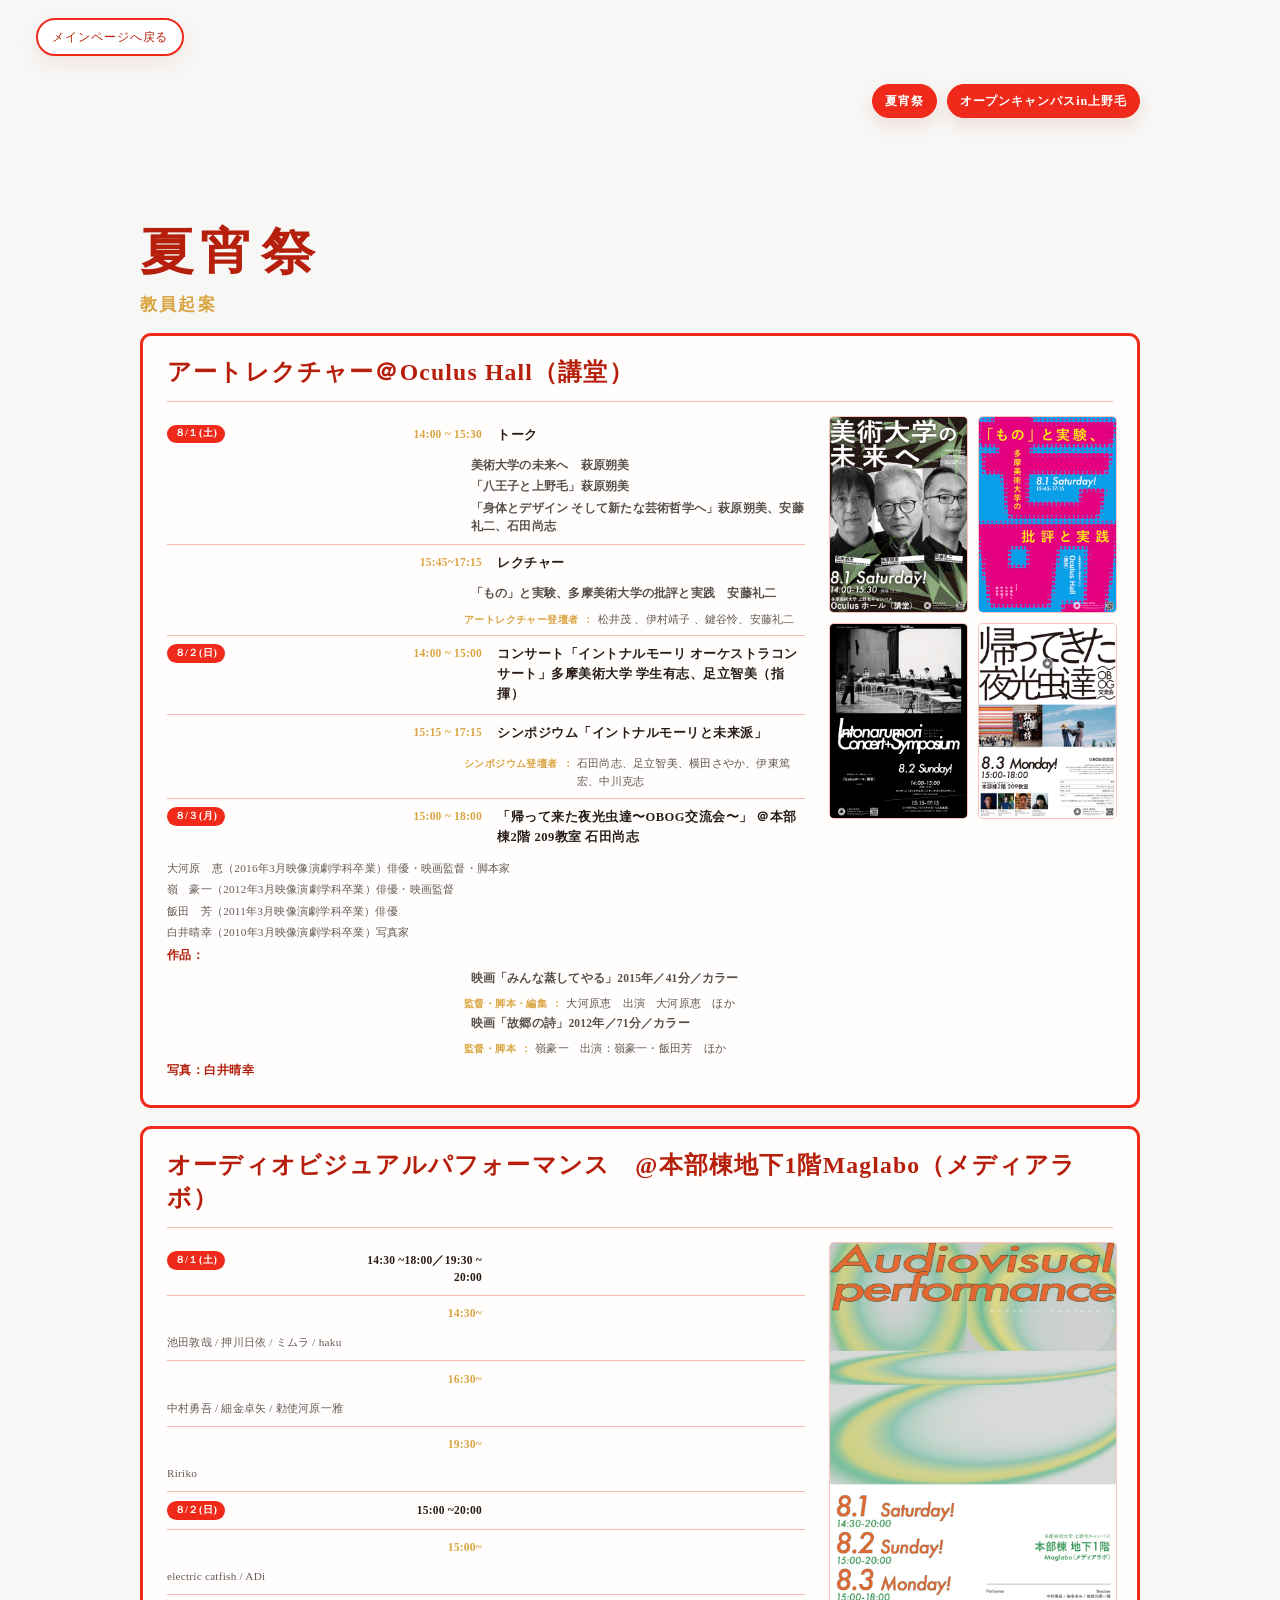
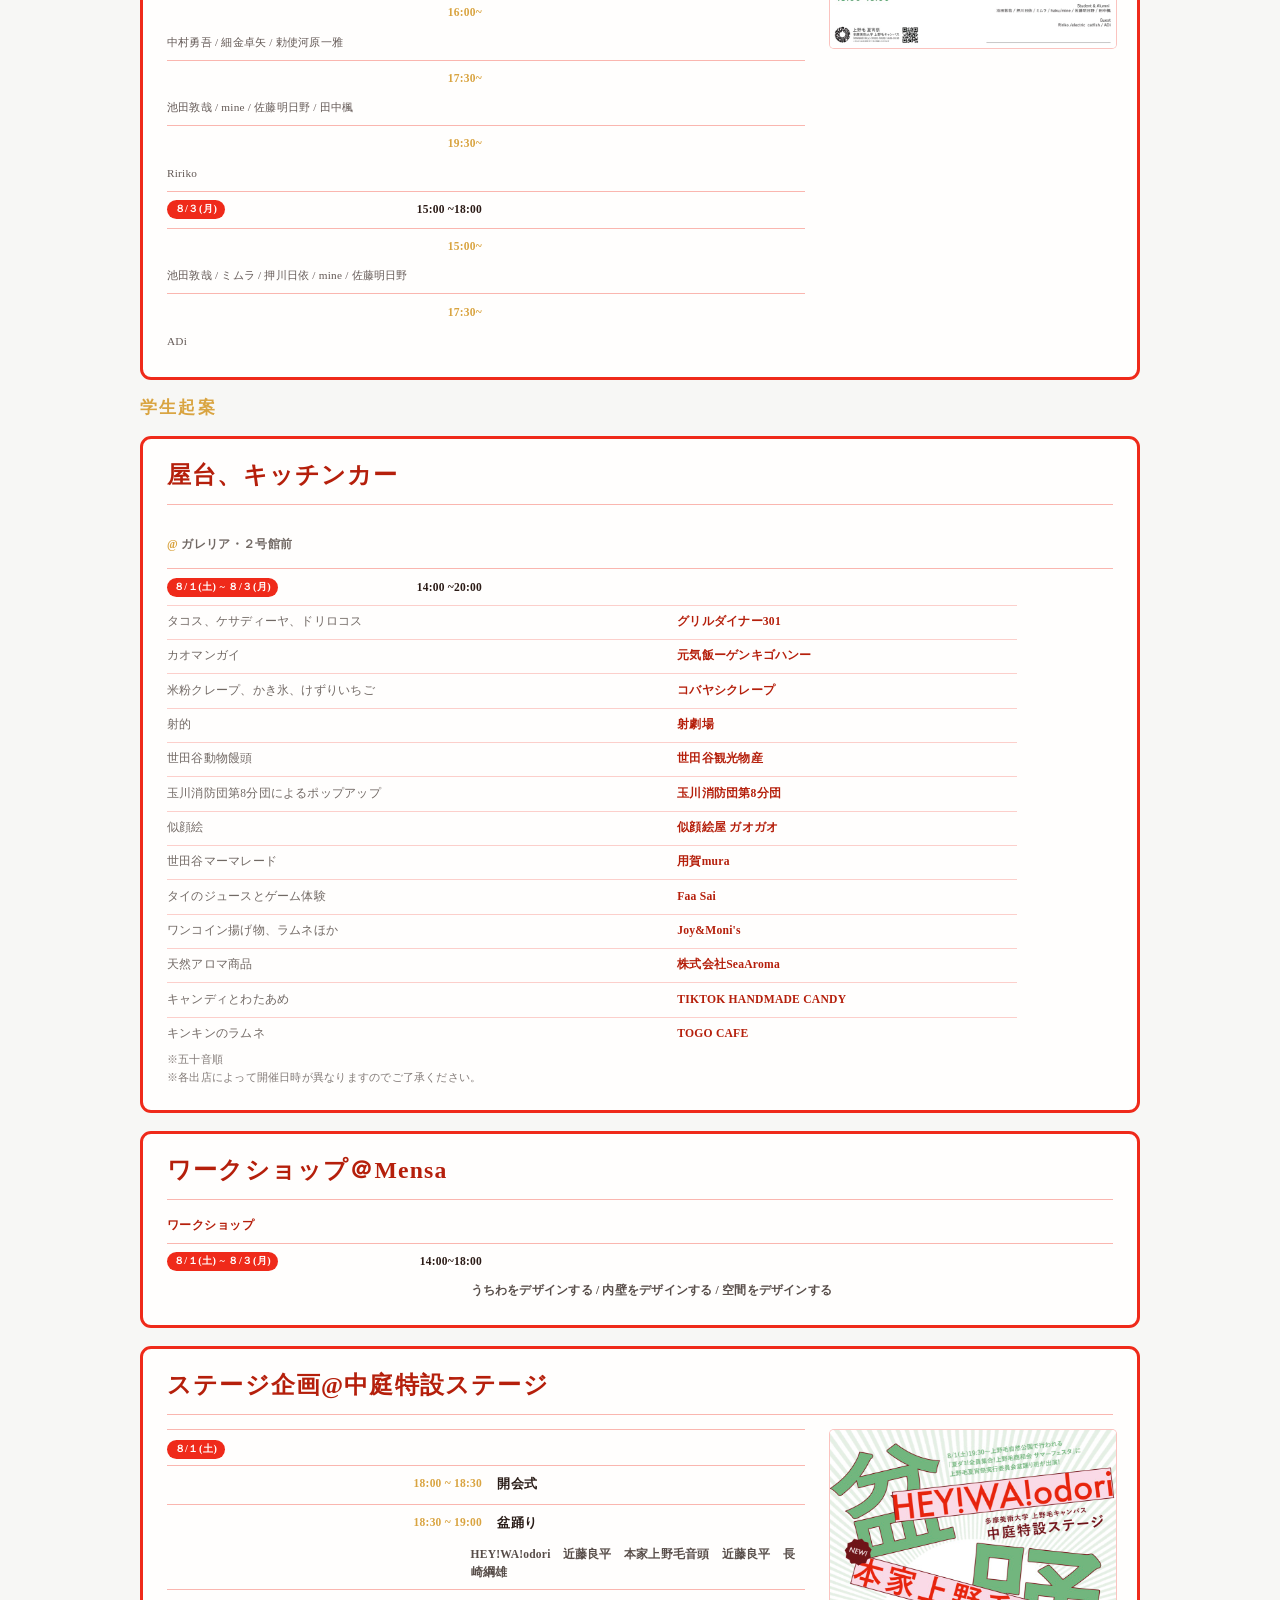
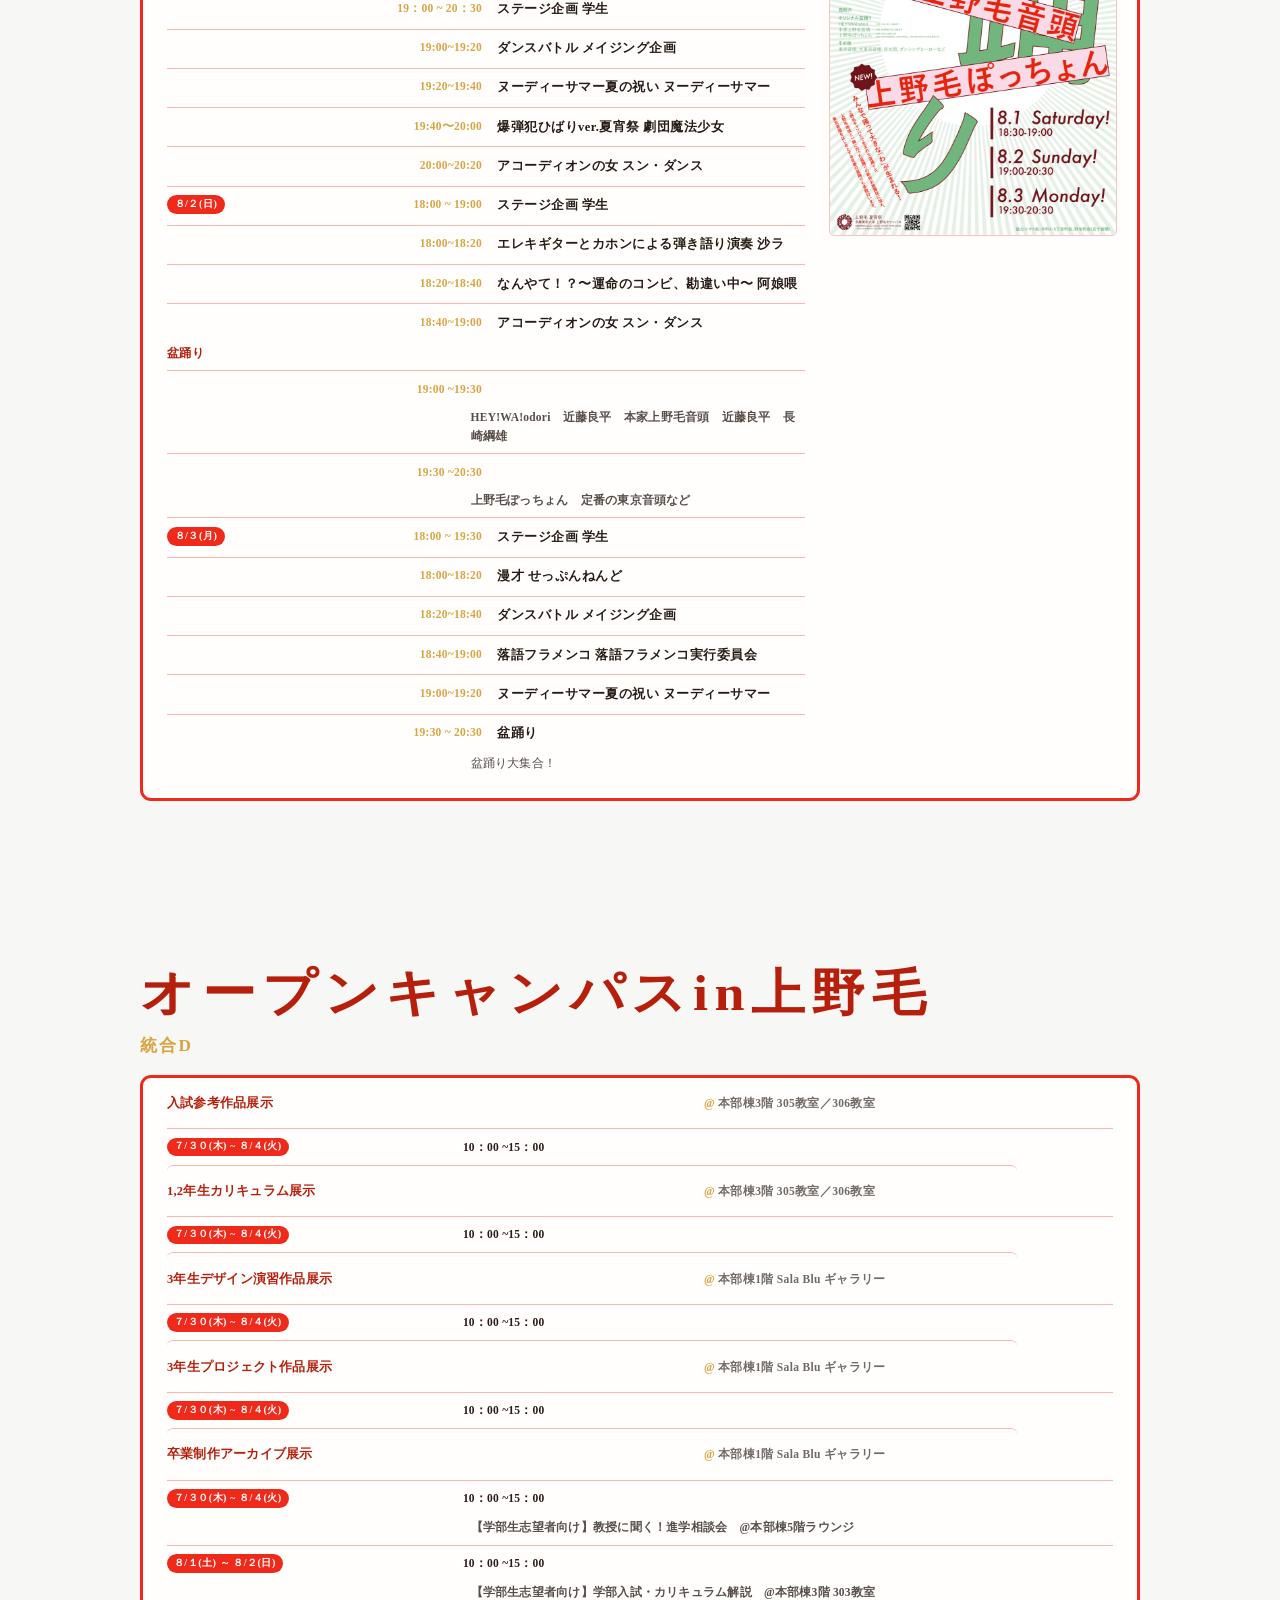
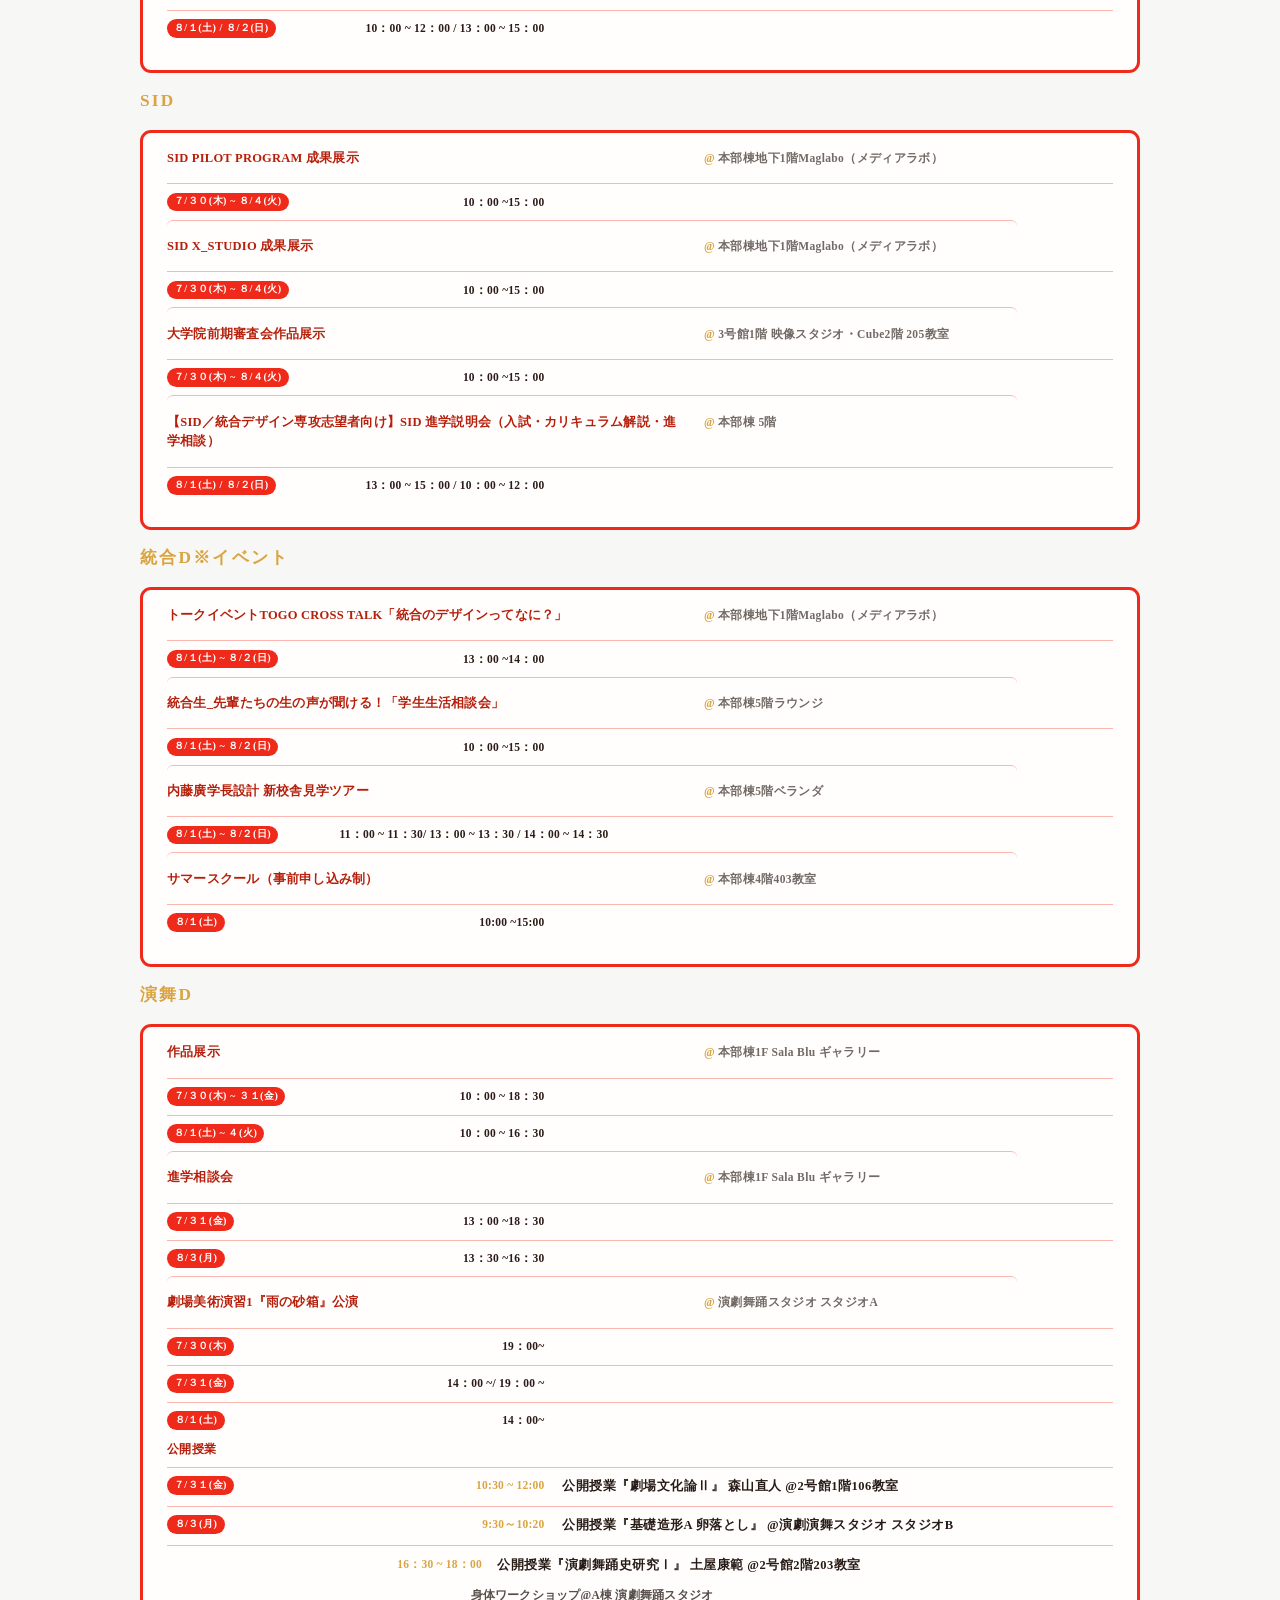
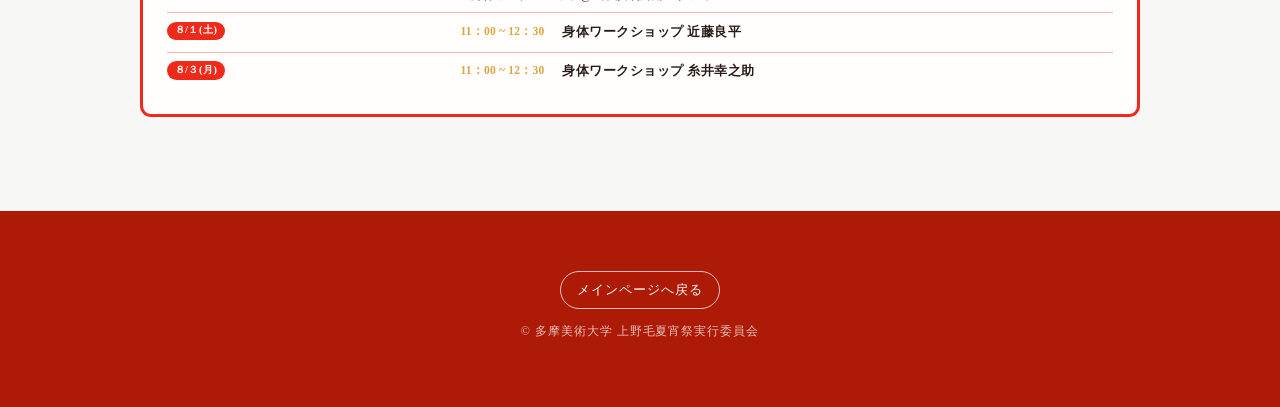
==== program.html @ 1d4d5beb "Add files via upload" ====
<!DOCTYPE html>
<html lang="ja">

<head>
  <meta charset="utf-8">
  <meta name="viewport" content="width=device-width, initial-scale=1.0, viewport-fit=cover">
  <title>プログラム詳細｜上野毛 夏宵祭</title>
  <meta name="description" content="上野毛 夏宵祭と夏のオープンキャンパスin上野毛のプログラム詳細。日程、時間、会場、出演者、出店情報を掲載しています。">
  <meta name="robots" content="index, follow, max-image-preview:large">
  <meta property="og:title" content="プログラム詳細｜上野毛 夏宵祭">
  <meta property="og:description" content="上野毛 夏宵祭と夏のオープンキャンパスin上野毛のプログラム詳細。日程、時間、会場、出演者、出店情報を掲載しています。">
  <meta property="og:type" content="website">
  <meta property="og:url" content="https://integrated.jp/natsuyoimatsuri/program.html">
  <meta property="og:site_name" content="上野毛 夏宵祭">
  <meta property="og:image" content="https://integrated.jp/natsuyoimatsuri/logo.svg">
  <meta property="og:image:type" content="image/svg+xml">
  <link rel="canonical" href="https://integrated.jp/natsuyoimatsuri/program.html">
  <link rel="icon" type="image/svg+xml" href="logo.svg">
  <link href="sanitize.css" rel="stylesheet">
  <link href="style.css" rel="stylesheet">
</head>

<body class="program-page">
  <header class="program-hero">
    <div class="program-hero-inner">
      <a class="program-main-link" href="index.html">メインページへ戻る</a>
      <nav class="program-nav" aria-label="プログラム">
        <a href="#natsuyoi">夏宵祭</a>
        <a href="#open-campus">オープンキャンパスin上野毛</a>
      </nav>
    </div>
  </header>

  <main>
    <section id="natsuyoi" class="program-section">
      <div class="program-inner">
        <h2>夏宵祭</h2>
        <p class="program-subtitle">教員起案</p>

        <article class="program-block has-poster">
          <div class="program-block-head">
            <h3>アートレクチャー＠Oculus Hall（講堂）</h3>
          </div>
          <div class="program-poster-row">
            <figure class="program-poster"><img src="poster5-display.jpg" alt=""></figure>
            <figure class="program-poster"><img src="poster4-display.jpg" alt=""></figure>
            <figure class="program-poster"><img src="poster2-display.jpg" alt=""></figure>
            <figure class="program-poster"><img src="poster1-display.jpg" alt=""></figure>
          </div>
          <div class="program-lines">
            <p class="program-time has-date"><span class="program-date"><span>日付</span>８/１(土)</span><span class="program-hours"><span>時間</span>14:00 ~ 15:30</span><span class="program-event-name"><span>企画</span>トーク</span></p>
            <p class="program-title-line">美術大学の未来へ　萩原朔美</p>
            <p class="program-title-line">「八王子と上野毛」萩原朔美</p>
            <p class="program-title-line">「身体とデザイン そして新たな芸術哲学へ」萩原朔美、安藤礼二、石田尚志</p>
            <p class="program-time is-time-only"><span class="program-hours"><span>時間</span>15:45~17:15</span><span class="program-event-name"><span>企画</span>レクチャー</span></p>
            <p class="program-title-line">「もの」と実験、多摩美術大学の批評と実践　安藤礼二</p>
            <p class="program-person-line"><span class="program-role">アートレクチャー登壇者</span><span class="program-names">松井茂 、伊村靖子 、鍵谷怜、安藤礼二</span></p>
            <p class="program-time has-date"><span class="program-date"><span>日付</span>８/２(日)</span><span class="program-hours"><span>時間</span>14:00 ~ 15:00</span><span class="program-event-name"><span>企画</span>コンサート「イントナルモーリ オーケストラコンサート」多摩美術大学 学生有志、足立智美（指揮）</span></p>
            <p class="program-time is-time-only"><span class="program-hours"><span>時間</span>15:15 ~ 17:15</span><span class="program-event-name"><span>企画</span>シンポジウム「イントナルモーリと未来派」</span></p>
            <p class="program-person-line"><span class="program-role">シンポジウム登壇者</span><span class="program-names">石田尚志、足立智美、横田さやか、伊東篤宏、中川克志</span></p>
            <p class="program-time has-date"><span class="program-date"><span>日付</span>８/３(月)</span><span class="program-hours"><span>時間</span>15:00 ~ 18:00</span><span class="program-event-name"><span>企画</span>「帰って来た夜光虫達〜OBOG交流会〜」 ＠本部棟2階 209教室 石田尚志</span></p>
            <p class="program-person-line is-role-hidden"><span class="program-role">ゲスト</span><span class="program-names">大河原　恵（2016年3月映像演劇学科卒業）俳優・映画監督・脚本家</span></p>
            <p class="program-person-line is-role-hidden"><span class="program-role">人名</span><span class="program-names">嶺　豪一（2012年3月映像演劇学科卒業）俳優・映画監督</span></p>
            <p class="program-person-line is-role-hidden"><span class="program-role">ゲスト</span><span class="program-names">飯田　芳（2011年3月映像演劇学科卒業）俳優</span></p>
            <p class="program-person-line is-role-hidden"><span class="program-role">ゲスト</span><span class="program-names">白井晴幸（2010年3月映像演劇学科卒業）写真家</span></p>
            <p class="program-heading-line">作品：</p>
            <p class="program-title-line">映画「みんな蒸してやる」2015年／41分／カラー</p>
            <p class="program-person-line"><span class="program-role">監督・脚本・編集</span><span class="program-names">大河原恵　出演　大河原恵　ほか</span></p>
            <p class="program-title-line">映画「故郷の詩」2012年／71分／カラー</p>
            <p class="program-person-line"><span class="program-role">監督・脚本</span><span class="program-names">嶺豪一　出演：嶺豪一・飯田芳　ほか</span></p>
            <p class="program-heading-line">写真：白井晴幸</p>
          </div>
        </article>

        <article class="program-block has-poster">
          <div class="program-block-head">
            <h3>オーディオビジュアルパフォーマンス　@本部棟地下1階Maglabo（メディアラボ）</h3>
          </div>
          <div class="program-poster-row single">
            <figure class="program-poster"><img src="poster3-display.jpg" alt=""></figure>
          </div>
          <div class="program-lines">
            <p class="program-time has-date"><span class="program-date"><span>日付</span>８/１(土)</span><span class="program-hours"><span>時間</span>14:30 ~18:00／19:30 ~ 20:00</span></p>
            <p class="program-time is-time-only"><span class="program-hours"><span>時間</span>14:30~</span></p>
            <p class="program-person-line is-role-hidden"><span class="program-role">出演</span><span class="program-names">池田敦哉 / 押川日依 / ミムラ / haku</span></p>
            <p class="program-time is-time-only"><span class="program-hours"><span>時間</span>16:30~</span></p>
            <p class="program-person-line is-role-hidden"><span class="program-role">出演</span><span class="program-names">中村勇吾 / 細金卓矢 / 勅使河原一雅</span></p>
            <p class="program-time is-time-only"><span class="program-hours"><span>時間</span>19:30~</span></p>
            <p class="program-person-line is-role-hidden"><span class="program-role">出演</span><span class="program-names">Ririko</span></p>
            <p class="program-time has-date"><span class="program-date"><span>日付</span>８/２(日)</span><span class="program-hours"><span>時間</span>15:00 ~20:00</span></p>
            <p class="program-time is-time-only"><span class="program-hours"><span>時間</span>15:00~</span></p>
            <p class="program-person-line is-role-hidden"><span class="program-role">出演</span><span class="program-names">electric catfish / ADi</span></p>
            <p class="program-time is-time-only"><span class="program-hours"><span>時間</span>16:00~</span></p>
            <p class="program-person-line is-role-hidden"><span class="program-role">出演</span><span class="program-names">中村勇吾 / 細金卓矢 / 勅使河原一雅</span></p>
            <p class="program-time is-time-only"><span class="program-hours"><span>時間</span>17:30~</span></p>
            <p class="program-person-line is-role-hidden"><span class="program-role">出演</span><span class="program-names">池田敦哉 / mine / 佐藤明日野 / 田中楓</span></p>
            <p class="program-time is-time-only"><span class="program-hours"><span>時間</span>19:30~</span></p>
            <p class="program-person-line is-role-hidden"><span class="program-role">出演</span><span class="program-names">Ririko</span></p>
            <p class="program-time has-date"><span class="program-date"><span>日付</span>８/３(月)</span><span class="program-hours"><span>時間</span>15:00 ~18:00</span></p>
            <p class="program-time is-time-only"><span class="program-hours"><span>時間</span>15:00~</span></p>
            <p class="program-person-line is-role-hidden"><span class="program-role">出演</span><span class="program-names">池田敦哉 / ミムラ / 押川日依 / mine / 佐藤明日野</span></p>
            <p class="program-time is-time-only"><span class="program-hours"><span>時間</span>17:30~</span></p>
            <p class="program-person-line is-role-hidden"><span class="program-role">出演</span><span class="program-names">ADi</span></p>
          </div>
        </article>

        <p class="program-subtitle">学生起案</p>

        <article class="program-block">
          <div class="program-block-head">
            <h3>屋台、キッチンカー</h3>
          </div>
          <div class="program-lines">
            <p class="program-venue-line"><span class="program-place"><span>会場</span>ガレリア・２号館前</span></p>
            <p class="program-time has-date"><span class="program-date"><span>日付</span>８/１(土) ~ ８/３(月)</span><span class="program-hours"><span>時間</span>14:00 ~20:00</span></p>
            <p class="program-pair-line"><span class="program-item"><span>内容</span>タコス、ケサディーヤ、ドリロコス</span><strong class="program-store"><span>店舗</span>グリルダイナー301</strong></p>
            <p class="program-pair-line"><span class="program-item"><span>内容</span>カオマンガイ</span><strong class="program-store"><span>店舗</span>元気飯ーゲンキゴハンー</strong></p>
            <p class="program-pair-line"><span class="program-item"><span>内容</span>米粉クレープ、かき氷、けずりいちご</span><strong class="program-store"><span>店舗</span>コバヤシクレープ</strong></p>
            <p class="program-pair-line"><span class="program-item"><span>内容</span>射的</span><strong class="program-store"><span>店舗</span>射劇場</strong></p>
            <p class="program-pair-line"><span class="program-item"><span>内容</span>世田谷動物饅頭</span><strong class="program-store"><span>店舗</span>世田谷観光物産</strong></p>
            <p class="program-pair-line"><span class="program-item"><span>内容</span>玉川消防団第8分団によるポップアップ</span><strong class="program-store"><span>店舗</span>玉川消防団第8分団</strong></p>
            <p class="program-pair-line"><span class="program-item"><span>内容</span>似顔絵</span><strong class="program-store"><span>店舗</span>似顔絵屋 ガオガオ</strong></p>
            <p class="program-pair-line"><span class="program-item"><span>内容</span>世田谷マーマレード</span><strong class="program-store"><span>店舗</span>用賀mura</strong></p>
            <p class="program-pair-line"><span class="program-item"><span>内容</span>タイのジュースとゲーム体験</span><strong class="program-store"><span>店舗</span>Faa Sai</strong></p>
            <p class="program-pair-line"><span class="program-item"><span>内容</span>ワンコイン揚げ物、ラムネほか</span><strong class="program-store"><span>店舗</span>Joy&amp;Moni&apos;s</strong></p>
            <p class="program-pair-line"><span class="program-item"><span>内容</span>天然アロマ商品</span><strong class="program-store"><span>店舗</span>株式会社SeaAroma</strong></p>
            <p class="program-pair-line"><span class="program-item"><span>内容</span>キャンディとわたあめ</span><strong class="program-store"><span>店舗</span>TIKTOK HANDMADE CANDY</strong></p>
            <p class="program-pair-line"><span class="program-item"><span>内容</span>キンキンのラムネ</span><strong class="program-store"><span>店舗</span>TOGO CAFE</strong></p>
            <p class="program-note-line">※五十音順</p>
            <p class="program-note-line">※各出店によって開催日時が異なりますのでご了承ください。</p>
          </div>
        </article>

        <article class="program-block">
          <div class="program-block-head">
            <h3>ワークショップ＠Mensa</h3>
          </div>
          <div class="program-lines">
            <p class="program-heading-line">ワークショップ</p>
            <p class="program-time has-date"><span class="program-date"><span>日付</span>８/１(土) ~ ８/３(月)</span><span class="program-hours"><span>時間</span>14:00~18:00</span></p>
            <p class="program-title-line">うちわをデザインする / 内壁をデザインする / 空間をデザインする</p>
          </div>
        </article>

        <article class="program-block has-poster">
          <div class="program-block-head">
            <h3>ステージ企画@中庭特設ステージ</h3>
          </div>
          <div class="program-poster-row single">
            <figure class="program-poster"><img src="poster6-display.jpg" alt=""></figure>
          </div>
          <div class="program-lines">
            <p class="program-time has-date"><span class="program-date"><span>日付</span>８/１(土)</span></p>
            <p class="program-time is-time-only"><span class="program-hours"><span>時間</span>18:00 ~ 18:30</span><span class="program-event-name"><span>企画</span>開会式</span></p>
            <p class="program-time is-time-only"><span class="program-hours"><span>時間</span>18:30 ~ 19:00</span><span class="program-event-name"><span>企画</span>盆踊り</span></p>
            <p class="program-title-line">HEY!WA!odori　近藤良平　本家上野毛音頭　近藤良平　長崎綱雄</p>
            <p class="program-time is-time-only"><span class="program-hours"><span>時間</span>19：00 ~ 20：30</span><span class="program-event-name"><span>企画</span>ステージ企画 学生</span></p>
            <p class="program-time is-time-only"><span class="program-hours"><span>時間</span>19:00~19:20</span><span class="program-event-name"><span>企画</span>ダンスバトル メイジング企画</span></p>
            <p class="program-time is-time-only"><span class="program-hours"><span>時間</span>19:20~19:40</span><span class="program-event-name"><span>企画</span>ヌーディーサマー夏の祝い ヌーディーサマー</span></p>
            <p class="program-time is-time-only"><span class="program-hours"><span>時間</span>19:40〜20:00</span><span class="program-event-name"><span>企画</span>爆弾犯ひばりver.夏宵祭 劇団魔法少女</span></p>
            <p class="program-time is-time-only"><span class="program-hours"><span>時間</span>20:00~20:20</span><span class="program-event-name"><span>企画</span>アコーディオンの女 スン・ダンス</span></p>
            <p class="program-time has-date"><span class="program-date"><span>日付</span>８/２(日)</span><span class="program-hours"><span>時間</span>18:00 ~ 19:00</span><span class="program-event-name"><span>企画</span>ステージ企画 学生</span></p>
            <p class="program-time is-time-only"><span class="program-hours"><span>時間</span>18:00~18:20</span><span class="program-event-name"><span>企画</span>エレキギターとカホンによる弾き語り演奏 沙ラ</span></p>
            <p class="program-time is-time-only"><span class="program-hours"><span>時間</span>18:20~18:40</span><span class="program-event-name"><span>企画</span>なんやて！？〜運命のコンビ、勘違い中〜 阿娘喂</span></p>
            <p class="program-time is-time-only"><span class="program-hours"><span>時間</span>18:40~19:00</span><span class="program-event-name"><span>企画</span>アコーディオンの女 スン・ダンス</span></p>
            <p class="program-heading-line">盆踊り</p>
            <p class="program-time is-time-only"><span class="program-hours"><span>時間</span>19:00 ~19:30</span></p>
            <p class="program-title-line">HEY!WA!odori　近藤良平　本家上野毛音頭　近藤良平　長崎綱雄</p>
            <p class="program-time is-time-only"><span class="program-hours"><span>時間</span>19:30 ~20:30</span></p>
            <p class="program-title-line">上野毛ぽっちょん　定番の東京音頭など</p>
            <p class="program-time has-date"><span class="program-date"><span>日付</span>８/３(月)</span><span class="program-hours"><span>時間</span>18:00 ~ 19:30</span><span class="program-event-name"><span>企画</span>ステージ企画 学生</span></p>
            <p class="program-time is-time-only"><span class="program-hours"><span>時間</span>18:00~18:20</span><span class="program-event-name"><span>企画</span>漫才 せっぷんねんど</span></p>
            <p class="program-time is-time-only"><span class="program-hours"><span>時間</span>18:20~18:40</span><span class="program-event-name"><span>企画</span>ダンスバトル メイジング企画</span></p>
            <p class="program-time is-time-only"><span class="program-hours"><span>時間</span>18:40~19:00</span><span class="program-event-name"><span>企画</span>落語フラメンコ 落語フラメンコ実行委員会</span></p>
            <p class="program-time is-time-only"><span class="program-hours"><span>時間</span>19:00~19:20</span><span class="program-event-name"><span>企画</span>ヌーディーサマー夏の祝い ヌーディーサマー</span></p>
            <p class="program-time is-time-only"><span class="program-hours"><span>時間</span>19:30 ~ 20:30</span><span class="program-event-name"><span>企画</span>盆踊り</span></p>
            <p class="program-detail-line">盆踊り大集合！</p>
          </div>
        </article>
      </div>
    </section>

    <section id="open-campus" class="program-section open-campus-section">
      <div class="program-inner">
        <h2>オープンキャンパスin上野毛</h2>

        <p class="program-subtitle">統合D</p>
        <article class="program-block"><div class="program-lines">
          <p class="program-venue-line"><span class="program-entry-title"><span>内容</span>入試参考作品展示</span><span class="program-place"><span>会場</span>本部棟3階 305教室／306教室</span></p>
          <p class="program-time has-date"><span class="program-date"><span>日付</span>７/３０(木) ~ ８/４(火)</span><span class="program-hours"><span>時間</span>10：00 ~15：00</span></p>
          <p class="program-venue-line"><span class="program-entry-title"><span>内容</span>1,2年生カリキュラム展示</span><span class="program-place"><span>会場</span>本部棟3階 305教室／306教室</span></p>
          <p class="program-time has-date"><span class="program-date"><span>日付</span>７/３０(木) ~ ８/４(火)</span><span class="program-hours"><span>時間</span>10：00 ~15：00</span></p>
          <p class="program-venue-line"><span class="program-entry-title"><span>内容</span>3年生デザイン演習作品展示</span><span class="program-place"><span>会場</span>本部棟1階 Sala Blu ギャラリー</span></p>
          <p class="program-time has-date"><span class="program-date"><span>日付</span>７/３０(木) ~ ８/４(火)</span><span class="program-hours"><span>時間</span>10：00 ~15：00</span></p>
          <p class="program-venue-line"><span class="program-entry-title"><span>内容</span>3年生プロジェクト作品展示</span><span class="program-place"><span>会場</span>本部棟1階 Sala Blu ギャラリー</span></p>
          <p class="program-time has-date"><span class="program-date"><span>日付</span>７/３０(木) ~ ８/４(火)</span><span class="program-hours"><span>時間</span>10：00 ~15：00</span></p>
          <p class="program-venue-line"><span class="program-entry-title"><span>内容</span>卒業制作アーカイブ展示</span><span class="program-place"><span>会場</span>本部棟1階 Sala Blu ギャラリー</span></p>
          <p class="program-time has-date"><span class="program-date"><span>日付</span>７/３０(木) ~ ８/４(火)</span><span class="program-hours"><span>時間</span>10：00 ~15：00</span></p>
          <p class="program-title-line">【学部生志望者向け】教授に聞く！進学相談会　@本部棟5階ラウンジ</p>
          <p class="program-time has-date"><span class="program-date"><span>日付</span>８/１(土) ～ ８/２(日)</span><span class="program-hours"><span>時間</span>10：00 ~15：00</span></p>
          <p class="program-title-line">【学部生志望者向け】学部入試・カリキュラム解説　@本部棟3階 303教室</p>
          <p class="program-time has-date"><span class="program-date"><span>日付</span>８/１(土) / ８/２(日)</span><span class="program-hours"><span>時間</span>10：00 ~ 12：00 / 13：00 ~ 15：00</span></p>
        </div></article>

        <p class="program-subtitle">SID</p>
        <article class="program-block"><div class="program-lines">
          <p class="program-venue-line"><span class="program-entry-title"><span>内容</span>SID PILOT PROGRAM 成果展示</span><span class="program-place"><span>会場</span>本部棟地下1階Maglabo（メディアラボ）</span></p>
          <p class="program-time has-date"><span class="program-date"><span>日付</span>７/３０(木) ~ ８/４(火)</span><span class="program-hours"><span>時間</span>10：00 ~15：00</span></p>
          <p class="program-venue-line"><span class="program-entry-title"><span>内容</span>SID X_STUDIO 成果展示</span><span class="program-place"><span>会場</span>本部棟地下1階Maglabo（メディアラボ）</span></p>
          <p class="program-time has-date"><span class="program-date"><span>日付</span>７/３０(木) ~ ８/４(火)</span><span class="program-hours"><span>時間</span>10：00 ~15：00</span></p>
          <p class="program-venue-line"><span class="program-entry-title"><span>内容</span>大学院前期審査会作品展示</span><span class="program-place"><span>会場</span>3号館1階 映像スタジオ・Cube2階 205教室</span></p>
          <p class="program-time has-date"><span class="program-date"><span>日付</span>７/３０(木) ~ ８/４(火)</span><span class="program-hours"><span>時間</span>10：00 ~15：00</span></p>
          <p class="program-venue-line"><span class="program-entry-title"><span>内容</span>【SID／統合デザイン専攻志望者向け】SID 進学説明会（入試・カリキュラム解説・進学相談）</span><span class="program-place"><span>会場</span>本部棟 5階</span></p>
          <p class="program-time has-date"><span class="program-date"><span>日付</span>８/１(土) / ８/２(日)</span><span class="program-hours"><span>時間</span>13：00 ~ 15：00 / 10：00 ~ 12：00</span></p>
        </div></article>

        <p class="program-subtitle">統合D※イベント</p>
        <article class="program-block"><div class="program-lines">
          <p class="program-venue-line"><span class="program-entry-title"><span>内容</span>トークイベントTOGO CROSS TALK「統合のデザインってなに？」</span><span class="program-place"><span>会場</span>本部棟地下1階Maglabo（メディアラボ）</span></p>
          <p class="program-time has-date"><span class="program-date"><span>日付</span>８/１(土) ~ ８/２(日)</span><span class="program-hours"><span>時間</span>13：00 ~14：00</span></p>
          <p class="program-venue-line"><span class="program-entry-title"><span>内容</span>統合生_先輩たちの生の声が聞ける！「学生生活相談会」</span><span class="program-place"><span>会場</span>本部棟5階ラウンジ</span></p>
          <p class="program-time has-date"><span class="program-date"><span>日付</span>８/１(土) ~ ８/２(日)</span><span class="program-hours"><span>時間</span>10：00 ~15：00</span></p>
          <p class="program-venue-line"><span class="program-entry-title"><span>内容</span>内藤廣学長設計 新校舎見学ツアー</span><span class="program-place"><span>会場</span>本部棟5階ベランダ</span></p>
          <p class="program-time has-date"><span class="program-date"><span>日付</span>８/１(土) ~ ８/２(日)</span><span class="program-hours"><span>時間</span>11：00 ~ 11：30/ 13：00 ~ 13：30 / 14：00 ~ 14：30</span></p>
          <p class="program-venue-line"><span class="program-entry-title"><span>内容</span>サマースクール（事前申し込み制）</span><span class="program-place"><span>会場</span>本部棟4階403教室</span></p>
          <p class="program-time has-date"><span class="program-date"><span>日付</span>８/１(土)</span><span class="program-hours"><span>時間</span>10:00 ~15:00</span></p>
        </div></article>

        <p class="program-subtitle">演舞D</p>
        <article class="program-block"><div class="program-lines">
          <p class="program-venue-line"><span class="program-entry-title"><span>内容</span>作品展示</span><span class="program-place"><span>会場</span>本部棟1F Sala Blu ギャラリー</span></p>
          <p class="program-time has-date"><span class="program-date"><span>日付</span>７/３０(木) ~ ３１(金)</span><span class="program-hours"><span>時間</span>10：00 ~ 18：30</span></p>
          <p class="program-time has-date"><span class="program-date"><span>日付</span>８/１(土) ~ ４(火)</span><span class="program-hours"><span>時間</span>10：00 ~ 16：30</span></p>
          <p class="program-venue-line"><span class="program-entry-title"><span>内容</span>進学相談会</span><span class="program-place"><span>会場</span>本部棟1F Sala Blu ギャラリー</span></p>
          <p class="program-time has-date"><span class="program-date"><span>日付</span>７/３１(金)</span><span class="program-hours"><span>時間</span>13：00 ~18：30</span></p>
          <p class="program-time has-date"><span class="program-date"><span>日付</span>８/３(月)</span><span class="program-hours"><span>時間</span>13：30 ~16：30</span></p>
          <p class="program-venue-line"><span class="program-entry-title"><span>内容</span>劇場美術演習1『雨の砂箱』公演</span><span class="program-place"><span>会場</span>演劇舞踊スタジオ スタジオA</span></p>
          <p class="program-time has-date"><span class="program-date"><span>日付</span>７/３０(木)</span><span class="program-hours"><span>時間</span>19：00~</span></p>
          <p class="program-time has-date"><span class="program-date"><span>日付</span>７/３１(金)</span><span class="program-hours"><span>時間</span>14：00 ~/ 19：00 ~</span></p>
          <p class="program-time has-date"><span class="program-date"><span>日付</span>８/１(土)</span><span class="program-hours"><span>時間</span>14：00~</span></p>
          <p class="program-heading-line">公開授業</p>
          <p class="program-time has-date"><span class="program-date"><span>日付</span>７/３１(金)</span><span class="program-hours"><span>時間</span>10:30 ~ 12:00</span><span class="program-event-name"><span>企画</span>公開授業『劇場文化論Ⅱ』 森山直人 @2号館1階106教室</span></p>
          <p class="program-time has-date"><span class="program-date"><span>日付</span>８/３(月)</span><span class="program-hours"><span>時間</span>9:30～10:20</span><span class="program-event-name"><span>企画</span>公開授業『基礎造形A 卵落とし』 @演劇演舞スタジオ スタジオB</span></p>
          <p class="program-time is-time-only"><span class="program-hours"><span>時間</span>16：30 ~ 18：00</span><span class="program-event-name"><span>企画</span>公開授業『演劇舞踊史研究Ⅰ』 土屋康範 @2号館2階203教室</span></p>
          <p class="program-title-line">身体ワークショップ@A棟 演劇舞踊スタジオ</p>
          <p class="program-time has-date"><span class="program-date"><span>日付</span>８/１(土)</span><span class="program-hours"><span>時間</span>11：00 ~ 12：30</span><span class="program-event-name"><span>企画</span>身体ワークショップ 近藤良平</span></p>
          <p class="program-time has-date"><span class="program-date"><span>日付</span>８/３(月)</span><span class="program-hours"><span>時間</span>11：00 ~ 12：30</span><span class="program-event-name"><span>企画</span>身体ワークショップ 糸井幸之助</span></p>
        </div></article>
      </div>
    </section>
  </main>

  <footer class="program-footer">
    <a href="index.html">メインページへ戻る</a>
    <small>&copy; 多摩美術大学 上野毛夏宵祭実行委員会</small>
  </footer>
</body>

</html>
---- sanitize.css ----
*,
::before,
::after {
  box-sizing: border-box;
}

html {
  line-height: 1.5;
  tab-size: 4;
  -webkit-tap-highlight-color: transparent;
  -webkit-text-size-adjust: 100%;
}

body {
  margin: 0;
}

h1,
h2,
p,
dl,
dd {
  margin: 0;
}

nav ol,
nav ul {
  list-style: none;
  margin: 0;
  padding: 0;
}

a {
  background-color: transparent;
}

iframe,
img,
svg {
  vertical-align: middle;
}

iframe {
  border: 0;
}

[hidden] {
  display: none;
}

[aria-disabled="true"],
[disabled] {
  cursor: not-allowed;
}

[aria-hidden="false"][hidden] {
  display: initial;
}

[aria-hidden="false"][hidden]:not(:focus) {
  clip: rect(0, 0, 0, 0);
  position: absolute;
}
---- style.css ----
:root {
  --red: #e72410;
  --red-ink: #ad1a06;
  --red-deep: #d62511;
  --ink: #2b1b16;
  --cream: #fff4e8;
  --cream-faint: rgba(255, 244, 232, 0.22);
  --paper-line: rgba(158, 28, 12, 0.18);
  --gold: #d9a441;

  --font-display: "Yu Mincho", "YuMincho", "Hiragino Mincho ProN", serif;
  --font-body: "Yu Mincho", "YuMincho", "Hiragino Mincho ProN", serif;

  --ease-out: cubic-bezier(0.16, 1, 0.3, 1);
  --ease-soft: cubic-bezier(0.22, 0.61, 0.36, 1);
}

html {
  scroll-behavior: smooth;
  background: var(--red);
  color-scheme: light;
  overscroll-behavior-y: none;
}

body {
  position: relative;
  isolation: isolate;
  background: var(--red);
  min-height: 100vh;
  min-height: 100svh;
  color: var(--red-ink);
  font-family: var(--font-body);
  overflow-x: hidden;
  -webkit-font-smoothing: antialiased;
  text-rendering: optimizeLegibility;
}

a {
  color: inherit;
  text-decoration: none;
}

img {
  display: block;
  max-width: 100%;
}

::selection {
  background: var(--cream);
  color: var(--red-ink);
}

:focus-visible {
  outline: 2px solid var(--gold);
  outline-offset: 6px;
}

.visually-hidden {
  position: absolute;
  width: 1px;
  height: 1px;
  padding: 0;
  margin: -1px;
  overflow: hidden;
  clip: rect(0, 0, 0, 0);
  white-space: nowrap;
  border: 0;
}

section {
  position: relative;
  width: 100%;
  scroll-margin-top: 78px;
}

#Top {
  scroll-margin-top: 0;
}


/* ===================================================================
   フェードイン（スクロール演出）
=================================================================== */

.fade-in {
  opacity: 0;
  transform: translateY(22px) scaleX(var(--fade-scale-x, 1));
  transition: opacity 1.1s var(--ease-out),
    transform 1.1s var(--ease-out);
  will-change: opacity, transform;
}

.fade-in.is-visible {
  opacity: 1;
  transform: translateY(0) scaleX(var(--fade-scale-x, 1));
  will-change: auto;
}

/* 下層セクションの見出しは、フェード移動と横方向の変形を両立させる */
.section-inner>h2.fade-in {
  transform: translateY(22px) scaleX(1.2);
  transform-origin: left center;
}

.section-inner>h2.fade-in.is-visible {
  transform: translateY(0) scaleX(1.2);
}

@media (prefers-reduced-motion: reduce) {
  .fade-in {
    opacity: 1;
    transform: scaleX(var(--fade-scale-x, 1));
    transition: none;
  }

  .section-inner>h2.fade-in {
    transform: scaleX(1.2);
  }

  .site-header {
    opacity: 1;
    transform: none;
    pointer-events: auto;
    transition: none;
    animation: none !important;
  }

  .logo-spin {
    animation: none !important;
  }

  .logo-spin img {
    filter: brightness(0) invert(1) !important;
  }
}


/* ===================================================================
   HEADER
=================================================================== */

.site-header {
  position: fixed;
  top: 0;
  left: 0;
  right: 0;
  z-index: 100;
  display: flex;
  align-items: flex-start;
  justify-content: space-between;
  padding: clamp(20px, 2.2vw, 24px) clamp(22px, 4vw, 58px);
  background: none;
  opacity: 0;
  transform: translateY(-12px);
  pointer-events: none;
  transition: opacity 0.7s var(--ease-out),
    transform 0.7s var(--ease-out);
}

.site-header.is-visible {
  opacity: 1;
  transform: translateY(0);
  pointer-events: auto;
}

.site-header.is-appearing {
  animation: headerAppear 0.9s var(--ease-out) both;
}

@keyframes headerAppear {
  from {
    opacity: 0;
    transform: translateY(-14px);
  }

  to {
    opacity: 1;
    transform: translateY(0);
  }
}

/* 既定（地が赤系のとき）：白文字。.is-on-light が付くと赤文字に反転 */
.brand-mark {
  display: inline-block;
  font-family: var(--font-display);
  font-size: clamp(15px, 1.3vw, 17px);
  font-weight: 600;
  letter-spacing: 0.16em;
  color: #fff;
  white-space: nowrap;
  transform: scaleX(1.2);
  transform-origin: left center;
  transition: color 0.35s var(--ease-soft);
}

.site-header nav ul {
  display: flex;
  flex-direction: column;
  align-items: flex-end;
  gap: clamp(6px, 1vw, 9px);
  list-style: none;
}

.site-header nav li,
.site-header nav a {
  white-space: nowrap;
}

.site-header nav a {
  position: relative;
  display: inline-block;
  font-size: clamp(13px, 1.05vw, 14.5px);
  letter-spacing: 0.12em;
  color: #fff;
  opacity: 1;
  padding-bottom: 3px;
  transform: scaleX(1.2);
  transform-origin: right center;
  transition: color 0.35s var(--ease-soft),
    transform 0.35s var(--ease-soft);
}

.site-header nav a:hover {
  transform: scaleX(1.2);
}

.site-header nav a[href="#Timetable"] {
  margin-right: -0.18em;
}

.site-header nav a::after {
  content: "";
  position: absolute;
  left: 0;
  right: 100%;
  bottom: 0;
  height: 1px;
  background: var(--gold);
  transition: right 0.35s var(--ease-out);
}

.site-header nav a:hover::after {
  right: 0;
}

@media (hover: none) {
  .site-header nav a:hover::after {
    right: 100%;
  }

  .site-header nav a.is-tapped::after {
    right: 0;
  }
}

/* 背後が白系（Access / Credit）のときは赤文字に反転 */
.site-header.is-on-light .brand-mark,
.site-header.is-on-light nav a {
  color: var(--red-ink);
}


/* ===================================================================
   HERO ZONE — Top + Overview を貫く共通の背景模様
=================================================================== */

.hero-zone {
  position: relative;
  isolation: isolate;
  overflow: hidden;
  color: #fff;
  background: linear-gradient(180deg, var(--red) 0%, var(--red-deep) 100%);
}

/* 背景にうっすら浮かぶロゴ模様（白・透明度10%）。
   横は画面中央、縦はTopセクションの中央に正確に重なる位置に固定。
   画面横幅に連動して拡大縮小し、画像1枚分の余韻がOverview上部まで自然に続く。 */
.hero-zone::before {
  content: "";
  position: absolute;
  inset: 0;
  background-image: url("logo.svg");
  background-repeat: no-repeat;
  background-position: center calc(50svh - 60vw);
  background-size: 120vw;
  filter: brightness(0) invert(1);
  opacity: 0.1;
  pointer-events: none;
  z-index: 0;
}

.hero-zone>section {
  position: relative;
  z-index: 1;
}


/* ===================================================================
   TOP — ファーストビュー
=================================================================== */

.Top {
  width: 100%;
  height: 100vh;
  height: 100svh;
  min-height: 560px;
  position: relative;
  display: flex;
  flex-direction: column;
  justify-content: center;
}

.Top .hero {
  position: absolute;
  inset: 0;
  max-width: 1440px;
  margin: 0 auto;
  padding: clamp(38px, 5vw, 64px) clamp(28px, 5.4vw, 88px);
  display: flex;
  flex-direction: column;
  justify-content: space-between;
  pointer-events: none;
}

/* モバイル専用グループ。PCではグリッドに干渉しないよう透過させる */
.hero-top-group {
  display: contents;
}

.Title {
  align-self: flex-start;
  pointer-events: auto;
}

.Title img {
  width: clamp(230px, 22vw, 340px);
  height: auto;
  filter: brightness(0) invert(1);
}

/* ロゴは画面（Top）の縦横中央に正確に固定。Title/Dateのレイヤーとは独立 */
.Logo {
  position: absolute;
  top: 50%;
  left: 50%;
  transform: translate(-50%, -50%);
  display: flex;
  justify-content: center;
  align-items: center;
  pointer-events: none;
}

/* ゆっくり回転＋スクロールで一瞬加速する祭りの鼓動 */
.logo-spin {
  width: clamp(340px, 47vw, 620px);
  transform: rotate(var(--spin-angle, 0deg));
  animation: logoRotate 48s linear infinite;
  transform-origin: 50% 50%;
}

.logo-spin.is-pulsing {
  animation: logoBurst 1.8s var(--ease-soft) 1;
}

.logo-spin img {
  width: 100%;
  height: auto;
  filter: brightness(0) invert(1) url("#wobble");
}

@keyframes logoRotate {
  from {
    transform: rotate(var(--spin-angle, 0deg));
  }

  to {
    transform: rotate(calc(var(--spin-angle, 0deg) + 360deg));
  }
}

/* スクロールで「太鼓を打つ」ように一拍加速してから定速回転に戻す */
@keyframes logoBurst {
  from {
    transform: rotate(var(--spin-angle, 0deg));
  }

  to {
    transform: rotate(calc(var(--spin-angle, 0deg) + 130deg));
  }
}

.Date {
  align-self: flex-end;
  display: flex;
  justify-content: flex-end;
  pointer-events: auto;
}

.Date img {
  width: clamp(240px, 22vw, 316px);
  height: auto;
  filter: none;
}


/* ===================================================================
   OVERVIEW — 説明文
=================================================================== */

.Overview-section {
  width: 100%;
}

.Overview {
  max-width: 780px;
  margin: 0 auto;
  padding: clamp(124px, 15vw, 204px) clamp(28px, 5vw, 84px) clamp(104px, 12vw, 156px);
}

/* 開催概要：チケットの半券のような実在感を罫線と数字組版で */
.overview-meta {
  display: flex;
  flex-direction: column;
  gap: 7px;
  margin-bottom: clamp(48px, 7vw, 76px);
  padding-bottom: clamp(26px, 3.6vw, 38px);
  border-bottom: 1px solid var(--cream-faint);
  font-size: clamp(12.5px, 1vw, 13.5px);
  letter-spacing: 0.04em;
  line-height: 1.95;
  color: #fff;
}

.overview-meta-title {
  display: inline-block;
  font-family: var(--font-display);
  font-size: 15px;
  font-weight: 600;
  letter-spacing: 0.18em;
  color: #fff;
  margin-bottom: 4px;
  transform-origin: left center;
}

/* セクション見出し：太字「本題」+ 細字「接続語」でウェイトの強弱をつくる */
section h2 {
  display: inline-block;
  font-family: var(--font-display);
  font-weight: 600;
  font-size: clamp(20px, 2vw, 24px);
  letter-spacing: 0.06em;
  line-height: 1.48;
  margin-bottom: clamp(34px, 4.6vw, 48px);
}

section h2 .heading-main {
  display: inline-block;
  transform-origin: left center;
}

section h2 .toha {
  display: inline-block;
  font-weight: 400;
  font-size: clamp(15px, 1.2vw, 18px);
  color: #fff;
  letter-spacing: 0.08em;
  margin-left: 0.15em;
}

.Overview p {
  transform-origin: left center;
  font-size: clamp(16px, 1.35vw, 18px);
  line-height: 2;
  letter-spacing: 0.02em;
  margin-bottom: clamp(42px, 5.2vw, 58px);
}

.Overview p.lead {
  display: flex;
  align-items: baseline;
  flex-wrap: wrap;
  gap: 0 0.35em;
  margin-top: 0;
}

/* テーマの一句：本文の中で唯一、太く大きく際立たせる */
.Overview .theme {
  display: inline-block;
  font-family: var(--font-display);
  font-weight: 600;
  font-size: clamp(18px, 1.5vw, 24px);
  letter-spacing: 0.1em;
  line-height: 1;
  color: #fff;
  margin: 0;
  text-shadow: 0 0 18px rgba(217, 164, 65, 0.24);
  transform-origin: left center;
}

.notice {
  width: 100%;
  margin-top: clamp(40px, 5.6vw, 56px);
  display: flex;
  flex-direction: column;
  align-items: center;
  text-align: center;
  gap: 6px;
  padding: clamp(22px, 2.8vw, 30px) clamp(24px, 3.2vw, 36px);
  border: 1px solid var(--cream);
  background: transparent;
}

.notice-label {
  display: inline-block;
  font-family: var(--font-display);
  font-size: clamp(12px, 1vw, 16px);
  letter-spacing: 0.32em;
  color: var(--gold);
  transform-origin: center;
}

.notice-body {
  display: inline-block;
  font-size: clamp(18px, 1.6vw, 20px);
  letter-spacing: 0.06em;
  white-space: nowrap;
  transform-origin: center;
}


/* ===================================================================
   共通セクションラッパー（Access / Credit / Form）
=================================================================== */

.section-inner {
  max-width: 920px;
  margin: 0 auto;
  padding: clamp(88px, 10vw, 128px) clamp(28px, 5vw, 84px) clamp(84px, 10vw, 124px);
}

/* セクション見出しの上に、装飾的な短い飾り罫を添える */
.section-inner h2::before {
  content: "";
  display: block;
  width: 40px;
  height: 2px;
  background: var(--gold);
  margin-bottom: clamp(18px, 2.4vw, 24px);
  transform: scaleY(0.82);
  transform-origin: left center;
}

/* ===================================================================
   TIMETABLE
=================================================================== */

.Timetable {
  background: #ffffff;
  color: var(--red-ink);
  border-top: 1px solid var(--paper-line);
}

.timetable-wrap {
  width: 100%;
  margin-top: clamp(10px, 1.6vw, 18px);
  border: 1px solid var(--paper-line);
  background: #fff;
  overflow-x: auto;
  -webkit-overflow-scrolling: touch;
}

.timetable-wrap img {
  width: 100%;
  min-width: 720px;
  height: auto;
  display: block;
}

.timetable-notes {
  display: grid;
  gap: 0.5em;
  margin-top: clamp(16px, 2vw, 22px);
  font-size: clamp(13px, 1.05vw, 15px);
  line-height: 1.75;
  letter-spacing: 0.03em;
  color: var(--ink);
}

/* ===================================================================
   PROGRAM DETAIL
=================================================================== */

.program-detail-link {
  display: inline-flex;
  align-items: center;
  justify-content: center;
  gap: 0.8em;
  margin-top: clamp(30px, 4vw, 46px);
  padding: clamp(16px, 2vw, 20px) clamp(28px, 4vw, 42px);
  border: 1px solid var(--red-ink);
  color: var(--red-ink);
  font-family: var(--font-display);
  font-size: clamp(14px, 1.2vw, 16px);
  font-weight: 600;
  letter-spacing: 0.08em;
  transform-origin: left center;
  transition: background-color 0.35s var(--ease-soft),
    color 0.35s var(--ease-soft);
}

.program-detail-link:hover {
  background: var(--red-ink);
  color: #fff;
}

.program-page {
  background: #fff;
  color: var(--ink);
}

.program-hero {
  background: var(--red);
  color: #fff;
}

.program-hero-inner,
.program-inner {
  max-width: 980px;
  margin: 0 auto;
  padding-inline: clamp(24px, 5vw, 84px);
}

.program-hero-inner {
  padding-top: clamp(34px, 5vw, 62px);
  padding-bottom: clamp(46px, 7vw, 78px);
}

.program-back {
  display: inline-block;
  margin-bottom: clamp(30px, 4vw, 44px);
  font-size: clamp(12px, 0.95vw, 14px);
  letter-spacing: 0.08em;
  color: #fff;
  opacity: 0.86;
}

.program-kicker {
  font-size: clamp(12px, 0.95vw, 14px);
  line-height: 1.6;
  letter-spacing: 0.12em;
  color: var(--gold);
}

.program-hero h1 {
  margin-top: 8px;
  font-family: var(--font-display);
  font-size: clamp(32px, 4.6vw, 50px);
  line-height: 1.18;
  letter-spacing: 0.05em;
  transform: scaleX(1.06);
  transform-origin: left center;
}

.program-lead {
  max-width: 680px;
  margin-top: clamp(18px, 2.8vw, 28px);
  font-size: clamp(14px, 1.15vw, 16px);
  line-height: 1.9;
  letter-spacing: 0.03em;
}

.program-nav {
  display: flex;
  flex-wrap: wrap;
  gap: 10px;
  margin-top: clamp(26px, 3.6vw, 36px);
}

.program-nav a {
  display: inline-flex;
  align-items: center;
  min-height: 40px;
  padding: 0 16px;
  border: 1px solid rgba(255, 255, 255, 0.72);
  font-size: 12.5px;
  letter-spacing: 0.08em;
  color: #fff;
}

.program-section {
  background: #fff;
}

.open-campus-section {
  background: #fff;
}

.VenueMap {
  background: #fff;
  color: var(--red-ink);
  border-top: 1px solid var(--paper-line);
}

.venue-map {
  margin-top: clamp(10px, 1.6vw, 18px);
  overflow-x: auto;
  border: 1px solid var(--paper-line);
  border-radius: 6px;
  background: #fff;
  -webkit-overflow-scrolling: touch;
}

.venue-map img {
  display: block;
  width: 100%;
  min-width: 760px;
  height: auto;
}

.program-poster-row {
  display: grid;
  grid-template-columns: repeat(2, minmax(0, 1fr));
  gap: clamp(18px, 2.6vw, 30px);
  padding: clamp(26px, 3.4vw, 38px) clamp(24px, 3.4vw, 38px);
  border-top: 1px solid rgba(158, 28, 12, 0.12);
  background: #fff;
}

.program-poster-row.single {
  grid-template-columns: minmax(280px, 430px);
}

.program-poster {
  display: block;
  margin: 0;
}

.program-poster img {
  width: 100%;
  aspect-ratio: 637 / 900;
  object-fit: cover;
  border: 1px solid var(--paper-line);
  border-radius: 6px;
  background: #fff;
  box-shadow: 0 14px 34px rgba(93, 26, 14, 0.08);
}

.program-inner {
  padding-top: clamp(64px, 8vw, 92px);
  padding-bottom: clamp(68px, 9vw, 104px);
}

.program-section h2 {
  margin-top: 8px;
  margin-bottom: clamp(26px, 4vw, 42px);
  font-size: clamp(24px, 3vw, 34px);
  line-height: 1.2;
  color: var(--red-ink);
  transform: scaleX(1.04);
  transform-origin: left center;
}

.program-section-label,
.program-block-head p {
  font-size: clamp(12px, 0.95vw, 14px);
  line-height: 1.6;
  letter-spacing: 0.12em;
  color: var(--gold);
}

.program-block {
  display: block;
  margin-top: clamp(18px, 2.8vw, 28px);
  overflow: hidden;
  border: 1px solid var(--paper-line);
  border-radius: 6px;
  background: #fff;
}

.program-block:last-child {
  border-bottom: 1px solid var(--paper-line);
}

.program-block-head {
  padding: clamp(24px, 3.4vw, 34px) clamp(24px, 3.4vw, 38px);
  border-bottom: 1px solid rgba(158, 28, 12, 0.14);
  background: #fff;
}

.program-block-head h3 {
  margin-top: 4px;
  font-family: var(--font-display);
  font-size: clamp(18px, 1.8vw, 23px);
  line-height: 1.35;
  letter-spacing: 0.04em;
  color: var(--red-ink);
}

.program-place,
.program-note,
.program-text {
  font-size: clamp(13px, 1vw, 15px);
  line-height: 1.8;
  letter-spacing: 0.03em;
}

.program-place {
  margin-top: 8px;
  color: rgba(43, 27, 22, 0.78);
}

.program-day {
  padding: clamp(22px, 3vw, 32px) clamp(24px, 3.4vw, 38px);
  border-top: 1px solid rgba(158, 28, 12, 0.12);
}

.program-day:first-of-type {
  border-top: none;
}

.program-day h4 {
  margin-bottom: 14px;
  font-family: var(--font-display);
  font-size: clamp(16px, 1.8vw, 20px);
  line-height: 1.4;
  letter-spacing: 0.06em;
  color: var(--red-ink);
}

.program-day-grid {
  display: grid;
  grid-template-columns: repeat(3, minmax(0, 1fr));
  gap: clamp(18px, 2.4vw, 28px);
  padding: clamp(22px, 3vw, 32px) clamp(24px, 3.4vw, 38px);
}

.program-day-grid .program-day {
  padding: 0;
  border-top: none;
}

.program-list {
  display: grid;
  gap: 0;
  list-style: none;
}

.program-block>.program-list {
  padding: clamp(22px, 3vw, 32px) clamp(24px, 3.4vw, 38px);
}

.program-list li {
  display: grid;
  grid-template-columns: minmax(150px, 0.34fr) minmax(0, 1fr);
  gap: clamp(14px, 2vw, 22px);
  align-items: start;
  padding-block: 12px;
  border-top: 1px solid rgba(158, 28, 12, 0.1);
  font-size: clamp(14px, 1.15vw, 16px);
  line-height: 1.75;
  letter-spacing: 0.02em;
}

.program-list li:first-child {
  border-top: none;
}

.program-list time {
  color: var(--red-ink);
  font-weight: 600;
  line-height: 1.65;
  white-space: normal;
}

.program-list span {
  min-width: 0;
}

.program-block.compact .program-list li {
  grid-template-columns: minmax(190px, 0.38fr) minmax(0, 1fr);
}

.program-note {
  margin-top: 12px;
  color: rgba(43, 27, 22, 0.72);
}

.program-block>.program-note {
  padding: 0 clamp(24px, 3.4vw, 38px) clamp(24px, 3.4vw, 38px);
}

.program-block>.program-text {
  padding: clamp(26px, 3.4vw, 38px);
}

.shop-list {
  display: grid;
  grid-template-columns: repeat(2, minmax(0, 1fr));
  gap: 0 clamp(22px, 3vw, 36px);
  padding: clamp(22px, 3.2vw, 34px) clamp(24px, 3.4vw, 38px);
}

.shop-list div {
  display: grid;
  gap: 3px;
  padding-block: 12px;
  border-top: 1px solid rgba(158, 28, 12, 0.1);
}

.shop-list div:nth-child(-n+2) {
  border-top: none;
}

.shop-list dt {
  font-size: clamp(14px, 1.1vw, 16px);
  line-height: 1.6;
  letter-spacing: 0.03em;
  color: var(--red-ink);
  font-weight: 600;
}

.shop-list dd {
  font-size: clamp(13px, 1vw, 15px);
  line-height: 1.7;
  letter-spacing: 0.02em;
}

.program-columns {
  display: grid;
  gap: clamp(18px, 2.8vw, 28px);
}

.program-block.compact:last-child {
  border-bottom: 1px solid var(--paper-line);
}



.program-page .program-hero-inner {
  padding-top: clamp(42px, 6vw, 76px);
  padding-bottom: clamp(42px, 6vw, 72px);
}

.program-page .program-hero h1 {
  margin-top: 0;
}

.program-page .program-nav a {
  background: transparent;
}

.program-subtitle {
  margin-top: clamp(30px, 4vw, 46px);
  margin-bottom: clamp(12px, 1.8vw, 18px);
  color: var(--gold);
  font-size: clamp(15px, 1.3vw, 18px);
  line-height: 1.7;
  letter-spacing: 0.05em;
  font-weight: 600;
}

.program-lines {
  display: grid;
  gap: 0.42em;
  padding: clamp(24px, 3.4vw, 38px);
  font-size: clamp(14px, 1.12vw, 16px);
  line-height: 1.9;
  letter-spacing: 0.02em;
}

.program-lines p {
  overflow-wrap: anywhere;
}

.program-page .program-block-head h3 {
  margin-top: 0;
}

.program-page .program-block {
  border-radius: 0;
  box-shadow: none;
}

.program-page .program-block-head {
  border-bottom: 1px solid var(--paper-line);
}

.program-page .open-campus-section {
  border-top: 1px solid var(--paper-line);
}

/* ===================================================================
  ACCESS
=================================================================== */

.Access {
  background: #ffffff;
  color: var(--red-ink);
  border-top: 1px solid var(--paper-line);
}

.map-wrap {
  position: relative;
  width: 100%;
  aspect-ratio: 16 / 10;
  margin-top: clamp(10px, 1.6vw, 18px);
  margin-bottom: clamp(36px, 5vw, 52px);
  border: 1px solid var(--paper-line);
  background: #fff;
  box-shadow: 0 18px 48px rgba(87, 21, 12, 0.12);
  overflow: hidden;
}

.map-wrap iframe {
  width: 100%;
  height: 100%;
  display: block;
}

.access-info .address {
  transform: scaleX(1.02);
  transform-origin: left center;
  font-size: clamp(14.5px, 1.15vw, 16px);
  line-height: 1.95;
  letter-spacing: 0.03em;
  margin-bottom: clamp(30px, 4vw, 42px);
  padding-bottom: clamp(26px, 3.4vw, 36px);
  border-bottom: 1px solid var(--paper-line);
}

.access-list {
  display: flex;
  flex-direction: column;
  gap: clamp(22px, 3vw, 28px);
}

.access-row {
  transform: scaleX(1.02);
  transform-origin: left center;
  font-size: clamp(14px, 1.15vw, 15.5px);
  line-height: 1.95;
  letter-spacing: 0.03em;
  color: var(--ink);
}

.access-row:first-child {
  font-size: clamp(15.5px, 1.32vw, 18px);
  font-weight: 600;
}

/* ===================================================================
   CREDIT
=================================================================== */

.Credit {
  background: #ffffff;
  color: var(--red-ink);
  border-top: 1px solid var(--paper-line);
}

.credit-list {
  margin-top: clamp(10px, 1.6vw, 18px);
  display: flex;
  flex-direction: column;
}

.credit-row {
  display: grid;
  grid-template-columns: clamp(108px, 15vw, 160px) 1fr;
  column-gap: clamp(20px, 2.8vw, 36px);
  padding: clamp(20px, 2.6vw, 26px) 0;
  border-bottom: 1px solid var(--paper-line);
}

.credit-row:first-child {
  border-top: 1px solid var(--paper-line);
}

.credit-row dt {
  display: inline-block;
  font-family: var(--font-display);
  font-size: clamp(13px, 1vw, 14.5px);
  font-weight: 600;
  letter-spacing: 0.1em;
  color: var(--gold);
  padding-top: 0.15em;
  transform-origin: left center;
}

.credit-row dd {
  transform: scaleX(1.02);
  transform-origin: left center;
  font-size: clamp(14px, 1.15vw, 15.5px);
  line-height: 1.9;
  letter-spacing: 0.03em;
  color: var(--ink);
}

.credit-note {
  margin-top: clamp(14px, 1.8vw, 20px);
  font-size: clamp(12px, 0.95vw, 14px);
  line-height: 1.7;
  letter-spacing: 0.04em;
  color: var(--ink);
  text-align: right;
}

.Credit .logos {
  display: flex;
  align-items: center;
  justify-content: space-between;
  margin-top: clamp(44px, 5.4vw, 64px);
  width: 100%;
}

.Credit .logos img {
  flex: 0 0 auto;
  height: auto;
  object-fit: contain;
}

.Credit .logos .logo-tamabi {
  width: 72px;
}

.Credit .logos .logo-koeki {
  width: 220px;
}

.Credit .logos .logo-showakai {
  width: 68px;
}

.Credit .logos .logo-goto {
  width: 160px;
}

.Credit .logos .logo-gu {
  width: 65px;
}


/* ===================================================================
   FORM
=================================================================== */

.Form {
  background: var(--red-deep);
  color: #fff;
  border-top: 1px solid rgba(255, 244, 232, 0.18);
}

.Form .section-inner {
  padding-bottom: clamp(108px, 14vw, 168px);
}

.form-text {
  --fade-scale-x: 1.03;
  transform-origin: left center;
  font-size: clamp(15px, 1.3vw, 16.5px);
  line-height: 2.1;
  letter-spacing: 0.03em;
  color: #fff;
  margin-top: clamp(10px, 1.6vw, 18px);
}

/* お問い合わせフォームへのリンク */
.contact-link {
  width: 100%;
  display: flex;
  align-items: center;
  justify-content: center;
  gap: clamp(12px, 1.6vw, 16px);
  margin-top: clamp(40px, 5.6vw, 56px);
  padding: clamp(22px, 2.8vw, 30px) clamp(24px, 3.2vw, 36px);
  border: 1px solid var(--cream);
  background: transparent;
  font-family: var(--font-display);
  font-size: clamp(14px, 1.25vw, 16px);
  font-weight: 600;
  letter-spacing: 0.1em;
  color: #fff;
  text-align: center;
  transform-origin: center;
  transition: background-color 0.35s var(--ease-soft),
    color 0.35s var(--ease-soft);
}

.contact-link:hover {
  background-color: var(--cream);
  color: var(--red-ink);
}

.open-campus-contact {
  margin-top: clamp(28px, 4vw, 42px);
  font-size: clamp(13px, 1.05vw, 15px);
  line-height: 1.9;
  letter-spacing: 0.03em;
  color: #fff;
}

.open-campus-contact p+p {
  margin-top: 0.9em;
}

.open-campus-contact a {
  text-decoration: underline;
  text-underline-offset: 0.22em;
}

/* X / Instagram アイコンリンク */
.social-links {
  display: flex;
  align-items: center;
  gap: clamp(26px, 3.2vw, 36px);
  margin-top: clamp(44px, 6vw, 60px);
}

.social-links a {
  display: inline-flex;
  align-items: center;
  justify-content: center;
  width: 48px;
  height: 48px;
  opacity: 0.72;
  transition: opacity 0.3s var(--ease-soft);
}

.social-links a:hover {
  opacity: 1;
}

.social-links img {
  width: 27px;
  height: 27px;
  filter: brightness(0) invert(1);
}

.page-note {
  background: var(--red-deep);
  color: #fff;
  padding-bottom: clamp(30px, 4vw, 44px);
}

.page-note p {
  max-width: 920px;
  margin: 0 auto;
  padding-inline: clamp(28px, 5vw, 84px);
  font-size: clamp(13px, 1.05vw, 15px);
  line-height: 1.75;
  letter-spacing: 0.03em;
  text-align: left;
}

footer {
  display: flex;
  justify-content: center;
  padding: 28px 22px 34px;
  background: var(--red-deep);
  color: rgba(255, 244, 232, 0.68);
  font-size: 12px;
  letter-spacing: 0.08em;
  border-top: 1px solid rgba(255, 244, 232, 0.16);
}

footer small {
  font: inherit;
}

@media (hover: hover) {
  .map-wrap {
    transition: transform 0.45s var(--ease-soft), box-shadow 0.45s var(--ease-soft);
  }

  .map-wrap:hover {
    transform: translateY(-2px);
    box-shadow: 0 22px 58px rgba(87, 21, 12, 0.16);
  }
}


/* ===================================================================
   MOBILE
=================================================================== */

@media (max-width: 850px) {

  html,
  body {
    background: var(--red);
  }

  .site-header {
    padding: 16px 20px;
    background: none;
  }

  .site-header nav ul {
    gap: 6px;
  }

  .site-header nav a {
    font-size: 11.5px;
    letter-spacing: 0.1em;
    transform: scaleX(1.14) scaleY(0.96);
  }

  .site-header nav a:hover {
    transform: scaleX(1.14) scaleY(0.96);
  }

  .site-header nav a[href="#Timetable"] {
    margin-right: -0.14em;
  }

  .hero-zone::before {
    background-position: center calc(50svh - 90vw);
    background-size: 180vw;
  }


  .Top {
    height: 100vh;
    height: 100svh;
  }

  .Top .hero {
    position: absolute;
    inset: 0;
    display: flex;
    flex-direction: column;
    justify-content: space-between;
    align-items: center;
    padding: clamp(38px, 10vw, 58px) 24px clamp(46px, 12vw, 70px);
    pointer-events: none;
  }

  .hero-top-group {
    display: flex;
    flex-direction: column;
    align-items: flex-start;
    align-self: flex-start;
    gap: 12px;
  }

  .Title img {
    width: clamp(178px, 49vw, 244px);
  }

  .Date img {
    width: clamp(184px, 49vw, 250px);
  }

  .logo-spin {
    width: clamp(240px, 70vw, 360px);
  }

  .Overview {
    padding: 92px 24px 72px;
  }

  .overview-meta {
    font-size: 12px;
  }

  section h2 {
    font-size: 21px;
  }

  section h2 .toha {
    font-size: 14px;
  }

  .Overview p {
    font-size: 15px;
    line-height: 2.12;
    margin-bottom: 40px;
    --fade-scale-x: 1.01;
  }

  .Overview .theme {
    font-size: 18px;
    line-height: 1.45;
  }

  .notice {
    padding-inline: 14px;
  }

  .notice-body {
    font-size: clamp(14px, 4vw, 18px);
    letter-spacing: 0.02em;
    transform: scaleX(1.02);
  }

  .access-info .address,
  .access-row,
  .credit-row dd {
    transform: scaleX(1.01);
  }

  .form-text {
    --fade-scale-x: 1.01;
  }

  .contact-link {
    transform: none;
  }

  .Credit .logos {
    justify-content: space-between;
  }

  .Credit .logos .logo-tamabi {
    width: clamp(20px, 10vw, 68px);
  }

  .Credit .logos .logo-koeki {
    width: clamp(95px, 25vw, 210px);
  }

  .Credit .logos .logo-showakai {
    width: clamp(18px, 9vw, 64px);
  }

  .Credit .logos .logo-goto {
    width: clamp(72px, 18vw, 150px);
  }

  .Credit .logos .logo-gu {
    width: clamp(18px, 8vw, 60px);
  }

  .timetable-wrap {
    margin-inline: -22px;
    width: calc(100% + 44px);
    border-left: none;
    border-right: none;
  }

  .timetable-wrap img {
    min-width: 760px;
  }

  .timetable-notes {
    margin-top: 26px;
  }

  .program-detail-link {
    width: 100%;
    padding-inline: 18px;
    transform: none;
  }

  .program-hero-inner,
  .program-inner {
    padding-inline: 22px;
  }

  .program-hero-inner {
    padding-top: 28px;
    padding-bottom: 54px;
  }

  .program-back {
    margin-bottom: 34px;
  }

  .program-hero h1 {
    font-size: clamp(32px, 10vw, 42px);
    letter-spacing: 0.04em;
    transform: none;
  }

  .program-lead {
    font-size: 14px;
    line-height: 1.85;
  }

  .program-nav {
    gap: 10px;
  }

  .program-nav a {
    flex: 1 1 140px;
    justify-content: center;
  }

  .program-inner {
    padding-top: 58px;
    padding-bottom: 68px;
  }

  .program-section h2 {
    font-size: 28px;
    transform: scaleX(1.02);
  }

  .venue-map {
    width: calc(100% + 44px);
    margin-inline: -22px;
    border-right: none;
    border-left: none;
    border-radius: 0;
  }

  .venue-map img {
    min-width: 820px;
  }

  .program-poster-row,
  .program-poster-row.single {
    grid-template-columns: 1fr;
    gap: 18px;
    padding-inline: 22px;
  }

  .program-block {
    grid-template-columns: 1fr;
    padding-block: 0;
  }

  .program-block-head {
    padding: 24px 22px 20px;
    border-right: none;
    border-bottom: 1px solid rgba(158, 28, 12, 0.14);
  }

  .program-block>.program-day,
  .program-block>.program-day-grid,
  .program-block>.program-list,
  .program-block>.shop-list,
  .program-block>.program-text,
  .program-block>.program-note {
    grid-column: 1;
  }

  .program-day,
  .program-day-grid,
  .program-block>.program-list,
  .shop-list,
  .program-block>.program-text {
    padding-inline: 22px;
  }

  .program-block>.program-note {
    padding-inline: 22px;
  }

  .program-day-grid,
  .program-columns,
  .shop-list {
    grid-template-columns: 1fr;
  }

  .program-day-grid {
    gap: 0;
  }

  .program-day-grid .program-day {
    padding-block: 22px;
    border-top: 1px solid rgba(158, 28, 12, 0.12);
  }

  .program-day-grid .program-day:first-child {
    border-top: none;
  }

  .program-list li,
  .program-block.compact .program-list li {
    grid-template-columns: 1fr;
    gap: 5px;
    padding-block: 12px;
  }

  .program-list time {
    white-space: normal;
  }

  .shop-list div:nth-child(-n+2) {
    border-top: 1px solid rgba(158, 28, 12, 0.1);
  }

  .shop-list div:first-child {
    border-top: none;
  }

  .social-links a {
    opacity: 1;
  }

  .page-note p {
    padding-inline: 22px;
  }

  .section-inner {
    padding: 60px 22px 68px;
  }

  .credit-row {
    grid-template-columns: 1fr;
    row-gap: 6px;
  }

  .map-wrap {
    aspect-ratio: 1 / 1;
  }

  .Form .section-inner {
    padding-bottom: 84px;
  }
}


/* ===================================================================
   PROGRAM PAGE REFINEMENT
=================================================================== */

.program-page {
  background: #fff;
  color: var(--ink);
}

.program-page .program-hero {
  background: var(--red);
  color: #fff;
  border-bottom: 1px solid rgba(173, 26, 6, 0.22);
}

.program-page .program-hero-inner {
  max-width: 1040px;
  padding-top: clamp(34px, 5vw, 64px);
  padding-bottom: clamp(34px, 5vw, 60px);
}

.program-main-link,
.program-footer a {
  display: inline-flex;
  align-items: center;
  justify-content: center;
  min-height: 38px;
  padding: 0 16px;
  border: 1px solid currentColor;
  font-size: 13px;
  line-height: 1;
  letter-spacing: 0.08em;
}

.program-main-link {
  margin-bottom: clamp(28px, 4vw, 42px);
  color: #fff;
}

.program-page .program-hero h1 {
  margin: 0;
  font-size: clamp(42px, 7vw, 84px);
  line-height: 1.05;
  letter-spacing: 0.08em;
  transform: scaleX(1.08);
  transform-origin: left center;
}

.program-page .program-nav {
  margin-top: clamp(28px, 4vw, 42px);
  gap: 12px;
}

.program-page .program-nav a {
  min-height: 42px;
  padding: 0 18px;
  border-color: rgba(255, 255, 255, 0.72);
  color: #fff;
  background: transparent;
  font-size: 13px;
}

.program-page .program-section,
.program-page .open-campus-section {
  background: #fff;
}

.program-page .open-campus-section {
  border-top: 1px solid var(--paper-line);
}

.program-page .program-inner {
  max-width: 1040px;
  padding-top: clamp(70px, 9vw, 112px);
  padding-bottom: clamp(76px, 10vw, 118px);
}

.program-page .program-section h2 {
  margin: 0 0 clamp(34px, 5vw, 54px);
  color: var(--red-ink);
  font-size: clamp(34px, 5vw, 58px);
  line-height: 1.1;
  letter-spacing: 0.08em;
  transform: scaleX(1.1);
  transform-origin: left center;
}

.program-page .program-section h2::before {
  content: "";
  display: block;
  width: 42px;
  height: 2px;
  margin-bottom: clamp(18px, 2.4vw, 24px);
  background: var(--gold);
}

.program-page .program-subtitle {
  margin: clamp(40px, 5vw, 58px) 0 clamp(14px, 2vw, 20px);
  padding-bottom: 10px;
  border-bottom: 1px solid var(--paper-line);
  color: var(--gold);
  font-size: clamp(16px, 1.4vw, 19px);
  line-height: 1.7;
  letter-spacing: 0.08em;
  font-weight: 600;
}

.program-page .program-block {
  margin-top: clamp(20px, 3vw, 32px);
  overflow: visible;
  border: 1px solid var(--paper-line);
  border-radius: 0;
  background: #fff;
}

.program-page .program-block + .program-block {
  margin-top: clamp(24px, 3.6vw, 42px);
}

.program-page .program-block-head {
  padding: clamp(22px, 3vw, 32px) clamp(24px, 3.6vw, 40px);
  border-bottom: 1px solid var(--paper-line);
  background: #fff;
}

.program-page .program-block-head h3 {
  margin: 0;
  color: var(--red-ink);
  font-size: clamp(19px, 2vw, 27px);
  line-height: 1.45;
  letter-spacing: 0.04em;
  transform: scaleX(1.03);
  transform-origin: left center;
}

.program-page .program-poster-row {
  grid-template-columns: repeat(2, minmax(0, 1fr));
  gap: clamp(18px, 2.6vw, 30px);
  padding: clamp(26px, 3.8vw, 42px) clamp(24px, 3.6vw, 40px);
  border-top: none;
  border-bottom: 1px solid var(--paper-line);
  background: #fff;
}

.program-page .program-poster-row.single {
  grid-template-columns: minmax(280px, 440px);
}

.program-page .program-poster img {
  border-radius: 0;
  box-shadow: none;
}

.program-page .program-lines {
  display: grid;
  gap: 0.52em;
  padding: clamp(26px, 3.8vw, 42px) clamp(24px, 3.6vw, 40px);
  color: var(--ink);
  font-size: clamp(14px, 1.18vw, 16px);
  line-height: 1.92;
  letter-spacing: 0.025em;
}

.program-page .program-lines p {
  overflow-wrap: anywhere;
}

.program-page .program-lines p + p {
  margin-top: 0;
}

.program-footer {
  display: grid;
  justify-items: center;
  gap: 24px;
  padding: clamp(46px, 7vw, 76px) 24px;
  background: var(--red-ink);
  color: #fff;
  text-align: center;
}

.program-footer small {
  font-size: 12px;
  line-height: 1.8;
  letter-spacing: 0.06em;
}

@media (max-width: 850px) {
  .program-page .program-hero-inner,
  .program-page .program-inner {
    padding-inline: 22px;
  }

  .program-page .program-hero h1 {
    font-size: clamp(38px, 14vw, 58px);
    transform: none;
  }

  .program-page .program-nav a {
    flex: 1 1 100%;
  }

  .program-page .program-section h2 {
    font-size: clamp(30px, 10vw, 42px);
    transform: scaleX(1.04);
  }

  .program-page .program-poster-row,
  .program-page .program-poster-row.single {
    grid-template-columns: 1fr;
    padding-inline: 22px;
  }

  .program-page .program-block-head,
  .program-page .program-lines {
    padding-inline: 22px;
  }
}


/* ===================================================================
   PROGRAM PAGE: STICKY BACK / SIDE POSTERS / TIME LABELS
=================================================================== */

.program-page .program-main-link {
  position: fixed;
  top: max(14px, env(safe-area-inset-top));
  left: max(14px, env(safe-area-inset-left));
  z-index: 40;
  min-height: 42px;
  padding: 0 18px;
  border: 1px solid rgba(255, 255, 255, 0.72);
  background: rgba(173, 26, 6, 0.94);
  color: #fff;
  box-shadow: 0 10px 26px rgba(58, 13, 5, 0.18);
  backdrop-filter: blur(8px);
}

.program-page .program-hero-inner {
  padding-top: clamp(86px, 9vw, 118px);
}

.program-page .program-block.has-poster {
  display: grid;
  grid-template-columns: minmax(0, 1fr) minmax(260px, 38%);
  align-items: start;
}

.program-page .program-block.has-poster .program-block-head {
  grid-column: 1 / -1;
}

.program-page .program-block.has-poster .program-lines {
  grid-column: 1;
  grid-row: 2;
}

.program-page .program-block.has-poster .program-poster-row {
  grid-column: 2;
  grid-row: 2;
  align-self: stretch;
  grid-template-columns: repeat(2, minmax(0, 1fr));
  gap: 14px;
  padding: clamp(26px, 3.8vw, 42px) clamp(20px, 2.6vw, 30px);
  border-bottom: none;
  border-left: 1px solid var(--paper-line);
}

.program-page .program-block.has-poster .program-poster-row.single {
  grid-template-columns: 1fr;
}

.program-page .program-time {
  display: inline-flex;
  width: fit-content;
  max-width: 100%;
  margin: 0.48em 0 0.1em;
  padding: 0.28em 0.72em 0.32em;
  border: 1px solid rgba(173, 26, 6, 0.34);
  color: var(--red-ink);
  font-weight: 600;
  line-height: 1.5;
  letter-spacing: 0.04em;
  background: #fff;
}

.program-page .program-lines .program-time:first-child {
  margin-top: 0;
}

.program-page .program-lines p:not(.program-time) + .program-time {
  margin-top: 1.25em;
}

@media (max-width: 980px) {
  .program-page .program-block.has-poster {
    grid-template-columns: 1fr;
  }

  .program-page .program-block.has-poster .program-lines,
  .program-page .program-block.has-poster .program-poster-row {
    grid-column: 1;
  }

  .program-page .program-block.has-poster .program-poster-row {
    grid-row: 2;
    border-left: none;
    border-bottom: 1px solid var(--paper-line);
  }

  .program-page .program-block.has-poster .program-lines {
    grid-row: 3;
  }
}

@media (max-width: 850px) {
  .program-page .program-main-link {
    right: max(14px, env(safe-area-inset-right));
    left: auto;
    min-height: 40px;
    padding: 0 14px;
    font-size: 12px;
  }

  .program-page .program-block.has-poster .program-poster-row,
  .program-page .program-block.has-poster .program-poster-row.single {
    grid-template-columns: 1fr;
  }

  .program-page .program-time {
    width: 100%;
  }
}


/* ===================================================================
   PROGRAM PAGE: DESIGNER FINAL PASS
=================================================================== */

.program-page {
  background: #fff;
}

.program-page .program-hero {
  position: relative;
  overflow: hidden;
  background: var(--red);
  border-bottom: 1px solid rgba(173, 26, 6, 0.28);
}

.program-page .program-hero::after {
  content: "";
  position: absolute;
  right: clamp(-120px, -8vw, -56px);
  bottom: clamp(-170px, -14vw, -88px);
  width: clamp(280px, 42vw, 560px);
  aspect-ratio: 1;
  background: url("logo.svg") center / contain no-repeat;
  opacity: 0.12;
  pointer-events: none;
}

.program-page .program-hero-inner {
  position: relative;
  z-index: 1;
  max-width: 1120px;
  padding-top: clamp(96px, 10vw, 132px);
  padding-bottom: clamp(54px, 7vw, 88px);
}

.program-page .program-main-link {
  top: max(18px, env(safe-area-inset-top));
  left: max(18px, env(safe-area-inset-left));
  min-height: 44px;
  padding: 0 18px;
  border-color: rgba(255, 255, 255, 0.78);
  background: rgba(173, 26, 6, 0.96);
  color: #fff;
  font-size: 12px;
  letter-spacing: 0.1em;
  box-shadow: 0 12px 32px rgba(58, 13, 5, 0.22);
}

.program-page .program-hero h1 {
  max-width: 9em;
  font-size: clamp(50px, 9vw, 104px);
  line-height: 0.96;
  letter-spacing: 0.1em;
  transform: scaleX(1.08);
  transform-origin: left center;
}

.program-page .program-nav {
  max-width: 620px;
  margin-top: clamp(32px, 4.5vw, 52px);
  gap: 12px;
}

.program-page .program-nav a {
  min-height: 44px;
  padding: 0 20px;
  border: 1px solid rgba(255, 255, 255, 0.76);
  color: #fff;
  font-size: 13px;
  letter-spacing: 0.09em;
}

.program-page .program-inner {
  max-width: 1120px;
  padding-top: clamp(74px, 9vw, 118px);
  padding-bottom: clamp(80px, 10vw, 126px);
  counter-reset: program-card;
}

.program-page .program-section h2 {
  margin-bottom: clamp(38px, 5vw, 62px);
  font-size: clamp(38px, 5.4vw, 66px);
  letter-spacing: 0.08em;
  color: var(--red-ink);
}

.program-page .program-section h2::before {
  width: 52px;
  height: 2px;
  margin-bottom: clamp(20px, 2.4vw, 28px);
  background: var(--gold);
}

.program-page .program-subtitle {
  display: flex;
  align-items: center;
  gap: 14px;
  margin: clamp(44px, 5.6vw, 66px) 0 clamp(16px, 2vw, 22px);
  padding-bottom: 12px;
  border-bottom: 1px solid var(--paper-line);
  color: var(--gold);
  font-size: clamp(16px, 1.25vw, 19px);
  letter-spacing: 0.09em;
}

.program-page .program-subtitle::after {
  content: "";
  flex: 1;
  height: 1px;
  background: rgba(217, 164, 65, 0.34);
}

.program-page .program-block {
  counter-increment: program-card;
  position: relative;
  margin-top: clamp(22px, 3vw, 36px);
  border: 1px solid var(--paper-line);
  border-top: 2px solid var(--red-ink);
  background: #fff;
}

.program-page .program-block + .program-block {
  margin-top: clamp(30px, 4vw, 50px);
}

.program-page .program-block-head {
  position: relative;
  display: grid;
  grid-template-columns: auto minmax(0, 1fr);
  gap: clamp(16px, 2vw, 24px);
  align-items: start;
  padding: clamp(24px, 3vw, 34px) clamp(24px, 3.6vw, 42px);
  border-bottom: 1px solid var(--paper-line);
}

.program-page .program-block-head::before {
  content: counter(program-card, decimal-leading-zero);
  display: inline-flex;
  align-items: center;
  justify-content: center;
  min-width: 44px;
  height: 32px;
  border: 1px solid var(--red-ink);
  color: var(--red-ink);
  font-family: var(--font-body);
  font-size: 13px;
  line-height: 1;
  letter-spacing: 0.04em;
}

.program-page .program-block-head h3 {
  padding-top: 1px;
  font-size: clamp(19px, 1.9vw, 26px);
  line-height: 1.45;
  letter-spacing: 0.04em;
  color: var(--red-ink);
  transform: none;
}

.program-page .program-block.has-poster {
  grid-template-columns: minmax(0, 1fr) minmax(300px, 40%);
}

.program-page .program-block.has-poster .program-lines {
  padding: clamp(28px, 3.8vw, 44px) clamp(24px, 3.6vw, 44px);
}

.program-page .program-block.has-poster .program-poster-row {
  align-self: stretch;
  align-content: start;
  gap: 16px;
  padding: clamp(28px, 3.8vw, 44px) clamp(22px, 2.8vw, 34px);
  border-left: 1px solid var(--paper-line);
  background: #fff;
}

.program-page .program-block.has-poster .program-poster-row.single {
  max-width: 460px;
}

.program-page .program-poster img {
  border: 1px solid rgba(158, 28, 12, 0.22);
  background: #fff;
}

.program-page .program-lines {
  gap: 0.44em;
  color: rgba(43, 27, 22, 0.92);
  font-size: clamp(14px, 1.12vw, 16px);
  line-height: 1.9;
}

.program-page .program-lines p:not(.program-time) {
  max-width: 68em;
}

.program-page .program-time {
  width: fit-content;
  margin-top: 0.7em;
  padding: 0.34em 0.78em 0.38em;
  border: 1px solid rgba(173, 26, 6, 0.42);
  color: var(--red-ink);
  background: #fff;
  font-size: 0.94em;
  font-weight: 600;
  line-height: 1.5;
  letter-spacing: 0.04em;
}

.program-page .program-lines .program-time:first-child {
  margin-top: 0;
}

.program-page .program-lines p:not(.program-time) + .program-time {
  margin-top: 1.35em;
}

.program-page .open-campus-section {
  border-top: 1px solid var(--paper-line);
}

.program-page .open-campus-section .program-block {
  border-top-color: var(--gold);
}

.program-footer {
  border-top: 1px solid rgba(255, 255, 255, 0.24);
}

@media (max-width: 980px) {
  .program-page .program-block.has-poster {
    grid-template-columns: 1fr;
  }

  .program-page .program-block.has-poster .program-poster-row {
    border-left: none;
    border-bottom: 1px solid var(--paper-line);
  }
}

@media (max-width: 850px) {
  .program-page .program-main-link {
    top: max(12px, env(safe-area-inset-top));
    right: max(12px, env(safe-area-inset-right));
    left: auto;
    min-height: 38px;
    padding: 0 13px;
    font-size: 11px;
  }

  .program-page .program-hero-inner {
    padding-top: 84px;
    padding-bottom: 48px;
  }

  .program-page .program-hero h1 {
    font-size: clamp(42px, 15vw, 64px);
    transform: none;
  }

  .program-page .program-nav a {
    flex: 1 1 100%;
    justify-content: center;
  }

  .program-page .program-inner {
    padding-top: 64px;
    padding-bottom: 76px;
  }

  .program-page .program-section h2 {
    font-size: clamp(32px, 10vw, 44px);
    transform: scaleX(1.04);
  }

  .program-page .program-block-head {
    grid-template-columns: 1fr;
    gap: 14px;
    padding-inline: 22px;
  }

  .program-page .program-block-head::before {
    min-width: 42px;
  }

  .program-page .program-block.has-poster .program-poster-row,
  .program-page .program-block.has-poster .program-poster-row.single,
  .program-page .program-poster-row,
  .program-page .program-poster-row.single {
    grid-template-columns: 1fr;
    max-width: none;
    padding-inline: 22px;
  }

  .program-page .program-lines,
  .program-page .program-block.has-poster .program-lines {
    padding-inline: 22px;
    font-size: 14px;
    line-height: 1.86;
  }

  .program-page .program-time {
    width: 100%;
  }
}

/* ===================================================================
   PROGRAM PAGE: SEMANTIC MAIN-SYSTEM PASS
   =================================================================== */
.program-page {
  --program-paper: #fff8f0;
  --program-card: #fffdf9;
  --program-soft-red: rgba(231, 36, 16, 0.08);
  --program-soft-gold: rgba(217, 164, 65, 0.16);
  --program-soft-line: rgba(158, 28, 12, 0.14);
  background: var(--program-paper);
  color: var(--ink);
}

.program-page .program-hero {
  min-height: auto;
  background: linear-gradient(180deg, var(--red) 0%, var(--red-deep) 100%);
  color: #fff;
  border-bottom: 1px solid rgba(255, 244, 232, 0.18);
}

.program-page .program-hero::after,
.program-page .program-hero h1 {
  content: none;
  display: none;
}

.program-page .program-hero-inner {
  min-height: auto;
  max-width: 1120px;
  padding-top: clamp(74px, 8vw, 104px);
  padding-bottom: clamp(24px, 4vw, 42px);
}

.program-page .program-main-link {
  color: var(--red-ink);
  background: rgba(255, 253, 249, 0.96);
  border: 1px solid rgba(255, 244, 232, 0.68);
  box-shadow: 0 12px 30px rgba(58, 13, 5, 0.2);
}

.program-page .program-nav {
  display: flex;
  max-width: none;
  margin: 0;
  gap: 12px;
  justify-content: center;
}

.program-page .program-nav a {
  min-height: 36px;
  padding: 0 20px;
  border: 1px solid rgba(255, 244, 232, 0.68);
  border-radius: 999px;
  color: #fff;
  background: transparent;
  font-size: 12px;
  font-weight: 700;
  letter-spacing: 0.1em;
}

.program-page .program-nav a:hover,
.program-page .program-nav a:focus-visible {
  color: var(--red-ink);
  background: #fff;
}

.program-page .program-section,
.program-page .open-campus-section {
  background: var(--program-paper);
}

.program-page .open-campus-section {
  border-top: 1px solid rgba(158, 28, 12, 0.1);
}

.program-page .program-inner {
  max-width: 1120px;
  padding-top: clamp(46px, 6vw, 78px);
  padding-bottom: clamp(62px, 8vw, 98px);
}

.program-page .program-section h2 {
  display: block;
  width: fit-content;
  max-width: 100%;
  margin: 0 0 clamp(28px, 4vw, 44px);
  padding: clamp(18px, 2.8vw, 28px) clamp(22px, 3.2vw, 34px);
  border-left: 6px solid var(--gold);
  background: var(--red-ink);
  color: #fff;
  font-size: clamp(27px, 4vw, 46px);
  line-height: 1.16;
  letter-spacing: 0.09em;
  transform: none;
}

.program-page .program-section h2::before,
.program-page .program-subtitle::after,
.program-page .program-block-head::before {
  content: none;
  display: none;
}

.program-page .program-subtitle {
  display: flex;
  clear: both;
  width: fit-content;
  margin: clamp(34px, 4.8vw, 56px) 0 14px;
  padding: 0.38em 0.78em 0.45em;
  border: 1px solid rgba(217, 164, 65, 0.36);
  border-radius: 999px;
  color: var(--red-ink);
  background: #fff;
  font-size: 13px;
  font-weight: 700;
  line-height: 1.2;
  letter-spacing: 0.12em;
}

.program-page .program-block {
  position: relative;
  overflow: hidden;
  margin-top: clamp(14px, 2.2vw, 24px);
  border: 1px solid var(--program-soft-line);
  border-top: 3px solid var(--red-ink);
  border-radius: 8px;
  background: var(--program-card);
  box-shadow: 0 12px 28px rgba(58, 13, 5, 0.06);
}

.program-page .open-campus-section .program-block {
  border-top-color: var(--gold);
}

.program-page .program-block + .program-block {
  margin-top: clamp(24px, 3.4vw, 42px);
}

.program-page .program-block-head {
  display: block;
  padding: clamp(18px, 2.6vw, 28px) clamp(20px, 3vw, 34px) clamp(14px, 2.2vw, 22px);
  border-bottom: 1px solid var(--program-soft-line);
  background: #fff;
}

.program-page .program-block-head h3 {
  max-width: 42em;
  margin: 0;
  color: var(--red-ink);
  font-size: clamp(18px, 1.75vw, 24px);
  line-height: 1.45;
  letter-spacing: 0.045em;
  transform: none;
}

.program-page .program-block.has-poster {
  display: grid;
  grid-template-columns: minmax(0, 1fr) minmax(260px, 34%);
  align-items: stretch;
}

.program-page .program-block.has-poster .program-block-head {
  grid-column: 1 / -1;
}

.program-page .program-block.has-poster .program-lines {
  grid-column: 1;
  grid-row: 2;
}

.program-page .program-block.has-poster .program-poster-row {
  grid-column: 2;
  grid-row: 2;
  align-self: stretch;
  grid-template-columns: repeat(2, minmax(0, 1fr));
  align-content: start;
  gap: 12px;
  padding: clamp(18px, 2.8vw, 28px);
  border-left: 1px solid var(--program-soft-line);
  border-bottom: 0;
  background: #fff;
}

.program-page .program-block.has-poster .program-poster-row.single {
  grid-template-columns: 1fr;
  max-width: none;
}

.program-page .program-poster img {
  width: 100%;
  border: 1px solid rgba(158, 28, 12, 0.16);
  border-radius: 6px;
  background: #fff;
  box-shadow: 0 8px 20px rgba(58, 13, 5, 0.08);
}

.program-page .program-lines,
.program-page .program-block.has-poster .program-lines {
  display: grid;
  gap: 0;
  padding: clamp(20px, 2.8vw, 32px) clamp(20px, 3vw, 34px) clamp(24px, 3vw, 36px);
  color: var(--ink);
  font-size: clamp(13.5px, 1.02vw, 15.5px);
  line-height: 1.78;
  letter-spacing: 0.018em;
}

.program-page .program-lines p {
  max-width: none;
  overflow-wrap: anywhere;
}

.program-page .program-time {
  display: grid;
  grid-template-columns: minmax(9.5em, max-content) minmax(7.5em, max-content) minmax(0, 1fr);
  gap: 8px 12px;
  align-items: baseline;
  width: 100%;
  margin: 0;
  padding: 0.68em 0;
  border: 0;
  border-bottom: 1px dashed rgba(158, 28, 12, 0.18);
  color: inherit;
  background: transparent;
  font-size: 1em;
  font-weight: 400;
  line-height: 1.62;
}

.program-page .program-date,
.program-page .program-hours,
.program-page .program-event-name,
.program-page .program-entry-title,
.program-page .program-place,
.program-page .program-role,
.program-page .program-item,
.program-page .program-store {
  display: inline-flex;
  align-items: baseline;
  gap: 0.48em;
  min-width: 0;
}

.program-page .program-date > span,
.program-page .program-hours > span,
.program-page .program-event-name > span,
.program-page .program-entry-title > span,
.program-page .program-place > span,
.program-page .program-role,
.program-page .program-item > span,
.program-page .program-store > span {
  flex: 0 0 auto;
  min-width: 2.25em;
  padding: 0.16em 0.42em 0.22em;
  border-radius: 3px;
  color: #fff;
  background: var(--red-ink);
  font-size: 0.72em;
  font-weight: 700;
  line-height: 1.25;
  letter-spacing: 0.08em;
  text-align: center;
}

.program-page .program-date > span {
  background: var(--red-ink);
}

.program-page .program-hours > span {
  background: var(--red);
}

.program-page .program-event-name > span,
.program-page .program-entry-title > span,
.program-page .program-item > span {
  color: var(--red-ink);
  background: var(--program-soft-gold);
}

.program-page .program-place > span,
.program-page .program-store > span {
  background: var(--gold);
}

.program-page .program-date,
.program-page .program-hours {
  color: var(--red-ink);
  font-weight: 700;
  white-space: nowrap;
}

.program-page .program-event-name {
  color: var(--ink);
  font-weight: 700;
}

.program-page .program-title-line {
  padding: 0.56em 0 0.2em;
  color: var(--ink);
  font-weight: 700;
}

.program-page .program-detail-line {
  padding: 0.22em 0;
  color: rgba(43, 27, 22, 0.72);
}

.program-page .program-venue-line {
  display: grid;
  grid-template-columns: minmax(0, 1fr) minmax(11em, 0.95fr);
  gap: 10px 16px;
  width: 100%;
  margin: 0.78em 0 0.4em;
  padding: 0.68em 0.82em;
  border: 1px solid rgba(217, 164, 65, 0.34);
  border-left: 4px solid var(--gold);
  border-radius: 6px;
  color: var(--ink) !important;
  background: rgba(255, 244, 232, 0.66);
  font-weight: 600;
}

.program-page .program-venue-line .program-place:only-child {
  grid-column: 1 / -1;
}

.program-page .program-entry-title {
  color: var(--red-ink);
  font-weight: 700;
}

.program-page .program-place {
  color: rgba(43, 27, 22, 0.72);
  font-weight: 600;
}

.program-page .program-person-line {
  display: flex;
  gap: 0.6em;
  align-items: baseline;
  margin: 0.18em 0;
  padding: 0.32em 0 0.32em 0.82em !important;
  border-left: 2px solid rgba(217, 164, 65, 0.5);
  color: rgba(43, 27, 22, 0.68) !important;
  font-size: 0.93em;
}

.program-page .program-role {
  color: #fff;
  background: var(--gold);
}

.program-page .program-names {
  color: rgba(43, 27, 22, 0.72);
}

.program-page .program-heading-line {
  width: fit-content;
  margin-top: 1em;
  padding: 0.24em 0.68em 0.31em !important;
  border-radius: 4px;
  color: var(--red-ink) !important;
  background: var(--program-soft-gold);
  font-weight: 700;
  letter-spacing: 0.05em;
}

.program-page .program-note-line {
  width: 100%;
  max-width: none;
  margin-top: 0.68em;
  padding: 0.66em 0.82em !important;
  border: 1px solid rgba(217, 164, 65, 0.26);
  border-radius: 5px;
  color: rgba(43, 27, 22, 0.68) !important;
  background: rgba(217, 164, 65, 0.1);
  font-size: 0.9em;
  line-height: 1.65;
}

.program-page .program-pair-line {
  display: grid;
  grid-template-columns: minmax(0, 1fr) minmax(160px, 0.9fr);
  gap: clamp(16px, 3vw, 34px);
  align-items: baseline;
  padding: 0.58em 0 !important;
  border-bottom: 1px solid rgba(158, 28, 12, 0.12);
}

.program-page .program-item {
  color: rgba(43, 27, 22, 0.68);
  font-weight: 500;
}

.program-page .program-store {
  color: var(--red-ink);
  font-weight: 700;
  text-align: left;
}

.program-footer {
  border-top: 0;
  background: var(--red-ink);
  color: #fff;
}

.program-footer a {
  border-radius: 999px;
}

@media (max-width: 980px) {
  .program-page .program-block.has-poster {
    grid-template-columns: 1fr;
  }

  .program-page .program-block.has-poster .program-poster-row,
  .program-page .program-block.has-poster .program-lines {
    grid-column: 1;
  }

  .program-page .program-block.has-poster .program-poster-row {
    grid-row: 2;
    grid-template-columns: repeat(2, minmax(0, 1fr));
    border-left: 0;
    border-bottom: 1px solid var(--program-soft-line);
  }

  .program-page .program-block.has-poster .program-lines {
    grid-row: 3;
  }
}

@media (max-width: 850px) {
  .program-page .program-hero-inner {
    padding-top: 72px;
    padding-bottom: 24px;
  }

  .program-page .program-nav {
    gap: 8px;
  }

  .program-page .program-nav a {
    flex: 1 1 100%;
    min-height: 38px;
    justify-content: center;
  }

  .program-page .program-inner {
    padding-top: 40px;
    padding-bottom: 64px;
    padding-inline: 18px;
  }

  .program-page .program-section h2 {
    padding: 18px 18px 20px;
    font-size: clamp(25px, 8vw, 34px);
  }

  .program-page .program-subtitle {
    margin-top: 34px;
  }

  .program-page .program-block-head,
  .program-page .program-lines,
  .program-page .program-block.has-poster .program-lines,
  .program-page .program-block.has-poster .program-poster-row {
    padding-inline: 18px;
  }

  .program-page .program-block.has-poster .program-poster-row,
  .program-page .program-block.has-poster .program-poster-row.single {
    grid-template-columns: 1fr;
  }

  .program-page .program-time,
  .program-page .program-venue-line,
  .program-page .program-pair-line {
    grid-template-columns: 1fr;
    gap: 0.28em;
  }

  .program-page .program-date,
  .program-page .program-hours,
  .program-page .program-event-name,
  .program-page .program-entry-title,
  .program-page .program-place,
  .program-page .program-item,
  .program-page .program-store {
    align-items: flex-start;
  }
}

/* Fine tune semantic rows after classification. */
.program-page .program-time.is-time-only {
  grid-template-columns: minmax(7.5em, max-content) minmax(0, 1fr);
}

.program-page .program-time.is-time-only .program-hours {
  grid-column: 1;
}

.program-page .program-time.is-time-only .program-event-name {
  grid-column: 2;
}

.program-page .program-time.has-date:not(:has(.program-hours)):not(:has(.program-event-name)) {
  padding-top: 1em;
  border-bottom-style: solid;
}

.program-page .program-time.has-date:not(:has(.program-event-name)) .program-hours {
  color: var(--ink);
}

.program-page .program-detail-line + .program-person-line,
.program-page .program-title-line + .program-person-line {
  margin-top: 0.25em;
}

@media (max-width: 850px) {
  .program-page .program-time.is-time-only {
    grid-template-columns: 1fr;
  }

  .program-page .program-time.is-time-only .program-event-name {
    grid-column: 1;
  }
}

/* Allow long semantic values to wrap cleanly on mobile. */
.program-page .program-hours,
.program-page .program-event-name,
.program-page .program-entry-title,
.program-page .program-place,
.program-page .program-item,
.program-page .program-store,
.program-page .program-names {
  min-width: 0;
  flex-wrap: wrap;
  overflow-wrap: anywhere;
}

.program-page .program-date {
  white-space: nowrap;
}

@media (max-width: 850px) {
  .program-page .program-hours,
  .program-page .program-event-name,
  .program-page .program-entry-title,
  .program-page .program-place,
  .program-page .program-item,
  .program-page .program-store {
    display: flex;
    width: 100%;
  }
}

.program-page .program-hours {
  white-space: normal;
}

/* PROGRAM PAGE: SIMPLIFY CATEGORY LABELS */
.program-page .program-date > span,
.program-page .program-hours > span,
.program-page .program-event-name > span,
.program-page .program-entry-title > span,
.program-page .program-place > span,
.program-page .program-item > span,
.program-page .program-store > span {
  display: none;
}

.program-page .program-time {
  grid-template-columns: minmax(6.6em, max-content) minmax(7.8em, max-content) minmax(0, 1fr);
  gap: 0.42em 1em;
}

.program-page .program-date,
.program-page .program-hours,
.program-page .program-event-name,
.program-page .program-entry-title,
.program-page .program-place,
.program-page .program-item,
.program-page .program-store {
  gap: 0;
}

.program-page .program-date {
  color: var(--red-ink);
  font-size: 0.96em;
  font-weight: 700;
}

.program-page .program-hours {
  color: var(--red);
  font-size: 0.96em;
  font-weight: 700;
}

.program-page .program-event-name {
  color: var(--ink);
  font-size: 1.03em;
  font-weight: 700;
}

.program-page .program-venue-line {
  grid-template-columns: minmax(0, 1.2fr) minmax(9em, 0.8fr);
  padding: 0.62em 0.78em;
}

.program-page .program-place::before {
  content: "@";
  margin-right: 0.28em;
  color: var(--gold);
  font-weight: 700;
}

.program-page .program-entry-title {
  color: var(--red-ink);
  font-weight: 700;
}

.program-page .program-place {
  color: rgba(43, 27, 22, 0.66);
  font-weight: 600;
}

.program-page .program-person-line {
  gap: 0.18em;
  padding-left: 0.72em !important;
}

.program-page .program-role {
  min-width: auto;
  padding: 0;
  border-radius: 0;
  color: var(--gold);
  background: transparent;
  font-size: 0.94em;
  font-weight: 700;
  letter-spacing: 0.03em;
}

.program-page .program-role::after {
  content: "：";
}

.program-page .program-pair-line {
  grid-template-columns: minmax(0, 1fr) minmax(150px, 0.8fr);
}

.program-page .program-item {
  color: rgba(43, 27, 22, 0.68);
}

.program-page .program-store {
  color: var(--red-ink);
  font-size: 1.02em;
  font-weight: 700;
}

@media (max-width: 850px) {
  .program-page .program-time,
  .program-page .program-time.is-time-only,
  .program-page .program-venue-line,
  .program-page .program-pair-line {
    grid-template-columns: 1fr;
  }

  .program-page .program-date,
  .program-page .program-hours,
  .program-page .program-event-name,
  .program-page .program-entry-title,
  .program-page .program-place,
  .program-page .program-item,
  .program-page .program-store {
    width: 100%;
  }
}

/* PROGRAM PAGE: CALMER SIMPLE SURFACE */
.program-page .program-section h2 {
  border-left: 0;
  box-shadow: inset 0 -4px 0 rgba(217, 164, 65, 0.9);
}

.program-page .program-subtitle {
  border: 0;
  background: rgba(255, 255, 255, 0.78);
}

.program-page .program-block {
  border: 0;
  border-top: 0;
  box-shadow: 0 10px 26px rgba(58, 13, 5, 0.055);
}

.program-page .program-block-head {
  border-bottom: 0;
  padding-bottom: clamp(10px, 1.8vw, 18px);
}

.program-page .program-block-head h3 {
  padding-bottom: 0;
}

.program-page .program-block.has-poster .program-poster-row {
  border-left: 0;
  border-bottom: 0;
  background: rgba(255, 255, 255, 0.72);
}

.program-page .program-poster img {
  border: 0;
  box-shadow: none;
}

.program-page .program-lines,
.program-page .program-block.has-poster .program-lines {
  padding-top: clamp(14px, 2.2vw, 24px);
}

.program-page .program-time {
  border-bottom: 0;
  padding: 0.48em 0;
}

.program-page .program-time + .program-time,
.program-page .program-time + .program-person-line,
.program-page .program-time + .program-title-line,
.program-page .program-time + .program-detail-line {
  margin-top: 0.1em;
}

.program-page .program-lines p:not(.program-time) + .program-time {
  margin-top: 0.72em;
}

.program-page .program-venue-line {
  border: 0;
  border-left: 0;
  background: rgba(255, 244, 232, 0.58);
}

.program-page .program-person-line {
  border-left: 0;
  padding-left: 0 !important;
}

.program-page .program-heading-line {
  background: transparent;
  padding-left: 0 !important;
  padding-right: 0 !important;
}

.program-page .program-note-line {
  border: 0;
  background: rgba(217, 164, 65, 0.09);
}

.program-page .program-pair-line {
  border-bottom: 0;
  padding: 0.36em 0 !important;
}

.program-page .program-pair-line + .program-pair-line {
  margin-top: 0.08em;
}

.program-page .open-campus-section {
  border-top: 0;
}

@media (max-width: 980px) {
  .program-page .program-block.has-poster .program-poster-row {
    border-bottom: 0;
  }
}

/* PROGRAM PAGE: PREVENT LONG TEXT MICRO OVERFLOW */
.program-page .program-entry-title,
.program-page .program-place,
.program-page .program-event-name,
.program-page .program-item,
.program-page .program-store,
.program-page .program-names {
  word-break: break-word;
  overflow-wrap: anywhere;
}

/* PROGRAM PAGE: MOBILE LONG TEXT BLOCK FLOW */
@media (max-width: 850px) {
  .program-page .program-entry-title,
  .program-page .program-place,
  .program-page .program-event-name,
  .program-page .program-item,
  .program-page .program-store,
  .program-page .program-hours {
    display: block;
    max-width: 100%;
  }
}

/* PROGRAM PAGE: MOBILE LONG TEXT INNER WIDTH */
@media (max-width: 850px) {
  .program-page .program-entry-title,
  .program-page .program-place,
  .program-page .program-event-name,
  .program-page .program-item,
  .program-page .program-store,
  .program-page .program-hours {
    width: calc(100% - 8px);
  }
}

/* PROGRAM PAGE: COMPACT PEOPLE TEXT */
.program-page .program-person-line.is-role-hidden {
  display: block;
  margin: 0.06em 0;
  padding: 0.12em 0 !important;
  color: rgba(43, 27, 22, 0.66) !important;
}

.program-page .program-person-line.is-role-hidden .program-role {
  display: none;
}

.program-page .program-person-line.is-role-hidden .program-names {
  display: block;
  color: rgba(43, 27, 22, 0.66);
  line-height: 1.7;
}

.program-page .program-person-line.is-role-hidden + .program-person-line.is-role-hidden {
  margin-top: 0;
}

.program-page .program-time + .program-person-line.is-role-hidden {
  margin-top: 0.18em;
}

.program-page .program-person-line:not(.is-role-hidden) {
  margin-top: 0.36em;
}

.program-page .program-person-line:not(.is-role-hidden) .program-role {
  color: var(--gold);
  font-size: 0.9em;
}

.program-page .program-person-line:not(.is-role-hidden) .program-names {
  color: rgba(43, 27, 22, 0.74);
}

/* PROGRAM PAGE: FRAME REFERENCE DESIGN */
.program-page {
  --program-frame-red: #ef2a1a;
  --program-frame-red-dark: #b51f0b;
  --program-frame-gold: #d9a441;
  --program-frame-bg: #f7f7f5;
  --program-frame-paper: #fffefd;
  --program-frame-ink: #281b16;
  --program-frame-muted: rgba(40, 27, 22, 0.58);
  --program-frame-line: rgba(239, 42, 26, 0.34);
  background: var(--program-frame-bg);
  color: var(--program-frame-ink);
}

@supports selector(html:has(body)) {
  html:has(body.program-page) {
    background: var(--program-frame-bg);
  }
}

.program-page .program-hero {
  min-height: auto;
  background: var(--program-frame-bg);
  color: var(--program-frame-red-dark);
  border: 0;
  box-shadow: none;
}

.program-page .program-hero::after,
.program-page .program-hero h1 {
  display: none;
}

.program-page .program-hero-inner {
  max-width: 1080px;
  min-height: 0;
  padding: clamp(52px, 7vw, 84px) clamp(20px, 5vw, 40px) clamp(22px, 4vw, 36px);
}

.program-page .program-main-link {
  position: fixed;
  top: max(18px, env(safe-area-inset-top));
  left: clamp(16px, 4vw, 36px);
  z-index: 120;
  display: inline-flex;
  align-items: center;
  min-height: 38px;
  padding: 0.58em 1.15em 0.64em;
  border: 2px solid var(--program-frame-red);
  border-radius: 999px;
  background: rgba(255, 255, 255, 0.92);
  color: var(--program-frame-red-dark);
  box-shadow: 0 8px 22px rgba(181, 31, 11, 0.08);
  font-size: clamp(12px, 0.9vw, 14px);
  line-height: 1;
  letter-spacing: 0.08em;
}

.program-page .program-nav {
  display: flex;
  flex-wrap: wrap;
  justify-content: flex-end;
  gap: 10px;
  margin-left: auto;
}

.program-page .program-nav a {
  display: inline-flex;
  align-items: center;
  min-height: 34px;
  padding: 0.5em 1em 0.58em;
  border: 1.5px solid var(--program-frame-red);
  border-radius: 999px;
  background: rgba(255, 255, 255, 0.78);
  color: var(--program-frame-red-dark);
  font-size: clamp(12px, 0.9vw, 14px);
  line-height: 1;
  letter-spacing: 0.08em;
  transform: none;
  opacity: 1;
}

.program-page .program-section,
.program-page .open-campus-section {
  background: var(--program-frame-bg);
  border: 0;
}

.program-page .program-inner {
  max-width: 1080px;
  padding: clamp(42px, 6vw, 72px) clamp(20px, 5vw, 40px) clamp(58px, 8vw, 94px);
}

.program-page .program-section h2 {
  width: auto;
  max-width: none;
  margin: 0 0 8px;
  padding: 0;
  border: 0;
  border-radius: 0;
  background: transparent;
  box-shadow: none;
  color: var(--program-frame-red-dark);
  font-size: clamp(31px, 4.4vw, 50px);
  line-height: 1.05;
  letter-spacing: 0.12em;
  transform: scaleX(1.08);
  transform-origin: left center;
}

.program-page .program-section h2::before,
.program-page .program-subtitle::after,
.program-page .program-block-head::before {
  display: none;
  content: none;
}

.program-page .program-subtitle {
  display: block;
  width: fit-content;
  margin: clamp(22px, 4vw, 34px) 0 10px;
  padding: 0;
  border: 0;
  border-radius: 0;
  background: transparent;
  color: var(--program-frame-gold);
  font-size: clamp(16px, 1.35vw, 20px);
  font-weight: 700;
  line-height: 1.2;
  letter-spacing: 0.13em;
  box-shadow: none;
}

.program-page .program-section h2 + .program-subtitle {
  margin-top: 16px;
}

.program-page .program-block {
  display: block;
  margin: 0;
  border: 3px solid var(--program-frame-red);
  border-radius: 11px;
  background: var(--program-frame-paper);
  box-shadow: none;
  overflow: hidden;
}

.program-page .program-block + .program-block,
.program-page .program-block + .program-subtitle,
.program-page .program-subtitle + .program-block {
  margin-top: clamp(12px, 2.3vw, 18px);
}

.program-page .program-block-head {
  display: block;
  padding: clamp(14px, 2vw, 20px) clamp(16px, 2.5vw, 24px) clamp(8px, 1.4vw, 14px);
  border: 0;
  background: transparent;
}

.program-page .program-block-head h3 {
  margin: 0;
  padding: 0 0 0.48em;
  border-bottom: 1.5px solid var(--program-frame-line);
  color: var(--program-frame-ink);
  font-size: clamp(17px, 1.55vw, 22px);
  font-weight: 700;
  line-height: 1.45;
  letter-spacing: 0.035em;
}

.program-page .program-block.has-poster {
  display: grid;
  grid-template-columns: minmax(0, 1fr) minmax(220px, 31%);
  column-gap: 0;
}

.program-page .program-block.has-poster .program-block-head {
  grid-column: 1 / -1;
}

.program-page .program-block.has-poster .program-lines {
  grid-column: 1;
  grid-row: 2;
}

.program-page .program-block.has-poster .program-poster-row {
  grid-column: 2;
  grid-row: 2;
  display: grid;
  grid-template-columns: repeat(2, minmax(0, 1fr));
  align-content: start;
  gap: 10px;
  padding: 0 clamp(14px, 2vw, 20px) clamp(16px, 2.2vw, 22px) 0;
  border: 0;
  background: transparent;
}

.program-page .program-block.has-poster .program-poster-row.single {
  grid-template-columns: 1fr;
}

.program-page .program-poster {
  margin: 0;
}

.program-page .program-poster img {
  width: 100%;
  border: 1.5px solid rgba(239, 42, 26, 0.28);
  border-radius: 5px;
  background: #fff;
  box-shadow: none;
}

.program-page .program-lines,
.program-page .program-block.has-poster .program-lines {
  padding: 0 clamp(16px, 2.5vw, 24px) clamp(17px, 2.6vw, 24px);
  color: var(--program-frame-ink);
  font-size: clamp(12.5px, 0.92vw, 14.2px);
  line-height: 1.72;
}

.program-page .program-lines p {
  max-width: none;
  margin: 0;
}

.program-page .program-lines p + p {
  margin-top: 0;
}

.program-page .program-time {
  display: grid;
  grid-template-columns: minmax(5.4em, max-content) minmax(7.4em, max-content) minmax(0, 1fr);
  gap: 0.3em 0.9em;
  align-items: baseline;
  padding: 0.55em 0;
  border-top: 1px solid var(--program-frame-line);
  border-bottom: 0;
}

.program-page .program-lines .program-time:first-child,
.program-page .program-block-head + .program-lines .program-time:first-child {
  border-top: 0;
}

.program-page .program-time.has-date:not(:has(.program-hours)):not(:has(.program-event-name)) {
  padding-top: 0.72em;
  padding-bottom: 0.16em;
  border-top: 1px solid var(--program-frame-line);
}

.program-page .program-time.is-time-only {
  grid-template-columns: minmax(7.4em, max-content) minmax(0, 1fr);
}

.program-page .program-time.is-time-only .program-hours {
  grid-column: 1;
}

.program-page .program-time.is-time-only .program-event-name {
  grid-column: 2;
}

.program-page .program-date > span,
.program-page .program-hours > span,
.program-page .program-event-name > span,
.program-page .program-entry-title > span,
.program-page .program-place > span,
.program-page .program-item > span,
.program-page .program-store > span {
  display: none;
}

.program-page .program-date {
  display: inline-flex;
  align-items: center;
  width: fit-content;
  min-height: 1.9em;
  padding: 0.2em 0.7em 0.26em;
  border-radius: 999px;
  background: var(--program-frame-red);
  color: #fff;
  font-size: 0.82em;
  font-weight: 700;
  line-height: 1;
  letter-spacing: 0.05em;
  white-space: nowrap;
}

.program-page .program-hours {
  color: var(--program-frame-gold);
  font-size: 0.92em;
  font-weight: 700;
  line-height: 1.55;
  letter-spacing: 0.02em;
  white-space: normal;
}

.program-page .program-event-name,
.program-page .program-entry-title {
  color: var(--program-frame-ink);
  font-size: 1em;
  font-weight: 700;
  line-height: 1.62;
}

.program-page .program-title-line,
.program-page .program-detail-line {
  padding: 0.18em 0 0.18em calc(5.4em + 8.3em + 1.8em) !important;
  color: rgba(40, 27, 22, 0.72) !important;
  font-size: 0.92em;
  line-height: 1.72;
}

.program-page .program-person-line {
  display: flex;
  gap: 0.35em;
  align-items: baseline;
  margin: 0;
  padding: 0.16em 0 0.16em calc(5.4em + 8.3em + 1.8em) !important;
  border: 0;
  color: rgba(40, 27, 22, 0.66) !important;
  font-size: 0.9em;
  line-height: 1.68;
}

.program-page .program-person-line.is-role-hidden {
  display: block;
  padding-top: 0.08em !important;
  padding-bottom: 0.08em !important;
}

.program-page .program-person-line.is-role-hidden .program-role {
  display: none;
}

.program-page .program-role {
  flex: 0 0 auto;
  min-width: auto;
  padding: 0;
  border-radius: 0;
  background: transparent;
  color: var(--program-frame-red-dark);
  font-size: 0.9em;
  font-weight: 700;
  line-height: 1.55;
  letter-spacing: 0.04em;
}

.program-page .program-role::after {
  content: "：";
}

.program-page .program-names {
  color: rgba(40, 27, 22, 0.68);
  font-weight: 500;
}

.program-page .program-heading-line {
  width: auto;
  margin: 0.8em 0 0.28em;
  padding: 0.56em 0.72em 0.62em !important;
  border: 1.5px solid rgba(239, 42, 26, 0.34);
  border-radius: 6px;
  background: transparent;
  color: var(--program-frame-red-dark) !important;
  font-size: 0.92em;
  font-weight: 700;
  line-height: 1.55;
  letter-spacing: 0.04em;
}

.program-page .program-note-line {
  width: 100%;
  margin-top: 0.62em;
  padding: 0.56em 0.7em 0.62em !important;
  border: 1px solid rgba(217, 164, 65, 0.42);
  border-radius: 5px;
  background: rgba(217, 164, 65, 0.08);
  color: rgba(40, 27, 22, 0.62) !important;
  font-size: 0.9em;
  line-height: 1.65;
}

.program-page .program-venue-line {
  display: grid;
  grid-template-columns: minmax(0, 1.25fr) minmax(13em, 0.75fr);
  gap: 0.38em 1.2em;
  align-items: baseline;
  padding: 0.6em 0;
  border-top: 1px solid var(--program-frame-line);
  background: transparent;
}

.program-page .program-lines .program-venue-line:first-child {
  border-top: 0;
}

.program-page .program-venue-line .program-place:only-child {
  grid-column: 1 / -1;
}

.program-page .program-place {
  color: var(--program-frame-muted);
  font-size: 0.92em;
  font-weight: 600;
  line-height: 1.6;
}

.program-page .program-place::before {
  content: "@";
  margin-right: 0.28em;
  color: var(--program-frame-gold);
  font-weight: 700;
}

.program-page .program-pair-line {
  display: grid;
  grid-template-columns: minmax(0, 1fr) minmax(165px, 0.72fr);
  gap: 0.4em clamp(18px, 3vw, 44px);
  align-items: baseline;
  padding: 0.45em 0 !important;
  border-top: 1px solid rgba(239, 42, 26, 0.22);
  border-bottom: 0;
}

.program-page .program-pair-line:first-of-type {
  border-top: 0;
}

.program-page .program-item {
  color: rgba(40, 27, 22, 0.72);
  font-size: 0.92em;
  font-weight: 500;
  line-height: 1.62;
}

.program-page .program-store {
  color: var(--program-frame-ink);
  font-size: 0.93em;
  font-weight: 700;
  line-height: 1.62;
  text-align: left;
}

.program-page .open-campus-section {
  padding-top: 0;
}

.program-page .open-campus-section .program-block {
  border-color: var(--program-frame-red);
}

.program-footer {
  display: grid;
  gap: 12px;
  justify-items: center;
  padding: clamp(32px, 6vw, 60px) 20px calc(clamp(36px, 6vw, 64px) + env(safe-area-inset-bottom));
  border: 0;
  background: var(--red-ink);
  color: #fff;
}

.program-footer a {
  display: inline-flex;
  align-items: center;
  min-height: 38px;
  padding: 0.62em 1.18em 0.68em;
  border: 1.5px solid rgba(255, 255, 255, 0.72);
  border-radius: 999px;
  background: transparent;
  color: #fff;
}

.program-footer small {
  color: rgba(255, 255, 255, 0.72);
  letter-spacing: 0.08em;
}

@media (max-width: 980px) {
  .program-page .program-block.has-poster {
    grid-template-columns: 1fr;
  }

  .program-page .program-block.has-poster .program-block-head {
    grid-column: 1;
    grid-row: 1;
  }

  .program-page .program-block.has-poster .program-lines {
    grid-column: 1;
    grid-row: 2;
  }

  .program-page .program-block.has-poster .program-poster-row,
  .program-page .program-block.has-poster .program-poster-row.single {
    grid-column: 1;
    grid-row: 3;
    grid-template-columns: repeat(2, minmax(0, 1fr));
    padding: 0 clamp(16px, 4vw, 24px) clamp(18px, 5vw, 26px);
  }
}

@media (max-width: 760px) {
  .program-page .program-hero-inner {
    padding: 72px 18px 20px;
  }

  .program-page .program-main-link {
    left: 16px;
    min-height: 34px;
    padding-inline: 0.95em;
    font-size: 11.5px;
  }

  .program-page .program-nav {
    justify-content: flex-start;
    gap: 8px;
  }

  .program-page .program-nav a {
    min-height: 32px;
    padding-inline: 0.86em;
    font-size: 11.5px;
  }

  .program-page .program-inner {
    padding: 34px 18px 64px;
  }

  .program-page .program-section h2 {
    font-size: clamp(28px, 10vw, 39px);
    letter-spacing: 0.1em;
    transform: scaleX(1.04);
  }

  .program-page .program-subtitle {
    margin-top: 28px;
    font-size: 16px;
  }

  .program-page .program-block {
    border-width: 2.5px;
    border-radius: 9px;
  }

  .program-page .program-block-head {
    padding: 14px 14px 8px;
  }

  .program-page .program-block-head h3 {
    font-size: 17px;
    line-height: 1.5;
  }

  .program-page .program-lines,
  .program-page .program-block.has-poster .program-lines {
    padding: 0 14px 17px;
    font-size: 12.7px;
    line-height: 1.7;
  }

  .program-page .program-time,
  .program-page .program-time.is-time-only,
  .program-page .program-venue-line,
  .program-page .program-pair-line {
    grid-template-columns: 1fr;
    gap: 0.18em;
  }

  .program-page .program-time.is-time-only .program-event-name,
  .program-page .program-time.is-time-only .program-hours {
    grid-column: 1;
  }

  .program-page .program-date,
  .program-page .program-hours,
  .program-page .program-event-name,
  .program-page .program-entry-title,
  .program-page .program-place,
  .program-page .program-item,
  .program-page .program-store {
    display: block;
    width: fit-content;
    max-width: 100%;
  }

  .program-page .program-event-name,
  .program-page .program-entry-title,
  .program-page .program-item,
  .program-page .program-store,
  .program-page .program-place,
  .program-page .program-hours {
    width: 100%;
  }

  .program-page .program-title-line,
  .program-page .program-detail-line,
  .program-page .program-person-line,
  .program-page .program-person-line.is-role-hidden {
    padding-left: 0 !important;
  }

  .program-page .program-block.has-poster .program-poster-row,
  .program-page .program-block.has-poster .program-poster-row.single {
    grid-template-columns: 1fr;
    gap: 12px;
    padding: 0 14px 18px;
  }
}

/* PROGRAM PAGE: FRAME REFERENCE WRAP FIX */
.program-page .program-block-head h3,
.program-page .program-event-name,
.program-page .program-entry-title,
.program-page .program-place,
.program-page .program-item,
.program-page .program-store,
.program-page .program-names {
  overflow-wrap: anywhere;
  word-break: normal;
}

/* PROGRAM PAGE: ROW ALIGNMENT POLISH */
.program-page {
  --program-date-col: 6.7em;
  --program-time-col: 8.2em;
  --program-col-gap: 0.86em;
  --program-row-indent: calc(var(--program-date-col) + var(--program-time-col) + (var(--program-col-gap) * 2));
}

.program-page .program-lines,
.program-page .program-block.has-poster .program-lines {
  line-height: 1.66;
}

.program-page .program-time {
  grid-template-columns: var(--program-date-col) var(--program-time-col) minmax(0, 1fr);
  gap: 0.28em var(--program-col-gap);
  align-items: start;
  padding: 0.68em 0 0.66em;
}

.program-page .program-time.is-time-only {
  grid-template-columns: var(--program-time-col) minmax(0, 1fr);
  gap: 0.28em var(--program-col-gap);
}

.program-page .program-time.has-date:not(:has(.program-hours)):not(:has(.program-event-name)) {
  padding-top: 0.78em;
  padding-bottom: 0.4em;
}

.program-page .program-lines p:not(.program-time) + .program-time {
  margin-top: 0.5em;
}

.program-page .program-time + .program-time {
  margin-top: 0.06em;
}

.program-page .program-time + .program-title-line,
.program-page .program-time + .program-person-line,
.program-page .program-time + .program-detail-line {
  margin-top: 0.08em;
}

.program-page .program-title-line,
.program-page .program-detail-line,
.program-page .program-person-line {
  padding-left: var(--program-row-indent) !important;
}

.program-page .program-title-line,
.program-page .program-detail-line {
  padding-top: 0.12em !important;
  padding-bottom: 0.12em !important;
  line-height: 1.62;
}

.program-page .program-person-line {
  padding-top: 0.1em !important;
  padding-bottom: 0.1em !important;
  line-height: 1.6;
}

.program-page .program-date {
  display: inline-grid;
  place-items: center;
  align-self: start;
  box-sizing: border-box;
  min-width: 5.65em;
  min-height: 1.82em;
  padding: 0.14em 0.66em 0.2em;
  line-height: 1.05;
  text-align: center;
}

.program-page .program-hours,
.program-page .program-event-name {
  padding-top: 0.08em;
}

.program-page .program-hours {
  line-height: 1.48;
}

.program-page .program-event-name,
.program-page .program-entry-title {
  line-height: 1.58;
}

.program-page .program-heading-line {
  margin-top: 0.9em;
  margin-bottom: 0.34em;
}

.program-page .program-note-line {
  margin-top: 0.5em;
}

.program-page .program-venue-line {
  padding: 0.66em 0;
}

.program-page .program-pair-line {
  padding-top: 0.5em !important;
  padding-bottom: 0.5em !important;
}

@media (max-width: 760px) {
  .program-page {
    --program-date-col: 6.15em;
    --program-time-col: minmax(0, 1fr);
    --program-col-gap: 0.72em;
    --program-row-indent: 0;
  }

  .program-page .program-time {
    grid-template-columns: var(--program-date-col) minmax(0, 1fr);
    gap: 0.22em var(--program-col-gap);
    padding: 0.72em 0 0.7em;
  }

  .program-page .program-time.has-date .program-date {
    grid-column: 1;
    grid-row: 1;
  }

  .program-page .program-time.has-date .program-hours {
    grid-column: 2;
    grid-row: 1;
  }

  .program-page .program-time.has-date .program-event-name {
    grid-column: 2;
    grid-row: 2;
  }

  .program-page .program-time.is-time-only {
    grid-template-columns: var(--program-date-col) minmax(0, 1fr);
    gap: 0.22em var(--program-col-gap);
  }

  .program-page .program-time.is-time-only .program-hours {
    grid-column: 1;
    grid-row: 1;
  }

  .program-page .program-time.is-time-only .program-event-name {
    grid-column: 2;
    grid-row: 1;
  }

  .program-page .program-time.has-date:not(:has(.program-hours)):not(:has(.program-event-name)) .program-date {
    grid-column: 1 / -1;
  }

  .program-page .program-date {
    min-width: 5.6em;
    min-height: 1.76em;
    padding: 0.12em 0.58em 0.18em;
  }

  .program-page .program-hours,
  .program-page .program-event-name,
  .program-page .program-entry-title,
  .program-page .program-place,
  .program-page .program-item,
  .program-page .program-store {
    width: auto;
  }

  .program-page .program-hours,
  .program-page .program-event-name {
    padding-top: 0.02em;
  }

  .program-page .program-event-name,
  .program-page .program-entry-title {
    line-height: 1.55;
  }

  .program-page .program-title-line,
  .program-page .program-detail-line,
  .program-page .program-person-line,
  .program-page .program-person-line.is-role-hidden {
    padding-left: 0 !important;
  }

  .program-page .program-title-line,
  .program-page .program-detail-line {
    padding-top: 0.18em !important;
    padding-bottom: 0.18em !important;
    line-height: 1.62;
  }

  .program-page .program-person-line {
    padding-top: 0.12em !important;
    padding-bottom: 0.12em !important;
  }
}

/* PROGRAM PAGE: TITLE AND INLINE HEADING POLISH */
.program-page .program-block-head h3 {
  color: var(--program-frame-red-dark);
  font-size: clamp(21px, 1.85vw, 27px);
  line-height: 1.42;
  letter-spacing: 0.05em;
}

.program-page .program-heading-line {
  width: auto;
  margin-top: 0.82em;
  margin-bottom: 0.2em;
  padding: 0.18em 0 0.12em !important;
  border: 0 !important;
  border-radius: 0;
  background: transparent !important;
  color: var(--program-frame-red-dark) !important;
  font-size: 0.96em;
  line-height: 1.55;
  letter-spacing: 0.04em;
}

.program-page .program-heading-line + .program-title-line,
.program-page .program-heading-line + .program-person-line {
  margin-top: 0.08em;
}

@media (max-width: 760px) {
  .program-page .program-block-head h3 {
    font-size: 19px;
    line-height: 1.48;
  }

  .program-page .program-heading-line {
    margin-top: 0.76em;
    padding-top: 0.16em !important;
    padding-bottom: 0.1em !important;
    font-size: 0.95em;
  }
}

/* PROGRAM PAGE: NAV NOTE POSTER TUNING */
.program-page .program-nav a {
  border-color: var(--program-frame-red);
  background: var(--program-frame-red);
  color: #fff;
  box-shadow: 0 7px 18px rgba(181, 31, 11, 0.12);
}

.program-page .program-nav a:hover,
.program-page .program-nav a:focus-visible {
  background: var(--program-frame-red-dark);
  border-color: var(--program-frame-red-dark);
  color: #fff;
}

.program-page .program-note-line {
  margin-top: 0.26em;
  padding: 0.08em 0 0 !important;
  border: 0 !important;
  border-radius: 0;
  background: transparent !important;
  color: rgba(40, 27, 22, 0.58) !important;
  font-size: 0.88em;
  line-height: 1.55;
}

.program-page .program-note-line + .program-note-line {
  margin-top: 0.04em;
}

@media (max-width: 760px) {
  .program-page .program-block.has-poster .program-poster-row,
  .program-page .program-block.has-poster .program-poster-row.single {
    grid-template-columns: repeat(2, minmax(0, 1fr));
    gap: 10px;
    padding: 0 14px 18px;
  }

  .program-page .program-poster img {
    border-radius: 4px;
  }
}

/* PROGRAM PAGE: READABILITY REVIEW PASS */
.program-page .program-title-line,
.program-page .program-detail-line {
  color: rgba(40, 27, 22, 0.78) !important;
}

.program-page .program-person-line.is-role-hidden .program-names,
.program-page .program-names {
  color: rgba(40, 27, 22, 0.72);
}

@media (max-width: 760px) {
  .program-page {
    --program-date-col: 10.1em;
    --program-col-gap: 0.74em;
  }

  .program-page .program-lines,
  .program-page .program-block.has-poster .program-lines {
    font-size: 13.2px;
    line-height: 1.72;
  }

  .program-page .program-time,
  .program-page .program-time.is-time-only {
    grid-template-columns: var(--program-date-col) minmax(0, 1fr);
    padding-top: 0.78em;
    padding-bottom: 0.76em;
  }

  .program-page .program-time.has-date .program-event-name {
    grid-column: 1 / -1;
    grid-row: 2;
    margin-top: 0.2em;
  }

  .program-page .program-date {
    width: fit-content;
    min-width: 5.7em;
    max-width: 100%;
    padding-inline: 0.62em;
    overflow: visible;
    white-space: nowrap;
  }

  .program-page .program-hours {
    font-size: 0.96em;
    line-height: 1.48;
  }

  .program-page .program-event-name,
  .program-page .program-entry-title {
    font-size: 0.98em;
    line-height: 1.62;
  }

  .program-page .program-title-line,
  .program-page .program-detail-line {
    font-size: 0.96em;
    line-height: 1.68;
  }

  .program-page .program-person-line {
    font-size: 0.93em;
    line-height: 1.66;
  }

  .program-page .program-pair-line {
    gap: 0.18em;
    padding-top: 0.58em !important;
    padding-bottom: 0.58em !important;
  }

  .program-page .program-item,
  .program-page .program-store,
  .program-page .program-place {
    font-size: 0.96em;
    line-height: 1.64;
  }

  .program-page .program-note-line {
    font-size: 0.9em;
    line-height: 1.62;
  }
}

/* PROGRAM PAGE: CONTENT HIERARCHY PASS */
.program-page .program-entry-title,
.program-page .program-store {
  color: var(--program-frame-red-dark);
}

.program-page .program-place,
.program-page .program-item {
  color: rgba(40, 27, 22, 0.66);
}

@media (max-width: 760px) {
  .program-page .program-venue-line {
    gap: 0.1em;
    padding-top: 0.76em;
    padding-bottom: 0.7em;
  }

  .program-page .program-entry-title {
    color: var(--program-frame-red-dark);
    font-weight: 700;
  }

  .program-page .program-place {
    color: rgba(40, 27, 22, 0.58);
    font-size: 0.92em;
  }

  .program-page .program-pair-line {
    border-top-color: rgba(239, 42, 26, 0.18);
  }

  .program-page .program-store {
    color: var(--program-frame-red-dark);
    font-weight: 700;
  }
}

/* PROGRAM PAGE: OPEN CAMPUS MOBILE TIME FIX */
@media (max-width: 760px) {
  .program-page #open-campus .program-time.has-date {
    grid-template-columns: 1fr;
    gap: 0.12em;
    padding-top: 0.72em;
    padding-bottom: 0.72em;
  }

  .program-page #open-campus .program-time.has-date .program-date,
  .program-page #open-campus .program-time.has-date .program-hours,
  .program-page #open-campus .program-time.has-date .program-event-name {
    grid-column: 1;
    grid-row: auto;
  }

  .program-page #open-campus .program-time.has-date .program-date {
    width: fit-content;
    max-width: 100%;
  }

  .program-page #open-campus .program-time.has-date .program-hours {
    margin-top: 0.16em;
    color: var(--program-frame-gold);
  }

  .program-page #open-campus .program-time.has-date .program-event-name {
    margin-top: 0.18em;
  }
}

/* PROGRAM PAGE: OPEN CAMPUS DESKTOP TIME FIX */
@media (min-width: 761px) {
  .program-page #open-campus .program-time.has-date {
    grid-template-columns: minmax(11.4em, max-content) minmax(10.8em, max-content) minmax(0, 1fr);
    column-gap: 1.6em;
  }

  .program-page #open-campus .program-time.has-date .program-date {
    max-width: none;
    overflow: visible;
    white-space: nowrap;
  }

  .program-page #open-campus .program-time.has-date .program-hours {
    white-space: nowrap;
  }
}

/* PROGRAM PAGE: TIME RIGHT ALIGN */
.program-page .program-hours {
  justify-self: end;
  text-align: right;
}

.program-page .program-time.has-date:not(:has(.program-event-name)) .program-hours {
  grid-column: 2 / -1;
}

@media (max-width: 760px) {
  .program-page #open-campus .program-time.has-date:not(:has(.program-event-name)) .program-hours {
    grid-column: 1;
    justify-self: end;
  }
}

/* PROGRAM PAGE: UNIFIED INFORMATION GRID */
.program-page {
  --program-date-col: 12.4em;
  --program-time-col: 11.6em;
  --program-col-gap: 1.2em;
  --program-row-indent: calc(var(--program-date-col) + var(--program-time-col) + (var(--program-col-gap) * 2));
}

.program-page .program-time,
.program-page .program-time.is-time-only,
.program-page #open-campus .program-time.has-date {
  display: grid;
  grid-template-columns: var(--program-date-col) var(--program-time-col) minmax(0, 1fr);
  column-gap: var(--program-col-gap);
  row-gap: 0.18em;
  align-items: start;
}

.program-page .program-time.has-date .program-date,
.program-page #open-campus .program-time.has-date .program-date {
  grid-column: 1;
  grid-row: 1;
  justify-self: start;
}

.program-page .program-time.has-date .program-hours,
.program-page .program-time.has-date:not(:has(.program-event-name)) .program-hours,
.program-page #open-campus .program-time.has-date .program-hours,
.program-page #open-campus .program-time.has-date:not(:has(.program-event-name)) .program-hours {
  grid-column: 2;
  grid-row: 1;
  justify-self: end;
  align-self: start;
  text-align: right;
  margin-top: 0;
}

.program-page .program-time.has-date .program-event-name,
.program-page #open-campus .program-time.has-date .program-event-name {
  grid-column: 3;
  grid-row: 1;
  justify-self: stretch;
  text-align: left;
  margin-top: 0;
}

.program-page .program-time.is-time-only .program-hours {
  grid-column: 2;
  grid-row: 1;
  justify-self: end;
  text-align: right;
}

.program-page .program-time.is-time-only .program-event-name {
  grid-column: 3;
  grid-row: 1;
  justify-self: stretch;
  text-align: left;
}

.program-page .program-time.has-date:not(:has(.program-hours)):not(:has(.program-event-name)) .program-date {
  grid-column: 1;
  grid-row: 1;
}

.program-page .program-date {
  max-width: 100%;
  overflow: visible;
  white-space: nowrap;
}

.program-page .program-hours {
  white-space: normal;
}

.program-page .program-event-name,
.program-page .program-entry-title,
.program-page .program-title-line,
.program-page .program-detail-line,
.program-page .program-person-line,
.program-page .program-names {
  text-align: left;
}

.program-page .program-title-line,
.program-page .program-detail-line,
.program-page .program-person-line {
  padding-left: var(--program-row-indent) !important;
}

@media (max-width: 760px) {
  .program-page {
    --program-date-col: minmax(8.4em, max-content);
    --program-time-col: minmax(0, 1fr);
    --program-col-gap: 0.82em;
    --program-row-indent: 0;
  }

  .program-page .program-time,
  .program-page .program-time.is-time-only,
  .program-page #open-campus .program-time.has-date {
    grid-template-columns: var(--program-date-col) var(--program-time-col);
    column-gap: var(--program-col-gap);
    row-gap: 0.22em;
  }

  .program-page .program-time.has-date .program-date,
  .program-page #open-campus .program-time.has-date .program-date {
    grid-column: 1;
    grid-row: 1;
  }

  .program-page .program-time.has-date .program-hours,
  .program-page .program-time.has-date:not(:has(.program-event-name)) .program-hours,
  .program-page #open-campus .program-time.has-date .program-hours,
  .program-page #open-campus .program-time.has-date:not(:has(.program-event-name)) .program-hours {
    grid-column: 2;
    grid-row: 1;
    justify-self: end;
    text-align: right;
  }

  .program-page .program-time.has-date .program-event-name,
  .program-page #open-campus .program-time.has-date .program-event-name {
    grid-column: 1 / -1;
    grid-row: 2;
    margin-top: 0.16em;
  }

  .program-page .program-time.is-time-only .program-hours {
    grid-column: 1;
    grid-row: 1;
    justify-self: start;
    text-align: left;
  }

  .program-page .program-time.is-time-only .program-event-name {
    grid-column: 2;
    grid-row: 1;
  }

  .program-page .program-time.has-date:not(:has(.program-hours)):not(:has(.program-event-name)) .program-date {
    grid-column: 1 / -1;
  }

  .program-page .program-title-line,
  .program-page .program-detail-line,
  .program-page .program-person-line,
  .program-page .program-person-line.is-role-hidden {
    padding-left: 0 !important;
  }
}

/* PROGRAM PAGE: OPEN CAMPUS LONG TIME COLUMN */
@media (min-width: 761px) {
  .program-page #open-campus .program-time.has-date {
    grid-template-columns: minmax(12.4em, max-content) minmax(16.4em, max-content) minmax(0, 1fr);
    column-gap: 1.4em;
  }
}
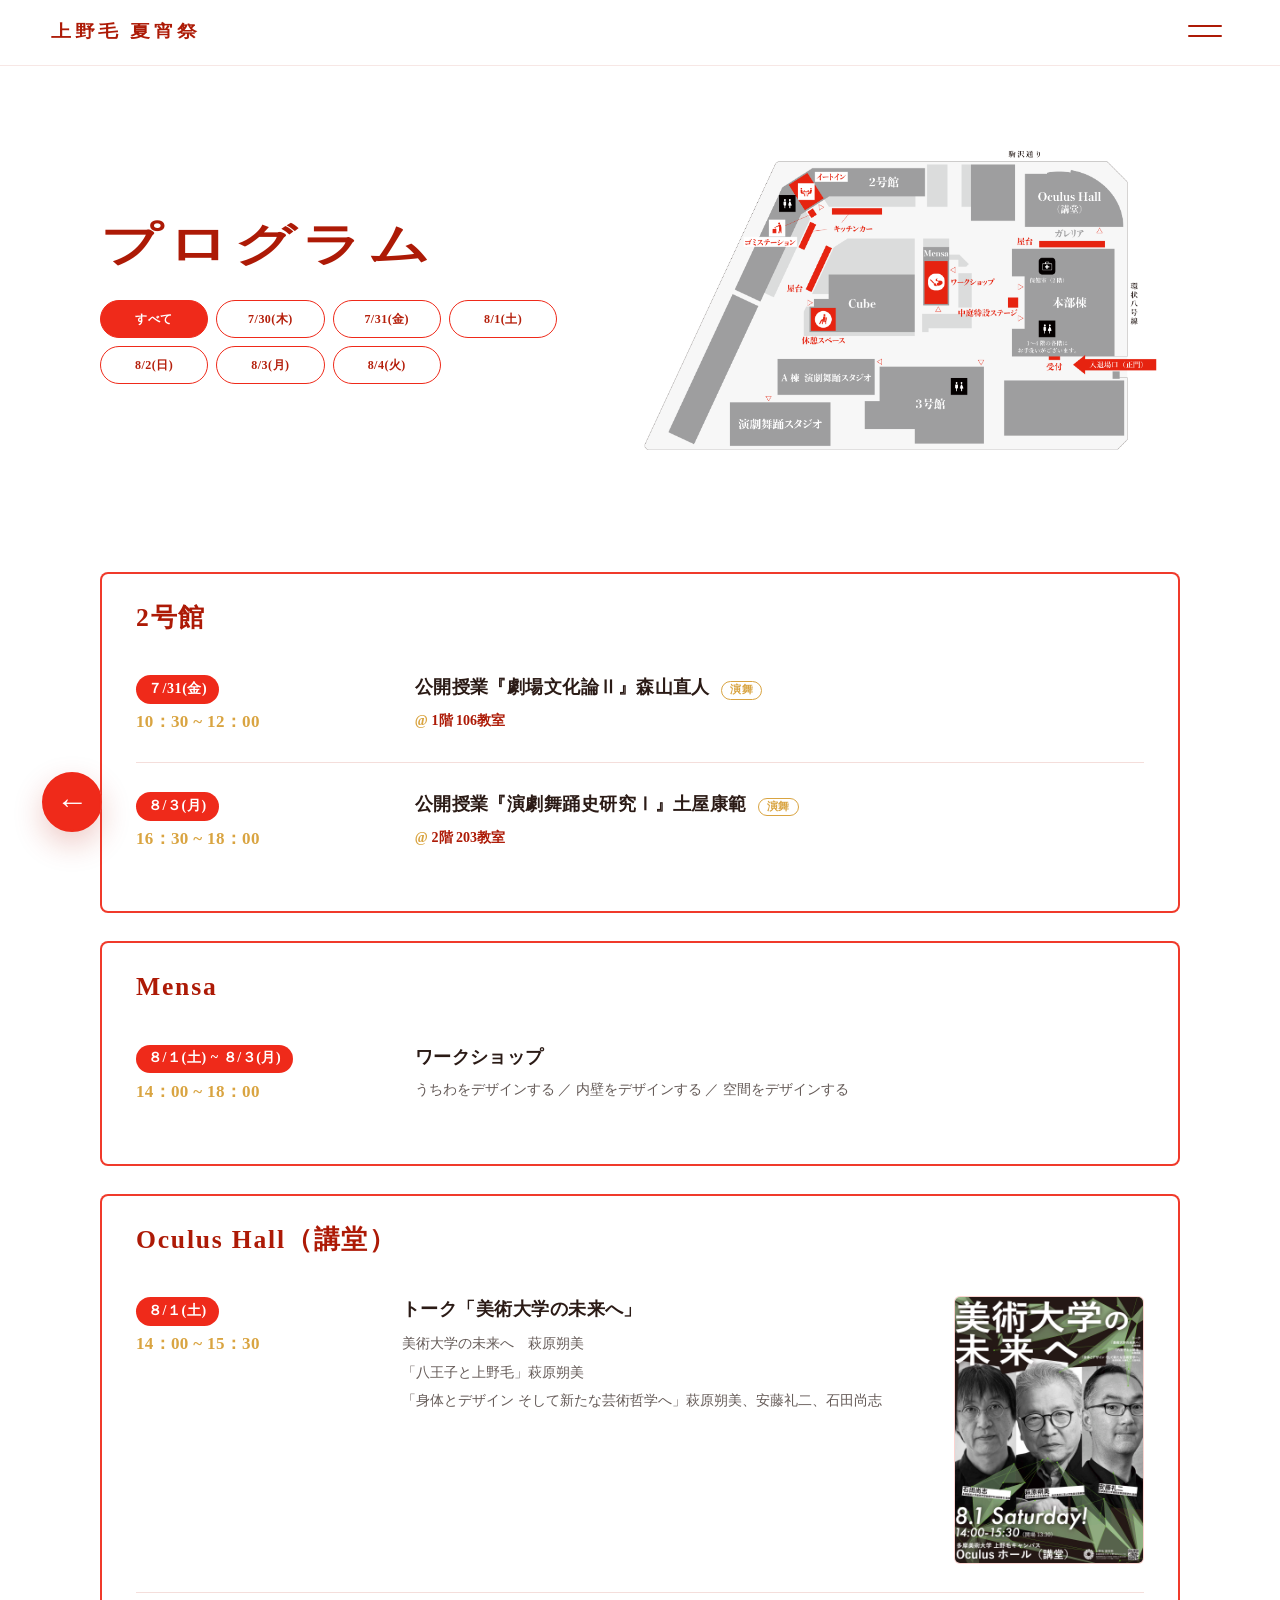
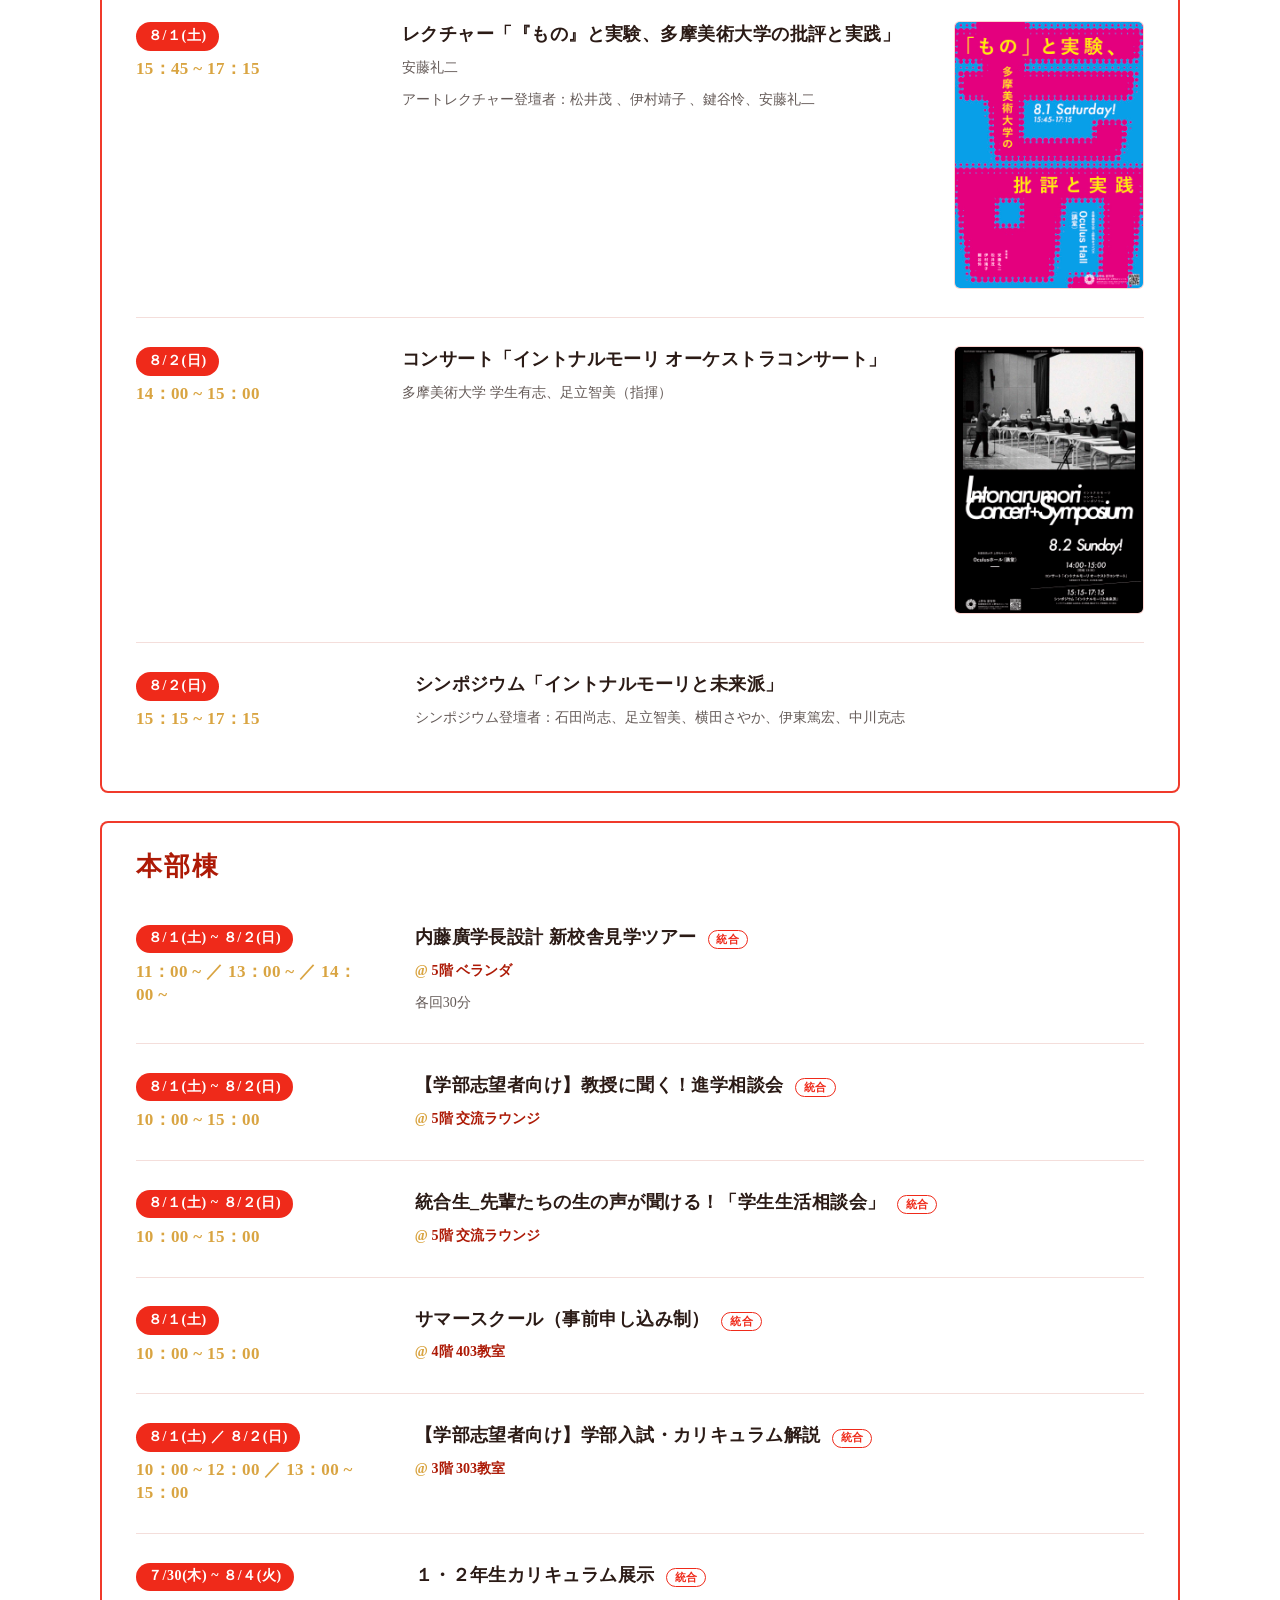
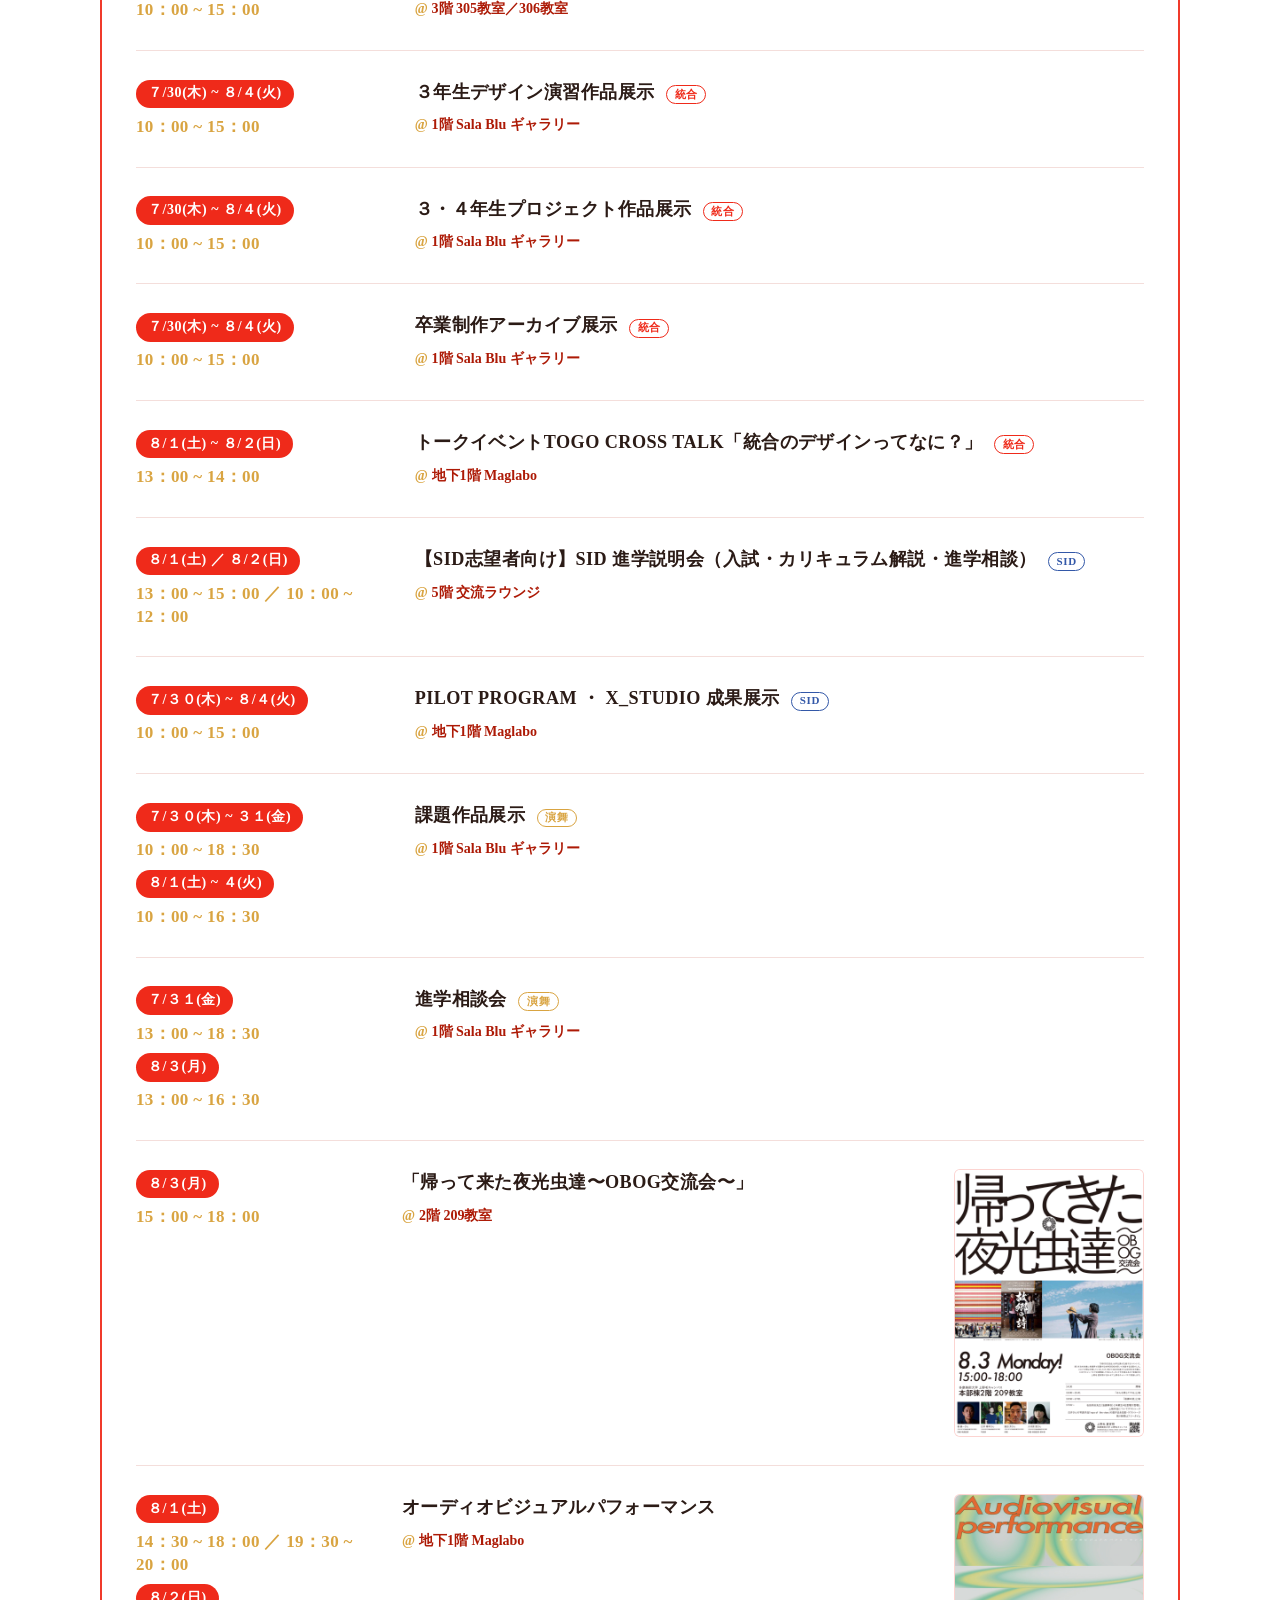
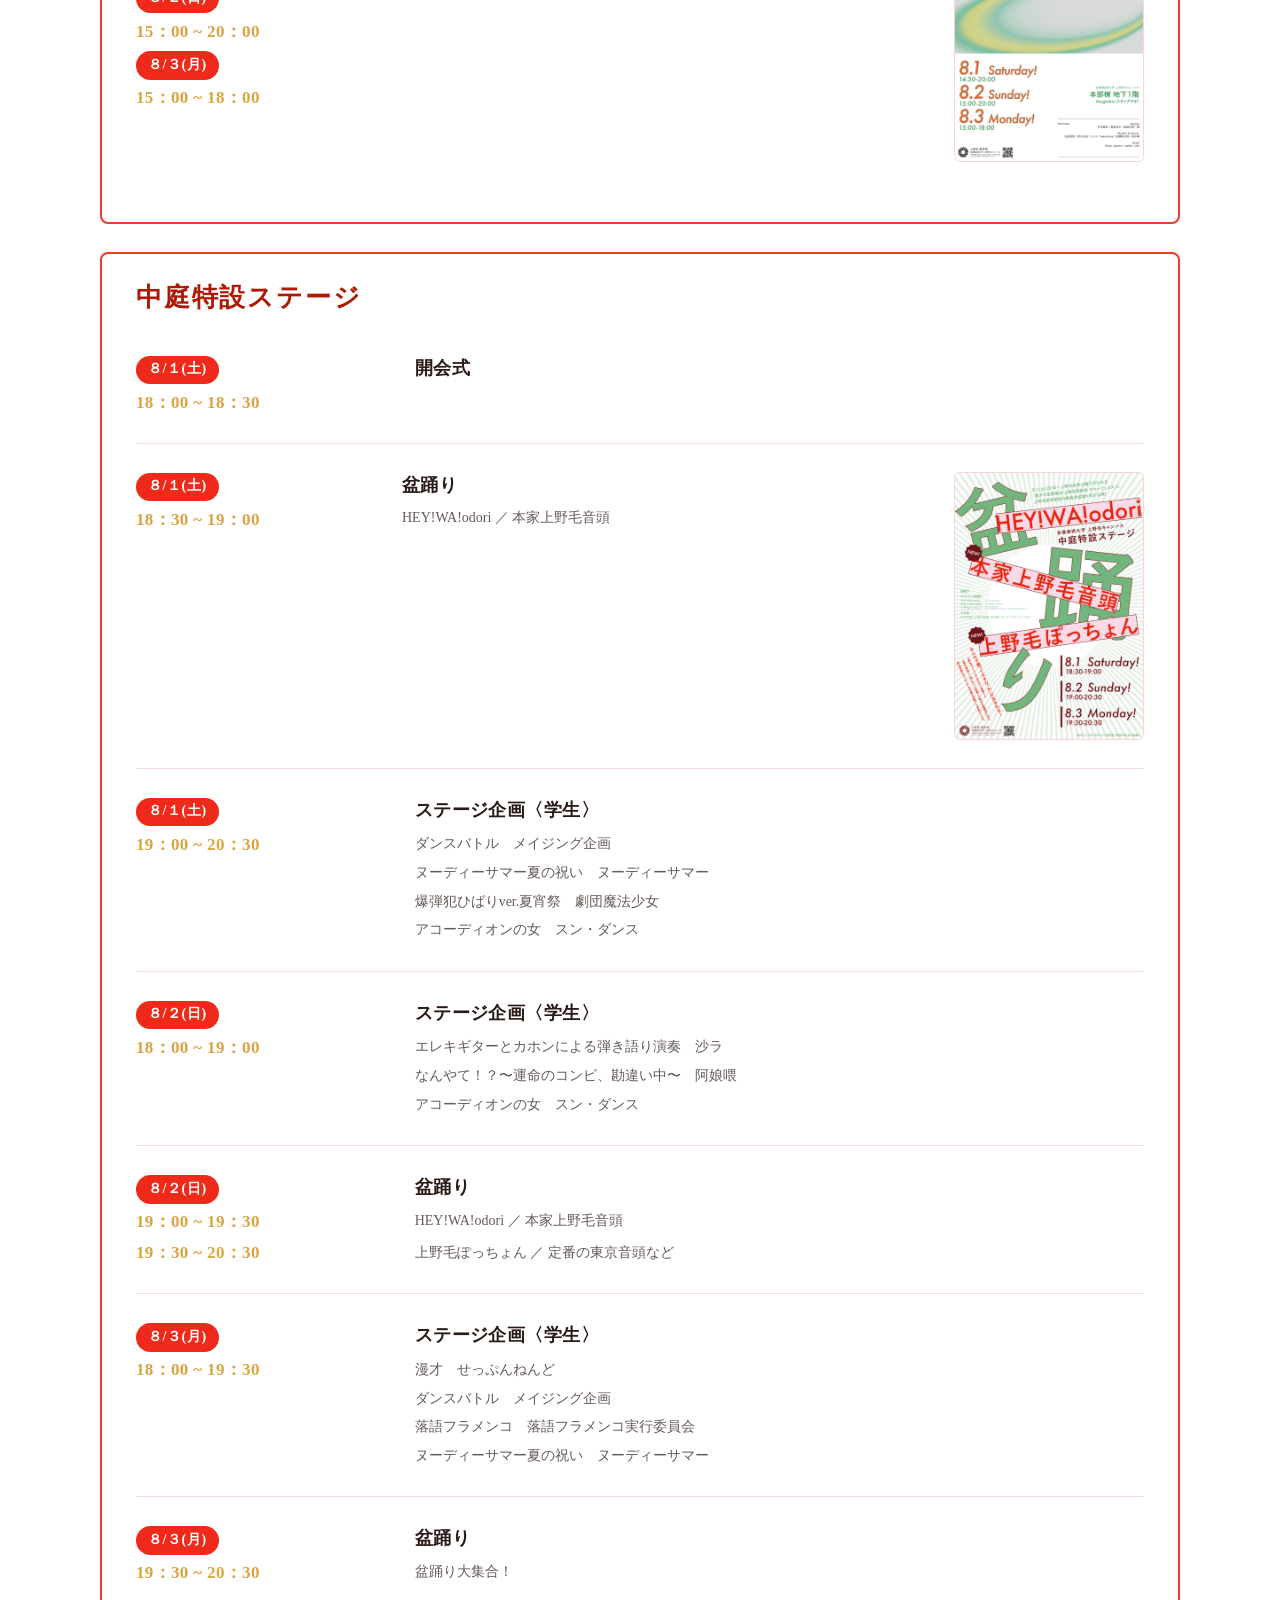
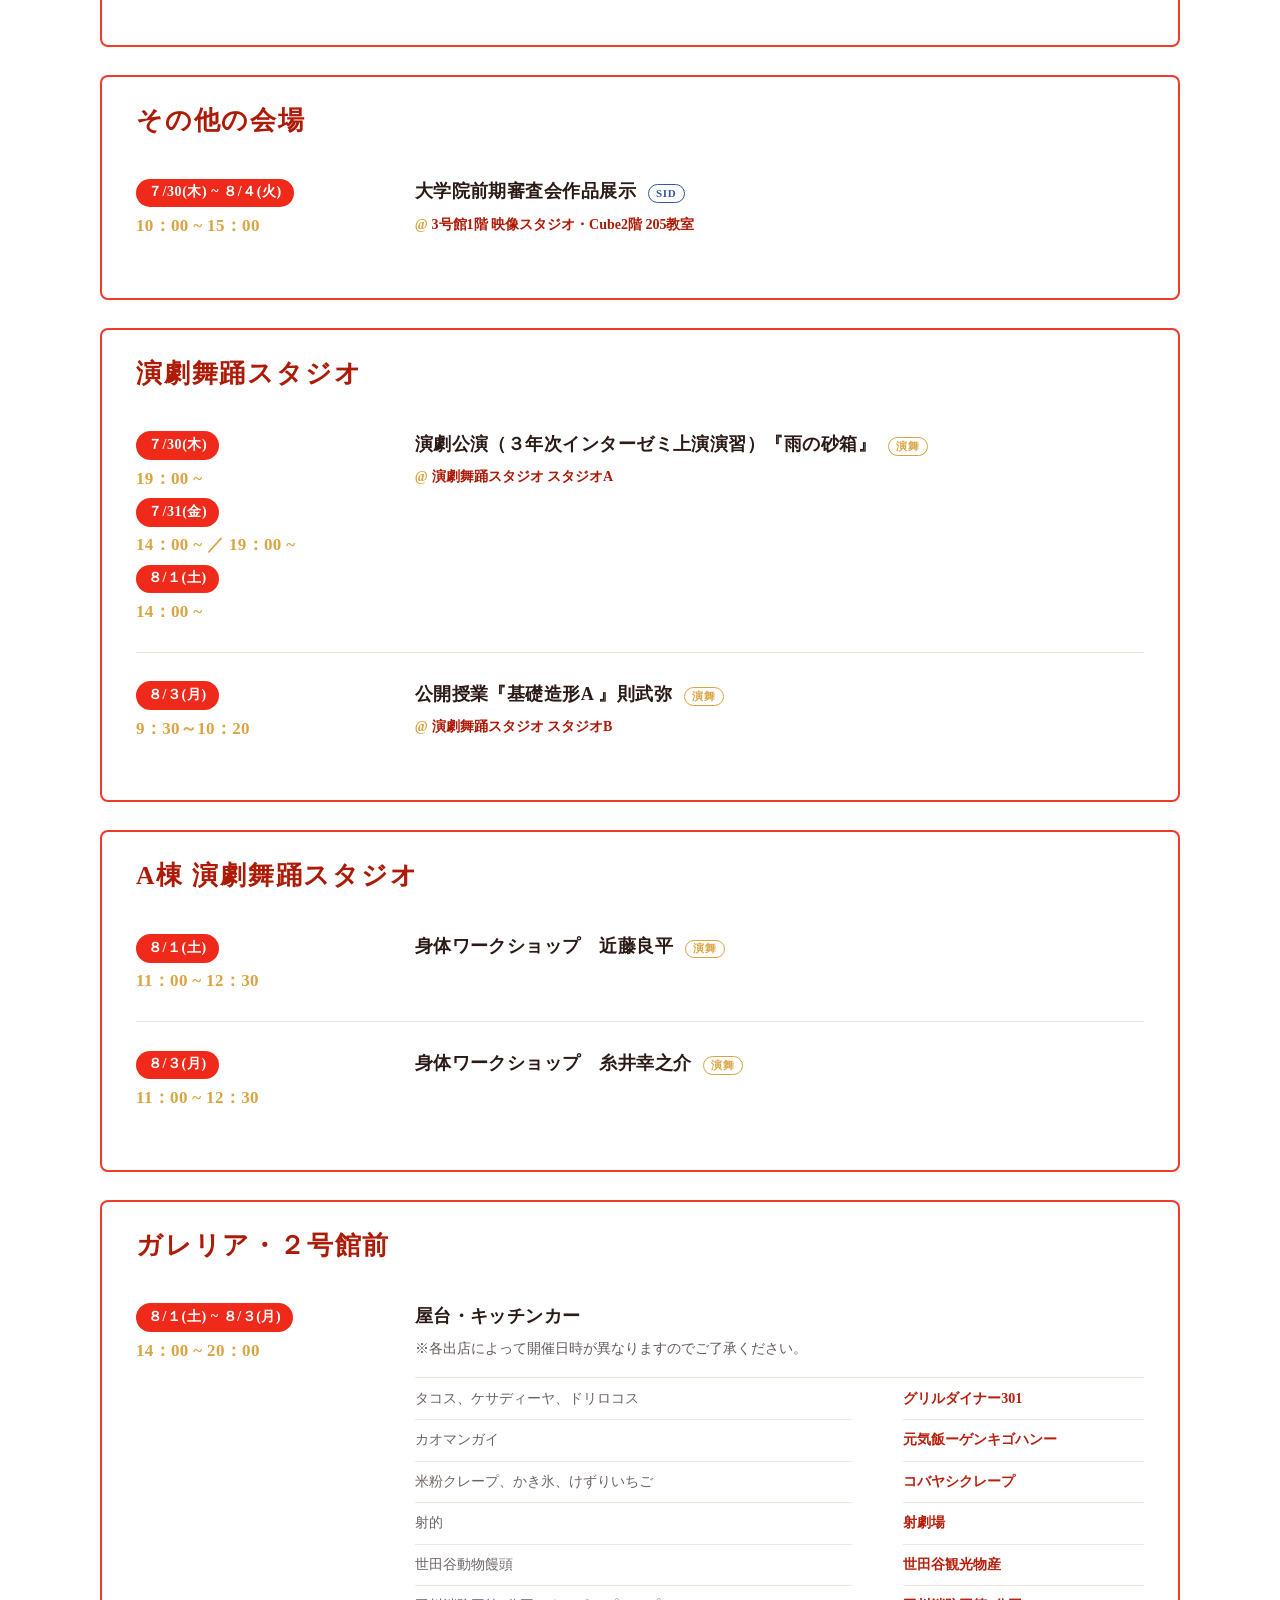
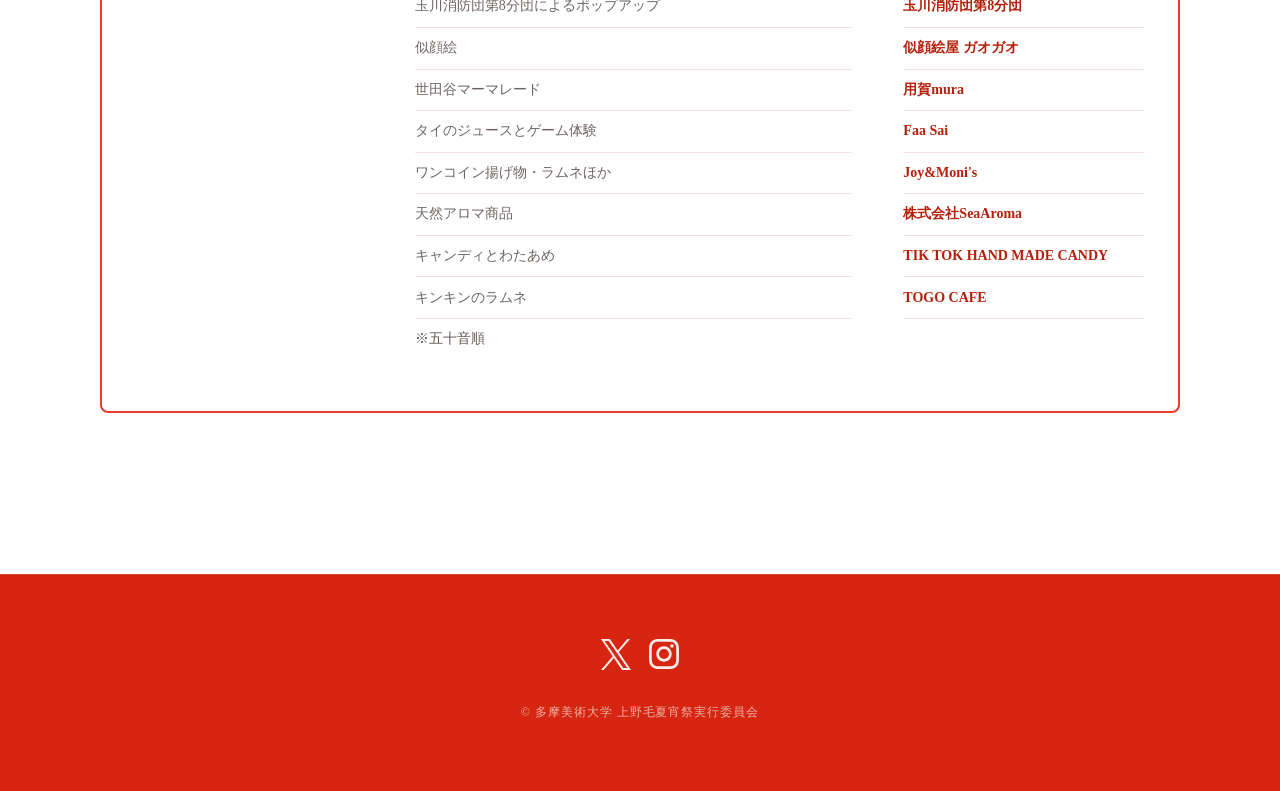
==== commit 8544add0: "Add files via upload" ====
--- a/program.html
+++ b/program.html
@@ -4,11 +4,11 @@
 <head>
   <meta charset="utf-8">
   <meta name="viewport" content="width=device-width, initial-scale=1.0, viewport-fit=cover">
-  <title>プログラム詳細｜上野毛 夏宵祭</title>
-  <meta name="description" content="上野毛 夏宵祭と夏のオープンキャンパスin上野毛のプログラム詳細。日程、時間、会場、出演者、出店情報を掲載しています。">
+  <title>プログラム｜上野毛 夏宵祭</title>
+  <meta name="description" content="上野毛 夏宵祭と夏のオープンキャンパスin上野毛の場所別プログラム詳細。日程、時間、会場、出演者、出店情報を掲載しています。">
   <meta name="robots" content="index, follow, max-image-preview:large">
-  <meta property="og:title" content="プログラム詳細｜上野毛 夏宵祭">
-  <meta property="og:description" content="上野毛 夏宵祭と夏のオープンキャンパスin上野毛のプログラム詳細。日程、時間、会場、出演者、出店情報を掲載しています。">
+  <meta property="og:title" content="場所別プログラム｜上野毛 夏宵祭">
+  <meta property="og:description" content="上野毛 夏宵祭と夏のオープンキャンパスin上野毛の場所別プログラム詳細。日程、時間、会場、出演者、出店情報を掲載しています。">
   <meta property="og:type" content="website">
   <meta property="og:url" content="https://integrated.jp/natsuyoimatsuri/program.html">
   <meta property="og:site_name" content="上野毛 夏宵祭">
@@ -20,240 +20,643 @@
   <link href="style.css" rel="stylesheet">
 </head>
 
-<body class="program-page">
-  <header class="program-hero">
-    <div class="program-hero-inner">
-      <a class="program-main-link" href="index.html">メインページへ戻る</a>
-      <nav class="program-nav" aria-label="プログラム">
-        <a href="#natsuyoi">夏宵祭</a>
-        <a href="#open-campus">オープンキャンパスin上野毛</a>
-      </nav>
-    </div>
+<body class="program-page location-layout inline-map-layout">
+  <header class="site-header program-header is-visible is-on-light" id="siteHeader">
+    <a href="index.html#Top" class="brand-mark">上野毛 夏宵祭</a>
+    <button class="menu-toggle" type="button" aria-expanded="false" aria-controls="siteNav" aria-label="メニューを開く">
+      <span></span>
+      <span></span>
+      <span></span>
+    </button>
+    <nav id="siteNav" class="site-nav-panel" aria-label="サイトメニュー">
+      <ul>
+        <li><a href="index.html#Timetable">タイムテーブル</a></li>
+        <li><a href="index.html#VenueMap">会場マップ</a></li>
+        <li><a href="index.html#Access">アクセス</a></li>
+        <li><a href="index.html#Credit">クレジット</a></li>
+        <li><a href="index.html#Form">お問い合わせ</a></li>
+      </ul>
+    </nav>
   </header>
 
+  <a class="program-main-link" href="index.html" aria-label="メインページへ戻る">←</a>
+
   <main>
-    <section id="natsuyoi" class="program-section">
+    <section class="program-section location-section">
       <div class="program-inner">
-        <h2>夏宵祭</h2>
-        <p class="program-subtitle">教員起案</p>
-
-        <article class="program-block has-poster">
-          <div class="program-block-head">
-            <h3>アートレクチャー＠Oculus Hall（講堂）</h3>
-          </div>
-          <div class="program-poster-row">
-            <figure class="program-poster"><img src="poster5-display.jpg" alt=""></figure>
-            <figure class="program-poster"><img src="poster4-display.jpg" alt=""></figure>
-            <figure class="program-poster"><img src="poster2-display.jpg" alt=""></figure>
-            <figure class="program-poster"><img src="poster1-display.jpg" alt=""></figure>
-          </div>
-          <div class="program-lines">
-            <p class="program-time has-date"><span class="program-date"><span>日付</span>８/１(土)</span><span class="program-hours"><span>時間</span>14:00 ~ 15:30</span><span class="program-event-name"><span>企画</span>トーク</span></p>
-            <p class="program-title-line">美術大学の未来へ　萩原朔美</p>
-            <p class="program-title-line">「八王子と上野毛」萩原朔美</p>
-            <p class="program-title-line">「身体とデザイン そして新たな芸術哲学へ」萩原朔美、安藤礼二、石田尚志</p>
-            <p class="program-time is-time-only"><span class="program-hours"><span>時間</span>15:45~17:15</span><span class="program-event-name"><span>企画</span>レクチャー</span></p>
-            <p class="program-title-line">「もの」と実験、多摩美術大学の批評と実践　安藤礼二</p>
-            <p class="program-person-line"><span class="program-role">アートレクチャー登壇者</span><span class="program-names">松井茂 、伊村靖子 、鍵谷怜、安藤礼二</span></p>
-            <p class="program-time has-date"><span class="program-date"><span>日付</span>８/２(日)</span><span class="program-hours"><span>時間</span>14:00 ~ 15:00</span><span class="program-event-name"><span>企画</span>コンサート「イントナルモーリ オーケストラコンサート」多摩美術大学 学生有志、足立智美（指揮）</span></p>
-            <p class="program-time is-time-only"><span class="program-hours"><span>時間</span>15:15 ~ 17:15</span><span class="program-event-name"><span>企画</span>シンポジウム「イントナルモーリと未来派」</span></p>
-            <p class="program-person-line"><span class="program-role">シンポジウム登壇者</span><span class="program-names">石田尚志、足立智美、横田さやか、伊東篤宏、中川克志</span></p>
-            <p class="program-time has-date"><span class="program-date"><span>日付</span>８/３(月)</span><span class="program-hours"><span>時間</span>15:00 ~ 18:00</span><span class="program-event-name"><span>企画</span>「帰って来た夜光虫達〜OBOG交流会〜」 ＠本部棟2階 209教室 石田尚志</span></p>
-            <p class="program-person-line is-role-hidden"><span class="program-role">ゲスト</span><span class="program-names">大河原　恵（2016年3月映像演劇学科卒業）俳優・映画監督・脚本家</span></p>
-            <p class="program-person-line is-role-hidden"><span class="program-role">人名</span><span class="program-names">嶺　豪一（2012年3月映像演劇学科卒業）俳優・映画監督</span></p>
-            <p class="program-person-line is-role-hidden"><span class="program-role">ゲスト</span><span class="program-names">飯田　芳（2011年3月映像演劇学科卒業）俳優</span></p>
-            <p class="program-person-line is-role-hidden"><span class="program-role">ゲスト</span><span class="program-names">白井晴幸（2010年3月映像演劇学科卒業）写真家</span></p>
-            <p class="program-heading-line">作品：</p>
-            <p class="program-title-line">映画「みんな蒸してやる」2015年／41分／カラー</p>
-            <p class="program-person-line"><span class="program-role">監督・脚本・編集</span><span class="program-names">大河原恵　出演　大河原恵　ほか</span></p>
-            <p class="program-title-line">映画「故郷の詩」2012年／71分／カラー</p>
-            <p class="program-person-line"><span class="program-role">監督・脚本</span><span class="program-names">嶺豪一　出演：嶺豪一・飯田芳　ほか</span></p>
-            <p class="program-heading-line">写真：白井晴幸</p>
-          </div>
-        </article>
-
-        <article class="program-block has-poster">
-          <div class="program-block-head">
-            <h3>オーディオビジュアルパフォーマンス　@本部棟地下1階Maglabo（メディアラボ）</h3>
-          </div>
-          <div class="program-poster-row single">
-            <figure class="program-poster"><img src="poster3-display.jpg" alt=""></figure>
-          </div>
-          <div class="program-lines">
-            <p class="program-time has-date"><span class="program-date"><span>日付</span>８/１(土)</span><span class="program-hours"><span>時間</span>14:30 ~18:00／19:30 ~ 20:00</span></p>
-            <p class="program-time is-time-only"><span class="program-hours"><span>時間</span>14:30~</span></p>
-            <p class="program-person-line is-role-hidden"><span class="program-role">出演</span><span class="program-names">池田敦哉 / 押川日依 / ミムラ / haku</span></p>
-            <p class="program-time is-time-only"><span class="program-hours"><span>時間</span>16:30~</span></p>
-            <p class="program-person-line is-role-hidden"><span class="program-role">出演</span><span class="program-names">中村勇吾 / 細金卓矢 / 勅使河原一雅</span></p>
-            <p class="program-time is-time-only"><span class="program-hours"><span>時間</span>19:30~</span></p>
-            <p class="program-person-line is-role-hidden"><span class="program-role">出演</span><span class="program-names">Ririko</span></p>
-            <p class="program-time has-date"><span class="program-date"><span>日付</span>８/２(日)</span><span class="program-hours"><span>時間</span>15:00 ~20:00</span></p>
-            <p class="program-time is-time-only"><span class="program-hours"><span>時間</span>15:00~</span></p>
-            <p class="program-person-line is-role-hidden"><span class="program-role">出演</span><span class="program-names">electric catfish / ADi</span></p>
-            <p class="program-time is-time-only"><span class="program-hours"><span>時間</span>16:00~</span></p>
-            <p class="program-person-line is-role-hidden"><span class="program-role">出演</span><span class="program-names">中村勇吾 / 細金卓矢 / 勅使河原一雅</span></p>
-            <p class="program-time is-time-only"><span class="program-hours"><span>時間</span>17:30~</span></p>
-            <p class="program-person-line is-role-hidden"><span class="program-role">出演</span><span class="program-names">池田敦哉 / mine / 佐藤明日野 / 田中楓</span></p>
-            <p class="program-time is-time-only"><span class="program-hours"><span>時間</span>19:30~</span></p>
-            <p class="program-person-line is-role-hidden"><span class="program-role">出演</span><span class="program-names">Ririko</span></p>
-            <p class="program-time has-date"><span class="program-date"><span>日付</span>８/３(月)</span><span class="program-hours"><span>時間</span>15:00 ~18:00</span></p>
-            <p class="program-time is-time-only"><span class="program-hours"><span>時間</span>15:00~</span></p>
-            <p class="program-person-line is-role-hidden"><span class="program-role">出演</span><span class="program-names">池田敦哉 / ミムラ / 押川日依 / mine / 佐藤明日野</span></p>
-            <p class="program-time is-time-only"><span class="program-hours"><span>時間</span>17:30~</span></p>
-            <p class="program-person-line is-role-hidden"><span class="program-role">出演</span><span class="program-names">ADi</span></p>
-          </div>
-        </article>
-
-        <p class="program-subtitle">学生起案</p>
-
-        <article class="program-block">
-          <div class="program-block-head">
-            <h3>屋台、キッチンカー</h3>
-          </div>
-          <div class="program-lines">
-            <p class="program-venue-line"><span class="program-place"><span>会場</span>ガレリア・２号館前</span></p>
-            <p class="program-time has-date"><span class="program-date"><span>日付</span>８/１(土) ~ ８/３(月)</span><span class="program-hours"><span>時間</span>14:00 ~20:00</span></p>
-            <p class="program-pair-line"><span class="program-item"><span>内容</span>タコス、ケサディーヤ、ドリロコス</span><strong class="program-store"><span>店舗</span>グリルダイナー301</strong></p>
-            <p class="program-pair-line"><span class="program-item"><span>内容</span>カオマンガイ</span><strong class="program-store"><span>店舗</span>元気飯ーゲンキゴハンー</strong></p>
-            <p class="program-pair-line"><span class="program-item"><span>内容</span>米粉クレープ、かき氷、けずりいちご</span><strong class="program-store"><span>店舗</span>コバヤシクレープ</strong></p>
-            <p class="program-pair-line"><span class="program-item"><span>内容</span>射的</span><strong class="program-store"><span>店舗</span>射劇場</strong></p>
-            <p class="program-pair-line"><span class="program-item"><span>内容</span>世田谷動物饅頭</span><strong class="program-store"><span>店舗</span>世田谷観光物産</strong></p>
-            <p class="program-pair-line"><span class="program-item"><span>内容</span>玉川消防団第8分団によるポップアップ</span><strong class="program-store"><span>店舗</span>玉川消防団第8分団</strong></p>
-            <p class="program-pair-line"><span class="program-item"><span>内容</span>似顔絵</span><strong class="program-store"><span>店舗</span>似顔絵屋 ガオガオ</strong></p>
-            <p class="program-pair-line"><span class="program-item"><span>内容</span>世田谷マーマレード</span><strong class="program-store"><span>店舗</span>用賀mura</strong></p>
-            <p class="program-pair-line"><span class="program-item"><span>内容</span>タイのジュースとゲーム体験</span><strong class="program-store"><span>店舗</span>Faa Sai</strong></p>
-            <p class="program-pair-line"><span class="program-item"><span>内容</span>ワンコイン揚げ物、ラムネほか</span><strong class="program-store"><span>店舗</span>Joy&amp;Moni&apos;s</strong></p>
-            <p class="program-pair-line"><span class="program-item"><span>内容</span>天然アロマ商品</span><strong class="program-store"><span>店舗</span>株式会社SeaAroma</strong></p>
-            <p class="program-pair-line"><span class="program-item"><span>内容</span>キャンディとわたあめ</span><strong class="program-store"><span>店舗</span>TIKTOK HANDMADE CANDY</strong></p>
-            <p class="program-pair-line"><span class="program-item"><span>内容</span>キンキンのラムネ</span><strong class="program-store"><span>店舗</span>TOGO CAFE</strong></p>
-            <p class="program-note-line">※五十音順</p>
-            <p class="program-note-line">※各出店によって開催日時が異なりますのでご了承ください。</p>
-          </div>
-        </article>
-
-        <article class="program-block">
-          <div class="program-block-head">
-            <h3>ワークショップ＠Mensa</h3>
-          </div>
-          <div class="program-lines">
-            <p class="program-heading-line">ワークショップ</p>
-            <p class="program-time has-date"><span class="program-date"><span>日付</span>８/１(土) ~ ８/３(月)</span><span class="program-hours"><span>時間</span>14:00~18:00</span></p>
-            <p class="program-title-line">うちわをデザインする / 内壁をデザインする / 空間をデザインする</p>
-          </div>
-        </article>
-
-        <article class="program-block has-poster">
-          <div class="program-block-head">
-            <h3>ステージ企画@中庭特設ステージ</h3>
-          </div>
-          <div class="program-poster-row single">
-            <figure class="program-poster"><img src="poster6-display.jpg" alt=""></figure>
-          </div>
-          <div class="program-lines">
-            <p class="program-time has-date"><span class="program-date"><span>日付</span>８/１(土)</span></p>
-            <p class="program-time is-time-only"><span class="program-hours"><span>時間</span>18:00 ~ 18:30</span><span class="program-event-name"><span>企画</span>開会式</span></p>
-            <p class="program-time is-time-only"><span class="program-hours"><span>時間</span>18:30 ~ 19:00</span><span class="program-event-name"><span>企画</span>盆踊り</span></p>
-            <p class="program-title-line">HEY!WA!odori　近藤良平　本家上野毛音頭　近藤良平　長崎綱雄</p>
-            <p class="program-time is-time-only"><span class="program-hours"><span>時間</span>19：00 ~ 20：30</span><span class="program-event-name"><span>企画</span>ステージ企画 学生</span></p>
-            <p class="program-time is-time-only"><span class="program-hours"><span>時間</span>19:00~19:20</span><span class="program-event-name"><span>企画</span>ダンスバトル メイジング企画</span></p>
-            <p class="program-time is-time-only"><span class="program-hours"><span>時間</span>19:20~19:40</span><span class="program-event-name"><span>企画</span>ヌーディーサマー夏の祝い ヌーディーサマー</span></p>
-            <p class="program-time is-time-only"><span class="program-hours"><span>時間</span>19:40〜20:00</span><span class="program-event-name"><span>企画</span>爆弾犯ひばりver.夏宵祭 劇団魔法少女</span></p>
-            <p class="program-time is-time-only"><span class="program-hours"><span>時間</span>20:00~20:20</span><span class="program-event-name"><span>企画</span>アコーディオンの女 スン・ダンス</span></p>
-            <p class="program-time has-date"><span class="program-date"><span>日付</span>８/２(日)</span><span class="program-hours"><span>時間</span>18:00 ~ 19:00</span><span class="program-event-name"><span>企画</span>ステージ企画 学生</span></p>
-            <p class="program-time is-time-only"><span class="program-hours"><span>時間</span>18:00~18:20</span><span class="program-event-name"><span>企画</span>エレキギターとカホンによる弾き語り演奏 沙ラ</span></p>
-            <p class="program-time is-time-only"><span class="program-hours"><span>時間</span>18:20~18:40</span><span class="program-event-name"><span>企画</span>なんやて！？〜運命のコンビ、勘違い中〜 阿娘喂</span></p>
-            <p class="program-time is-time-only"><span class="program-hours"><span>時間</span>18:40~19:00</span><span class="program-event-name"><span>企画</span>アコーディオンの女 スン・ダンス</span></p>
-            <p class="program-heading-line">盆踊り</p>
-            <p class="program-time is-time-only"><span class="program-hours"><span>時間</span>19:00 ~19:30</span></p>
-            <p class="program-title-line">HEY!WA!odori　近藤良平　本家上野毛音頭　近藤良平　長崎綱雄</p>
-            <p class="program-time is-time-only"><span class="program-hours"><span>時間</span>19:30 ~20:30</span></p>
-            <p class="program-title-line">上野毛ぽっちょん　定番の東京音頭など</p>
-            <p class="program-time has-date"><span class="program-date"><span>日付</span>８/３(月)</span><span class="program-hours"><span>時間</span>18:00 ~ 19:30</span><span class="program-event-name"><span>企画</span>ステージ企画 学生</span></p>
-            <p class="program-time is-time-only"><span class="program-hours"><span>時間</span>18:00~18:20</span><span class="program-event-name"><span>企画</span>漫才 せっぷんねんど</span></p>
-            <p class="program-time is-time-only"><span class="program-hours"><span>時間</span>18:20~18:40</span><span class="program-event-name"><span>企画</span>ダンスバトル メイジング企画</span></p>
-            <p class="program-time is-time-only"><span class="program-hours"><span>時間</span>18:40~19:00</span><span class="program-event-name"><span>企画</span>落語フラメンコ 落語フラメンコ実行委員会</span></p>
-            <p class="program-time is-time-only"><span class="program-hours"><span>時間</span>19:00~19:20</span><span class="program-event-name"><span>企画</span>ヌーディーサマー夏の祝い ヌーディーサマー</span></p>
-            <p class="program-time is-time-only"><span class="program-hours"><span>時間</span>19:30 ~ 20:30</span><span class="program-event-name"><span>企画</span>盆踊り</span></p>
-            <p class="program-detail-line">盆踊り大集合！</p>
-          </div>
-        </article>
-      </div>
-    </section>
-
-    <section id="open-campus" class="program-section open-campus-section">
-      <div class="program-inner">
-        <h2>オープンキャンパスin上野毛</h2>
-
-        <p class="program-subtitle">統合D</p>
-        <article class="program-block"><div class="program-lines">
-          <p class="program-venue-line"><span class="program-entry-title"><span>内容</span>入試参考作品展示</span><span class="program-place"><span>会場</span>本部棟3階 305教室／306教室</span></p>
-          <p class="program-time has-date"><span class="program-date"><span>日付</span>７/３０(木) ~ ８/４(火)</span><span class="program-hours"><span>時間</span>10：00 ~15：00</span></p>
-          <p class="program-venue-line"><span class="program-entry-title"><span>内容</span>1,2年生カリキュラム展示</span><span class="program-place"><span>会場</span>本部棟3階 305教室／306教室</span></p>
-          <p class="program-time has-date"><span class="program-date"><span>日付</span>７/３０(木) ~ ８/４(火)</span><span class="program-hours"><span>時間</span>10：00 ~15：00</span></p>
-          <p class="program-venue-line"><span class="program-entry-title"><span>内容</span>3年生デザイン演習作品展示</span><span class="program-place"><span>会場</span>本部棟1階 Sala Blu ギャラリー</span></p>
-          <p class="program-time has-date"><span class="program-date"><span>日付</span>７/３０(木) ~ ８/４(火)</span><span class="program-hours"><span>時間</span>10：00 ~15：00</span></p>
-          <p class="program-venue-line"><span class="program-entry-title"><span>内容</span>3年生プロジェクト作品展示</span><span class="program-place"><span>会場</span>本部棟1階 Sala Blu ギャラリー</span></p>
-          <p class="program-time has-date"><span class="program-date"><span>日付</span>７/３０(木) ~ ８/４(火)</span><span class="program-hours"><span>時間</span>10：00 ~15：00</span></p>
-          <p class="program-venue-line"><span class="program-entry-title"><span>内容</span>卒業制作アーカイブ展示</span><span class="program-place"><span>会場</span>本部棟1階 Sala Blu ギャラリー</span></p>
-          <p class="program-time has-date"><span class="program-date"><span>日付</span>７/３０(木) ~ ８/４(火)</span><span class="program-hours"><span>時間</span>10：00 ~15：00</span></p>
-          <p class="program-title-line">【学部生志望者向け】教授に聞く！進学相談会　@本部棟5階ラウンジ</p>
-          <p class="program-time has-date"><span class="program-date"><span>日付</span>８/１(土) ～ ８/２(日)</span><span class="program-hours"><span>時間</span>10：00 ~15：00</span></p>
-          <p class="program-title-line">【学部生志望者向け】学部入試・カリキュラム解説　@本部棟3階 303教室</p>
-          <p class="program-time has-date"><span class="program-date"><span>日付</span>８/１(土) / ８/２(日)</span><span class="program-hours"><span>時間</span>10：00 ~ 12：00 / 13：00 ~ 15：00</span></p>
-        </div></article>
-
-        <p class="program-subtitle">SID</p>
-        <article class="program-block"><div class="program-lines">
-          <p class="program-venue-line"><span class="program-entry-title"><span>内容</span>SID PILOT PROGRAM 成果展示</span><span class="program-place"><span>会場</span>本部棟地下1階Maglabo（メディアラボ）</span></p>
-          <p class="program-time has-date"><span class="program-date"><span>日付</span>７/３０(木) ~ ８/４(火)</span><span class="program-hours"><span>時間</span>10：00 ~15：00</span></p>
-          <p class="program-venue-line"><span class="program-entry-title"><span>内容</span>SID X_STUDIO 成果展示</span><span class="program-place"><span>会場</span>本部棟地下1階Maglabo（メディアラボ）</span></p>
-          <p class="program-time has-date"><span class="program-date"><span>日付</span>７/３０(木) ~ ８/４(火)</span><span class="program-hours"><span>時間</span>10：00 ~15：00</span></p>
-          <p class="program-venue-line"><span class="program-entry-title"><span>内容</span>大学院前期審査会作品展示</span><span class="program-place"><span>会場</span>3号館1階 映像スタジオ・Cube2階 205教室</span></p>
-          <p class="program-time has-date"><span class="program-date"><span>日付</span>７/３０(木) ~ ８/４(火)</span><span class="program-hours"><span>時間</span>10：00 ~15：00</span></p>
-          <p class="program-venue-line"><span class="program-entry-title"><span>内容</span>【SID／統合デザイン専攻志望者向け】SID 進学説明会（入試・カリキュラム解説・進学相談）</span><span class="program-place"><span>会場</span>本部棟 5階</span></p>
-          <p class="program-time has-date"><span class="program-date"><span>日付</span>８/１(土) / ８/２(日)</span><span class="program-hours"><span>時間</span>13：00 ~ 15：00 / 10：00 ~ 12：00</span></p>
-        </div></article>
-
-        <p class="program-subtitle">統合D※イベント</p>
-        <article class="program-block"><div class="program-lines">
-          <p class="program-venue-line"><span class="program-entry-title"><span>内容</span>トークイベントTOGO CROSS TALK「統合のデザインってなに？」</span><span class="program-place"><span>会場</span>本部棟地下1階Maglabo（メディアラボ）</span></p>
-          <p class="program-time has-date"><span class="program-date"><span>日付</span>８/１(土) ~ ８/２(日)</span><span class="program-hours"><span>時間</span>13：00 ~14：00</span></p>
-          <p class="program-venue-line"><span class="program-entry-title"><span>内容</span>統合生_先輩たちの生の声が聞ける！「学生生活相談会」</span><span class="program-place"><span>会場</span>本部棟5階ラウンジ</span></p>
-          <p class="program-time has-date"><span class="program-date"><span>日付</span>８/１(土) ~ ８/２(日)</span><span class="program-hours"><span>時間</span>10：00 ~15：00</span></p>
-          <p class="program-venue-line"><span class="program-entry-title"><span>内容</span>内藤廣学長設計 新校舎見学ツアー</span><span class="program-place"><span>会場</span>本部棟5階ベランダ</span></p>
-          <p class="program-time has-date"><span class="program-date"><span>日付</span>８/１(土) ~ ８/２(日)</span><span class="program-hours"><span>時間</span>11：00 ~ 11：30/ 13：00 ~ 13：30 / 14：00 ~ 14：30</span></p>
-          <p class="program-venue-line"><span class="program-entry-title"><span>内容</span>サマースクール（事前申し込み制）</span><span class="program-place"><span>会場</span>本部棟4階403教室</span></p>
-          <p class="program-time has-date"><span class="program-date"><span>日付</span>８/１(土)</span><span class="program-hours"><span>時間</span>10:00 ~15:00</span></p>
-        </div></article>
-
-        <p class="program-subtitle">演舞D</p>
-        <article class="program-block"><div class="program-lines">
-          <p class="program-venue-line"><span class="program-entry-title"><span>内容</span>作品展示</span><span class="program-place"><span>会場</span>本部棟1F Sala Blu ギャラリー</span></p>
-          <p class="program-time has-date"><span class="program-date"><span>日付</span>７/３０(木) ~ ３１(金)</span><span class="program-hours"><span>時間</span>10：00 ~ 18：30</span></p>
-          <p class="program-time has-date"><span class="program-date"><span>日付</span>８/１(土) ~ ４(火)</span><span class="program-hours"><span>時間</span>10：00 ~ 16：30</span></p>
-          <p class="program-venue-line"><span class="program-entry-title"><span>内容</span>進学相談会</span><span class="program-place"><span>会場</span>本部棟1F Sala Blu ギャラリー</span></p>
-          <p class="program-time has-date"><span class="program-date"><span>日付</span>７/３１(金)</span><span class="program-hours"><span>時間</span>13：00 ~18：30</span></p>
-          <p class="program-time has-date"><span class="program-date"><span>日付</span>８/３(月)</span><span class="program-hours"><span>時間</span>13：30 ~16：30</span></p>
-          <p class="program-venue-line"><span class="program-entry-title"><span>内容</span>劇場美術演習1『雨の砂箱』公演</span><span class="program-place"><span>会場</span>演劇舞踊スタジオ スタジオA</span></p>
-          <p class="program-time has-date"><span class="program-date"><span>日付</span>７/３０(木)</span><span class="program-hours"><span>時間</span>19：00~</span></p>
-          <p class="program-time has-date"><span class="program-date"><span>日付</span>７/３１(金)</span><span class="program-hours"><span>時間</span>14：00 ~/ 19：00 ~</span></p>
-          <p class="program-time has-date"><span class="program-date"><span>日付</span>８/１(土)</span><span class="program-hours"><span>時間</span>14：00~</span></p>
-          <p class="program-heading-line">公開授業</p>
-          <p class="program-time has-date"><span class="program-date"><span>日付</span>７/３１(金)</span><span class="program-hours"><span>時間</span>10:30 ~ 12:00</span><span class="program-event-name"><span>企画</span>公開授業『劇場文化論Ⅱ』 森山直人 @2号館1階106教室</span></p>
-          <p class="program-time has-date"><span class="program-date"><span>日付</span>８/３(月)</span><span class="program-hours"><span>時間</span>9:30～10:20</span><span class="program-event-name"><span>企画</span>公開授業『基礎造形A 卵落とし』 @演劇演舞スタジオ スタジオB</span></p>
-          <p class="program-time is-time-only"><span class="program-hours"><span>時間</span>16：30 ~ 18：00</span><span class="program-event-name"><span>企画</span>公開授業『演劇舞踊史研究Ⅰ』 土屋康範 @2号館2階203教室</span></p>
-          <p class="program-title-line">身体ワークショップ@A棟 演劇舞踊スタジオ</p>
-          <p class="program-time has-date"><span class="program-date"><span>日付</span>８/１(土)</span><span class="program-hours"><span>時間</span>11：00 ~ 12：30</span><span class="program-event-name"><span>企画</span>身体ワークショップ 近藤良平</span></p>
-          <p class="program-time has-date"><span class="program-date"><span>日付</span>８/３(月)</span><span class="program-hours"><span>時間</span>11：00 ~ 12：30</span><span class="program-event-name"><span>企画</span>身体ワークショップ 糸井幸之助</span></p>
-        </div></article>
+        <div class="program-page-hero">
+          <div class="program-page-title">
+            <h1>プログラム</h1>
+          </div>
+
+          <div class="program-date-filter" aria-label="日付で絞り込み">
+            <button type="button" class="is-active" data-program-date="all" aria-pressed="true">すべて</button>
+            <button type="button" data-program-date="7/30" aria-pressed="false">7/30(木)</button>
+            <button type="button" data-program-date="7/31" aria-pressed="false">7/31(金)</button>
+            <button type="button" data-program-date="8/1" aria-pressed="false">8/1(土)</button>
+            <button type="button" data-program-date="8/2" aria-pressed="false">8/2(日)</button>
+            <button type="button" data-program-date="8/3" aria-pressed="false">8/3(月)</button>
+            <button type="button" data-program-date="8/4" aria-pressed="false">8/4(火)</button>
+          </div>
+
+          <figure class="program-inline-map" aria-label="会場マップ">
+            <img src="map.png" alt="上野毛 夏宵祭 会場マップ">
+          </figure>
+        </div>
+
+        <article id="building-2" class="program-block location-block">
+          <div class="program-block-head">
+            <h3>2号館</h3>
+          </div>
+          <div class="location-list">
+            <div class="location-event">
+              <div class="location-schedule">
+                <span class="location-date">７/31(金)</span>
+                <span class="location-hours">10：30 ~ 12：00</span>
+              </div>
+              <div class="location-main">
+                <div class="location-title-row">
+                  <h4>公開授業『劇場文化論Ⅱ』森山直人</h4>
+                  <span class="location-tag tag-performance">演舞</span>
+                </div>
+                <p class="location-room">1階 106教室</p>
+              </div>
+            </div>
+
+            <div class="location-event">
+              <div class="location-schedule">
+                <span class="location-date">８/３(月)</span>
+                <span class="location-hours">16：30 ~ 18：00</span>
+              </div>
+              <div class="location-main">
+                <div class="location-title-row">
+                  <h4>公開授業『演劇舞踊史研究Ⅰ』土屋康範</h4>
+                  <span class="location-tag tag-performance">演舞</span>
+                </div>
+                <p class="location-room">2階 203教室</p>
+              </div>
+            </div>
+          </div>
+        </article>
+
+        <article id="mensa" class="program-block location-block">
+          <div class="program-block-head">
+            <h3>Mensa</h3>
+          </div>
+          <div class="location-list">
+            <div class="location-event">
+              <div class="location-schedule">
+                <span class="location-date">８/１(土) ~ ８/３(月)</span>
+                <span class="location-hours">14：00 ~ 18：00</span>
+              </div>
+              <div class="location-main">
+                <h4>ワークショップ</h4>
+                <p class="location-detail">うちわをデザインする ／ 内壁をデザインする ／ 空間をデザインする</p>
+              </div>
+            </div>
+          </div>
+        </article>
+
+        <article id="oculus" class="program-block location-block">
+          <div class="program-block-head">
+            <h3>Oculus Hall（講堂）</h3>
+          </div>
+          <div class="location-list">
+            <div class="location-event has-media">
+              <div class="location-schedule">
+                <span class="location-date">８/１(土)</span>
+                <span class="location-hours">14：00 ~ 15：30</span>
+              </div>
+              <div class="location-main">
+                <h4>トーク「美術大学の未来へ」</h4>
+                <ul class="location-detail-list">
+                  <li>美術大学の未来へ　萩原朔美</li>
+                  <li>「八王子と上野毛」萩原朔美</li>
+                  <li>「身体とデザイン そして新たな芸術哲学へ」萩原朔美、安藤礼二、石田尚志</li>
+                </ul>
+              </div>
+              <figure class="location-media"><img src="poster5-display.jpg" alt=""></figure>
+            </div>
+
+            <div class="location-event has-media">
+              <div class="location-schedule">
+                <span class="location-date">８/１(土)</span>
+                <span class="location-hours">15：45 ~ 17：15</span>
+              </div>
+              <div class="location-main">
+                <h4>レクチャー「『もの』と実験、多摩美術大学の批評と実践」</h4>
+                <p class="location-detail">安藤礼二</p>
+                <p class="location-detail">アートレクチャー登壇者：松井茂 、伊村靖子 、鍵谷怜、安藤礼二</p>
+              </div>
+              <figure class="location-media"><img src="poster4-display.jpg" alt=""></figure>
+            </div>
+
+            <div class="location-event has-media">
+              <div class="location-schedule">
+                <span class="location-date">８/２(日)</span>
+                <span class="location-hours">14：00 ~ 15：00</span>
+              </div>
+              <div class="location-main">
+                <h4>コンサート「イントナルモーリ オーケストラコンサート」</h4>
+                <p class="location-detail">多摩美術大学 学生有志、足立智美（指揮）</p>
+              </div>
+              <figure class="location-media"><img src="poster2-display.jpg" alt=""></figure>
+            </div>
+
+            <div class="location-event">
+              <div class="location-schedule">
+                <span class="location-date">８/２(日)</span>
+                <span class="location-hours">15：15 ~ 17：15</span>
+              </div>
+              <div class="location-main">
+                <h4>シンポジウム「イントナルモーリと未来派」</h4>
+                <p class="location-detail">シンポジウム登壇者：石田尚志、足立智美、横田さやか、伊東篤宏、中川克志</p>
+              </div>
+            </div>
+          </div>
+        </article>
+
+        <article id="main-building" class="program-block location-block">
+          <div class="program-block-head">
+            <h3>本部棟</h3>
+          </div>
+          <div class="location-list">
+            <div class="location-event">
+              <div class="location-schedule">
+                <span class="location-date">８/１(土) ~ ８/２(日)</span>
+                <span class="location-hours">11：00 ~ ／ 13：00 ~ ／ 14：00 ~</span>
+              </div>
+              <div class="location-main">
+                <div class="location-title-row">
+                  <h4>内藤廣学長設計 新校舎見学ツアー</h4>
+                  <span class="location-tag tag-integrated">統合</span>
+                </div>
+                <p class="location-room">5階 ベランダ</p>
+                <p class="location-detail">各回30分</p>
+              </div>
+            </div>
+
+            <div class="location-event">
+              <div class="location-schedule">
+                <span class="location-date">８/１(土) ~ ８/２(日)</span>
+                <span class="location-hours">10：00 ~ 15：00</span>
+              </div>
+              <div class="location-main">
+                <div class="location-title-row">
+                  <h4>【学部志望者向け】教授に聞く！進学相談会</h4>
+                  <span class="location-tag tag-integrated">統合</span>
+                </div>
+                <p class="location-room">5階 交流ラウンジ</p>
+              </div>
+            </div>
+
+            <div class="location-event">
+              <div class="location-schedule">
+                <span class="location-date">８/１(土) ~ ８/２(日)</span>
+                <span class="location-hours">10：00 ~ 15：00</span>
+              </div>
+              <div class="location-main">
+                <div class="location-title-row">
+                  <h4>統合生_先輩たちの生の声が聞ける！「学生生活相談会」</h4>
+                  <span class="location-tag tag-integrated">統合</span>
+                </div>
+                <p class="location-room">5階 交流ラウンジ</p>
+              </div>
+            </div>
+
+            <div class="location-event">
+              <div class="location-schedule">
+                <span class="location-date">８/１(土)</span>
+                <span class="location-hours">10：00 ~ 15：00</span>
+              </div>
+              <div class="location-main">
+                <div class="location-title-row">
+                  <h4>サマースクール（事前申し込み制）</h4>
+                  <span class="location-tag tag-integrated">統合</span>
+                </div>
+                <p class="location-room">4階 403教室</p>
+              </div>
+            </div>
+
+            <div class="location-event">
+              <div class="location-schedule">
+                <span class="location-date">８/１(土) ／ ８/２(日)</span>
+                <span class="location-hours">10：00 ~ 12：00 ／ 13：00 ~ 15：00</span>
+              </div>
+              <div class="location-main">
+                <div class="location-title-row">
+                  <h4>【学部志望者向け】学部入試・カリキュラム解説</h4>
+                  <span class="location-tag tag-integrated">統合</span>
+                </div>
+                <p class="location-room">3階 303教室</p>
+              </div>
+            </div>
+
+            <div class="location-event">
+              <div class="location-schedule">
+                <span class="location-date">７/30(木) ~ ８/４(火)</span>
+                <span class="location-hours">10：00 ~ 15：00</span>
+              </div>
+              <div class="location-main">
+                <div class="location-title-row">
+                  <h4>１・２年生カリキュラム展示</h4>
+                  <span class="location-tag tag-integrated">統合</span>
+                </div>
+                <p class="location-room">3階 305教室／306教室</p>
+              </div>
+            </div>
+
+            <div class="location-event">
+              <div class="location-schedule">
+                <span class="location-date">７/30(木) ~ ８/４(火)</span>
+                <span class="location-hours">10：00 ~ 15：00</span>
+              </div>
+              <div class="location-main">
+                <div class="location-title-row">
+                  <h4>３年生デザイン演習作品展示</h4>
+                  <span class="location-tag tag-integrated">統合</span>
+                </div>
+                <p class="location-room">1階 Sala Blu ギャラリー</p>
+              </div>
+            </div>
+
+            <div class="location-event">
+              <div class="location-schedule">
+                <span class="location-date">７/30(木) ~ ８/４(火)</span>
+                <span class="location-hours">10：00 ~ 15：00</span>
+              </div>
+              <div class="location-main">
+                <div class="location-title-row">
+                  <h4>３・４年生プロジェクト作品展示</h4>
+                  <span class="location-tag tag-integrated">統合</span>
+                </div>
+                <p class="location-room">1階 Sala Blu ギャラリー</p>
+              </div>
+            </div>
+
+            <div class="location-event">
+              <div class="location-schedule">
+                <span class="location-date">７/30(木) ~ ８/４(火)</span>
+                <span class="location-hours">10：00 ~ 15：00</span>
+              </div>
+              <div class="location-main">
+                <div class="location-title-row">
+                  <h4>卒業制作アーカイブ展示</h4>
+                  <span class="location-tag tag-integrated">統合</span>
+                </div>
+                <p class="location-room">1階 Sala Blu ギャラリー</p>
+              </div>
+            </div>
+
+            <div class="location-event">
+              <div class="location-schedule">
+                <span class="location-date">８/１(土) ~ ８/２(日)</span>
+                <span class="location-hours">13：00 ~ 14：00</span>
+              </div>
+              <div class="location-main">
+                <div class="location-title-row">
+                  <h4>トークイベントTOGO CROSS TALK「統合のデザインってなに？」</h4>
+                  <span class="location-tag tag-integrated">統合</span>
+                </div>
+                <p class="location-room">地下1階 Maglabo</p>
+              </div>
+            </div>
+
+            <div class="location-event">
+              <div class="location-schedule">
+                <span class="location-date">８/１(土) ／ ８/２(日)</span>
+                <span class="location-hours">13：00 ~ 15：00 ／ 10：00 ~ 12：00</span>
+              </div>
+              <div class="location-main">
+                <div class="location-title-row">
+                  <h4>【SID志望者向け】SID 進学説明会（入試・カリキュラム解説・進学相談）</h4>
+                  <span class="location-tag tag-sid">SID</span>
+                </div>
+                <p class="location-room">5階 交流ラウンジ</p>
+              </div>
+            </div>
+
+            <div class="location-event">
+              <div class="location-schedule">
+                <span class="location-date">７/３０(木) ~ ８/４(火)</span>
+                <span class="location-hours">10：00 ~ 15：00</span>
+              </div>
+              <div class="location-main">
+                <div class="location-title-row">
+                  <h4>PILOT PROGRAM ・ X_STUDIO 成果展示</h4>
+                  <span class="location-tag tag-sid">SID</span>
+                </div>
+                <p class="location-room">地下1階 Maglabo</p>
+              </div>
+            </div>
+
+            <div class="location-event">
+              <div class="location-schedule">
+                <span class="location-date">７/３０(木) ~ ３１(金)</span>
+                <span class="location-hours">10：00 ~ 18：30</span>
+                <span class="location-date">８/１(土) ~ ４(火)</span>
+                <span class="location-hours">10：00 ~ 16：30</span>
+              </div>
+              <div class="location-main">
+                <div class="location-title-row">
+                  <h4>課題作品展示</h4>
+                  <span class="location-tag tag-performance">演舞</span>
+                </div>
+                <p class="location-room">1階 Sala Blu ギャラリー</p>
+              </div>
+            </div>
+
+            <div class="location-event">
+              <div class="location-schedule">
+                <span class="location-date">７/３１(金)</span>
+                <span class="location-hours">13：00 ~ 18：30</span>
+                <span class="location-date">８/３(月)</span>
+                <span class="location-hours">13：00 ~ 16：30</span>
+              </div>
+              <div class="location-main">
+                <div class="location-title-row">
+                  <h4>進学相談会</h4>
+                  <span class="location-tag tag-performance">演舞</span>
+                </div>
+                <p class="location-room">1階 Sala Blu ギャラリー</p>
+              </div>
+            </div>
+
+            <div class="location-event has-media">
+              <div class="location-schedule">
+                <span class="location-date">８/３(月)</span>
+                <span class="location-hours">15：00 ~ 18：00</span>
+              </div>
+              <div class="location-main">
+                <h4>「帰って来た夜光虫達〜OBOG交流会〜」</h4>
+                <p class="location-room">2階 209教室</p>
+              </div>
+              <figure class="location-media"><img src="poster1-display.jpg" alt=""></figure>
+            </div>
+
+            <div class="location-event has-media">
+              <div class="location-schedule">
+                <span class="location-date">８/１(土)</span>
+                <span class="location-hours">14：30 ~ 18：00 ／ 19：30 ~ 20：00</span>
+                <span class="location-date">８/２(日)</span>
+                <span class="location-hours">15：00 ~ 20：00</span>
+                <span class="location-date">８/３(月)</span>
+                <span class="location-hours">15：00 ~ 18：00</span>
+              </div>
+              <div class="location-main">
+                <h4>オーディオビジュアルパフォーマンス</h4>
+                <p class="location-room">地下1階 Maglabo</p>
+              </div>
+              <figure class="location-media"><img src="poster3-display.jpg" alt=""></figure>
+            </div>
+          </div>
+        </article>
+
+        <article id="stage" class="program-block location-block">
+          <div class="program-block-head">
+            <h3>中庭特設ステージ</h3>
+          </div>
+          <div class="location-list">
+            <div class="location-event">
+              <div class="location-schedule">
+                <span class="location-date">８/１(土)</span>
+                <span class="location-hours">18：00 ~ 18：30</span>
+              </div>
+              <div class="location-main">
+                <h4>開会式</h4>
+              </div>
+            </div>
+
+            <div class="location-event has-media">
+              <div class="location-schedule">
+                <span class="location-date">８/１(土)</span>
+                <span class="location-hours">18：30 ~ 19：00</span>
+              </div>
+              <div class="location-main">
+                <h4>盆踊り</h4>
+                <p class="location-detail">HEY!WA!odori ／ 本家上野毛音頭</p>
+              </div>
+              <figure class="location-media"><img src="poster6-display.jpg" alt=""></figure>
+            </div>
+
+            <div class="location-event">
+              <div class="location-schedule">
+                <span class="location-date">８/１(土)</span>
+                <span class="location-hours">19：00 ~ 20：30</span>
+              </div>
+              <div class="location-main">
+                <h4>ステージ企画〈学生〉</h4>
+                <ul class="location-detail-list">
+                  <li>ダンスバトル　メイジング企画</li>
+                  <li>ヌーディーサマー夏の祝い　ヌーディーサマー</li>
+                  <li>爆弾犯ひばりver.夏宵祭　劇団魔法少女</li>
+                  <li>アコーディオンの女　スン・ダンス</li>
+                </ul>
+              </div>
+            </div>
+
+            <div class="location-event">
+              <div class="location-schedule">
+                <span class="location-date">８/２(日)</span>
+                <span class="location-hours">18：00 ~ 19：00</span>
+              </div>
+              <div class="location-main">
+                <h4>ステージ企画〈学生〉</h4>
+                <ul class="location-detail-list">
+                  <li>エレキギターとカホンによる弾き語り演奏　沙ラ</li>
+                  <li>なんやて！？〜運命のコンビ、勘違い中〜　阿娘喂</li>
+                  <li>アコーディオンの女　スン・ダンス</li>
+                </ul>
+              </div>
+            </div>
+
+            <div class="location-event">
+              <div class="location-schedule">
+                <span class="location-date">８/２(日)</span>
+                <span class="location-hours">19：00 ~ 19：30</span>
+                <span class="location-hours is-subtime">19：30 ~ 20：30</span>
+              </div>
+              <div class="location-main">
+                <h4>盆踊り</h4>
+                <p class="location-detail">HEY!WA!odori ／ 本家上野毛音頭</p>
+                <p class="location-detail">上野毛ぽっちょん ／ 定番の東京音頭など</p>
+              </div>
+            </div>
+
+            <div class="location-event">
+              <div class="location-schedule">
+                <span class="location-date">８/３(月)</span>
+                <span class="location-hours">18：00 ~ 19：30</span>
+              </div>
+              <div class="location-main">
+                <h4>ステージ企画〈学生〉</h4>
+                <ul class="location-detail-list">
+                  <li>漫才　せっぷんねんど</li>
+                  <li>ダンスバトル　メイジング企画</li>
+                  <li>落語フラメンコ　落語フラメンコ実行委員会</li>
+                  <li>ヌーディーサマー夏の祝い　ヌーディーサマー</li>
+                </ul>
+              </div>
+            </div>
+
+            <div class="location-event">
+              <div class="location-schedule">
+                <span class="location-date">８/３(月)</span>
+                <span class="location-hours">19：30 ~ 20：30</span>
+              </div>
+              <div class="location-main">
+                <h4>盆踊り</h4>
+                <p class="location-detail">盆踊り大集合！</p>
+              </div>
+            </div>
+          </div>
+        </article>
+
+        <article id="other" class="program-block location-block">
+          <div class="program-block-head">
+            <h3>その他の会場</h3>
+          </div>
+          <div class="location-list">
+            <div class="location-event">
+              <div class="location-schedule">
+                <span class="location-date">７/30(木) ~ ８/４(火)</span>
+                <span class="location-hours">10：00 ~ 15：00</span>
+              </div>
+              <div class="location-main">
+                <div class="location-title-row">
+                  <h4>大学院前期審査会作品展示</h4>
+                  <span class="location-tag tag-sid">SID</span>
+                </div>
+                <p class="location-room">3号館1階 映像スタジオ・Cube2階 205教室</p>
+              </div>
+            </div>
+          </div>
+        </article>
+
+        <article id="studio" class="program-block location-block">
+          <div class="program-block-head">
+            <h3>演劇舞踊スタジオ</h3>
+          </div>
+          <div class="location-list">
+            <div class="location-event">
+              <div class="location-schedule">
+                <span class="location-date">７/30(木)</span>
+                <span class="location-hours">19：00 ~</span>
+                <span class="location-date">７/31(金)</span>
+                <span class="location-hours">14：00 ~ ／ 19：00 ~</span>
+                <span class="location-date">８/１(土)</span>
+                <span class="location-hours">14：00 ~</span>
+              </div>
+              <div class="location-main">
+                <div class="location-title-row">
+                  <h4>演劇公演（３年次インターゼミ上演演習）『雨の砂箱』</h4>
+                  <span class="location-tag tag-performance">演舞</span>
+                </div>
+                <p class="location-room">演劇舞踊スタジオ スタジオA</p>
+              </div>
+            </div>
+
+            <div class="location-event">
+              <div class="location-schedule">
+                <span class="location-date">８/３(月)</span>
+                <span class="location-hours">9：30～10：20</span>
+              </div>
+              <div class="location-main">
+                <div class="location-title-row">
+                  <h4>公開授業『基礎造形A 』則武弥</h4>
+                  <span class="location-tag tag-performance">演舞</span>
+                </div>
+                <p class="location-room">演劇舞踊スタジオ スタジオB</p>
+              </div>
+            </div>
+          </div>
+        </article>
+
+        <article id="a-studio" class="program-block location-block">
+          <div class="program-block-head">
+            <h3>A棟 演劇舞踊スタジオ</h3>
+          </div>
+          <div class="location-list">
+            <div class="location-event">
+              <div class="location-schedule">
+                <span class="location-date">８/１(土)</span>
+                <span class="location-hours">11：00 ~ 12：30</span>
+              </div>
+              <div class="location-main">
+                <div class="location-title-row">
+                  <h4>身体ワークショップ　近藤良平</h4>
+                  <span class="location-tag tag-performance">演舞</span>
+                </div>
+              </div>
+            </div>
+
+            <div class="location-event">
+              <div class="location-schedule">
+                <span class="location-date">８/３(月)</span>
+                <span class="location-hours">11：00 ~ 12：30</span>
+              </div>
+              <div class="location-main">
+                <div class="location-title-row">
+                  <h4>身体ワークショップ　糸井幸之介</h4>
+                  <span class="location-tag tag-performance">演舞</span>
+                </div>
+              </div>
+            </div>
+          </div>
+        </article>
+
+        <article id="galleria" class="program-block location-block">
+          <div class="program-block-head">
+            <h3>ガレリア・２号館前</h3>
+          </div>
+          <div class="location-list">
+            <div class="location-event">
+              <div class="location-schedule">
+                <span class="location-date">８/１(土) ~ ８/３(月)</span>
+                <span class="location-hours">14：00 ~ 20：00</span>
+              </div>
+              <div class="location-main">
+                <h4>屋台・キッチンカー</h4>
+                <p class="location-note">※各出店によって開催日時が異なりますのでご了承ください。</p>
+                <div class="location-shop-grid">
+                  <span class="shop-item">タコス、ケサディーヤ、ドリロコス</span><strong class="shop-name">グリルダイナー301</strong>
+                  <span class="shop-item">カオマンガイ</span><strong class="shop-name">元気飯ーゲンキゴハンー</strong>
+                  <span class="shop-item">米粉クレープ、かき氷、けずりいちご</span><strong class="shop-name">コバヤシクレープ</strong>
+                  <span class="shop-item">射的</span><strong class="shop-name">射劇場</strong>
+                  <span class="shop-item">世田谷動物饅頭</span><strong class="shop-name">世田谷観光物産</strong>
+                  <span class="shop-item">玉川消防団第8分団によるポップアップ</span><strong class="shop-name">玉川消防団第8分団</strong>
+                  <span class="shop-item">似顔絵</span><strong class="shop-name">似顔絵屋 ガオガオ</strong>
+                  <span class="shop-item">世田谷マーマレード</span><strong class="shop-name">用賀mura</strong>
+                  <span class="shop-item">タイのジュースとゲーム体験</span><strong class="shop-name">Faa Sai</strong>
+                  <span class="shop-item">ワンコイン揚げ物・ラムネほか</span><strong class="shop-name">Joy&amp;Moni&apos;s</strong>
+                  <span class="shop-item">天然アロマ商品</span><strong class="shop-name">株式会社SeaAroma</strong>
+                  <span class="shop-item">キャンディとわたあめ</span><strong class="shop-name">TIK TOK HAND MADE CANDY</strong>
+                  <span class="shop-item">キンキンのラムネ</span><strong class="shop-name">TOGO CAFE</strong>
+                </div>
+                <p class="location-note">※五十音順</p>
+              </div>
+            </div>
+          </div>
+        </article>
       </div>
     </section>
   </main>
 
-  <footer class="program-footer">
-    <a href="index.html">メインページへ戻る</a>
-    <small>&copy; 多摩美術大学 上野毛夏宵祭実行委員会</small>
+  <footer>
+    <div class="footer-inner">
+      <div class="footer-social-links">
+        <a href="https://x.com/natsuyoimatsuri?s=20" target="_blank" rel="noopener" aria-label="X（旧Twitter）">
+          <img src="x.svg" alt="">
+        </a>
+        <a href="https://www.instagram.com/natsuyoimatsuri?utm_source=ig_web_button_share_sheet&amp;igsh=ZDNlZDc0MzIxNw==" target="_blank" rel="noopener" aria-label="Instagram">
+          <img src="Instagram.svg" alt="">
+        </a>
+      </div>
+      <small>&copy; 多摩美術大学 上野毛夏宵祭実行委員会</small>
+    </div>
   </footer>
+
+  <script src="program.js"></script>
 </body>
 
 </html>
--- a/style.css
+++ b/style.css
@@ -1,4 +1,4 @@
-:root {
+:root{
   --red: #e72410;
   --red-ink: #ad1a06;
   --red-deep: #d62511;
@@ -15,14 +15,14 @@
   --ease-soft: cubic-bezier(0.22, 0.61, 0.36, 1);
 }
 
-html {
+html{
   scroll-behavior: smooth;
   background: var(--red);
   color-scheme: light;
   overscroll-behavior-y: none;
 }
 
-body {
+body{
   position: relative;
   isolation: isolate;
   background: var(--red);
@@ -35,27 +35,27 @@
   text-rendering: optimizeLegibility;
 }
 
-a {
+a{
   color: inherit;
   text-decoration: none;
 }
 
-img {
+img{
   display: block;
   max-width: 100%;
 }
 
-::selection {
+::selection{
   background: var(--cream);
   color: var(--red-ink);
 }
 
-:focus-visible {
+:focus-visible{
   outline: 2px solid var(--gold);
   outline-offset: 6px;
 }
 
-.visually-hidden {
+.visually-hidden{
   position: absolute;
   width: 1px;
   height: 1px;
@@ -67,13 +67,13 @@
   border: 0;
 }
 
-section {
+section{
   position: relative;
   width: 100%;
   scroll-margin-top: 78px;
 }
 
-#Top {
+#Top{
   scroll-margin-top: 0;
 }
 
@@ -82,7 +82,7 @@
    フェードイン（スクロール演出）
 =================================================================== */
 
-.fade-in {
+.fade-in{
   opacity: 0;
   transform: translateY(22px) scaleX(var(--fade-scale-x, 1));
   transition: opacity 1.1s var(--ease-out),
@@ -90,34 +90,34 @@
   will-change: opacity, transform;
 }
 
-.fade-in.is-visible {
+.fade-in.is-visible{
   opacity: 1;
   transform: translateY(0) scaleX(var(--fade-scale-x, 1));
   will-change: auto;
 }
 
 /* 下層セクションの見出しは、フェード移動と横方向の変形を両立させる */
-.section-inner>h2.fade-in {
+.section-inner>h2.fade-in{
   transform: translateY(22px) scaleX(1.2);
   transform-origin: left center;
 }
 
-.section-inner>h2.fade-in.is-visible {
+.section-inner>h2.fade-in.is-visible{
   transform: translateY(0) scaleX(1.2);
 }
 
 @media (prefers-reduced-motion: reduce) {
-  .fade-in {
+  .fade-in{
     opacity: 1;
     transform: scaleX(var(--fade-scale-x, 1));
     transition: none;
   }
 
-  .section-inner>h2.fade-in {
+  .section-inner>h2.fade-in{
     transform: scaleX(1.2);
   }
 
-  .site-header {
+  .site-header{
     opacity: 1;
     transform: none;
     pointer-events: auto;
@@ -125,11 +125,11 @@
     animation: none !important;
   }
 
-  .logo-spin {
+  .logo-spin{
     animation: none !important;
   }
 
-  .logo-spin img {
+  .logo-spin img{
     filter: brightness(0) invert(1) !important;
   }
 }
@@ -139,7 +139,7 @@
    HEADER
 =================================================================== */
 
-.site-header {
+.site-header{
   position: fixed;
   top: 0;
   left: 0;
@@ -157,30 +157,30 @@
     transform 0.7s var(--ease-out);
 }
 
-.site-header.is-visible {
+.site-header.is-visible{
   opacity: 1;
   transform: translateY(0);
   pointer-events: auto;
 }
 
-.site-header.is-appearing {
+.site-header.is-appearing{
   animation: headerAppear 0.9s var(--ease-out) both;
 }
 
 @keyframes headerAppear {
-  from {
+  from{
     opacity: 0;
     transform: translateY(-14px);
   }
 
-  to {
+  to{
     opacity: 1;
     transform: translateY(0);
   }
 }
 
 /* 既定（地が赤系のとき）：白文字。.is-on-light が付くと赤文字に反転 */
-.brand-mark {
+.brand-mark{
   display: inline-block;
   font-family: var(--font-display);
   font-size: clamp(15px, 1.3vw, 17px);
@@ -193,7 +193,7 @@
   transition: color 0.35s var(--ease-soft);
 }
 
-.site-header nav ul {
+.site-header nav ul{
   display: flex;
   flex-direction: column;
   align-items: flex-end;
@@ -202,11 +202,11 @@
 }
 
 .site-header nav li,
-.site-header nav a {
+.site-header nav a{
   white-space: nowrap;
 }
 
-.site-header nav a {
+.site-header nav a{
   position: relative;
   display: inline-block;
   font-size: clamp(13px, 1.05vw, 14.5px);
@@ -220,15 +220,15 @@
     transform 0.35s var(--ease-soft);
 }
 
-.site-header nav a:hover {
+.site-header nav a:hover{
   transform: scaleX(1.2);
 }
 
-.site-header nav a[href="#Timetable"] {
+.site-header nav a[href="#Timetable"]{
   margin-right: -0.18em;
 }
 
-.site-header nav a::after {
+.site-header nav a::after{
   content: "";
   position: absolute;
   left: 0;
@@ -239,23 +239,23 @@
   transition: right 0.35s var(--ease-out);
 }
 
-.site-header nav a:hover::after {
+.site-header nav a:hover::after{
   right: 0;
 }
 
 @media (hover: none) {
-  .site-header nav a:hover::after {
+  .site-header nav a:hover::after{
     right: 100%;
   }
 
-  .site-header nav a.is-tapped::after {
+  .site-header nav a.is-tapped::after{
     right: 0;
   }
 }
 
 /* 背後が白系（Access / Credit）のときは赤文字に反転 */
 .site-header.is-on-light .brand-mark,
-.site-header.is-on-light nav a {
+.site-header.is-on-light nav a{
   color: var(--red-ink);
 }
 
@@ -264,7 +264,7 @@
    HERO ZONE — Top + Overview を貫く共通の背景模様
 =================================================================== */
 
-.hero-zone {
+.hero-zone{
   position: relative;
   isolation: isolate;
   overflow: hidden;
@@ -275,7 +275,7 @@
 /* 背景にうっすら浮かぶロゴ模様（白・透明度10%）。
    横は画面中央、縦はTopセクションの中央に正確に重なる位置に固定。
    画面横幅に連動して拡大縮小し、画像1枚分の余韻がOverview上部まで自然に続く。 */
-.hero-zone::before {
+.hero-zone::before{
   content: "";
   position: absolute;
   inset: 0;
@@ -289,7 +289,7 @@
   z-index: 0;
 }
 
-.hero-zone>section {
+.hero-zone>section{
   position: relative;
   z-index: 1;
 }
@@ -299,7 +299,7 @@
    TOP — ファーストビュー
 =================================================================== */
 
-.Top {
+.Top{
   width: 100%;
   height: 100vh;
   height: 100svh;
@@ -310,7 +310,7 @@
   justify-content: center;
 }
 
-.Top .hero {
+.Top .hero{
   position: absolute;
   inset: 0;
   max-width: 1440px;
@@ -323,23 +323,23 @@
 }
 
 /* モバイル専用グループ。PCではグリッドに干渉しないよう透過させる */
-.hero-top-group {
+.hero-top-group{
   display: contents;
 }
 
-.Title {
+.Title{
   align-self: flex-start;
   pointer-events: auto;
 }
 
-.Title img {
+.Title img{
   width: clamp(230px, 22vw, 340px);
   height: auto;
   filter: brightness(0) invert(1);
 }
 
 /* ロゴは画面（Top）の縦横中央に正確に固定。Title/Dateのレイヤーとは独立 */
-.Logo {
+.Logo{
   position: absolute;
   top: 50%;
   left: 50%;
@@ -351,52 +351,52 @@
 }
 
 /* ゆっくり回転＋スクロールで一瞬加速する祭りの鼓動 */
-.logo-spin {
+.logo-spin{
   width: clamp(340px, 47vw, 620px);
   transform: rotate(var(--spin-angle, 0deg));
   animation: logoRotate 48s linear infinite;
   transform-origin: 50% 50%;
 }
 
-.logo-spin.is-pulsing {
+.logo-spin.is-pulsing{
   animation: logoBurst 1.8s var(--ease-soft) 1;
 }
 
-.logo-spin img {
+.logo-spin img{
   width: 100%;
   height: auto;
   filter: brightness(0) invert(1) url("#wobble");
 }
 
 @keyframes logoRotate {
+  from{
+    transform: rotate(var(--spin-angle, 0deg));
+  }
+
+  to{
+    transform: rotate(calc(var(--spin-angle, 0deg) + 360deg));
+  }
+}
+
+/* スクロールで「太鼓を打つ」ように一拍加速してから定速回転に戻す */
+@keyframes logoBurst{
   from {
     transform: rotate(var(--spin-angle, 0deg));
   }
 
   to {
-    transform: rotate(calc(var(--spin-angle, 0deg) + 360deg));
-  }
-}
-
-/* スクロールで「太鼓を打つ」ように一拍加速してから定速回転に戻す */
-@keyframes logoBurst {
-  from {
-    transform: rotate(var(--spin-angle, 0deg));
-  }
-
-  to {
     transform: rotate(calc(var(--spin-angle, 0deg) + 130deg));
   }
 }
 
-.Date {
+.Date{
   align-self: flex-end;
   display: flex;
   justify-content: flex-end;
   pointer-events: auto;
 }
 
-.Date img {
+.Date img{
   width: clamp(240px, 22vw, 316px);
   height: auto;
   filter: none;
@@ -407,18 +407,18 @@
    OVERVIEW — 説明文
 =================================================================== */
 
-.Overview-section {
+.Overview-section{
   width: 100%;
 }
 
-.Overview {
+.Overview{
   max-width: 780px;
   margin: 0 auto;
   padding: clamp(124px, 15vw, 204px) clamp(28px, 5vw, 84px) clamp(104px, 12vw, 156px);
 }
 
 /* 開催概要：チケットの半券のような実在感を罫線と数字組版で */
-.overview-meta {
+.overview-meta{
   display: flex;
   flex-direction: column;
   gap: 7px;
@@ -431,7 +431,7 @@
   color: #fff;
 }
 
-.overview-meta-title {
+.overview-meta-title{
   display: inline-block;
   font-family: var(--font-display);
   font-size: 15px;
@@ -443,7 +443,7 @@
 }
 
 /* セクション見出し：太字「本題」+ 細字「接続語」でウェイトの強弱をつくる */
-section h2 {
+section h2{
   display: inline-block;
   font-family: var(--font-display);
   font-weight: 600;
@@ -453,12 +453,12 @@
   margin-bottom: clamp(34px, 4.6vw, 48px);
 }
 
-section h2 .heading-main {
+section h2 .heading-main{
   display: inline-block;
   transform-origin: left center;
 }
 
-section h2 .toha {
+section h2 .toha{
   display: inline-block;
   font-weight: 400;
   font-size: clamp(15px, 1.2vw, 18px);
@@ -467,7 +467,7 @@
   margin-left: 0.15em;
 }
 
-.Overview p {
+.Overview p{
   transform-origin: left center;
   font-size: clamp(16px, 1.35vw, 18px);
   line-height: 2;
@@ -475,7 +475,7 @@
   margin-bottom: clamp(42px, 5.2vw, 58px);
 }
 
-.Overview p.lead {
+.Overview p.lead{
   display: flex;
   align-items: baseline;
   flex-wrap: wrap;
@@ -484,7 +484,7 @@
 }
 
 /* テーマの一句：本文の中で唯一、太く大きく際立たせる */
-.Overview .theme {
+.Overview .theme{
   display: inline-block;
   font-family: var(--font-display);
   font-weight: 600;
@@ -497,7 +497,7 @@
   transform-origin: left center;
 }
 
-.notice {
+.notice{
   width: 100%;
   margin-top: clamp(40px, 5.6vw, 56px);
   display: flex;
@@ -510,7 +510,7 @@
   background: transparent;
 }
 
-.notice-label {
+.notice-label{
   display: inline-block;
   font-family: var(--font-display);
   font-size: clamp(12px, 1vw, 16px);
@@ -519,7 +519,7 @@
   transform-origin: center;
 }
 
-.notice-body {
+.notice-body{
   display: inline-block;
   font-size: clamp(18px, 1.6vw, 20px);
   letter-spacing: 0.06em;
@@ -532,14 +532,14 @@
    共通セクションラッパー（Access / Credit / Form）
 =================================================================== */
 
-.section-inner {
+.section-inner{
   max-width: 920px;
   margin: 0 auto;
   padding: clamp(88px, 10vw, 128px) clamp(28px, 5vw, 84px) clamp(84px, 10vw, 124px);
 }
 
 /* セクション見出しの上に、装飾的な短い飾り罫を添える */
-.section-inner h2::before {
+.section-inner h2::before{
   content: "";
   display: block;
   width: 40px;
@@ -554,13 +554,13 @@
    TIMETABLE
 =================================================================== */
 
-.Timetable {
+.Timetable{
   background: #ffffff;
   color: var(--red-ink);
   border-top: 1px solid var(--paper-line);
 }
 
-.timetable-wrap {
+.timetable-wrap{
   width: 100%;
   margin-top: clamp(10px, 1.6vw, 18px);
   border: 1px solid var(--paper-line);
@@ -569,14 +569,14 @@
   -webkit-overflow-scrolling: touch;
 }
 
-.timetable-wrap img {
+.timetable-wrap img{
   width: 100%;
   min-width: 720px;
   height: auto;
   display: block;
 }
 
-.timetable-notes {
+.timetable-notes{
   display: grid;
   gap: 0.5em;
   margin-top: clamp(16px, 2vw, 22px);
@@ -590,167 +590,81 @@
    PROGRAM DETAIL
 =================================================================== */
 
-.program-detail-link {
-  display: inline-flex;
+.program-detail-link{
+  display: flex;
   align-items: center;
   justify-content: center;
+  box-sizing: border-box;
+  width: 100%;
   gap: 0.8em;
   margin-top: clamp(30px, 4vw, 46px);
   padding: clamp(16px, 2vw, 20px) clamp(28px, 4vw, 42px);
-  border: 1px solid var(--red-ink);
-  color: var(--red-ink);
+  border: 1px solid var(--red);
+  background: #fff;
+  color: var(--red);
   font-family: var(--font-display);
+  text-decoration: none;
   font-size: clamp(14px, 1.2vw, 16px);
   font-weight: 600;
   letter-spacing: 0.08em;
   transform-origin: left center;
   transition: background-color 0.35s var(--ease-soft),
+    border-color 0.35s var(--ease-soft),
     color 0.35s var(--ease-soft);
 }
 
-.program-detail-link:hover {
-  background: var(--red-ink);
+.program-detail-link:hover{
+  border-color: var(--red);
+  background: var(--red);
   color: #fff;
 }
 
-.program-page {
+.program-page{
   background: #fff;
   color: var(--ink);
 }
 
-.program-hero {
-  background: var(--red);
-  color: #fff;
-}
-
-.program-hero-inner,
-.program-inner {
+.program-inner{
   max-width: 980px;
   margin: 0 auto;
   padding-inline: clamp(24px, 5vw, 84px);
 }
 
-.program-hero-inner {
-  padding-top: clamp(34px, 5vw, 62px);
-  padding-bottom: clamp(46px, 7vw, 78px);
-}
-
-.program-back {
-  display: inline-block;
-  margin-bottom: clamp(30px, 4vw, 44px);
-  font-size: clamp(12px, 0.95vw, 14px);
-  letter-spacing: 0.08em;
-  color: #fff;
-  opacity: 0.86;
-}
-
-.program-kicker {
-  font-size: clamp(12px, 0.95vw, 14px);
-  line-height: 1.6;
-  letter-spacing: 0.12em;
-  color: var(--gold);
-}
-
-.program-hero h1 {
-  margin-top: 8px;
-  font-family: var(--font-display);
-  font-size: clamp(32px, 4.6vw, 50px);
-  line-height: 1.18;
-  letter-spacing: 0.05em;
-  transform: scaleX(1.06);
-  transform-origin: left center;
-}
-
-.program-lead {
-  max-width: 680px;
-  margin-top: clamp(18px, 2.8vw, 28px);
-  font-size: clamp(14px, 1.15vw, 16px);
-  line-height: 1.9;
-  letter-spacing: 0.03em;
-}
-
-.program-nav {
-  display: flex;
-  flex-wrap: wrap;
-  gap: 10px;
-  margin-top: clamp(26px, 3.6vw, 36px);
-}
-
-.program-nav a {
-  display: inline-flex;
-  align-items: center;
-  min-height: 40px;
-  padding: 0 16px;
-  border: 1px solid rgba(255, 255, 255, 0.72);
-  font-size: 12.5px;
-  letter-spacing: 0.08em;
-  color: #fff;
-}
-
-.program-section {
+.program-section{
   background: #fff;
 }
 
-.open-campus-section {
-  background: #fff;
-}
-
-.VenueMap {
+.VenueMap{
   background: #fff;
   color: var(--red-ink);
   border-top: 1px solid var(--paper-line);
 }
 
-.venue-map {
-  margin-top: clamp(10px, 1.6vw, 18px);
-  overflow-x: auto;
+.venue-map{
+  box-sizing: border-box;
+  width: 100%;
+  margin: clamp(10px, 1.6vw, 18px) 0 0;
   border: 1px solid var(--paper-line);
-  border-radius: 6px;
   background: #fff;
-  -webkit-overflow-scrolling: touch;
-}
-
-.venue-map img {
+  overflow: hidden;
+}
+
+.venue-map img{
   display: block;
   width: 100%;
-  min-width: 760px;
+  max-width: none;
+  min-width: 0;
   height: auto;
-}
-
-.program-poster-row {
-  display: grid;
-  grid-template-columns: repeat(2, minmax(0, 1fr));
-  gap: clamp(18px, 2.6vw, 30px);
-  padding: clamp(26px, 3.4vw, 38px) clamp(24px, 3.4vw, 38px);
-  border-top: 1px solid rgba(158, 28, 12, 0.12);
-  background: #fff;
-}
-
-.program-poster-row.single {
-  grid-template-columns: minmax(280px, 430px);
-}
-
-.program-poster {
-  display: block;
-  margin: 0;
-}
-
-.program-poster img {
-  width: 100%;
-  aspect-ratio: 637 / 900;
-  object-fit: cover;
-  border: 1px solid var(--paper-line);
-  border-radius: 6px;
-  background: #fff;
-  box-shadow: 0 14px 34px rgba(93, 26, 14, 0.08);
-}
-
-.program-inner {
+  object-fit: contain;
+  object-position: center center;
+}
+
+.program-inner{
   padding-top: clamp(64px, 8vw, 92px);
   padding-bottom: clamp(68px, 9vw, 104px);
 }
 
-.program-section h2 {
+.program-section h2{
   margin-top: 8px;
   margin-bottom: clamp(26px, 4vw, 42px);
   font-size: clamp(24px, 3vw, 34px);
@@ -761,14 +675,14 @@
 }
 
 .program-section-label,
-.program-block-head p {
+.program-block-head p{
   font-size: clamp(12px, 0.95vw, 14px);
   line-height: 1.6;
   letter-spacing: 0.12em;
   color: var(--gold);
 }
 
-.program-block {
+.program-block{
   display: block;
   margin-top: clamp(18px, 2.8vw, 28px);
   overflow: hidden;
@@ -777,17 +691,17 @@
   background: #fff;
 }
 
-.program-block:last-child {
+.program-block:last-child{
   border-bottom: 1px solid var(--paper-line);
 }
 
-.program-block-head {
+.program-block-head{
   padding: clamp(24px, 3.4vw, 34px) clamp(24px, 3.4vw, 38px);
   border-bottom: 1px solid rgba(158, 28, 12, 0.14);
   background: #fff;
 }
 
-.program-block-head h3 {
+.program-block-head h3{
   margin-top: 4px;
   font-family: var(--font-display);
   font-size: clamp(18px, 1.8vw, 23px);
@@ -798,27 +712,27 @@
 
 .program-place,
 .program-note,
-.program-text {
+.program-text{
   font-size: clamp(13px, 1vw, 15px);
   line-height: 1.8;
   letter-spacing: 0.03em;
 }
 
-.program-place {
+.program-place{
   margin-top: 8px;
   color: rgba(43, 27, 22, 0.78);
 }
 
-.program-day {
+.program-day{
   padding: clamp(22px, 3vw, 32px) clamp(24px, 3.4vw, 38px);
   border-top: 1px solid rgba(158, 28, 12, 0.12);
 }
 
-.program-day:first-of-type {
+.program-day:first-of-type{
   border-top: none;
 }
 
-.program-day h4 {
+.program-day h4{
   margin-bottom: 14px;
   font-family: var(--font-display);
   font-size: clamp(16px, 1.8vw, 20px);
@@ -827,29 +741,29 @@
   color: var(--red-ink);
 }
 
-.program-day-grid {
+.program-day-grid{
   display: grid;
   grid-template-columns: repeat(3, minmax(0, 1fr));
   gap: clamp(18px, 2.4vw, 28px);
   padding: clamp(22px, 3vw, 32px) clamp(24px, 3.4vw, 38px);
 }
 
-.program-day-grid .program-day {
+.program-day-grid .program-day{
   padding: 0;
   border-top: none;
 }
 
-.program-list {
+.program-list{
   display: grid;
   gap: 0;
   list-style: none;
 }
 
-.program-block>.program-list {
+.program-block>.program-list{
   padding: clamp(22px, 3vw, 32px) clamp(24px, 3.4vw, 38px);
 }
 
-.program-list li {
+.program-list li{
   display: grid;
   grid-template-columns: minmax(150px, 0.34fr) minmax(0, 1fr);
   gap: clamp(14px, 2vw, 22px);
@@ -861,163 +775,76 @@
   letter-spacing: 0.02em;
 }
 
-.program-list li:first-child {
+.program-list li:first-child{
   border-top: none;
 }
 
-.program-list time {
+.program-list time{
   color: var(--red-ink);
   font-weight: 600;
   line-height: 1.65;
   white-space: normal;
 }
 
-.program-list span {
+.program-list span{
   min-width: 0;
 }
 
-.program-block.compact .program-list li {
-  grid-template-columns: minmax(190px, 0.38fr) minmax(0, 1fr);
-}
-
-.program-note {
+.program-note{
   margin-top: 12px;
   color: rgba(43, 27, 22, 0.72);
 }
 
-.program-block>.program-note {
+.program-block>.program-note{
   padding: 0 clamp(24px, 3.4vw, 38px) clamp(24px, 3.4vw, 38px);
 }
 
-.program-block>.program-text {
+.program-block>.program-text{
   padding: clamp(26px, 3.4vw, 38px);
 }
 
-.shop-list {
-  display: grid;
-  grid-template-columns: repeat(2, minmax(0, 1fr));
-  gap: 0 clamp(22px, 3vw, 36px);
-  padding: clamp(22px, 3.2vw, 34px) clamp(24px, 3.4vw, 38px);
-}
-
-.shop-list div {
-  display: grid;
-  gap: 3px;
-  padding-block: 12px;
-  border-top: 1px solid rgba(158, 28, 12, 0.1);
-}
-
-.shop-list div:nth-child(-n+2) {
-  border-top: none;
-}
-
-.shop-list dt {
-  font-size: clamp(14px, 1.1vw, 16px);
-  line-height: 1.6;
-  letter-spacing: 0.03em;
-  color: var(--red-ink);
-  font-weight: 600;
-}
-
-.shop-list dd {
-  font-size: clamp(13px, 1vw, 15px);
-  line-height: 1.7;
-  letter-spacing: 0.02em;
-}
-
-.program-columns {
-  display: grid;
-  gap: clamp(18px, 2.8vw, 28px);
-}
-
-.program-block.compact:last-child {
-  border-bottom: 1px solid var(--paper-line);
-}
-
-
-
-.program-page .program-hero-inner {
-  padding-top: clamp(42px, 6vw, 76px);
-  padding-bottom: clamp(42px, 6vw, 72px);
-}
-
-.program-page .program-hero h1 {
+.program-page .program-block-head h3{
   margin-top: 0;
 }
 
-.program-page .program-nav a {
-  background: transparent;
-}
-
-.program-subtitle {
-  margin-top: clamp(30px, 4vw, 46px);
-  margin-bottom: clamp(12px, 1.8vw, 18px);
-  color: var(--gold);
-  font-size: clamp(15px, 1.3vw, 18px);
-  line-height: 1.7;
-  letter-spacing: 0.05em;
-  font-weight: 600;
-}
-
-.program-lines {
-  display: grid;
-  gap: 0.42em;
-  padding: clamp(24px, 3.4vw, 38px);
-  font-size: clamp(14px, 1.12vw, 16px);
-  line-height: 1.9;
-  letter-spacing: 0.02em;
-}
-
-.program-lines p {
-  overflow-wrap: anywhere;
-}
-
-.program-page .program-block-head h3 {
-  margin-top: 0;
-}
-
-.program-page .program-block {
+.program-page .program-block{
   border-radius: 0;
   box-shadow: none;
 }
 
-.program-page .program-block-head {
+.program-page .program-block-head{
   border-bottom: 1px solid var(--paper-line);
-}
-
-.program-page .open-campus-section {
-  border-top: 1px solid var(--paper-line);
 }
 
 /* ===================================================================
   ACCESS
 =================================================================== */
 
-.Access {
+.Access{
   background: #ffffff;
   color: var(--red-ink);
   border-top: 1px solid var(--paper-line);
 }
 
-.map-wrap {
+.map-wrap{
   position: relative;
+  box-sizing: border-box;
   width: 100%;
   aspect-ratio: 16 / 10;
   margin-top: clamp(10px, 1.6vw, 18px);
   margin-bottom: clamp(36px, 5vw, 52px);
   border: 1px solid var(--paper-line);
   background: #fff;
-  box-shadow: 0 18px 48px rgba(87, 21, 12, 0.12);
   overflow: hidden;
 }
 
-.map-wrap iframe {
+.map-wrap iframe{
   width: 100%;
   height: 100%;
   display: block;
 }
 
-.access-info .address {
+.access-info .address{
   transform: scaleX(1.02);
   transform-origin: left center;
   font-size: clamp(14.5px, 1.15vw, 16px);
@@ -1028,13 +855,13 @@
   border-bottom: 1px solid var(--paper-line);
 }
 
-.access-list {
+.access-list{
   display: flex;
   flex-direction: column;
   gap: clamp(22px, 3vw, 28px);
 }
 
-.access-row {
+.access-row{
   transform: scaleX(1.02);
   transform-origin: left center;
   font-size: clamp(14px, 1.15vw, 15.5px);
@@ -1043,7 +870,7 @@
   color: var(--ink);
 }
 
-.access-row:first-child {
+.access-row:first-child{
   font-size: clamp(15.5px, 1.32vw, 18px);
   font-weight: 600;
 }
@@ -1052,19 +879,19 @@
    CREDIT
 =================================================================== */
 
-.Credit {
+.Credit{
   background: #ffffff;
   color: var(--red-ink);
   border-top: 1px solid var(--paper-line);
 }
 
-.credit-list {
+.credit-list{
   margin-top: clamp(10px, 1.6vw, 18px);
   display: flex;
   flex-direction: column;
 }
 
-.credit-row {
+.credit-row{
   display: grid;
   grid-template-columns: clamp(108px, 15vw, 160px) 1fr;
   column-gap: clamp(20px, 2.8vw, 36px);
@@ -1072,11 +899,11 @@
   border-bottom: 1px solid var(--paper-line);
 }
 
-.credit-row:first-child {
+.credit-row:first-child{
   border-top: 1px solid var(--paper-line);
 }
 
-.credit-row dt {
+.credit-row dt{
   display: inline-block;
   font-family: var(--font-display);
   font-size: clamp(13px, 1vw, 14.5px);
@@ -1087,7 +914,7 @@
   transform-origin: left center;
 }
 
-.credit-row dd {
+.credit-row dd{
   transform: scaleX(1.02);
   transform-origin: left center;
   font-size: clamp(14px, 1.15vw, 15.5px);
@@ -1096,7 +923,7 @@
   color: var(--ink);
 }
 
-.credit-note {
+.credit-note{
   margin-top: clamp(14px, 1.8vw, 20px);
   font-size: clamp(12px, 0.95vw, 14px);
   line-height: 1.7;
@@ -1105,7 +932,7 @@
   text-align: right;
 }
 
-.Credit .logos {
+.Credit .logos{
   display: flex;
   align-items: center;
   justify-content: space-between;
@@ -1113,29 +940,29 @@
   width: 100%;
 }
 
-.Credit .logos img {
+.Credit .logos img{
   flex: 0 0 auto;
   height: auto;
   object-fit: contain;
 }
 
-.Credit .logos .logo-tamabi {
+.Credit .logos .logo-tamabi{
   width: 72px;
 }
 
-.Credit .logos .logo-koeki {
+.Credit .logos .logo-koeki{
   width: 220px;
 }
 
-.Credit .logos .logo-showakai {
+.Credit .logos .logo-showakai{
   width: 68px;
 }
 
-.Credit .logos .logo-goto {
+.Credit .logos .logo-goto{
   width: 160px;
 }
 
-.Credit .logos .logo-gu {
+.Credit .logos .logo-gu{
   width: 65px;
 }
 
@@ -1144,17 +971,17 @@
    FORM
 =================================================================== */
 
-.Form {
+.Form{
   background: var(--red-deep);
   color: #fff;
   border-top: 1px solid rgba(255, 244, 232, 0.18);
 }
 
-.Form .section-inner {
+.Form .section-inner{
   padding-bottom: clamp(108px, 14vw, 168px);
 }
 
-.form-text {
+.form-text{
   --fade-scale-x: 1.03;
   transform-origin: left center;
   font-size: clamp(15px, 1.3vw, 16.5px);
@@ -1165,7 +992,7 @@
 }
 
 /* お問い合わせフォームへのリンク */
-.contact-link {
+.contact-link{
   width: 100%;
   display: flex;
   align-items: center;
@@ -1186,12 +1013,12 @@
     color 0.35s var(--ease-soft);
 }
 
-.contact-link:hover {
+.contact-link:hover{
   background-color: var(--cream);
   color: var(--red-ink);
 }
 
-.open-campus-contact {
+.open-campus-contact{
   margin-top: clamp(28px, 4vw, 42px);
   font-size: clamp(13px, 1.05vw, 15px);
   line-height: 1.9;
@@ -1199,24 +1026,24 @@
   color: #fff;
 }
 
-.open-campus-contact p+p {
+.open-campus-contact p+p{
   margin-top: 0.9em;
 }
 
-.open-campus-contact a {
+.open-campus-contact a{
   text-decoration: underline;
   text-underline-offset: 0.22em;
 }
 
 /* X / Instagram アイコンリンク */
-.social-links {
+.social-links{
   display: flex;
   align-items: center;
   gap: clamp(26px, 3.2vw, 36px);
   margin-top: clamp(44px, 6vw, 60px);
 }
 
-.social-links a {
+.social-links a{
   display: inline-flex;
   align-items: center;
   justify-content: center;
@@ -1226,23 +1053,23 @@
   transition: opacity 0.3s var(--ease-soft);
 }
 
-.social-links a:hover {
+.social-links a:hover{
   opacity: 1;
 }
 
-.social-links img {
+.social-links img{
   width: 27px;
   height: 27px;
   filter: brightness(0) invert(1);
 }
 
-.page-note {
+.page-note{
   background: var(--red-deep);
   color: #fff;
   padding-bottom: clamp(30px, 4vw, 44px);
 }
 
-.page-note p {
+.page-note p{
   max-width: 920px;
   margin: 0 auto;
   padding-inline: clamp(28px, 5vw, 84px);
@@ -1252,7 +1079,7 @@
   text-align: left;
 }
 
-footer {
+footer{
   display: flex;
   justify-content: center;
   padding: 28px 22px 34px;
@@ -1263,18 +1090,18 @@
   border-top: 1px solid rgba(255, 244, 232, 0.16);
 }
 
-footer small {
+footer small{
   font: inherit;
 }
 
 @media (hover: hover) {
-  .map-wrap {
-    transition: transform 0.45s var(--ease-soft), box-shadow 0.45s var(--ease-soft);
-  }
-
-  .map-wrap:hover {
-    transform: translateY(-2px);
-    box-shadow: 0 22px 58px rgba(87, 21, 12, 0.16);
+  .map-wrap{
+    transition: none;
+  }
+
+  .map-wrap:hover{
+    transform: none;
+    box-shadow: none;
   }
 }
 
@@ -1283,7 +1110,7 @@
    MOBILE
 =================================================================== */
 
-@media (max-width: 850px) {
+@media (max-width: 850px){
 
   html,
   body {
@@ -1452,40 +1279,6 @@
     transform: none;
   }
 
-  .program-hero-inner,
-  .program-inner {
-    padding-inline: 22px;
-  }
-
-  .program-hero-inner {
-    padding-top: 28px;
-    padding-bottom: 54px;
-  }
-
-  .program-back {
-    margin-bottom: 34px;
-  }
-
-  .program-hero h1 {
-    font-size: clamp(32px, 10vw, 42px);
-    letter-spacing: 0.04em;
-    transform: none;
-  }
-
-  .program-lead {
-    font-size: 14px;
-    line-height: 1.85;
-  }
-
-  .program-nav {
-    gap: 10px;
-  }
-
-  .program-nav a {
-    flex: 1 1 140px;
-    justify-content: center;
-  }
-
   .program-inner {
     padding-top: 58px;
     padding-bottom: 68px;
@@ -1494,25 +1287,6 @@
   .program-section h2 {
     font-size: 28px;
     transform: scaleX(1.02);
-  }
-
-  .venue-map {
-    width: calc(100% + 44px);
-    margin-inline: -22px;
-    border-right: none;
-    border-left: none;
-    border-radius: 0;
-  }
-
-  .venue-map img {
-    min-width: 820px;
-  }
-
-  .program-poster-row,
-  .program-poster-row.single {
-    grid-template-columns: 1fr;
-    gap: 18px;
-    padding-inline: 22px;
   }
 
   .program-block {
@@ -1526,65 +1300,6 @@
     border-bottom: 1px solid rgba(158, 28, 12, 0.14);
   }
 
-  .program-block>.program-day,
-  .program-block>.program-day-grid,
-  .program-block>.program-list,
-  .program-block>.shop-list,
-  .program-block>.program-text,
-  .program-block>.program-note {
-    grid-column: 1;
-  }
-
-  .program-day,
-  .program-day-grid,
-  .program-block>.program-list,
-  .shop-list,
-  .program-block>.program-text {
-    padding-inline: 22px;
-  }
-
-  .program-block>.program-note {
-    padding-inline: 22px;
-  }
-
-  .program-day-grid,
-  .program-columns,
-  .shop-list {
-    grid-template-columns: 1fr;
-  }
-
-  .program-day-grid {
-    gap: 0;
-  }
-
-  .program-day-grid .program-day {
-    padding-block: 22px;
-    border-top: 1px solid rgba(158, 28, 12, 0.12);
-  }
-
-  .program-day-grid .program-day:first-child {
-    border-top: none;
-  }
-
-  .program-list li,
-  .program-block.compact .program-list li {
-    grid-template-columns: 1fr;
-    gap: 5px;
-    padding-block: 12px;
-  }
-
-  .program-list time {
-    white-space: normal;
-  }
-
-  .shop-list div:nth-child(-n+2) {
-    border-top: 1px solid rgba(158, 28, 12, 0.1);
-  }
-
-  .shop-list div:first-child {
-    border-top: none;
-  }
-
   .social-links a {
     opacity: 1;
   }
@@ -1616,80 +1331,29 @@
    PROGRAM PAGE REFINEMENT
 =================================================================== */
 
-.program-page {
+.program-page{
   background: #fff;
   color: var(--ink);
 }
 
-.program-page .program-hero {
-  background: var(--red);
-  color: #fff;
-  border-bottom: 1px solid rgba(173, 26, 6, 0.22);
-}
-
-.program-page .program-hero-inner {
-  max-width: 1040px;
-  padding-top: clamp(34px, 5vw, 64px);
-  padding-bottom: clamp(34px, 5vw, 60px);
-}
-
 .program-main-link,
-.program-footer a {
-  display: inline-flex;
-  align-items: center;
-  justify-content: center;
-  min-height: 38px;
-  padding: 0 16px;
-  border: 1px solid currentColor;
-  font-size: 13px;
-  line-height: 1;
-  letter-spacing: 0.08em;
-}
-
-.program-main-link {
+
+.program-main-link{
   margin-bottom: clamp(28px, 4vw, 42px);
   color: #fff;
 }
 
-.program-page .program-hero h1 {
-  margin: 0;
-  font-size: clamp(42px, 7vw, 84px);
-  line-height: 1.05;
-  letter-spacing: 0.08em;
-  transform: scaleX(1.08);
-  transform-origin: left center;
-}
-
-.program-page .program-nav {
-  margin-top: clamp(28px, 4vw, 42px);
-  gap: 12px;
-}
-
-.program-page .program-nav a {
-  min-height: 42px;
-  padding: 0 18px;
-  border-color: rgba(255, 255, 255, 0.72);
-  color: #fff;
-  background: transparent;
-  font-size: 13px;
-}
-
-.program-page .program-section,
-.program-page .open-campus-section {
+.program-page .program-section{
   background: #fff;
 }
 
-.program-page .open-campus-section {
-  border-top: 1px solid var(--paper-line);
-}
-
-.program-page .program-inner {
+.program-page .program-inner{
   max-width: 1040px;
   padding-top: clamp(70px, 9vw, 112px);
   padding-bottom: clamp(76px, 10vw, 118px);
 }
 
-.program-page .program-section h2 {
+.program-page .program-section h2{
   margin: 0 0 clamp(34px, 5vw, 54px);
   color: var(--red-ink);
   font-size: clamp(34px, 5vw, 58px);
@@ -1699,7 +1363,7 @@
   transform-origin: left center;
 }
 
-.program-page .program-section h2::before {
+.program-page .program-section h2::before{
   content: "";
   display: block;
   width: 42px;
@@ -1708,18 +1372,7 @@
   background: var(--gold);
 }
 
-.program-page .program-subtitle {
-  margin: clamp(40px, 5vw, 58px) 0 clamp(14px, 2vw, 20px);
-  padding-bottom: 10px;
-  border-bottom: 1px solid var(--paper-line);
-  color: var(--gold);
-  font-size: clamp(16px, 1.4vw, 19px);
-  line-height: 1.7;
-  letter-spacing: 0.08em;
-  font-weight: 600;
-}
-
-.program-page .program-block {
+.program-page .program-block{
   margin-top: clamp(20px, 3vw, 32px);
   overflow: visible;
   border: 1px solid var(--paper-line);
@@ -1727,17 +1380,17 @@
   background: #fff;
 }
 
-.program-page .program-block + .program-block {
+.program-page .program-block + .program-block{
   margin-top: clamp(24px, 3.6vw, 42px);
 }
 
-.program-page .program-block-head {
+.program-page .program-block-head{
   padding: clamp(22px, 3vw, 32px) clamp(24px, 3.6vw, 40px);
   border-bottom: 1px solid var(--paper-line);
   background: #fff;
 }
 
-.program-page .program-block-head h3 {
+.program-page .program-block-head h3{
   margin: 0;
   color: var(--red-ink);
   font-size: clamp(19px, 2vw, 27px);
@@ -1747,86 +1400,19 @@
   transform-origin: left center;
 }
 
-.program-page .program-poster-row {
-  grid-template-columns: repeat(2, minmax(0, 1fr));
-  gap: clamp(18px, 2.6vw, 30px);
-  padding: clamp(26px, 3.8vw, 42px) clamp(24px, 3.6vw, 40px);
-  border-top: none;
-  border-bottom: 1px solid var(--paper-line);
-  background: #fff;
-}
-
-.program-page .program-poster-row.single {
-  grid-template-columns: minmax(280px, 440px);
-}
-
-.program-page .program-poster img {
-  border-radius: 0;
-  box-shadow: none;
-}
-
-.program-page .program-lines {
-  display: grid;
-  gap: 0.52em;
-  padding: clamp(26px, 3.8vw, 42px) clamp(24px, 3.6vw, 40px);
-  color: var(--ink);
-  font-size: clamp(14px, 1.18vw, 16px);
-  line-height: 1.92;
-  letter-spacing: 0.025em;
-}
-
-.program-page .program-lines p {
-  overflow-wrap: anywhere;
-}
-
-.program-page .program-lines p + p {
-  margin-top: 0;
-}
-
-.program-footer {
-  display: grid;
-  justify-items: center;
-  gap: 24px;
-  padding: clamp(46px, 7vw, 76px) 24px;
-  background: var(--red-ink);
-  color: #fff;
-  text-align: center;
-}
-
-.program-footer small {
-  font-size: 12px;
-  line-height: 1.8;
-  letter-spacing: 0.06em;
-}
+
 
 @media (max-width: 850px) {
-  .program-page .program-hero-inner,
-  .program-page .program-inner {
+  .program-page .program-inner{
     padding-inline: 22px;
   }
 
-  .program-page .program-hero h1 {
-    font-size: clamp(38px, 14vw, 58px);
-    transform: none;
-  }
-
-  .program-page .program-nav a {
-    flex: 1 1 100%;
-  }
-
-  .program-page .program-section h2 {
+  .program-page .program-section h2{
     font-size: clamp(30px, 10vw, 42px);
     transform: scaleX(1.04);
   }
 
-  .program-page .program-poster-row,
-  .program-page .program-poster-row.single {
-    grid-template-columns: 1fr;
-    padding-inline: 22px;
-  }
-
-  .program-page .program-block-head,
-  .program-page .program-lines {
+  .program-page .program-block-head{
     padding-inline: 22px;
   }
 }
@@ -1836,7 +1422,7 @@
    PROGRAM PAGE: STICKY BACK / SIDE POSTERS / TIME LABELS
 =================================================================== */
 
-.program-page .program-main-link {
+.program-page .program-main-link{
   position: fixed;
   top: max(14px, env(safe-area-inset-top));
   left: max(14px, env(safe-area-inset-left));
@@ -1850,100 +1436,14 @@
   backdrop-filter: blur(8px);
 }
 
-.program-page .program-hero-inner {
-  padding-top: clamp(86px, 9vw, 118px);
-}
-
-.program-page .program-block.has-poster {
-  display: grid;
-  grid-template-columns: minmax(0, 1fr) minmax(260px, 38%);
-  align-items: start;
-}
-
-.program-page .program-block.has-poster .program-block-head {
-  grid-column: 1 / -1;
-}
-
-.program-page .program-block.has-poster .program-lines {
-  grid-column: 1;
-  grid-row: 2;
-}
-
-.program-page .program-block.has-poster .program-poster-row {
-  grid-column: 2;
-  grid-row: 2;
-  align-self: stretch;
-  grid-template-columns: repeat(2, minmax(0, 1fr));
-  gap: 14px;
-  padding: clamp(26px, 3.8vw, 42px) clamp(20px, 2.6vw, 30px);
-  border-bottom: none;
-  border-left: 1px solid var(--paper-line);
-}
-
-.program-page .program-block.has-poster .program-poster-row.single {
-  grid-template-columns: 1fr;
-}
-
-.program-page .program-time {
-  display: inline-flex;
-  width: fit-content;
-  max-width: 100%;
-  margin: 0.48em 0 0.1em;
-  padding: 0.28em 0.72em 0.32em;
-  border: 1px solid rgba(173, 26, 6, 0.34);
-  color: var(--red-ink);
-  font-weight: 600;
-  line-height: 1.5;
-  letter-spacing: 0.04em;
-  background: #fff;
-}
-
-.program-page .program-lines .program-time:first-child {
-  margin-top: 0;
-}
-
-.program-page .program-lines p:not(.program-time) + .program-time {
-  margin-top: 1.25em;
-}
-
-@media (max-width: 980px) {
-  .program-page .program-block.has-poster {
-    grid-template-columns: 1fr;
-  }
-
-  .program-page .program-block.has-poster .program-lines,
-  .program-page .program-block.has-poster .program-poster-row {
-    grid-column: 1;
-  }
-
-  .program-page .program-block.has-poster .program-poster-row {
-    grid-row: 2;
-    border-left: none;
-    border-bottom: 1px solid var(--paper-line);
-  }
-
-  .program-page .program-block.has-poster .program-lines {
-    grid-row: 3;
-  }
-}
-
 @media (max-width: 850px) {
-  .program-page .program-main-link {
+  .program-page .program-main-link{
     right: max(14px, env(safe-area-inset-right));
     left: auto;
     min-height: 40px;
     padding: 0 14px;
     font-size: 12px;
   }
-
-  .program-page .program-block.has-poster .program-poster-row,
-  .program-page .program-block.has-poster .program-poster-row.single {
-    grid-template-columns: 1fr;
-  }
-
-  .program-page .program-time {
-    width: 100%;
-  }
 }
 
 
@@ -1951,38 +1451,11 @@
    PROGRAM PAGE: DESIGNER FINAL PASS
 =================================================================== */
 
-.program-page {
+.program-page{
   background: #fff;
 }
 
-.program-page .program-hero {
-  position: relative;
-  overflow: hidden;
-  background: var(--red);
-  border-bottom: 1px solid rgba(173, 26, 6, 0.28);
-}
-
-.program-page .program-hero::after {
-  content: "";
-  position: absolute;
-  right: clamp(-120px, -8vw, -56px);
-  bottom: clamp(-170px, -14vw, -88px);
-  width: clamp(280px, 42vw, 560px);
-  aspect-ratio: 1;
-  background: url("logo.svg") center / contain no-repeat;
-  opacity: 0.12;
-  pointer-events: none;
-}
-
-.program-page .program-hero-inner {
-  position: relative;
-  z-index: 1;
-  max-width: 1120px;
-  padding-top: clamp(96px, 10vw, 132px);
-  padding-bottom: clamp(54px, 7vw, 88px);
-}
-
-.program-page .program-main-link {
+.program-page .program-main-link{
   top: max(18px, env(safe-area-inset-top));
   left: max(18px, env(safe-area-inset-left));
   min-height: 44px;
@@ -1995,71 +1468,28 @@
   box-shadow: 0 12px 32px rgba(58, 13, 5, 0.22);
 }
 
-.program-page .program-hero h1 {
-  max-width: 9em;
-  font-size: clamp(50px, 9vw, 104px);
-  line-height: 0.96;
-  letter-spacing: 0.1em;
-  transform: scaleX(1.08);
-  transform-origin: left center;
-}
-
-.program-page .program-nav {
-  max-width: 620px;
-  margin-top: clamp(32px, 4.5vw, 52px);
-  gap: 12px;
-}
-
-.program-page .program-nav a {
-  min-height: 44px;
-  padding: 0 20px;
-  border: 1px solid rgba(255, 255, 255, 0.76);
-  color: #fff;
-  font-size: 13px;
-  letter-spacing: 0.09em;
-}
-
-.program-page .program-inner {
+.program-page .program-inner{
   max-width: 1120px;
   padding-top: clamp(74px, 9vw, 118px);
   padding-bottom: clamp(80px, 10vw, 126px);
   counter-reset: program-card;
 }
 
-.program-page .program-section h2 {
+.program-page .program-section h2{
   margin-bottom: clamp(38px, 5vw, 62px);
   font-size: clamp(38px, 5.4vw, 66px);
   letter-spacing: 0.08em;
   color: var(--red-ink);
 }
 
-.program-page .program-section h2::before {
+.program-page .program-section h2::before{
   width: 52px;
   height: 2px;
   margin-bottom: clamp(20px, 2.4vw, 28px);
   background: var(--gold);
 }
 
-.program-page .program-subtitle {
-  display: flex;
-  align-items: center;
-  gap: 14px;
-  margin: clamp(44px, 5.6vw, 66px) 0 clamp(16px, 2vw, 22px);
-  padding-bottom: 12px;
-  border-bottom: 1px solid var(--paper-line);
-  color: var(--gold);
-  font-size: clamp(16px, 1.25vw, 19px);
-  letter-spacing: 0.09em;
-}
-
-.program-page .program-subtitle::after {
-  content: "";
-  flex: 1;
-  height: 1px;
-  background: rgba(217, 164, 65, 0.34);
-}
-
-.program-page .program-block {
+.program-page .program-block{
   counter-increment: program-card;
   position: relative;
   margin-top: clamp(22px, 3vw, 36px);
@@ -2068,11 +1498,11 @@
   background: #fff;
 }
 
-.program-page .program-block + .program-block {
+.program-page .program-block + .program-block{
   margin-top: clamp(30px, 4vw, 50px);
 }
 
-.program-page .program-block-head {
+.program-page .program-block-head{
   position: relative;
   display: grid;
   grid-template-columns: auto minmax(0, 1fr);
@@ -2082,7 +1512,7 @@
   border-bottom: 1px solid var(--paper-line);
 }
 
-.program-page .program-block-head::before {
+.program-page .program-block-head::before{
   content: counter(program-card, decimal-leading-zero);
   display: inline-flex;
   align-items: center;
@@ -2097,7 +1527,7 @@
   letter-spacing: 0.04em;
 }
 
-.program-page .program-block-head h3 {
+.program-page .program-block-head h3{
   padding-top: 1px;
   font-size: clamp(19px, 1.9vw, 26px);
   line-height: 1.45;
@@ -2106,89 +1536,9 @@
   transform: none;
 }
 
-.program-page .program-block.has-poster {
-  grid-template-columns: minmax(0, 1fr) minmax(300px, 40%);
-}
-
-.program-page .program-block.has-poster .program-lines {
-  padding: clamp(28px, 3.8vw, 44px) clamp(24px, 3.6vw, 44px);
-}
-
-.program-page .program-block.has-poster .program-poster-row {
-  align-self: stretch;
-  align-content: start;
-  gap: 16px;
-  padding: clamp(28px, 3.8vw, 44px) clamp(22px, 2.8vw, 34px);
-  border-left: 1px solid var(--paper-line);
-  background: #fff;
-}
-
-.program-page .program-block.has-poster .program-poster-row.single {
-  max-width: 460px;
-}
-
-.program-page .program-poster img {
-  border: 1px solid rgba(158, 28, 12, 0.22);
-  background: #fff;
-}
-
-.program-page .program-lines {
-  gap: 0.44em;
-  color: rgba(43, 27, 22, 0.92);
-  font-size: clamp(14px, 1.12vw, 16px);
-  line-height: 1.9;
-}
-
-.program-page .program-lines p:not(.program-time) {
-  max-width: 68em;
-}
-
-.program-page .program-time {
-  width: fit-content;
-  margin-top: 0.7em;
-  padding: 0.34em 0.78em 0.38em;
-  border: 1px solid rgba(173, 26, 6, 0.42);
-  color: var(--red-ink);
-  background: #fff;
-  font-size: 0.94em;
-  font-weight: 600;
-  line-height: 1.5;
-  letter-spacing: 0.04em;
-}
-
-.program-page .program-lines .program-time:first-child {
-  margin-top: 0;
-}
-
-.program-page .program-lines p:not(.program-time) + .program-time {
-  margin-top: 1.35em;
-}
-
-.program-page .open-campus-section {
-  border-top: 1px solid var(--paper-line);
-}
-
-.program-page .open-campus-section .program-block {
-  border-top-color: var(--gold);
-}
-
-.program-footer {
-  border-top: 1px solid rgba(255, 255, 255, 0.24);
-}
-
-@media (max-width: 980px) {
-  .program-page .program-block.has-poster {
-    grid-template-columns: 1fr;
-  }
-
-  .program-page .program-block.has-poster .program-poster-row {
-    border-left: none;
-    border-bottom: 1px solid var(--paper-line);
-  }
-}
 
 @media (max-width: 850px) {
-  .program-page .program-main-link {
+  .program-page .program-main-link{
     top: max(12px, env(safe-area-inset-top));
     right: max(12px, env(safe-area-inset-right));
     left: auto;
@@ -2197,66 +1547,31 @@
     font-size: 11px;
   }
 
-  .program-page .program-hero-inner {
-    padding-top: 84px;
-    padding-bottom: 48px;
-  }
-
-  .program-page .program-hero h1 {
-    font-size: clamp(42px, 15vw, 64px);
-    transform: none;
-  }
-
-  .program-page .program-nav a {
-    flex: 1 1 100%;
-    justify-content: center;
-  }
-
-  .program-page .program-inner {
+  .program-page .program-inner{
     padding-top: 64px;
     padding-bottom: 76px;
   }
 
-  .program-page .program-section h2 {
+  .program-page .program-section h2{
     font-size: clamp(32px, 10vw, 44px);
     transform: scaleX(1.04);
   }
 
-  .program-page .program-block-head {
+  .program-page .program-block-head{
     grid-template-columns: 1fr;
     gap: 14px;
     padding-inline: 22px;
   }
 
-  .program-page .program-block-head::before {
+  .program-page .program-block-head::before{
     min-width: 42px;
-  }
-
-  .program-page .program-block.has-poster .program-poster-row,
-  .program-page .program-block.has-poster .program-poster-row.single,
-  .program-page .program-poster-row,
-  .program-page .program-poster-row.single {
-    grid-template-columns: 1fr;
-    max-width: none;
-    padding-inline: 22px;
-  }
-
-  .program-page .program-lines,
-  .program-page .program-block.has-poster .program-lines {
-    padding-inline: 22px;
-    font-size: 14px;
-    line-height: 1.86;
-  }
-
-  .program-page .program-time {
-    width: 100%;
   }
 }
 
 /* ===================================================================
    PROGRAM PAGE: SEMANTIC MAIN-SYSTEM PASS
    =================================================================== */
-.program-page {
+.program-page{
   --program-paper: #fff8f0;
   --program-card: #fffdf9;
   --program-soft-red: rgba(231, 36, 16, 0.08);
@@ -2266,75 +1581,24 @@
   color: var(--ink);
 }
 
-.program-page .program-hero {
-  min-height: auto;
-  background: linear-gradient(180deg, var(--red) 0%, var(--red-deep) 100%);
-  color: #fff;
-  border-bottom: 1px solid rgba(255, 244, 232, 0.18);
-}
-
-.program-page .program-hero::after,
-.program-page .program-hero h1 {
-  content: none;
-  display: none;
-}
-
-.program-page .program-hero-inner {
-  min-height: auto;
-  max-width: 1120px;
-  padding-top: clamp(74px, 8vw, 104px);
-  padding-bottom: clamp(24px, 4vw, 42px);
-}
-
-.program-page .program-main-link {
+.program-page .program-main-link{
   color: var(--red-ink);
   background: rgba(255, 253, 249, 0.96);
   border: 1px solid rgba(255, 244, 232, 0.68);
   box-shadow: 0 12px 30px rgba(58, 13, 5, 0.2);
 }
 
-.program-page .program-nav {
-  display: flex;
-  max-width: none;
-  margin: 0;
-  gap: 12px;
-  justify-content: center;
-}
-
-.program-page .program-nav a {
-  min-height: 36px;
-  padding: 0 20px;
-  border: 1px solid rgba(255, 244, 232, 0.68);
-  border-radius: 999px;
-  color: #fff;
-  background: transparent;
-  font-size: 12px;
-  font-weight: 700;
-  letter-spacing: 0.1em;
-}
-
-.program-page .program-nav a:hover,
-.program-page .program-nav a:focus-visible {
-  color: var(--red-ink);
-  background: #fff;
-}
-
-.program-page .program-section,
-.program-page .open-campus-section {
+.program-page .program-section{
   background: var(--program-paper);
 }
 
-.program-page .open-campus-section {
-  border-top: 1px solid rgba(158, 28, 12, 0.1);
-}
-
-.program-page .program-inner {
+.program-page .program-inner{
   max-width: 1120px;
   padding-top: clamp(46px, 6vw, 78px);
   padding-bottom: clamp(62px, 8vw, 98px);
 }
 
-.program-page .program-section h2 {
+.program-page .program-section h2{
   display: block;
   width: fit-content;
   max-width: 100%;
@@ -2350,29 +1614,12 @@
 }
 
 .program-page .program-section h2::before,
-.program-page .program-subtitle::after,
-.program-page .program-block-head::before {
+.program-page .program-block-head::before{
   content: none;
   display: none;
 }
 
-.program-page .program-subtitle {
-  display: flex;
-  clear: both;
-  width: fit-content;
-  margin: clamp(34px, 4.8vw, 56px) 0 14px;
-  padding: 0.38em 0.78em 0.45em;
-  border: 1px solid rgba(217, 164, 65, 0.36);
-  border-radius: 999px;
-  color: var(--red-ink);
-  background: #fff;
-  font-size: 13px;
-  font-weight: 700;
-  line-height: 1.2;
-  letter-spacing: 0.12em;
-}
-
-.program-page .program-block {
+.program-page .program-block{
   position: relative;
   overflow: hidden;
   margin-top: clamp(14px, 2.2vw, 24px);
@@ -2383,22 +1630,18 @@
   box-shadow: 0 12px 28px rgba(58, 13, 5, 0.06);
 }
 
-.program-page .open-campus-section .program-block {
-  border-top-color: var(--gold);
-}
-
-.program-page .program-block + .program-block {
+.program-page .program-block + .program-block{
   margin-top: clamp(24px, 3.4vw, 42px);
 }
 
-.program-page .program-block-head {
+.program-page .program-block-head{
   display: block;
   padding: clamp(18px, 2.6vw, 28px) clamp(20px, 3vw, 34px) clamp(14px, 2.2vw, 22px);
   border-bottom: 1px solid var(--program-soft-line);
   background: #fff;
 }
 
-.program-page .program-block-head h3 {
+.program-page .program-block-head h3{
   max-width: 42em;
   margin: 0;
   color: var(--red-ink);
@@ -2408,80 +1651,6 @@
   transform: none;
 }
 
-.program-page .program-block.has-poster {
-  display: grid;
-  grid-template-columns: minmax(0, 1fr) minmax(260px, 34%);
-  align-items: stretch;
-}
-
-.program-page .program-block.has-poster .program-block-head {
-  grid-column: 1 / -1;
-}
-
-.program-page .program-block.has-poster .program-lines {
-  grid-column: 1;
-  grid-row: 2;
-}
-
-.program-page .program-block.has-poster .program-poster-row {
-  grid-column: 2;
-  grid-row: 2;
-  align-self: stretch;
-  grid-template-columns: repeat(2, minmax(0, 1fr));
-  align-content: start;
-  gap: 12px;
-  padding: clamp(18px, 2.8vw, 28px);
-  border-left: 1px solid var(--program-soft-line);
-  border-bottom: 0;
-  background: #fff;
-}
-
-.program-page .program-block.has-poster .program-poster-row.single {
-  grid-template-columns: 1fr;
-  max-width: none;
-}
-
-.program-page .program-poster img {
-  width: 100%;
-  border: 1px solid rgba(158, 28, 12, 0.16);
-  border-radius: 6px;
-  background: #fff;
-  box-shadow: 0 8px 20px rgba(58, 13, 5, 0.08);
-}
-
-.program-page .program-lines,
-.program-page .program-block.has-poster .program-lines {
-  display: grid;
-  gap: 0;
-  padding: clamp(20px, 2.8vw, 32px) clamp(20px, 3vw, 34px) clamp(24px, 3vw, 36px);
-  color: var(--ink);
-  font-size: clamp(13.5px, 1.02vw, 15.5px);
-  line-height: 1.78;
-  letter-spacing: 0.018em;
-}
-
-.program-page .program-lines p {
-  max-width: none;
-  overflow-wrap: anywhere;
-}
-
-.program-page .program-time {
-  display: grid;
-  grid-template-columns: minmax(9.5em, max-content) minmax(7.5em, max-content) minmax(0, 1fr);
-  gap: 8px 12px;
-  align-items: baseline;
-  width: 100%;
-  margin: 0;
-  padding: 0.68em 0;
-  border: 0;
-  border-bottom: 1px dashed rgba(158, 28, 12, 0.18);
-  color: inherit;
-  background: transparent;
-  font-size: 1em;
-  font-weight: 400;
-  line-height: 1.62;
-}
-
 .program-page .program-date,
 .program-page .program-hours,
 .program-page .program-event-name,
@@ -2489,7 +1658,7 @@
 .program-page .program-place,
 .program-page .program-role,
 .program-page .program-item,
-.program-page .program-store {
+.program-page .program-store{
   display: inline-flex;
   align-items: baseline;
   gap: 0.48em;
@@ -2503,7 +1672,7 @@
 .program-page .program-place > span,
 .program-page .program-role,
 .program-page .program-item > span,
-.program-page .program-store > span {
+.program-page .program-store > span{
   flex: 0 0 auto;
   min-width: 2.25em;
   padding: 0.16em 0.42em 0.22em;
@@ -2517,79 +1686,60 @@
   text-align: center;
 }
 
-.program-page .program-date > span {
+.program-page .program-date > span{
   background: var(--red-ink);
 }
 
-.program-page .program-hours > span {
+.program-page .program-hours > span{
   background: var(--red);
 }
 
 .program-page .program-event-name > span,
 .program-page .program-entry-title > span,
-.program-page .program-item > span {
+.program-page .program-item > span{
   color: var(--red-ink);
   background: var(--program-soft-gold);
 }
 
 .program-page .program-place > span,
-.program-page .program-store > span {
+.program-page .program-store > span{
   background: var(--gold);
 }
 
 .program-page .program-date,
-.program-page .program-hours {
+.program-page .program-hours{
   color: var(--red-ink);
   font-weight: 700;
   white-space: nowrap;
 }
 
-.program-page .program-event-name {
+.program-page .program-event-name{
   color: var(--ink);
   font-weight: 700;
 }
 
-.program-page .program-title-line {
+.program-page .program-title-line{
   padding: 0.56em 0 0.2em;
   color: var(--ink);
   font-weight: 700;
 }
 
-.program-page .program-detail-line {
+.program-page .program-detail-line{
   padding: 0.22em 0;
   color: rgba(43, 27, 22, 0.72);
 }
 
-.program-page .program-venue-line {
-  display: grid;
-  grid-template-columns: minmax(0, 1fr) minmax(11em, 0.95fr);
-  gap: 10px 16px;
-  width: 100%;
-  margin: 0.78em 0 0.4em;
-  padding: 0.68em 0.82em;
-  border: 1px solid rgba(217, 164, 65, 0.34);
-  border-left: 4px solid var(--gold);
-  border-radius: 6px;
-  color: var(--ink) !important;
-  background: rgba(255, 244, 232, 0.66);
-  font-weight: 600;
-}
-
-.program-page .program-venue-line .program-place:only-child {
-  grid-column: 1 / -1;
-}
-
-.program-page .program-entry-title {
+.program-page .program-entry-title{
   color: var(--red-ink);
   font-weight: 700;
 }
 
-.program-page .program-place {
+.program-page .program-place{
   color: rgba(43, 27, 22, 0.72);
   font-weight: 600;
 }
 
-.program-page .program-person-line {
+.program-page .program-person-line{
   display: flex;
   gap: 0.6em;
   align-items: baseline;
@@ -2600,16 +1750,16 @@
   font-size: 0.93em;
 }
 
-.program-page .program-role {
+.program-page .program-role{
   color: #fff;
   background: var(--gold);
 }
 
-.program-page .program-names {
+.program-page .program-names{
   color: rgba(43, 27, 22, 0.72);
 }
 
-.program-page .program-heading-line {
+.program-page .program-heading-line{
   width: fit-content;
   margin-top: 1em;
   padding: 0.24em 0.68em 0.31em !important;
@@ -2620,7 +1770,7 @@
   letter-spacing: 0.05em;
 }
 
-.program-page .program-note-line {
+.program-page .program-note-line{
   width: 100%;
   max-width: none;
   margin-top: 0.68em;
@@ -2633,7 +1783,7 @@
   line-height: 1.65;
 }
 
-.program-page .program-pair-line {
+.program-page .program-pair-line{
   display: grid;
   grid-template-columns: minmax(0, 1fr) minmax(160px, 0.9fr);
   gap: clamp(16px, 3vw, 34px);
@@ -2642,145 +1792,55 @@
   border-bottom: 1px solid rgba(158, 28, 12, 0.12);
 }
 
-.program-page .program-item {
+.program-page .program-item{
   color: rgba(43, 27, 22, 0.68);
   font-weight: 500;
 }
 
-.program-page .program-store {
+.program-page .program-store{
   color: var(--red-ink);
   font-weight: 700;
   text-align: left;
 }
 
-.program-footer {
-  border-top: 0;
-  background: var(--red-ink);
-  color: #fff;
-}
-
-.program-footer a {
-  border-radius: 999px;
-}
-
-@media (max-width: 980px) {
-  .program-page .program-block.has-poster {
-    grid-template-columns: 1fr;
-  }
-
-  .program-page .program-block.has-poster .program-poster-row,
-  .program-page .program-block.has-poster .program-lines {
-    grid-column: 1;
-  }
-
-  .program-page .program-block.has-poster .program-poster-row {
-    grid-row: 2;
-    grid-template-columns: repeat(2, minmax(0, 1fr));
-    border-left: 0;
-    border-bottom: 1px solid var(--program-soft-line);
-  }
-
-  .program-page .program-block.has-poster .program-lines {
-    grid-row: 3;
-  }
-}
+
 
 @media (max-width: 850px) {
-  .program-page .program-hero-inner {
-    padding-top: 72px;
-    padding-bottom: 24px;
-  }
-
-  .program-page .program-nav {
-    gap: 8px;
-  }
-
-  .program-page .program-nav a {
-    flex: 1 1 100%;
-    min-height: 38px;
-    justify-content: center;
-  }
-
-  .program-page .program-inner {
+
+  .program-page .program-inner{
     padding-top: 40px;
     padding-bottom: 64px;
     padding-inline: 18px;
   }
 
-  .program-page .program-section h2 {
+  .program-page .program-section h2{
     padding: 18px 18px 20px;
     font-size: clamp(25px, 8vw, 34px);
   }
 
-  .program-page .program-subtitle {
-    margin-top: 34px;
-  }
-
-  .program-page .program-block-head,
-  .program-page .program-lines,
-  .program-page .program-block.has-poster .program-lines,
-  .program-page .program-block.has-poster .program-poster-row {
+  .program-page .program-block-head{
     padding-inline: 18px;
   }
 
-  .program-page .program-block.has-poster .program-poster-row,
-  .program-page .program-block.has-poster .program-poster-row.single {
-    grid-template-columns: 1fr;
-  }
-
-  .program-page .program-time,
-  .program-page .program-venue-line,
-  .program-page .program-pair-line {
+  .program-page .program-pair-line{
     grid-template-columns: 1fr;
     gap: 0.28em;
   }
 
   .program-page .program-date,
-  .program-page .program-hours,
-  .program-page .program-event-name,
-  .program-page .program-entry-title,
-  .program-page .program-place,
-  .program-page .program-item,
-  .program-page .program-store {
+.program-page .program-hours,
+.program-page .program-event-name,
+.program-page .program-entry-title,
+.program-page .program-place,
+.program-page .program-item,
+.program-page .program-store{
     align-items: flex-start;
   }
 }
 
-/* Fine tune semantic rows after classification. */
-.program-page .program-time.is-time-only {
-  grid-template-columns: minmax(7.5em, max-content) minmax(0, 1fr);
-}
-
-.program-page .program-time.is-time-only .program-hours {
-  grid-column: 1;
-}
-
-.program-page .program-time.is-time-only .program-event-name {
-  grid-column: 2;
-}
-
-.program-page .program-time.has-date:not(:has(.program-hours)):not(:has(.program-event-name)) {
-  padding-top: 1em;
-  border-bottom-style: solid;
-}
-
-.program-page .program-time.has-date:not(:has(.program-event-name)) .program-hours {
-  color: var(--ink);
-}
-
 .program-page .program-detail-line + .program-person-line,
-.program-page .program-title-line + .program-person-line {
+.program-page .program-title-line + .program-person-line{
   margin-top: 0.25em;
-}
-
-@media (max-width: 850px) {
-  .program-page .program-time.is-time-only {
-    grid-template-columns: 1fr;
-  }
-
-  .program-page .program-time.is-time-only .program-event-name {
-    grid-column: 1;
-  }
 }
 
 /* Allow long semantic values to wrap cleanly on mobile. */
@@ -2790,29 +1850,29 @@
 .program-page .program-place,
 .program-page .program-item,
 .program-page .program-store,
-.program-page .program-names {
+.program-page .program-names{
   min-width: 0;
   flex-wrap: wrap;
   overflow-wrap: anywhere;
 }
 
-.program-page .program-date {
+.program-page .program-date{
   white-space: nowrap;
 }
 
 @media (max-width: 850px) {
   .program-page .program-hours,
-  .program-page .program-event-name,
-  .program-page .program-entry-title,
-  .program-page .program-place,
-  .program-page .program-item,
-  .program-page .program-store {
+.program-page .program-event-name,
+.program-page .program-entry-title,
+.program-page .program-place,
+.program-page .program-item,
+.program-page .program-store{
     display: flex;
     width: 100%;
   }
 }
 
-.program-page .program-hours {
+.program-page .program-hours{
   white-space: normal;
 }
 
@@ -2823,13 +1883,8 @@
 .program-page .program-entry-title > span,
 .program-page .program-place > span,
 .program-page .program-item > span,
-.program-page .program-store > span {
+.program-page .program-store > span{
   display: none;
-}
-
-.program-page .program-time {
-  grid-template-columns: minmax(6.6em, max-content) minmax(7.8em, max-content) minmax(0, 1fr);
-  gap: 0.42em 1em;
 }
 
 .program-page .program-date,
@@ -2838,56 +1893,51 @@
 .program-page .program-entry-title,
 .program-page .program-place,
 .program-page .program-item,
-.program-page .program-store {
+.program-page .program-store{
   gap: 0;
 }
 
-.program-page .program-date {
+.program-page .program-date{
   color: var(--red-ink);
   font-size: 0.96em;
   font-weight: 700;
 }
 
-.program-page .program-hours {
+.program-page .program-hours{
   color: var(--red);
   font-size: 0.96em;
   font-weight: 700;
 }
 
-.program-page .program-event-name {
+.program-page .program-event-name{
   color: var(--ink);
   font-size: 1.03em;
   font-weight: 700;
 }
 
-.program-page .program-venue-line {
-  grid-template-columns: minmax(0, 1.2fr) minmax(9em, 0.8fr);
-  padding: 0.62em 0.78em;
-}
-
-.program-page .program-place::before {
+.program-page .program-place::before{
   content: "@";
   margin-right: 0.28em;
   color: var(--gold);
   font-weight: 700;
 }
 
-.program-page .program-entry-title {
+.program-page .program-entry-title{
   color: var(--red-ink);
   font-weight: 700;
 }
 
-.program-page .program-place {
+.program-page .program-place{
   color: rgba(43, 27, 22, 0.66);
   font-weight: 600;
 }
 
-.program-page .program-person-line {
+.program-page .program-person-line{
   gap: 0.18em;
   padding-left: 0.72em !important;
 }
 
-.program-page .program-role {
+.program-page .program-role{
   min-width: auto;
   padding: 0;
   border-radius: 0;
@@ -2898,140 +1948,84 @@
   letter-spacing: 0.03em;
 }
 
-.program-page .program-role::after {
+.program-page .program-role::after{
   content: "：";
 }
 
-.program-page .program-pair-line {
+.program-page .program-pair-line{
   grid-template-columns: minmax(0, 1fr) minmax(150px, 0.8fr);
 }
 
-.program-page .program-item {
+.program-page .program-item{
   color: rgba(43, 27, 22, 0.68);
 }
 
-.program-page .program-store {
+.program-page .program-store{
   color: var(--red-ink);
   font-size: 1.02em;
   font-weight: 700;
 }
 
 @media (max-width: 850px) {
-  .program-page .program-time,
-  .program-page .program-time.is-time-only,
-  .program-page .program-venue-line,
-  .program-page .program-pair-line {
+  .program-page .program-pair-line{
     grid-template-columns: 1fr;
   }
 
   .program-page .program-date,
-  .program-page .program-hours,
-  .program-page .program-event-name,
-  .program-page .program-entry-title,
-  .program-page .program-place,
-  .program-page .program-item,
-  .program-page .program-store {
+.program-page .program-hours,
+.program-page .program-event-name,
+.program-page .program-entry-title,
+.program-page .program-place,
+.program-page .program-item,
+.program-page .program-store{
     width: 100%;
   }
 }
 
 /* PROGRAM PAGE: CALMER SIMPLE SURFACE */
-.program-page .program-section h2 {
+.program-page .program-section h2{
   border-left: 0;
   box-shadow: inset 0 -4px 0 rgba(217, 164, 65, 0.9);
 }
 
-.program-page .program-subtitle {
-  border: 0;
-  background: rgba(255, 255, 255, 0.78);
-}
-
-.program-page .program-block {
+.program-page .program-block{
   border: 0;
   border-top: 0;
   box-shadow: 0 10px 26px rgba(58, 13, 5, 0.055);
 }
 
-.program-page .program-block-head {
+.program-page .program-block-head{
   border-bottom: 0;
   padding-bottom: clamp(10px, 1.8vw, 18px);
 }
 
-.program-page .program-block-head h3 {
+.program-page .program-block-head h3{
   padding-bottom: 0;
 }
 
-.program-page .program-block.has-poster .program-poster-row {
-  border-left: 0;
-  border-bottom: 0;
-  background: rgba(255, 255, 255, 0.72);
-}
-
-.program-page .program-poster img {
-  border: 0;
-  box-shadow: none;
-}
-
-.program-page .program-lines,
-.program-page .program-block.has-poster .program-lines {
-  padding-top: clamp(14px, 2.2vw, 24px);
-}
-
-.program-page .program-time {
-  border-bottom: 0;
-  padding: 0.48em 0;
-}
-
-.program-page .program-time + .program-time,
-.program-page .program-time + .program-person-line,
-.program-page .program-time + .program-title-line,
-.program-page .program-time + .program-detail-line {
-  margin-top: 0.1em;
-}
-
-.program-page .program-lines p:not(.program-time) + .program-time {
-  margin-top: 0.72em;
-}
-
-.program-page .program-venue-line {
-  border: 0;
-  border-left: 0;
-  background: rgba(255, 244, 232, 0.58);
-}
-
-.program-page .program-person-line {
+.program-page .program-person-line{
   border-left: 0;
   padding-left: 0 !important;
 }
 
-.program-page .program-heading-line {
+.program-page .program-heading-line{
   background: transparent;
   padding-left: 0 !important;
   padding-right: 0 !important;
 }
 
-.program-page .program-note-line {
+.program-page .program-note-line{
   border: 0;
   background: rgba(217, 164, 65, 0.09);
 }
 
-.program-page .program-pair-line {
+.program-page .program-pair-line{
   border-bottom: 0;
   padding: 0.36em 0 !important;
 }
 
-.program-page .program-pair-line + .program-pair-line {
+.program-page .program-pair-line + .program-pair-line{
   margin-top: 0.08em;
-}
-
-.program-page .open-campus-section {
-  border-top: 0;
-}
-
-@media (max-width: 980px) {
-  .program-page .program-block.has-poster .program-poster-row {
-    border-bottom: 0;
-  }
 }
 
 /* PROGRAM PAGE: PREVENT LONG TEXT MICRO OVERFLOW */
@@ -3040,13 +2034,13 @@
 .program-page .program-event-name,
 .program-page .program-item,
 .program-page .program-store,
-.program-page .program-names {
+.program-page .program-names{
   word-break: break-word;
   overflow-wrap: anywhere;
 }
 
 /* PROGRAM PAGE: MOBILE LONG TEXT BLOCK FLOW */
-@media (max-width: 850px) {
+@media (max-width: 850px){
   .program-page .program-entry-title,
   .program-page .program-place,
   .program-page .program-event-name,
@@ -3059,7 +2053,7 @@
 }
 
 /* PROGRAM PAGE: MOBILE LONG TEXT INNER WIDTH */
-@media (max-width: 850px) {
+@media (max-width: 850px){
   .program-page .program-entry-title,
   .program-page .program-place,
   .program-page .program-event-name,
@@ -3071,46 +2065,42 @@
 }
 
 /* PROGRAM PAGE: COMPACT PEOPLE TEXT */
-.program-page .program-person-line.is-role-hidden {
+.program-page .program-person-line.is-role-hidden{
   display: block;
   margin: 0.06em 0;
   padding: 0.12em 0 !important;
   color: rgba(43, 27, 22, 0.66) !important;
 }
 
-.program-page .program-person-line.is-role-hidden .program-role {
+.program-page .program-person-line.is-role-hidden .program-role{
   display: none;
 }
 
-.program-page .program-person-line.is-role-hidden .program-names {
+.program-page .program-person-line.is-role-hidden .program-names{
   display: block;
   color: rgba(43, 27, 22, 0.66);
   line-height: 1.7;
 }
 
-.program-page .program-person-line.is-role-hidden + .program-person-line.is-role-hidden {
+.program-page .program-person-line.is-role-hidden + .program-person-line.is-role-hidden{
   margin-top: 0;
 }
 
-.program-page .program-time + .program-person-line.is-role-hidden {
-  margin-top: 0.18em;
-}
-
-.program-page .program-person-line:not(.is-role-hidden) {
+.program-page .program-person-line:not(.is-role-hidden){
   margin-top: 0.36em;
 }
 
-.program-page .program-person-line:not(.is-role-hidden) .program-role {
+.program-page .program-person-line:not(.is-role-hidden) .program-role{
   color: var(--gold);
   font-size: 0.9em;
 }
 
-.program-page .program-person-line:not(.is-role-hidden) .program-names {
+.program-page .program-person-line:not(.is-role-hidden) .program-names{
   color: rgba(43, 27, 22, 0.74);
 }
 
 /* PROGRAM PAGE: FRAME REFERENCE DESIGN */
-.program-page {
+.program-page{
   --program-frame-red: #ef2a1a;
   --program-frame-red-dark: #b51f0b;
   --program-frame-gold: #d9a441;
@@ -3124,31 +2114,12 @@
 }
 
 @supports selector(html:has(body)) {
-  html:has(body.program-page) {
+  html:has(body.program-page){
     background: var(--program-frame-bg);
   }
 }
 
-.program-page .program-hero {
-  min-height: auto;
-  background: var(--program-frame-bg);
-  color: var(--program-frame-red-dark);
-  border: 0;
-  box-shadow: none;
-}
-
-.program-page .program-hero::after,
-.program-page .program-hero h1 {
-  display: none;
-}
-
-.program-page .program-hero-inner {
-  max-width: 1080px;
-  min-height: 0;
-  padding: clamp(52px, 7vw, 84px) clamp(20px, 5vw, 40px) clamp(22px, 4vw, 36px);
-}
-
-.program-page .program-main-link {
+.program-page .program-main-link{
   position: fixed;
   top: max(18px, env(safe-area-inset-top));
   left: clamp(16px, 4vw, 36px);
@@ -3167,42 +2138,17 @@
   letter-spacing: 0.08em;
 }
 
-.program-page .program-nav {
-  display: flex;
-  flex-wrap: wrap;
-  justify-content: flex-end;
-  gap: 10px;
-  margin-left: auto;
-}
-
-.program-page .program-nav a {
-  display: inline-flex;
-  align-items: center;
-  min-height: 34px;
-  padding: 0.5em 1em 0.58em;
-  border: 1.5px solid var(--program-frame-red);
-  border-radius: 999px;
-  background: rgba(255, 255, 255, 0.78);
-  color: var(--program-frame-red-dark);
-  font-size: clamp(12px, 0.9vw, 14px);
-  line-height: 1;
-  letter-spacing: 0.08em;
-  transform: none;
-  opacity: 1;
-}
-
-.program-page .program-section,
-.program-page .open-campus-section {
+.program-page .program-section{
   background: var(--program-frame-bg);
   border: 0;
 }
 
-.program-page .program-inner {
+.program-page .program-inner{
   max-width: 1080px;
   padding: clamp(42px, 6vw, 72px) clamp(20px, 5vw, 40px) clamp(58px, 8vw, 94px);
 }
 
-.program-page .program-section h2 {
+.program-page .program-section h2{
   width: auto;
   max-width: none;
   margin: 0 0 8px;
@@ -3220,33 +2166,12 @@
 }
 
 .program-page .program-section h2::before,
-.program-page .program-subtitle::after,
-.program-page .program-block-head::before {
+.program-page .program-block-head::before{
   display: none;
   content: none;
 }
 
-.program-page .program-subtitle {
-  display: block;
-  width: fit-content;
-  margin: clamp(22px, 4vw, 34px) 0 10px;
-  padding: 0;
-  border: 0;
-  border-radius: 0;
-  background: transparent;
-  color: var(--program-frame-gold);
-  font-size: clamp(16px, 1.35vw, 20px);
-  font-weight: 700;
-  line-height: 1.2;
-  letter-spacing: 0.13em;
-  box-shadow: none;
-}
-
-.program-page .program-section h2 + .program-subtitle {
-  margin-top: 16px;
-}
-
-.program-page .program-block {
+.program-page .program-block{
   display: block;
   margin: 0;
   border: 3px solid var(--program-frame-red);
@@ -3256,20 +2181,18 @@
   overflow: hidden;
 }
 
-.program-page .program-block + .program-block,
-.program-page .program-block + .program-subtitle,
-.program-page .program-subtitle + .program-block {
+.program-page .program-block + .program-block{
   margin-top: clamp(12px, 2.3vw, 18px);
 }
 
-.program-page .program-block-head {
+.program-page .program-block-head{
   display: block;
   padding: clamp(14px, 2vw, 20px) clamp(16px, 2.5vw, 24px) clamp(8px, 1.4vw, 14px);
   border: 0;
   background: transparent;
 }
 
-.program-page .program-block-head h3 {
+.program-page .program-block-head h3{
   margin: 0;
   padding: 0 0 0.48em;
   border-bottom: 1.5px solid var(--program-frame-line);
@@ -3280,110 +2203,17 @@
   letter-spacing: 0.035em;
 }
 
-.program-page .program-block.has-poster {
-  display: grid;
-  grid-template-columns: minmax(0, 1fr) minmax(220px, 31%);
-  column-gap: 0;
-}
-
-.program-page .program-block.has-poster .program-block-head {
-  grid-column: 1 / -1;
-}
-
-.program-page .program-block.has-poster .program-lines {
-  grid-column: 1;
-  grid-row: 2;
-}
-
-.program-page .program-block.has-poster .program-poster-row {
-  grid-column: 2;
-  grid-row: 2;
-  display: grid;
-  grid-template-columns: repeat(2, minmax(0, 1fr));
-  align-content: start;
-  gap: 10px;
-  padding: 0 clamp(14px, 2vw, 20px) clamp(16px, 2.2vw, 22px) 0;
-  border: 0;
-  background: transparent;
-}
-
-.program-page .program-block.has-poster .program-poster-row.single {
-  grid-template-columns: 1fr;
-}
-
-.program-page .program-poster {
-  margin: 0;
-}
-
-.program-page .program-poster img {
-  width: 100%;
-  border: 1.5px solid rgba(239, 42, 26, 0.28);
-  border-radius: 5px;
-  background: #fff;
-  box-shadow: none;
-}
-
-.program-page .program-lines,
-.program-page .program-block.has-poster .program-lines {
-  padding: 0 clamp(16px, 2.5vw, 24px) clamp(17px, 2.6vw, 24px);
-  color: var(--program-frame-ink);
-  font-size: clamp(12.5px, 0.92vw, 14.2px);
-  line-height: 1.72;
-}
-
-.program-page .program-lines p {
-  max-width: none;
-  margin: 0;
-}
-
-.program-page .program-lines p + p {
-  margin-top: 0;
-}
-
-.program-page .program-time {
-  display: grid;
-  grid-template-columns: minmax(5.4em, max-content) minmax(7.4em, max-content) minmax(0, 1fr);
-  gap: 0.3em 0.9em;
-  align-items: baseline;
-  padding: 0.55em 0;
-  border-top: 1px solid var(--program-frame-line);
-  border-bottom: 0;
-}
-
-.program-page .program-lines .program-time:first-child,
-.program-page .program-block-head + .program-lines .program-time:first-child {
-  border-top: 0;
-}
-
-.program-page .program-time.has-date:not(:has(.program-hours)):not(:has(.program-event-name)) {
-  padding-top: 0.72em;
-  padding-bottom: 0.16em;
-  border-top: 1px solid var(--program-frame-line);
-}
-
-.program-page .program-time.is-time-only {
-  grid-template-columns: minmax(7.4em, max-content) minmax(0, 1fr);
-}
-
-.program-page .program-time.is-time-only .program-hours {
-  grid-column: 1;
-}
-
-.program-page .program-time.is-time-only .program-event-name {
-  grid-column: 2;
-}
-
 .program-page .program-date > span,
 .program-page .program-hours > span,
 .program-page .program-event-name > span,
 .program-page .program-entry-title > span,
 .program-page .program-place > span,
 .program-page .program-item > span,
-.program-page .program-store > span {
+.program-page .program-store > span{
   display: none;
 }
 
-.program-page .program-date {
+.program-page .program-date{
   display: inline-flex;
   align-items: center;
   width: fit-content;
@@ -3399,7 +2229,7 @@
   white-space: nowrap;
 }
 
-.program-page .program-hours {
+.program-page .program-hours{
   color: var(--program-frame-gold);
   font-size: 0.92em;
   font-weight: 700;
@@ -3409,7 +2239,7 @@
 }
 
 .program-page .program-event-name,
-.program-page .program-entry-title {
+.program-page .program-entry-title{
   color: var(--program-frame-ink);
   font-size: 1em;
   font-weight: 700;
@@ -3417,14 +2247,14 @@
 }
 
 .program-page .program-title-line,
-.program-page .program-detail-line {
+.program-page .program-detail-line{
   padding: 0.18em 0 0.18em calc(5.4em + 8.3em + 1.8em) !important;
   color: rgba(40, 27, 22, 0.72) !important;
   font-size: 0.92em;
   line-height: 1.72;
 }
 
-.program-page .program-person-line {
+.program-page .program-person-line{
   display: flex;
   gap: 0.35em;
   align-items: baseline;
@@ -3436,17 +2266,17 @@
   line-height: 1.68;
 }
 
-.program-page .program-person-line.is-role-hidden {
+.program-page .program-person-line.is-role-hidden{
   display: block;
   padding-top: 0.08em !important;
   padding-bottom: 0.08em !important;
 }
 
-.program-page .program-person-line.is-role-hidden .program-role {
+.program-page .program-person-line.is-role-hidden .program-role{
   display: none;
 }
 
-.program-page .program-role {
+.program-page .program-role{
   flex: 0 0 auto;
   min-width: auto;
   padding: 0;
@@ -3459,16 +2289,16 @@
   letter-spacing: 0.04em;
 }
 
-.program-page .program-role::after {
+.program-page .program-role::after{
   content: "：";
 }
 
-.program-page .program-names {
+.program-page .program-names{
   color: rgba(40, 27, 22, 0.68);
   font-weight: 500;
 }
 
-.program-page .program-heading-line {
+.program-page .program-heading-line{
   width: auto;
   margin: 0.8em 0 0.28em;
   padding: 0.56em 0.72em 0.62em !important;
@@ -3482,7 +2312,7 @@
   letter-spacing: 0.04em;
 }
 
-.program-page .program-note-line {
+.program-page .program-note-line{
   width: 100%;
   margin-top: 0.62em;
   padding: 0.56em 0.7em 0.62em !important;
@@ -3494,39 +2324,21 @@
   line-height: 1.65;
 }
 
-.program-page .program-venue-line {
-  display: grid;
-  grid-template-columns: minmax(0, 1.25fr) minmax(13em, 0.75fr);
-  gap: 0.38em 1.2em;
-  align-items: baseline;
-  padding: 0.6em 0;
-  border-top: 1px solid var(--program-frame-line);
-  background: transparent;
-}
-
-.program-page .program-lines .program-venue-line:first-child {
-  border-top: 0;
-}
-
-.program-page .program-venue-line .program-place:only-child {
-  grid-column: 1 / -1;
-}
-
-.program-page .program-place {
+.program-page .program-place{
   color: var(--program-frame-muted);
   font-size: 0.92em;
   font-weight: 600;
   line-height: 1.6;
 }
 
-.program-page .program-place::before {
+.program-page .program-place::before{
   content: "@";
   margin-right: 0.28em;
   color: var(--program-frame-gold);
   font-weight: 700;
 }
 
-.program-page .program-pair-line {
+.program-page .program-pair-line{
   display: grid;
   grid-template-columns: minmax(0, 1fr) minmax(165px, 0.72fr);
   gap: 0.4em clamp(18px, 3vw, 44px);
@@ -3536,18 +2348,18 @@
   border-bottom: 0;
 }
 
-.program-page .program-pair-line:first-of-type {
+.program-page .program-pair-line:first-of-type{
   border-top: 0;
 }
 
-.program-page .program-item {
+.program-page .program-item{
   color: rgba(40, 27, 22, 0.72);
   font-size: 0.92em;
   font-weight: 500;
   line-height: 1.62;
 }
 
-.program-page .program-store {
+.program-page .program-store{
   color: var(--program-frame-ink);
   font-size: 0.93em;
   font-weight: 700;
@@ -3555,169 +2367,73 @@
   text-align: left;
 }
 
-.program-page .open-campus-section {
-  padding-top: 0;
-}
-
-.program-page .open-campus-section .program-block {
-  border-color: var(--program-frame-red);
-}
-
-.program-footer {
-  display: grid;
-  gap: 12px;
-  justify-items: center;
-  padding: clamp(32px, 6vw, 60px) 20px calc(clamp(36px, 6vw, 64px) + env(safe-area-inset-bottom));
-  border: 0;
-  background: var(--red-ink);
-  color: #fff;
-}
-
-.program-footer a {
-  display: inline-flex;
-  align-items: center;
-  min-height: 38px;
-  padding: 0.62em 1.18em 0.68em;
-  border: 1.5px solid rgba(255, 255, 255, 0.72);
-  border-radius: 999px;
-  background: transparent;
-  color: #fff;
-}
-
-.program-footer small {
-  color: rgba(255, 255, 255, 0.72);
-  letter-spacing: 0.08em;
-}
-
-@media (max-width: 980px) {
-  .program-page .program-block.has-poster {
-    grid-template-columns: 1fr;
-  }
-
-  .program-page .program-block.has-poster .program-block-head {
-    grid-column: 1;
-    grid-row: 1;
-  }
-
-  .program-page .program-block.has-poster .program-lines {
-    grid-column: 1;
-    grid-row: 2;
-  }
-
-  .program-page .program-block.has-poster .program-poster-row,
-  .program-page .program-block.has-poster .program-poster-row.single {
-    grid-column: 1;
-    grid-row: 3;
-    grid-template-columns: repeat(2, minmax(0, 1fr));
-    padding: 0 clamp(16px, 4vw, 24px) clamp(18px, 5vw, 26px);
-  }
-}
+
+
 
 @media (max-width: 760px) {
-  .program-page .program-hero-inner {
-    padding: 72px 18px 20px;
-  }
-
-  .program-page .program-main-link {
+
+  .program-page .program-main-link{
     left: 16px;
     min-height: 34px;
     padding-inline: 0.95em;
     font-size: 11.5px;
   }
 
-  .program-page .program-nav {
-    justify-content: flex-start;
-    gap: 8px;
-  }
-
-  .program-page .program-nav a {
-    min-height: 32px;
-    padding-inline: 0.86em;
-    font-size: 11.5px;
-  }
-
-  .program-page .program-inner {
+  .program-page .program-inner{
     padding: 34px 18px 64px;
   }
 
-  .program-page .program-section h2 {
+  .program-page .program-section h2{
     font-size: clamp(28px, 10vw, 39px);
     letter-spacing: 0.1em;
     transform: scaleX(1.04);
   }
 
-  .program-page .program-subtitle {
-    margin-top: 28px;
-    font-size: 16px;
-  }
-
-  .program-page .program-block {
+  .program-page .program-block{
     border-width: 2.5px;
     border-radius: 9px;
   }
 
-  .program-page .program-block-head {
+  .program-page .program-block-head{
     padding: 14px 14px 8px;
   }
 
-  .program-page .program-block-head h3 {
+  .program-page .program-block-head h3{
     font-size: 17px;
     line-height: 1.5;
   }
 
-  .program-page .program-lines,
-  .program-page .program-block.has-poster .program-lines {
-    padding: 0 14px 17px;
-    font-size: 12.7px;
-    line-height: 1.7;
-  }
-
-  .program-page .program-time,
-  .program-page .program-time.is-time-only,
-  .program-page .program-venue-line,
-  .program-page .program-pair-line {
+  .program-page .program-pair-line{
     grid-template-columns: 1fr;
     gap: 0.18em;
   }
 
-  .program-page .program-time.is-time-only .program-event-name,
-  .program-page .program-time.is-time-only .program-hours {
-    grid-column: 1;
-  }
-
   .program-page .program-date,
-  .program-page .program-hours,
-  .program-page .program-event-name,
-  .program-page .program-entry-title,
-  .program-page .program-place,
-  .program-page .program-item,
-  .program-page .program-store {
+.program-page .program-hours,
+.program-page .program-event-name,
+.program-page .program-entry-title,
+.program-page .program-place,
+.program-page .program-item,
+.program-page .program-store{
     display: block;
     width: fit-content;
     max-width: 100%;
   }
 
   .program-page .program-event-name,
-  .program-page .program-entry-title,
-  .program-page .program-item,
-  .program-page .program-store,
-  .program-page .program-place,
-  .program-page .program-hours {
+.program-page .program-entry-title,
+.program-page .program-item,
+.program-page .program-store,
+.program-page .program-place,
+.program-page .program-hours{
     width: 100%;
   }
 
   .program-page .program-title-line,
-  .program-page .program-detail-line,
-  .program-page .program-person-line,
-  .program-page .program-person-line.is-role-hidden {
+.program-page .program-detail-line,
+.program-page .program-person-line,
+.program-page .program-person-line.is-role-hidden{
     padding-left: 0 !important;
-  }
-
-  .program-page .program-block.has-poster .program-poster-row,
-  .program-page .program-block.has-poster .program-poster-row.single {
-    grid-template-columns: 1fr;
-    gap: 12px;
-    padding: 0 14px 18px;
   }
 }
 
@@ -3728,75 +2444,39 @@
 .program-page .program-place,
 .program-page .program-item,
 .program-page .program-store,
-.program-page .program-names {
+.program-page .program-names{
   overflow-wrap: anywhere;
   word-break: normal;
 }
 
 /* PROGRAM PAGE: ROW ALIGNMENT POLISH */
-.program-page {
+.program-page{
   --program-date-col: 6.7em;
   --program-time-col: 8.2em;
   --program-col-gap: 0.86em;
   --program-row-indent: calc(var(--program-date-col) + var(--program-time-col) + (var(--program-col-gap) * 2));
 }
 
-.program-page .program-lines,
-.program-page .program-block.has-poster .program-lines {
-  line-height: 1.66;
-}
-
-.program-page .program-time {
-  grid-template-columns: var(--program-date-col) var(--program-time-col) minmax(0, 1fr);
-  gap: 0.28em var(--program-col-gap);
-  align-items: start;
-  padding: 0.68em 0 0.66em;
-}
-
-.program-page .program-time.is-time-only {
-  grid-template-columns: var(--program-time-col) minmax(0, 1fr);
-  gap: 0.28em var(--program-col-gap);
-}
-
-.program-page .program-time.has-date:not(:has(.program-hours)):not(:has(.program-event-name)) {
-  padding-top: 0.78em;
-  padding-bottom: 0.4em;
-}
-
-.program-page .program-lines p:not(.program-time) + .program-time {
-  margin-top: 0.5em;
-}
-
-.program-page .program-time + .program-time {
-  margin-top: 0.06em;
-}
-
-.program-page .program-time + .program-title-line,
-.program-page .program-time + .program-person-line,
-.program-page .program-time + .program-detail-line {
-  margin-top: 0.08em;
-}
-
 .program-page .program-title-line,
 .program-page .program-detail-line,
-.program-page .program-person-line {
+.program-page .program-person-line{
   padding-left: var(--program-row-indent) !important;
 }
 
 .program-page .program-title-line,
-.program-page .program-detail-line {
+.program-page .program-detail-line{
   padding-top: 0.12em !important;
   padding-bottom: 0.12em !important;
   line-height: 1.62;
 }
 
-.program-page .program-person-line {
+.program-page .program-person-line{
   padding-top: 0.1em !important;
   padding-bottom: 0.1em !important;
   line-height: 1.6;
 }
 
-.program-page .program-date {
+.program-page .program-date{
   display: inline-grid;
   place-items: center;
   align-self: start;
@@ -3809,139 +2489,95 @@
 }
 
 .program-page .program-hours,
-.program-page .program-event-name {
+.program-page .program-event-name{
   padding-top: 0.08em;
 }
 
-.program-page .program-hours {
+.program-page .program-hours{
   line-height: 1.48;
 }
 
 .program-page .program-event-name,
-.program-page .program-entry-title {
+.program-page .program-entry-title{
   line-height: 1.58;
 }
 
-.program-page .program-heading-line {
+.program-page .program-heading-line{
   margin-top: 0.9em;
   margin-bottom: 0.34em;
 }
 
-.program-page .program-note-line {
+.program-page .program-note-line{
   margin-top: 0.5em;
 }
 
-.program-page .program-venue-line {
-  padding: 0.66em 0;
-}
-
-.program-page .program-pair-line {
+.program-page .program-pair-line{
   padding-top: 0.5em !important;
   padding-bottom: 0.5em !important;
 }
 
 @media (max-width: 760px) {
-  .program-page {
+  .program-page{
     --program-date-col: 6.15em;
     --program-time-col: minmax(0, 1fr);
     --program-col-gap: 0.72em;
     --program-row-indent: 0;
   }
 
-  .program-page .program-time {
-    grid-template-columns: var(--program-date-col) minmax(0, 1fr);
-    gap: 0.22em var(--program-col-gap);
-    padding: 0.72em 0 0.7em;
-  }
-
-  .program-page .program-time.has-date .program-date {
-    grid-column: 1;
-    grid-row: 1;
-  }
-
-  .program-page .program-time.has-date .program-hours {
-    grid-column: 2;
-    grid-row: 1;
-  }
-
-  .program-page .program-time.has-date .program-event-name {
-    grid-column: 2;
-    grid-row: 2;
-  }
-
-  .program-page .program-time.is-time-only {
-    grid-template-columns: var(--program-date-col) minmax(0, 1fr);
-    gap: 0.22em var(--program-col-gap);
-  }
-
-  .program-page .program-time.is-time-only .program-hours {
-    grid-column: 1;
-    grid-row: 1;
-  }
-
-  .program-page .program-time.is-time-only .program-event-name {
-    grid-column: 2;
-    grid-row: 1;
-  }
-
-  .program-page .program-time.has-date:not(:has(.program-hours)):not(:has(.program-event-name)) .program-date {
-    grid-column: 1 / -1;
-  }
-
-  .program-page .program-date {
+  .program-page .program-date{
     min-width: 5.6em;
     min-height: 1.76em;
     padding: 0.12em 0.58em 0.18em;
   }
 
   .program-page .program-hours,
+.program-page .program-event-name,
+.program-page .program-entry-title,
+.program-page .program-place,
+.program-page .program-item,
+.program-page .program-store{
+    width: auto;
+  }
+
+  .program-page .program-hours,
+.program-page .program-event-name{
+    padding-top: 0.02em;
+  }
+
   .program-page .program-event-name,
-  .program-page .program-entry-title,
-  .program-page .program-place,
-  .program-page .program-item,
-  .program-page .program-store {
-    width: auto;
-  }
-
-  .program-page .program-hours,
-  .program-page .program-event-name {
-    padding-top: 0.02em;
-  }
-
-  .program-page .program-event-name,
-  .program-page .program-entry-title {
+.program-page .program-entry-title{
     line-height: 1.55;
   }
 
   .program-page .program-title-line,
-  .program-page .program-detail-line,
-  .program-page .program-person-line,
-  .program-page .program-person-line.is-role-hidden {
+.program-page .program-detail-line,
+.program-page .program-person-line,
+.program-page .program-person-line.is-role-hidden{
     padding-left: 0 !important;
   }
 
   .program-page .program-title-line,
-  .program-page .program-detail-line {
+.program-page .program-detail-line{
     padding-top: 0.18em !important;
     padding-bottom: 0.18em !important;
     line-height: 1.62;
   }
 
-  .program-page .program-person-line {
+  .program-page .program-person-line{
     padding-top: 0.12em !important;
     padding-bottom: 0.12em !important;
   }
 }
 
 /* PROGRAM PAGE: TITLE AND INLINE HEADING POLISH */
-.program-page .program-block-head h3 {
+.program-page .program-block-head h3{
   color: var(--program-frame-red-dark);
   font-size: clamp(21px, 1.85vw, 27px);
   line-height: 1.42;
   letter-spacing: 0.05em;
 }
 
-.program-page .program-heading-line {
+.program-page .program-heading-line{
   width: auto;
   margin-top: 0.82em;
   margin-bottom: 0.2em;
@@ -3956,17 +2592,17 @@
 }
 
 .program-page .program-heading-line + .program-title-line,
-.program-page .program-heading-line + .program-person-line {
+.program-page .program-heading-line + .program-person-line{
   margin-top: 0.08em;
 }
 
 @media (max-width: 760px) {
-  .program-page .program-block-head h3 {
+  .program-page .program-block-head h3{
     font-size: 19px;
     line-height: 1.48;
   }
 
-  .program-page .program-heading-line {
+  .program-page .program-heading-line{
     margin-top: 0.76em;
     padding-top: 0.16em !important;
     padding-bottom: 0.1em !important;
@@ -3974,22 +2610,7 @@
   }
 }
 
-/* PROGRAM PAGE: NAV NOTE POSTER TUNING */
-.program-page .program-nav a {
-  border-color: var(--program-frame-red);
-  background: var(--program-frame-red);
-  color: #fff;
-  box-shadow: 0 7px 18px rgba(181, 31, 11, 0.12);
-}
-
-.program-page .program-nav a:hover,
-.program-page .program-nav a:focus-visible {
-  background: var(--program-frame-red-dark);
-  border-color: var(--program-frame-red-dark);
-  color: #fff;
-}
-
-.program-page .program-note-line {
+.program-page .program-note-line{
   margin-top: 0.26em;
   padding: 0.08em 0 0 !important;
   border: 0 !important;
@@ -4000,60 +2621,28 @@
   line-height: 1.55;
 }
 
-.program-page .program-note-line + .program-note-line {
+.program-page .program-note-line + .program-note-line{
   margin-top: 0.04em;
-}
-
-@media (max-width: 760px) {
-  .program-page .program-block.has-poster .program-poster-row,
-  .program-page .program-block.has-poster .program-poster-row.single {
-    grid-template-columns: repeat(2, minmax(0, 1fr));
-    gap: 10px;
-    padding: 0 14px 18px;
-  }
-
-  .program-page .program-poster img {
-    border-radius: 4px;
-  }
 }
 
 /* PROGRAM PAGE: READABILITY REVIEW PASS */
 .program-page .program-title-line,
-.program-page .program-detail-line {
+.program-page .program-detail-line{
   color: rgba(40, 27, 22, 0.78) !important;
 }
 
 .program-page .program-person-line.is-role-hidden .program-names,
-.program-page .program-names {
+.program-page .program-names{
   color: rgba(40, 27, 22, 0.72);
 }
 
 @media (max-width: 760px) {
-  .program-page {
+  .program-page{
     --program-date-col: 10.1em;
     --program-col-gap: 0.74em;
   }
 
-  .program-page .program-lines,
-  .program-page .program-block.has-poster .program-lines {
-    font-size: 13.2px;
-    line-height: 1.72;
-  }
-
-  .program-page .program-time,
-  .program-page .program-time.is-time-only {
-    grid-template-columns: var(--program-date-col) minmax(0, 1fr);
-    padding-top: 0.78em;
-    padding-bottom: 0.76em;
-  }
-
-  .program-page .program-time.has-date .program-event-name {
-    grid-column: 1 / -1;
-    grid-row: 2;
-    margin-top: 0.2em;
-  }
-
-  .program-page .program-date {
+  .program-page .program-date{
     width: fit-content;
     min-width: 5.7em;
     max-width: 100%;
@@ -4062,42 +2651,42 @@
     white-space: nowrap;
   }
 
-  .program-page .program-hours {
+  .program-page .program-hours{
     font-size: 0.96em;
     line-height: 1.48;
   }
 
   .program-page .program-event-name,
-  .program-page .program-entry-title {
+.program-page .program-entry-title{
     font-size: 0.98em;
     line-height: 1.62;
   }
 
   .program-page .program-title-line,
-  .program-page .program-detail-line {
+.program-page .program-detail-line{
     font-size: 0.96em;
     line-height: 1.68;
   }
 
-  .program-page .program-person-line {
+  .program-page .program-person-line{
     font-size: 0.93em;
     line-height: 1.66;
   }
 
-  .program-page .program-pair-line {
+  .program-page .program-pair-line{
     gap: 0.18em;
     padding-top: 0.58em !important;
     padding-bottom: 0.58em !important;
   }
 
   .program-page .program-item,
-  .program-page .program-store,
-  .program-page .program-place {
+.program-page .program-store,
+.program-page .program-place{
     font-size: 0.96em;
     line-height: 1.64;
   }
 
-  .program-page .program-note-line {
+  .program-page .program-note-line{
     font-size: 0.9em;
     line-height: 1.62;
   }
@@ -4105,44 +2694,39 @@
 
 /* PROGRAM PAGE: CONTENT HIERARCHY PASS */
 .program-page .program-entry-title,
-.program-page .program-store {
+.program-page .program-store{
   color: var(--program-frame-red-dark);
 }
 
 .program-page .program-place,
-.program-page .program-item {
+.program-page .program-item{
   color: rgba(40, 27, 22, 0.66);
 }
 
 @media (max-width: 760px) {
-  .program-page .program-venue-line {
-    gap: 0.1em;
-    padding-top: 0.76em;
-    padding-bottom: 0.7em;
-  }
-
-  .program-page .program-entry-title {
+
+  .program-page .program-entry-title{
     color: var(--program-frame-red-dark);
     font-weight: 700;
   }
 
-  .program-page .program-place {
+  .program-page .program-place{
     color: rgba(40, 27, 22, 0.58);
     font-size: 0.92em;
   }
 
-  .program-page .program-pair-line {
+  .program-page .program-pair-line{
     border-top-color: rgba(239, 42, 26, 0.18);
   }
 
-  .program-page .program-store {
+  .program-page .program-store{
     color: var(--program-frame-red-dark);
     font-weight: 700;
   }
 }
 
 /* PROGRAM PAGE: OPEN CAMPUS MOBILE TIME FIX */
-@media (max-width: 760px) {
+@media (max-width: 760px){
   .program-page #open-campus .program-time.has-date {
     grid-template-columns: 1fr;
     gap: 0.12em;
@@ -4173,7 +2757,7 @@
 }
 
 /* PROGRAM PAGE: OPEN CAMPUS DESKTOP TIME FIX */
-@media (min-width: 761px) {
+@media (min-width: 761px){
   .program-page #open-campus .program-time.has-date {
     grid-template-columns: minmax(11.4em, max-content) minmax(10.8em, max-content) minmax(0, 1fr);
     column-gap: 1.6em;
@@ -4191,94 +2775,26 @@
 }
 
 /* PROGRAM PAGE: TIME RIGHT ALIGN */
-.program-page .program-hours {
+.program-page .program-hours{
   justify-self: end;
   text-align: right;
 }
 
-.program-page .program-time.has-date:not(:has(.program-event-name)) .program-hours {
-  grid-column: 2 / -1;
-}
-
-@media (max-width: 760px) {
-  .program-page #open-campus .program-time.has-date:not(:has(.program-event-name)) .program-hours {
-    grid-column: 1;
-    justify-self: end;
-  }
-}
-
 /* PROGRAM PAGE: UNIFIED INFORMATION GRID */
-.program-page {
+.program-page{
   --program-date-col: 12.4em;
   --program-time-col: 11.6em;
   --program-col-gap: 1.2em;
   --program-row-indent: calc(var(--program-date-col) + var(--program-time-col) + (var(--program-col-gap) * 2));
 }
 
-.program-page .program-time,
-.program-page .program-time.is-time-only,
-.program-page #open-campus .program-time.has-date {
-  display: grid;
-  grid-template-columns: var(--program-date-col) var(--program-time-col) minmax(0, 1fr);
-  column-gap: var(--program-col-gap);
-  row-gap: 0.18em;
-  align-items: start;
-}
-
-.program-page .program-time.has-date .program-date,
-.program-page #open-campus .program-time.has-date .program-date {
-  grid-column: 1;
-  grid-row: 1;
-  justify-self: start;
-}
-
-.program-page .program-time.has-date .program-hours,
-.program-page .program-time.has-date:not(:has(.program-event-name)) .program-hours,
-.program-page #open-campus .program-time.has-date .program-hours,
-.program-page #open-campus .program-time.has-date:not(:has(.program-event-name)) .program-hours {
-  grid-column: 2;
-  grid-row: 1;
-  justify-self: end;
-  align-self: start;
-  text-align: right;
-  margin-top: 0;
-}
-
-.program-page .program-time.has-date .program-event-name,
-.program-page #open-campus .program-time.has-date .program-event-name {
-  grid-column: 3;
-  grid-row: 1;
-  justify-self: stretch;
-  text-align: left;
-  margin-top: 0;
-}
-
-.program-page .program-time.is-time-only .program-hours {
-  grid-column: 2;
-  grid-row: 1;
-  justify-self: end;
-  text-align: right;
-}
-
-.program-page .program-time.is-time-only .program-event-name {
-  grid-column: 3;
-  grid-row: 1;
-  justify-self: stretch;
-  text-align: left;
-}
-
-.program-page .program-time.has-date:not(:has(.program-hours)):not(:has(.program-event-name)) .program-date {
-  grid-column: 1;
-  grid-row: 1;
-}
-
-.program-page .program-date {
+.program-page .program-date{
   max-width: 100%;
   overflow: visible;
   white-space: nowrap;
 }
 
-.program-page .program-hours {
+.program-page .program-hours{
   white-space: normal;
 }
 
@@ -4287,84 +2803,2337 @@
 .program-page .program-title-line,
 .program-page .program-detail-line,
 .program-page .program-person-line,
-.program-page .program-names {
+.program-page .program-names{
   text-align: left;
 }
 
 .program-page .program-title-line,
 .program-page .program-detail-line,
-.program-page .program-person-line {
+.program-page .program-person-line{
   padding-left: var(--program-row-indent) !important;
 }
 
 @media (max-width: 760px) {
-  .program-page {
+  .program-page{
     --program-date-col: minmax(8.4em, max-content);
     --program-time-col: minmax(0, 1fr);
     --program-col-gap: 0.82em;
     --program-row-indent: 0;
   }
 
-  .program-page .program-time,
-  .program-page .program-time.is-time-only,
-  .program-page #open-campus .program-time.has-date {
-    grid-template-columns: var(--program-date-col) var(--program-time-col);
-    column-gap: var(--program-col-gap);
-    row-gap: 0.22em;
-  }
-
-  .program-page .program-time.has-date .program-date,
-  .program-page #open-campus .program-time.has-date .program-date {
-    grid-column: 1;
-    grid-row: 1;
-  }
-
-  .program-page .program-time.has-date .program-hours,
-  .program-page .program-time.has-date:not(:has(.program-event-name)) .program-hours,
-  .program-page #open-campus .program-time.has-date .program-hours,
-  .program-page #open-campus .program-time.has-date:not(:has(.program-event-name)) .program-hours {
-    grid-column: 2;
-    grid-row: 1;
-    justify-self: end;
-    text-align: right;
-  }
-
-  .program-page .program-time.has-date .program-event-name,
-  .program-page #open-campus .program-time.has-date .program-event-name {
-    grid-column: 1 / -1;
-    grid-row: 2;
-    margin-top: 0.16em;
-  }
-
-  .program-page .program-time.is-time-only .program-hours {
-    grid-column: 1;
-    grid-row: 1;
-    justify-self: start;
-    text-align: left;
-  }
-
-  .program-page .program-time.is-time-only .program-event-name {
-    grid-column: 2;
-    grid-row: 1;
-  }
-
-  .program-page .program-time.has-date:not(:has(.program-hours)):not(:has(.program-event-name)) .program-date {
-    grid-column: 1 / -1;
-  }
-
   .program-page .program-title-line,
-  .program-page .program-detail-line,
-  .program-page .program-person-line,
-  .program-page .program-person-line.is-role-hidden {
+.program-page .program-detail-line,
+.program-page .program-person-line,
+.program-page .program-person-line.is-role-hidden{
     padding-left: 0 !important;
   }
 }
 
 /* PROGRAM PAGE: OPEN CAMPUS LONG TIME COLUMN */
-@media (min-width: 761px) {
+@media (min-width: 761px){
   .program-page #open-campus .program-time.has-date {
     grid-template-columns: minmax(12.4em, max-content) minmax(16.4em, max-content) minmax(0, 1fr);
     column-gap: 1.4em;
   }
 }
 
+.location-layout .program-inner{
+  max-width: 1120px;
+}
+
+.location-layout .program-section h2{
+  margin-bottom: clamp(18px, 4vw, 34px);
+}
+
+.location-layout .location-block{
+  overflow: hidden;
+}
+
+.location-layout .location-block + .location-block{
+  margin-top: clamp(18px, 3.2vw, 28px);
+}
+
+.location-layout .program-block-head{
+  padding: clamp(18px, 2.4vw, 26px) clamp(18px, 3vw, 30px) 0;
+}
+
+.location-layout .program-block-head h3{
+  padding: 0 0 0.58em;
+  border-bottom: 2px solid rgba(239, 42, 26, 0.28);
+  color: var(--program-frame-red-dark);
+  font-size: clamp(24px, 2.2vw, 32px);
+  line-height: 1.25;
+  letter-spacing: 0.07em;
+}
+
+.location-layout .location-list{
+  display: grid;
+  padding: 0 clamp(18px, 3vw, 30px) clamp(18px, 3vw, 30px);
+}
+
+.location-layout .location-event{
+  display: grid;
+  grid-template-columns: minmax(13.6em, 0.28fr) minmax(0, 1fr);
+  column-gap: clamp(22px, 4vw, 46px);
+  align-items: start;
+  padding: clamp(16px, 2.1vw, 23px) 0;
+  border-top: 1px solid rgba(239, 42, 26, 0.24);
+}
+
+.location-layout .location-event:first-child{
+  border-top: 0;
+}
+
+.location-layout .location-event.has-media{
+  grid-template-columns: minmax(13.6em, 0.27fr) minmax(0, 1fr) minmax(128px, 190px);
+}
+
+.location-layout .location-schedule{
+  display: grid;
+  grid-template-columns: minmax(7.4em, max-content) minmax(0, 1fr);
+  gap: 0.46em 0.72em;
+  align-items: baseline;
+}
+
+.location-layout .location-date{
+  display: inline-grid;
+  place-items: center;
+  width: fit-content;
+  max-width: 100%;
+  min-height: 1.9em;
+  padding: 0.22em 0.72em 0.28em;
+  border-radius: 999px;
+  background: var(--program-frame-red);
+  color: #fff;
+  font-size: clamp(11px, 0.82vw, 12.5px);
+  font-weight: 700;
+  line-height: 1;
+  letter-spacing: 0.04em;
+  white-space: nowrap;
+}
+
+.location-layout .location-hours{
+  justify-self: end;
+  color: var(--program-frame-gold);
+  font-size: clamp(12px, 0.9vw, 14px);
+  font-weight: 700;
+  line-height: 1.45;
+  text-align: right;
+}
+
+.location-layout .location-hours.is-subtime{
+  grid-column: 2;
+}
+
+.location-layout .location-main{
+  min-width: 0;
+}
+
+.location-layout .location-title-row{
+  display: flex;
+  flex-wrap: wrap;
+  gap: 0.46em 0.62em;
+  align-items: baseline;
+}
+
+.location-layout .location-main h4{
+  margin: 0;
+  color: var(--program-frame-red-dark);
+  font-size: clamp(16px, 1.25vw, 19px);
+  font-weight: 700;
+  line-height: 1.55;
+  letter-spacing: 0.025em;
+}
+
+.location-layout .location-tag{
+  display: inline-flex;
+  align-items: center;
+  min-height: 1.55em;
+  padding: 0.1em 0.5em 0.16em;
+  border: 1px solid rgba(239, 42, 26, 0.38);
+  border-radius: 999px;
+  color: var(--program-frame-red-dark);
+  font-size: 0.72em;
+  font-weight: 700;
+  line-height: 1;
+  letter-spacing: 0.05em;
+}
+
+.location-layout .location-room,
+.location-layout .location-detail,
+.location-layout .location-note{
+  margin: 0.38em 0 0;
+  color: rgba(40, 27, 22, 0.68);
+  font-size: clamp(12.5px, 0.94vw, 14.4px);
+  font-weight: 500;
+  line-height: 1.7;
+}
+
+.location-layout .location-room{
+  color: rgba(40, 27, 22, 0.58);
+  font-weight: 700;
+}
+
+.location-layout .location-room::before{
+  content: "@";
+  margin-right: 0.28em;
+  color: var(--program-frame-gold);
+}
+
+.location-layout .location-detail-list{
+  display: grid;
+  gap: 0.22em;
+  margin: 0.42em 0 0;
+  padding: 0;
+  list-style: none;
+  color: rgba(40, 27, 22, 0.68);
+  font-size: clamp(12.5px, 0.94vw, 14.4px);
+  line-height: 1.68;
+}
+
+.location-layout .location-detail-list li{
+  margin: 0;
+}
+
+.location-layout .location-media{
+  margin: 0;
+}
+
+.location-layout .location-media img{
+  display: block;
+  width: 100%;
+  border: 1.5px solid rgba(239, 42, 26, 0.28);
+  border-radius: 5px;
+  background: #fff;
+}
+
+.location-layout .location-shop-grid{
+  display: grid;
+  grid-template-columns: minmax(0, 1fr) minmax(12em, 0.68fr);
+  column-gap: clamp(20px, 4vw, 54px);
+  row-gap: 0;
+  margin-top: 0.82em;
+  border-top: 1px solid rgba(239, 42, 26, 0.2);
+}
+
+.location-layout .shop-item,
+.location-layout .shop-name{
+  padding: 0.44em 0;
+  border-bottom: 1px solid rgba(239, 42, 26, 0.18);
+  font-size: clamp(12.5px, 0.94vw, 14.4px);
+  line-height: 1.58;
+}
+
+.location-layout .shop-item{
+  color: rgba(40, 27, 22, 0.68);
+  font-weight: 500;
+}
+
+.location-layout .shop-name{
+  color: var(--program-frame-red-dark);
+  font-weight: 700;
+}
+
+@media (max-width: 980px) {
+
+  .location-layout .location-event,
+.location-layout .location-event.has-media{
+    grid-template-columns: minmax(12.6em, 0.36fr) minmax(0, 1fr);
+  }
+
+  .location-layout .location-media{
+    grid-column: 2;
+    max-width: 230px;
+    margin-top: 0.82em;
+  }
+}
+
+@media (max-width: 760px) {
+
+  .location-layout .program-section h2{
+    margin-bottom: 22px;
+  }
+
+  .location-layout .program-block-head{
+    padding: 16px 15px 0;
+  }
+
+  .location-layout .program-block-head h3{
+    font-size: 22px;
+    line-height: 1.36;
+  }
+
+  .location-layout .location-list{
+    padding: 0 15px 16px;
+  }
+
+  .location-layout .location-event,
+.location-layout .location-event.has-media{
+    grid-template-columns: 1fr;
+    gap: 0.78em;
+    padding: 15px 0 16px;
+  }
+
+  .location-layout .location-schedule{
+    grid-template-columns: minmax(8.8em, max-content) minmax(0, 1fr);
+    gap: 0.42em 0.72em;
+  }
+
+  .location-layout .location-date{
+    font-size: 11.5px;
+  }
+
+  .location-layout .location-hours{
+    font-size: 12.6px;
+    line-height: 1.5;
+  }
+
+  .location-layout .location-main h4{
+    font-size: 16px;
+    line-height: 1.58;
+  }
+
+  .location-layout .location-room,
+.location-layout .location-detail,
+.location-layout .location-note,
+.location-layout .location-detail-list,
+.location-layout .shop-item,
+.location-layout .shop-name{
+    font-size: 12.9px;
+  }
+
+  .location-layout .location-media{
+    grid-column: 1;
+    max-width: 190px;
+    margin-top: 0;
+  }
+
+  .location-layout .location-shop-grid{
+    grid-template-columns: 1fr;
+    row-gap: 0;
+  }
+
+  .location-layout .shop-item{
+    padding-bottom: 0.08em;
+    border-bottom: 0;
+  }
+
+  .location-layout .shop-name{
+    padding-top: 0;
+  }
+}
+
+
+
+/* PROGRAM PAGE: STICKY TOOLS */
+.program-sticky-tools{
+  margin-bottom: clamp(28px, 5vw, 48px);
+}
+
+/* PROGRAM PAGE: DATE FILTER */
+.program-date-filter{
+  display: flex;
+  flex-wrap: wrap;
+  gap: 10px;
+  margin: 0 0 clamp(14px, 2.2vw, 22px);
+}
+
+.program-date-filter button{
+  min-height: 38px;
+  padding: 0.48em 1.1em 0.56em;
+  border: 2px solid var(--program-frame-red);
+  border-radius: 999px;
+  background: #fff;
+  color: var(--program-frame-red-dark);
+  font-family: inherit;
+  font-size: clamp(12px, 0.95vw, 14px);
+  font-weight: 700;
+  line-height: 1;
+  letter-spacing: 0.05em;
+  cursor: pointer;
+  transition: background-color 0.2s var(--ease-soft), color 0.2s var(--ease-soft), border-color 0.2s var(--ease-soft);
+}
+
+.program-date-filter button:hover,
+.program-date-filter button:focus-visible,
+.program-date-filter button.is-active{
+  border-color: var(--program-frame-red);
+  background: var(--program-frame-red);
+  color: #fff;
+}
+
+.location-block[hidden],
+.location-event[hidden]{
+  display: none !important;
+}
+
+@media (max-width: 760px){
+  .program-sticky-tools{
+    position: sticky;
+    top: 0;
+    z-index: 80;
+    display: grid;
+    grid-template-columns: minmax(0, 1fr) 124px;
+    gap: 10px;
+    align-items: start;
+    width: calc(100% + 34px);
+    margin: 0 -17px 26px;
+    padding: max(10px, env(safe-area-inset-top)) 17px 12px;
+    border-bottom: 1px solid rgba(239, 42, 26, 0.18);
+    background: rgba(255, 255, 255, 0.96);
+    backdrop-filter: blur(10px);
+  }
+
+  .program-date-filter{
+    display: grid;
+    grid-template-columns: repeat(2, minmax(0, 1fr));
+    gap: 7px;
+    margin: 0;
+  }
+
+  .program-date-filter button{
+    min-height: 32px;
+    padding: 0.42em 0.44em 0.5em;
+    font-size: 11.6px;
+    letter-spacing: 0.02em;
+  }
+
+  .program-date-filter button[data-program-date="all"]{
+    grid-column: 1 / -1;
+    min-height: 38px;
+    font-size: 13.5px;
+    letter-spacing: 0.08em;
+  }
+}
+
+/* PROGRAM PAGE: INLINE MAP VIEW */
+.inline-map-layout .program-main-link{
+  position: fixed;
+  top: auto;
+  right: auto;
+  bottom: calc(env(safe-area-inset-bottom) + 22px);
+  left: clamp(18px, 3vw, 32px);
+  z-index: 160;
+  display: inline-grid;
+  place-items: center;
+  width: 54px;
+  height: 54px;
+  min-height: 0;
+  padding: 0 0 0.08em;
+  border: 2px solid var(--program-frame-red);
+  border-radius: 50%;
+  background: var(--program-frame-red);
+  color: #fff;
+  box-shadow: 0 12px 28px rgba(181, 31, 11, 0.22);
+  font-size: 29px;
+  font-weight: 700;
+  line-height: 1;
+  letter-spacing: 0;
+  text-decoration: none;
+}
+
+.inline-map-layout .program-main-link:hover,
+.inline-map-layout .program-main-link:focus-visible{
+  background: var(--program-frame-red-dark);
+  border-color: var(--program-frame-red-dark);
+  color: #fff;
+}
+
+.inline-map-layout .program-inline-map{
+  width: min(100%, 760px);
+  margin: 0;
+  padding: 0;
+  border: 0;
+  border-radius: 0;
+  background: transparent;
+  box-shadow: none;
+}
+
+.inline-map-layout .program-inline-map img{
+  display: block;
+  width: 100%;
+  height: auto;
+  border-radius: 0;
+}
+
+@media (max-width: 760px) {
+  .inline-map-layout .program-main-link{
+    bottom: calc(env(safe-area-inset-bottom) + 16px);
+    left: 16px;
+    width: 48px;
+    height: 48px;
+    font-size: 26px;
+  }
+
+  .inline-map-layout .program-inline-map{
+    width: min(100%, 250px);
+    margin-inline: auto;
+  }
+}
+
+
+/* PROGRAM PAGE: READABILITY AND SPACING REFINEMENT */
+.inline-map-layout .program-main-link{
+  width: 58px;
+  height: 58px;
+  border-color: var(--program-frame-red);
+  background: var(--program-frame-red);
+  color: #fff;
+  font-size: 31px;
+  box-shadow: 0 14px 34px rgba(181, 31, 11, 0.25);
+}
+
+.location-layout .program-inner{
+  max-width: 1160px;
+  padding-top: clamp(42px, 6vw, 76px);
+}
+
+.location-layout .program-section h2{
+  margin-bottom: clamp(22px, 4.6vw, 42px);
+}
+
+.location-layout .location-block + .location-block{
+  margin-top: clamp(24px, 4vw, 38px);
+}
+
+.location-layout .program-block-head{
+  padding: clamp(22px, 3vw, 34px) clamp(22px, 3.4vw, 38px) 0;
+}
+
+.location-layout .program-block-head h3{
+  padding-bottom: 0.62em;
+  font-size: clamp(27px, 2.55vw, 36px);
+  line-height: 1.22;
+  letter-spacing: 0.075em;
+}
+
+.location-layout .location-list{
+  padding: 0 clamp(22px, 3.4vw, 38px) clamp(24px, 3.8vw, 38px);
+}
+
+.location-layout .location-event{
+  grid-template-columns: minmax(14.8em, 0.3fr) minmax(0, 1fr);
+  column-gap: clamp(28px, 4.6vw, 58px);
+  padding: clamp(22px, 3vw, 32px) 0;
+}
+
+.location-layout .location-event.has-media{
+  grid-template-columns: minmax(14.8em, 0.28fr) minmax(0, 1fr) minmax(150px, 210px);
+  column-gap: clamp(24px, 3.6vw, 42px);
+}
+
+.location-layout .location-schedule{
+  display: flex;
+  flex-direction: column;
+  gap: 0.56em;
+  align-items: flex-start;
+  padding-top: 0.05em;
+}
+
+.location-layout .location-date{
+  min-height: 2.08em;
+  padding: 0.32em 0.88em 0.38em;
+  font-size: clamp(14px, 1.08vw, 16.4px);
+  line-height: 1;
+  letter-spacing: 0.045em;
+}
+
+.location-layout .location-hours{
+  justify-self: auto;
+  color: var(--program-frame-gold);
+  font-size: clamp(16px, 1.25vw, 18.8px);
+  font-weight: 800;
+  line-height: 1.38;
+  text-align: left;
+  letter-spacing: 0.02em;
+}
+
+.location-layout .location-hours.is-subtime{
+  grid-column: auto;
+}
+
+.location-layout .location-main h4{
+  font-size: clamp(18.5px, 1.48vw, 22.5px);
+  line-height: 1.5;
+  letter-spacing: 0.028em;
+}
+
+.location-layout .location-tag{
+  min-height: 1.72em;
+  padding: 0.14em 0.62em 0.18em;
+  font-size: 0.76em;
+}
+
+.location-layout .location-room,
+.location-layout .location-detail,
+.location-layout .location-note,
+.location-layout .location-detail-list,
+.location-layout .shop-item,
+.location-layout .shop-name{
+  font-size: clamp(14.4px, 1.08vw, 16.2px);
+}
+
+.location-layout .location-room,
+.location-layout .location-detail,
+.location-layout .location-note{
+  margin-top: 0.54em;
+  line-height: 1.76;
+}
+
+.location-layout .location-detail-list{
+  gap: 0.34em;
+  margin-top: 0.62em;
+  line-height: 1.74;
+}
+
+.location-layout .location-media img{
+  border-radius: 6px;
+}
+
+.location-layout .location-shop-grid{
+  margin-top: 1.05em;
+  column-gap: clamp(26px, 4.8vw, 64px);
+}
+
+.location-layout .shop-item,
+.location-layout .shop-name{
+  padding: 0.58em 0;
+  line-height: 1.62;
+}
+
+@media (max-width: 980px) {
+  .location-layout .location-event,
+.location-layout .location-event.has-media{
+    grid-template-columns: minmax(13.8em, 0.35fr) minmax(0, 1fr);
+    column-gap: clamp(22px, 4vw, 36px);
+  }
+}
+
+@media (max-width: 760px) {
+  .inline-map-layout .program-main-link{
+    width: 52px;
+    height: 52px;
+    font-size: 28px;
+  }
+
+  .location-layout .program-inner{
+    padding-top: 38px;
+  }
+
+  .location-layout .program-section h2{
+    margin-bottom: 26px;
+  }
+
+  .inline-map-layout .program-inline-map{
+    width: min(100%, 250px);
+    margin-inline: auto;
+  }
+
+  .location-layout .location-block + .location-block{
+    margin-top: 26px;
+  }
+
+  .location-layout .program-block-head{
+    padding: 18px 17px 0;
+  }
+
+  .location-layout .program-block-head h3{
+    font-size: 24px;
+    line-height: 1.34;
+  }
+
+  .location-layout .location-list{
+    padding: 0 17px 19px;
+  }
+
+  .location-layout .location-event,
+.location-layout .location-event.has-media{
+    gap: 1em;
+    padding: 19px 0 20px;
+  }
+
+  .location-layout .location-schedule{
+    gap: 0.46em;
+  }
+
+  .location-layout .location-date{
+    font-size: 14px;
+    min-height: 2.04em;
+  }
+
+  .location-layout .location-hours{
+    font-size: 16px;
+    line-height: 1.45;
+  }
+
+  .location-layout .location-main h4{
+    font-size: 18.6px;
+    line-height: 1.55;
+  }
+
+  .location-layout .location-room,
+.location-layout .location-detail,
+.location-layout .location-note,
+.location-layout .location-detail-list,
+.location-layout .shop-item,
+.location-layout .shop-name{
+    font-size: 14.6px;
+    line-height: 1.72;
+  }
+
+  .location-layout .location-media{
+    max-width: 210px;
+  }
+}
+
+
+/* TIMETABLE INTERACTIVE MODAL */
+.timetable-stage{
+  position: relative;
+  width: 100%;
+  min-width: 720px;
+}
+
+.timetable-stage img{
+  width: 100%;
+  min-width: 0;
+}
+
+.timetable-hotspots{
+  position: absolute;
+  inset: 0;
+  z-index: 2;
+}
+
+.timetable-hotspot{
+  position: absolute;
+  left: var(--x);
+  top: var(--y);
+  box-sizing: border-box;
+  width: var(--w);
+  height: var(--h);
+  padding: 0;
+  border: 0;
+  border-radius: 4px;
+  background: transparent;
+  box-shadow: none;
+  cursor: pointer;
+  overflow: hidden;
+  transition: background-color 0.18s var(--ease-soft);
+}
+
+.timetable-hotspot span{
+  position: absolute;
+  inset: 0;
+  display: block;
+  background: var(--red);
+  opacity: 0;
+  pointer-events: none;
+  transition: opacity 0.18s var(--ease-soft);
+}
+
+.timetable-hotspot span img{
+  position: absolute;
+  left: var(--hover-image-left);
+  top: var(--hover-image-top);
+  width: var(--hover-image-width);
+  height: var(--hover-image-height);
+  max-width: none;
+  pointer-events: none;
+}
+
+.timetable-hotspot:hover,
+.timetable-hotspot:focus-visible{
+  background: var(--red);
+  box-shadow: none;
+  outline: none;
+}
+
+.timetable-hotspot:hover span,
+.timetable-hotspot:focus-visible span{
+  opacity: 1;
+}
+
+.timetable-modal[hidden]{
+  display: none;
+}
+
+.timetable-modal{
+  position: fixed;
+  inset: 0;
+  z-index: 300;
+  display: grid;
+  place-items: center;
+  padding: clamp(18px, 4vw, 40px);
+}
+
+.timetable-modal-backdrop{
+  position: absolute;
+  inset: 0;
+  background: rgba(34, 9, 5, 0.46);
+  backdrop-filter: blur(2px);
+}
+
+.timetable-modal-panel{
+  position: relative;
+  z-index: 1;
+  display: grid;
+  grid-template-columns: minmax(0, 1fr) minmax(140px, 200px);
+  grid-template-areas:
+    "kicker poster"
+    "title poster"
+    "meta poster"
+    "body poster";
+  column-gap: clamp(18px, 3vw, 30px);
+  row-gap: clamp(12px, 1.8vw, 18px);
+  width: min(760px, 100%);
+  max-height: calc(100dvh - clamp(28px, 6vw, 64px));
+  overflow: auto;
+  padding: clamp(20px, 2.8vw, 30px);
+  overscroll-behavior: contain;
+  border: 3px solid var(--red);
+  border-radius: 12px;
+  background: #fff;
+  color: var(--ink);
+  box-shadow: 0 22px 54px rgba(34, 9, 5, 0.22);
+}
+
+.timetable-modal-panel:has(.timetable-modal-poster[hidden]){
+  grid-template-columns: minmax(0, 1fr);
+  grid-template-areas:
+    "kicker"
+    "title"
+    "meta"
+    "body";
+}
+
+.timetable-modal-panel:focus{
+  outline: none;
+}
+
+.timetable-modal-close{
+  position: absolute;
+  top: 14px;
+  right: 14px;
+  display: grid;
+  place-items: center;
+  width: 38px;
+  height: 38px;
+  border: 2px solid var(--red);
+  border-radius: 50%;
+  background: var(--red);
+  color: #fff;
+  font-size: 23px;
+  line-height: 1;
+  cursor: pointer;
+}
+
+.timetable-modal-kicker{
+  grid-area: kicker;
+  margin: 0;
+  padding-right: 42px;
+  color: var(--gold);
+  font-family: var(--font-display);
+  font-size: clamp(12px, 0.95vw, 14px);
+  font-weight: 700;
+  letter-spacing: 0.12em;
+}
+
+.timetable-modal h3{
+  grid-area: title;
+  margin: 0;
+  padding-right: 42px;
+  color: var(--red-ink);
+  font-family: var(--font-display);
+  font-size: clamp(20px, 2.35vw, 28px);
+  line-height: 1.35;
+  letter-spacing: 0.04em;
+}
+
+.timetable-modal-meta{
+  grid-area: meta;
+  display: grid;
+  grid-template-columns: max-content minmax(0, 1fr);
+  gap: 0.3em 0.8em;
+  margin: 0;
+  padding: clamp(12px, 1.8vw, 16px) 0;
+  border-top: 1px solid rgba(239, 42, 26, 0.22);
+  border-bottom: 1px solid rgba(239, 42, 26, 0.22);
+}
+
+.timetable-modal-meta dt{
+  color: var(--gold);
+  font-size: clamp(12px, 0.95vw, 14px);
+  font-weight: 700;
+  letter-spacing: 0.08em;
+}
+
+.timetable-modal-meta dd{
+  margin: 0;
+  color: var(--ink);
+  font-size: clamp(14px, 1.05vw, 16px);
+  line-height: 1.55;
+}
+
+.timetable-modal-body{
+  grid-area: body;
+  display: grid;
+  gap: clamp(8px, 1.2vw, 12px);
+  margin: 0;
+}
+
+.timetable-modal-poster{
+  grid-area: poster;
+  align-self: start;
+  margin: 0;
+  padding-top: 40px;
+}
+
+.timetable-modal-poster[hidden]{
+  display: none;
+}
+
+.timetable-modal-poster img{
+  width: 100%;
+  max-height: min(38vh, 320px);
+  margin: 0 auto;
+  border-radius: 6px;
+  object-fit: contain;
+}
+
+.timetable-modal-group h4{
+  margin: 0 0 0.32em;
+  color: var(--red-ink);
+  font-size: clamp(14px, 1.15vw, 17px);
+  line-height: 1.4;
+  letter-spacing: 0.05em;
+}
+
+.timetable-modal-group ul{
+  display: grid;
+  gap: 0.22em;
+  margin: 0;
+  padding: 0;
+  list-style: none;
+}
+
+.timetable-modal-group li,
+.timetable-modal-text{
+  margin: 0;
+  color: var(--ink);
+  font-size: clamp(12.5px, 0.94vw, 14px);
+  line-height: 1.48;
+  letter-spacing: 0.02em;
+}
+
+body.is-timetable-modal-open{
+  overflow: hidden;
+}
+
+@media (max-width: 760px) {
+  .timetable-stage{
+    min-width: 760px;
+  }
+
+  .timetable-hotspot:hover{
+    background: transparent;
+    box-shadow: none;
+  }
+
+  .timetable-hotspot:hover span{
+    opacity: 0;
+  }
+
+  .timetable-hotspot:focus-visible{
+    background: var(--red);
+    box-shadow: none;
+  }
+
+  .timetable-hotspot:focus-visible span{
+    opacity: 1;
+  }
+
+  .timetable-modal{
+    align-items: center;
+    padding: 14px;
+  }
+
+  .timetable-modal-panel,
+.timetable-modal-panel:has(.timetable-modal-poster[hidden]){
+    grid-template-columns: 1fr minmax(92px, 32%);
+    grid-template-areas:
+      "kicker poster"
+      "title poster"
+      "meta poster"
+      "body body";
+    column-gap: 14px;
+    row-gap: 10px;
+    width: 100%;
+    max-height: calc(100dvh - 28px);
+    padding: 20px 16px 18px;
+    border-radius: 12px;
+  }
+
+  .timetable-modal-panel:has(.timetable-modal-poster[hidden]){
+    grid-template-columns: 1fr;
+    grid-template-areas:
+      "kicker"
+      "title"
+      "meta"
+      "body";
+  }
+
+  .timetable-modal-close{
+    width: 36px;
+    height: 36px;
+  }
+
+  .timetable-modal h3,
+.timetable-modal-kicker{
+    padding-right: 38px;
+  }
+
+  .timetable-modal-meta{
+    grid-template-columns: 1fr;
+    gap: 0.08em;
+  }
+
+  .timetable-modal-poster{
+    padding-top: 34px;
+  }
+
+  .timetable-modal-poster img{
+    max-height: 24vh;
+  }
+
+}
+
+
+
+/* PROGRAM DETAIL FINAL LAYOUT */
+.program-page.location-layout{
+  background: #fff;
+}
+
+.location-layout .program-inner{
+  max-width: 1120px;
+  padding-top: clamp(46px, 7vw, 86px);
+  padding-bottom: clamp(80px, 9vw, 120px);
+}
+
+.location-layout .program-section h2{
+  margin-bottom: clamp(20px, 4vw, 34px);
+}
+
+.program-sticky-tools{
+  display: contents;
+}
+
+.program-date-filter{
+  display: flex;
+  flex-wrap: wrap;
+  gap: 9px;
+  margin: 0 0 clamp(20px, 3.5vw, 34px);
+}
+
+.program-date-filter button{
+  min-height: 40px;
+  padding: 0.52em 1.16em 0.58em;
+  border: 1.5px solid var(--program-frame-red);
+  border-radius: 999px;
+  background: #fff;
+  color: var(--program-frame-red-dark);
+  font-size: clamp(12.5px, 0.98vw, 14.5px);
+  font-weight: 700;
+  letter-spacing: 0.04em;
+}
+
+.program-date-filter button:hover,
+.program-date-filter button:focus-visible,
+.program-date-filter button.is-active{
+  background: var(--program-frame-red);
+  color: #fff;
+}
+
+.inline-map-layout .program-inline-map{
+  width: 100%;
+  margin: 0 0 clamp(34px, 5.4vw, 58px);
+  padding: 0;
+  border: 0;
+  border-radius: 0;
+  background: transparent;
+  box-shadow: none;
+}
+
+.inline-map-layout .program-inline-map img{
+  display: block;
+  width: 100%;
+  height: auto;
+  border: 0;
+  border-radius: 0;
+  box-shadow: none;
+}
+
+.location-layout .location-block{
+  overflow: hidden;
+  border: 2px solid rgba(239, 42, 26, 0.9);
+  border-radius: 10px;
+  background: #fff;
+}
+
+.location-layout .location-block + .location-block{
+  margin-top: clamp(22px, 3.4vw, 34px);
+}
+
+.location-layout .program-block-head{
+  padding: clamp(20px, 2.6vw, 30px) clamp(20px, 3vw, 34px) 0;
+}
+
+.location-layout .program-block-head h3{
+  padding: 0;
+  border: 0;
+  color: var(--program-frame-red-dark);
+  font-size: clamp(26px, 2.35vw, 34px);
+  line-height: 1.28;
+  letter-spacing: 0.07em;
+}
+
+.location-layout .location-list{
+  padding: clamp(4px, 0.6vw, 8px) clamp(20px, 3vw, 34px) clamp(22px, 3.2vw, 34px);
+}
+
+.location-layout .location-event{
+  grid-template-columns: minmax(13.8em, 0.29fr) minmax(0, 1fr);
+  column-gap: clamp(26px, 4.2vw, 54px);
+  padding: clamp(20px, 2.7vw, 30px) 0;
+  border-top: 1px solid rgba(239, 42, 26, 0.2);
+}
+
+.location-layout .location-event.has-media{
+  grid-template-columns: minmax(13.8em, 0.28fr) minmax(0, 1fr) minmax(150px, 210px);
+  column-gap: clamp(22px, 3.4vw, 40px);
+}
+
+.location-layout .location-schedule{
+  display: grid;
+  grid-template-columns: minmax(0, 1fr);
+  gap: 0.5em;
+  align-items: start;
+}
+
+.location-layout .location-date{
+  justify-self: start;
+  min-height: 2.04em;
+  padding: 0.32em 0.86em 0.38em;
+  background: var(--program-frame-red);
+  color: #fff;
+  font-size: clamp(14px, 1.05vw, 16px);
+  font-weight: 800;
+}
+
+.location-layout .location-hours{
+  justify-self: start;
+  color: var(--program-frame-gold);
+  font-size: clamp(16px, 1.2vw, 18px);
+  font-weight: 800;
+  line-height: 1.42;
+  text-align: left;
+}
+
+.location-layout .location-main h4{
+  color: var(--program-frame-red-dark);
+  font-size: clamp(18px, 1.38vw, 21px);
+  line-height: 1.5;
+  letter-spacing: 0.025em;
+}
+
+.location-layout .location-room,
+.location-layout .location-detail,
+.location-layout .location-note,
+.location-layout .location-detail-list,
+.location-layout .shop-item,
+.location-layout .shop-name{
+  font-size: clamp(14px, 1.04vw, 15.8px);
+  line-height: 1.74;
+}
+
+.location-layout .location-detail-list{
+  gap: 0.3em;
+}
+
+.location-layout .location-media img{
+  border: 1px solid rgba(239, 42, 26, 0.2);
+  border-radius: 6px;
+}
+
+.location-layout .location-shop-grid{
+  grid-template-columns: minmax(0, 1fr) minmax(13em, 0.66fr);
+  margin-top: 1em;
+  column-gap: clamp(24px, 4vw, 54px);
+}
+
+.inline-map-layout .program-main-link{
+  width: 56px;
+  height: 56px;
+  box-shadow: 0 12px 30px rgba(181, 31, 11, 0.23);
+}
+
+@media (max-width: 980px){
+  .location-layout .location-event,
+  .location-layout .location-event.has-media{
+    grid-template-columns: minmax(13.2em, 0.36fr) minmax(0, 1fr);
+  }
+
+  .location-layout .location-media{
+    grid-column: 2;
+    max-width: 220px;
+    margin-top: 0.9em;
+  }
+}
+
+@media (max-width: 760px){
+  .location-layout .program-inner{
+    padding-top: 34px;
+    padding-bottom: 92px;
+  }
+
+  .location-layout .program-section h2{
+    margin-bottom: 20px;
+  }
+
+  .program-date-filter{
+    position: sticky;
+    top: 0;
+    z-index: 80;
+    display: grid;
+    grid-template-columns: repeat(3, minmax(0, 1fr));
+    gap: 7px;
+    width: calc(100% + 34px);
+    margin: 0 -17px 22px;
+    padding: max(10px, env(safe-area-inset-top)) 17px 12px;
+    border-bottom: 1px solid rgba(239, 42, 26, 0.16);
+    background: rgba(255, 255, 255, 0.96);
+    backdrop-filter: blur(10px);
+  }
+
+  .program-date-filter button{
+    min-height: 34px;
+    padding: 0.42em 0.35em 0.48em;
+    font-size: 11.8px;
+    letter-spacing: 0.01em;
+  }
+
+  .program-date-filter button[data-program-date="all"]{
+    grid-column: 1 / -1;
+    min-height: 40px;
+    font-size: 14px;
+    letter-spacing: 0.08em;
+  }
+
+  .inline-map-layout .program-inline-map{
+    width: 100%;
+    margin: 0 0 30px;
+  }
+
+  .location-layout .location-block{
+    border-width: 1.5px;
+    border-radius: 8px;
+  }
+
+  .location-layout .location-block + .location-block{
+    margin-top: 22px;
+  }
+
+  .location-layout .program-block-head{
+    padding: 18px 17px 0;
+  }
+
+  .location-layout .program-block-head h3{
+    font-size: 24px;
+    line-height: 1.34;
+  }
+
+  .location-layout .location-list{
+    padding: 2px 17px 18px;
+  }
+
+  .location-layout .location-event,
+  .location-layout .location-event.has-media{
+    grid-template-columns: 1fr;
+    gap: 0.95em;
+    padding: 18px 0 19px;
+  }
+
+  .location-layout .location-schedule{
+    gap: 0.45em;
+  }
+
+  .location-layout .location-date{
+    font-size: 14px;
+  }
+
+  .location-layout .location-hours{
+    font-size: 16px;
+    line-height: 1.45;
+  }
+
+  .location-layout .location-main h4{
+    font-size: 18px;
+    line-height: 1.55;
+  }
+
+  .location-layout .location-room,
+  .location-layout .location-detail,
+  .location-layout .location-note,
+  .location-layout .location-detail-list,
+  .location-layout .shop-item,
+  .location-layout .shop-name{
+    font-size: 14.4px;
+  }
+
+  .location-layout .location-media{
+    grid-column: 1;
+    max-width: min(58vw, 220px);
+    margin-top: 0;
+  }
+
+  .location-layout .location-shop-grid{
+    grid-template-columns: 1fr;
+    gap: 0.1em;
+  }
+
+  .location-layout .shop-item{
+    padding-bottom: 0;
+    border-bottom: 0;
+  }
+
+  .location-layout .shop-name{
+    padding-top: 0;
+  }
+
+  .inline-map-layout .program-main-link{
+    left: 16px;
+    bottom: calc(env(safe-area-inset-bottom) + 16px);
+    width: 50px;
+    height: 50px;
+    font-size: 27px;
+  }
+}
+
+
+/* PROGRAM DETAIL TOUCH POLISH */
+@media (max-width: 760px){
+  .inline-map-layout .program-inline-map{
+    margin-bottom: 34px;
+  }
+
+  .inline-map-layout .program-main-link{
+    left: 10px;
+    bottom: calc(env(safe-area-inset-bottom) + 10px);
+    width: 44px;
+    height: 44px;
+    font-size: 24px;
+    box-shadow: 0 10px 24px rgba(181, 31, 11, 0.22);
+  }
+}
+
+
+/* PROGRAM DETAIL REQUEST REFINEMENT */
+html:has(body.program-page),
+body.program-page,
+.program-page.location-layout,
+.program-page .program-section{
+  background: #fff !important;
+}
+
+.location-layout .program-section h2{
+  display: inline-block;
+  transform: scaleY(0.72);
+  transform-origin: left center;
+  color: var(--red-ink);
+  font-family: var(--font-display);
+  font-size: clamp(44px, 5.8vw, 82px);
+  line-height: 0.9;
+  letter-spacing: 0.08em;
+}
+
+.location-layout .location-tag{
+  min-height: 1.75em;
+  padding: 0.18em 0.64em 0.22em;
+  border: 0;
+  border-radius: 999px;
+  color: #fff;
+  font-size: 0.74em;
+  font-weight: 800;
+  line-height: 1;
+  letter-spacing: 0.06em;
+}
+
+.location-layout .location-tag.tag-integrated{
+  background: var(--program-frame-red);
+}
+
+.location-layout .location-tag.tag-sid{
+  background: #3358a8;
+}
+
+.location-layout .location-tag.tag-performance{
+  background: var(--program-frame-gold);
+}
+
+@media (max-width: 760px){
+  .location-layout .program-section h2{
+    font-size: clamp(42px, 14vw, 58px);
+    line-height: 0.92;
+  }
+
+  .location-layout .location-tag{
+    font-size: 0.72em;
+  }
+}
+
+
+/* PROGRAM DETAIL REDESIGN */
+.program-page{
+  --program-sidebar: clamp(150px, 19vw, 230px);
+  background: #fff !important;
+}
+
+.program-page .program-header{
+  opacity: 1;
+  transform: none;
+  pointer-events: auto;
+  animation: none;
+  background: rgba(255, 255, 255, 0.92);
+  border-bottom: 1px solid rgba(173, 26, 6, 0.1);
+  backdrop-filter: blur(12px);
+}
+
+.program-page .program-header .brand-mark,
+.program-page .program-header nav a{
+  color: var(--red-ink);
+}
+
+.program-page main{
+  padding-top: clamp(92px, 9vw, 126px);
+}
+
+.program-page .program-section{
+  background: #fff !important;
+}
+
+.location-layout .program-inner{
+  max-width: 1160px;
+  padding-top: 0;
+}
+
+.program-page-hero{
+  display: grid;
+  grid-template-columns: minmax(0, 0.9fr) minmax(360px, 1.1fr);
+  grid-template-areas:
+    "title map"
+    "filter map";
+  column-gap: clamp(34px, 5vw, 70px);
+  row-gap: clamp(18px, 3vw, 28px);
+  align-items: end;
+  margin-bottom: clamp(38px, 6vw, 74px);
+}
+
+.program-page-title{
+  grid-area: title;
+  align-self: end;
+}
+
+.program-page-kicker{
+  margin: 0 0 0.7em;
+  color: var(--gold);
+  font-size: clamp(13px, 1vw, 15px);
+  font-weight: 700;
+  line-height: 1;
+  letter-spacing: 0.16em;
+}
+
+.program-page-title h1{
+  display: inline-block;
+  margin: 0;
+  color: var(--red-ink);
+  font-family: var(--font-display);
+  font-size: clamp(52px, 6.2vw, 90px);
+  font-weight: 700;
+  line-height: 0.92;
+  letter-spacing: 0.08em;
+  transform: scaleY(0.74);
+  transform-origin: left center;
+}
+
+.program-page .program-date-filter{
+  grid-area: filter;
+  align-self: start;
+  display: grid;
+  grid-template-columns: repeat(3, minmax(0, 1fr));
+  gap: 8px;
+  margin: 0;
+}
+
+.program-page .program-date-filter button{
+  min-height: 38px;
+  padding: 0.5em 0.75em 0.58em;
+  border: 1.5px solid var(--program-frame-red);
+  border-radius: 999px;
+  background: #fff;
+  color: var(--program-frame-red-dark);
+  font-size: clamp(12px, 0.92vw, 14px);
+  font-weight: 700;
+  letter-spacing: 0.04em;
+}
+
+.program-page .program-date-filter button[data-program-date="all"]{
+  grid-column: 1 / -1;
+}
+
+.program-page .program-date-filter button:hover,
+.program-page .program-date-filter button:focus-visible,
+.program-page .program-date-filter button.is-active{
+  background: var(--program-frame-red);
+  color: #fff;
+}
+
+.inline-map-layout .program-inline-map{
+  grid-area: map;
+  width: 100%;
+  margin: 0;
+}
+
+.location-layout .location-block{
+  border: 1px solid rgba(173, 26, 6, 0.2);
+  border-radius: 8px;
+  background: #fff;
+}
+
+.location-layout .location-block + .location-block{
+  margin-top: clamp(18px, 2.4vw, 28px);
+}
+
+.location-layout .program-block-head{
+  padding: clamp(18px, 2.5vw, 28px) clamp(22px, 3vw, 34px) 0;
+}
+
+.location-layout .program-block-head h3{
+  color: var(--red-ink);
+  font-size: clamp(23px, 2vw, 30px);
+  line-height: 1.25;
+}
+
+.location-layout .location-list{
+  padding: clamp(8px, 1vw, 14px) clamp(22px, 3vw, 34px) clamp(22px, 3vw, 32px);
+}
+
+.location-layout .location-event{
+  grid-template-columns: var(--program-sidebar) minmax(0, 1fr);
+  column-gap: clamp(24px, 3.8vw, 54px);
+  padding: clamp(18px, 2.4vw, 28px) 0;
+  border-top: 1px solid rgba(173, 26, 6, 0.14);
+}
+
+.location-layout .location-event.has-media{
+  grid-template-columns: var(--program-sidebar) minmax(0, 1fr) minmax(142px, 190px);
+  column-gap: clamp(20px, 3vw, 36px);
+}
+
+.location-layout .location-schedule{
+  gap: 0.48em;
+}
+
+.location-layout .location-date{
+  min-height: 0;
+  padding: 0;
+  border-radius: 0;
+  background: transparent;
+  color: var(--program-frame-red);
+  font-size: clamp(15px, 1.12vw, 17px);
+  font-weight: 800;
+  line-height: 1.32;
+  letter-spacing: 0.03em;
+}
+
+.location-layout .location-hours{
+  color: var(--program-frame-gold);
+  font-size: clamp(17px, 1.28vw, 20px);
+  font-weight: 800;
+  line-height: 1.34;
+}
+
+.location-layout .location-main h4{
+  color: var(--ink);
+  font-size: clamp(18px, 1.42vw, 22px);
+  font-weight: 800;
+  line-height: 1.48;
+}
+
+.location-layout .location-title-row{
+  gap: 0.52em 0.72em;
+}
+
+.location-layout .location-tag{
+  align-self: baseline;
+  min-height: 1.68em;
+  padding: 0.2em 0.68em 0.24em;
+  color: #fff;
+  font-size: clamp(11px, 0.8vw, 12.5px);
+  font-weight: 800;
+}
+
+.location-layout .location-room{
+  margin-top: 0.56em;
+  color: var(--red-ink);
+  font-size: clamp(14px, 1vw, 15.5px);
+  font-weight: 700;
+}
+
+.location-layout .location-detail,
+.location-layout .location-note,
+.location-layout .location-detail-list{
+  color: rgba(40, 27, 22, 0.72);
+  font-size: clamp(14px, 1vw, 15.5px);
+  line-height: 1.75;
+}
+
+.location-layout .location-shop-grid{
+  grid-template-columns: minmax(0, 1fr) minmax(12em, 0.55fr);
+  border-top-color: rgba(173, 26, 6, 0.12);
+}
+
+.location-layout .shop-item,
+.location-layout .shop-name{
+  border-bottom-color: rgba(173, 26, 6, 0.12);
+  font-size: clamp(14px, 1vw, 15.5px);
+}
+
+.inline-map-layout .program-main-link{
+  z-index: 180;
+}
+
+.program-page footer{
+  margin-top: clamp(20px, 4vw, 46px);
+}
+
+@media (max-width: 980px){
+  .program-page-hero{
+    grid-template-columns: 1fr;
+    grid-template-areas:
+      "title"
+      "filter"
+      "map";
+  }
+
+  .program-page .program-date-filter{
+    max-width: 560px;
+  }
+
+  .location-layout .location-event,
+  .location-layout .location-event.has-media{
+    grid-template-columns: minmax(145px, 0.34fr) minmax(0, 1fr);
+  }
+}
+
+@media (max-width: 760px){
+  .program-page .program-header{
+    padding-top: max(14px, env(safe-area-inset-top));
+    padding-bottom: 12px;
+  }
+
+  .program-page main{
+    padding-top: 92px;
+  }
+
+  .program-page-hero{
+    row-gap: 18px;
+    margin-bottom: 34px;
+  }
+
+  .program-page-title h1{
+    font-size: clamp(42px, 14vw, 58px);
+  }
+
+  .program-page .program-date-filter{
+    position: sticky;
+    top: 72px;
+    z-index: 80;
+    grid-template-columns: repeat(3, minmax(0, 1fr));
+    width: calc(100% + 34px);
+    max-width: none;
+    margin: 0 -17px;
+    padding: 10px 17px 12px;
+    border-top: 1px solid rgba(173, 26, 6, 0.08);
+    border-bottom: 1px solid rgba(173, 26, 6, 0.14);
+    background: rgba(255, 255, 255, 0.96);
+    backdrop-filter: blur(10px);
+  }
+
+  .program-page .program-date-filter button{
+    min-height: 33px;
+    padding-inline: 0.32em;
+    font-size: 11.5px;
+  }
+
+  .program-page .program-date-filter button[data-program-date="all"]{
+    min-height: 38px;
+    font-size: 13.5px;
+  }
+
+  .inline-map-layout .program-inline-map{
+    margin-top: 2px;
+  }
+
+  .location-layout .location-block{
+    border-radius: 7px;
+  }
+
+  .location-layout .location-event,
+  .location-layout .location-event.has-media{
+    grid-template-columns: 1fr;
+    gap: 0.7em;
+  }
+
+  .location-layout .location-schedule{
+    display: grid;
+    grid-template-columns: minmax(0, 1fr) max-content;
+    column-gap: 0.8em;
+    align-items: baseline;
+  }
+
+  .location-layout .location-date{
+    font-size: 14px;
+  }
+
+  .location-layout .location-hours{
+    justify-self: end;
+    font-size: 15.5px;
+    text-align: right;
+  }
+
+  .location-layout .location-main h4{
+    font-size: 17.3px;
+  }
+
+  .location-layout .location-media{
+    grid-column: 1;
+    max-width: min(54vw, 210px);
+  }
+
+  .location-layout .location-shop-grid{
+    grid-template-columns: 1fr;
+  }
+}
+
+
+/* PROGRAM DETAIL HEADER AND FILTER POLISH */
+.program-page .program-header{
+  align-items: center;
+  padding-block: clamp(15px, 1.6vw, 20px);
+}
+
+.program-page .program-header nav ul{
+  flex-direction: row;
+  align-items: center;
+  gap: clamp(18px, 2.2vw, 34px);
+}
+
+.program-page .program-header nav a{
+  transform-origin: center;
+}
+
+.program-page main{
+  padding-top: clamp(94px, 8vw, 112px);
+}
+
+.program-page .program-date-filter button[data-program-date="all"]{
+  grid-column: auto;
+}
+
+@media (max-width: 760px){
+  .program-page .program-header{
+    align-items: flex-start;
+  }
+
+  .program-page .program-header nav ul{
+    flex-direction: column;
+    align-items: flex-end;
+    gap: 6px;
+  }
+
+  .program-page main{
+    padding-top: 124px;
+  }
+
+  .program-page .program-date-filter{
+    top: 104px;
+  }
+
+  .program-page .program-date-filter button[data-program-date="all"]{
+    grid-column: 1 / -1;
+  }
+}
+
+
+@media (min-width: 761px){
+  .program-page .program-date-filter{
+    grid-template-columns: repeat(4, minmax(0, 1fr));
+  }
+}
+
+
+@media (max-width: 760px){
+  .program-page .program-header{
+    display: grid;
+    grid-template-columns: 1fr;
+    gap: 10px;
+    padding: max(13px, env(safe-area-inset-top)) 18px 12px;
+  }
+
+  .program-page .program-header nav{
+    min-width: 0;
+    overflow-x: auto;
+    -webkit-overflow-scrolling: touch;
+  }
+
+  .program-page .program-header nav ul{
+    flex-direction: row;
+    align-items: center;
+    justify-content: flex-start;
+    gap: 18px;
+    width: max-content;
+    min-width: 100%;
+  }
+
+  .program-page .program-header nav a{
+    font-size: 12px;
+    transform-origin: left center;
+  }
+
+  .program-page main{
+    padding-top: 106px;
+  }
+
+  .program-page .program-date-filter{
+    top: 92px;
+  }
+}
+
+
+@media (max-width: 760px){
+  .program-page-title h1{
+    font-size: clamp(42px, 13vw, 54px);
+    white-space: nowrap;
+  }
+}
+
+
+@media (max-width: 760px){
+  .inline-map-layout .program-main-link{
+    left: 6px;
+    bottom: calc(env(safe-area-inset-bottom) + 8px);
+    width: 38px;
+    height: 38px;
+    font-size: 21px;
+  }
+}
+
+
+/* HAMBURGER MENU AND FOOTER SOCIAL */
+.site-header{
+  align-items: center;
+}
+
+.site-header .menu-toggle{
+  position: relative;
+  z-index: 2;
+  display: inline-grid;
+  place-items: center;
+  width: 44px;
+  height: 44px;
+  margin: -10px 0 0 auto;
+  padding: 0;
+  border: 1.5px solid currentColor;
+  border-radius: 50%;
+  background: transparent;
+  color: #fff;
+  cursor: pointer;
+}
+
+.site-header .menu-toggle span{
+  grid-area: 1 / 1;
+  width: 18px;
+  height: 1.5px;
+  border-radius: 999px;
+  background: currentColor;
+  transition: transform 0.28s var(--ease-soft), opacity 0.2s var(--ease-soft);
+}
+
+.site-header .menu-toggle span:nth-child(1){ transform: translateY(-6px); }
+.site-header .menu-toggle span:nth-child(3){ transform: translateY(6px); }
+
+.site-header.is-menu-open .menu-toggle span:nth-child(1){ transform: rotate(38deg); }
+.site-header.is-menu-open .menu-toggle span:nth-child(2){ opacity: 0; }
+.site-header.is-menu-open .menu-toggle span:nth-child(3){ transform: rotate(-38deg); }
+
+.site-header .site-nav-panel{
+  position: absolute;
+  top: calc(100% - 8px);
+  right: clamp(18px, 4vw, 58px);
+  min-width: min(74vw, 260px);
+  padding: 18px 20px 20px;
+  border: 1px solid rgba(173, 26, 6, 0.16);
+  border-radius: 8px;
+  background: rgba(255, 255, 255, 0.96);
+  box-shadow: 0 18px 44px rgba(79, 20, 10, 0.16);
+  opacity: 0;
+  transform: translateY(-8px);
+  pointer-events: none;
+  transition: opacity 0.24s var(--ease-soft), transform 0.24s var(--ease-soft);
+}
+
+.site-header.is-menu-open .site-nav-panel{
+  opacity: 1;
+  transform: translateY(0);
+  pointer-events: auto;
+}
+
+.site-header .site-nav-panel ul,
+.program-page .program-header nav ul{
+  display: grid;
+  gap: 0.8em;
+  align-items: stretch;
+  width: 100%;
+}
+
+.site-header .site-nav-panel a,
+.program-page .program-header .site-nav-panel a{
+  display: block;
+  color: var(--red-ink);
+  font-size: 15px;
+  line-height: 1.45;
+  text-align: right;
+  transform: scaleX(1.14);
+  transform-origin: right center;
+}
+
+.site-header .site-nav-panel a::after{
+  background: var(--gold);
+}
+
+.site-header.is-on-light .menu-toggle,
+.program-page .program-header .menu-toggle{
+  color: var(--red-ink);
+}
+
+.site-header.is-menu-open .menu-toggle{
+  color: var(--red-ink);
+}
+
+.site-header:not(.is-on-light).is-menu-open .brand-mark{
+  color: #fff;
+}
+
+footer{
+  padding: 30px 22px 36px;
+}
+
+.footer-inner{
+  display: grid;
+  justify-items: center;
+  gap: 18px;
+}
+
+.footer-social-links{
+  display: flex;
+  gap: 18px;
+  align-items: center;
+  justify-content: center;
+}
+
+.footer-social-links a{
+  display: grid;
+  place-items: center;
+  width: 30px;
+  height: 30px;
+  opacity: 0.92;
+  transition: opacity 0.2s var(--ease-soft), transform 0.2s var(--ease-soft);
+}
+
+.footer-social-links a:hover{
+  opacity: 1;
+  transform: translateY(-1px);
+}
+
+.footer-social-links img{
+  display: block;
+  max-width: 100%;
+  max-height: 100%;
+  filter: brightness(0) invert(1);
+}
+
+.program-page .program-header{
+  display: flex;
+  align-items: center;
+}
+
+.program-page .program-header .site-nav-panel{
+  overflow: visible;
+}
+
+@media (max-width: 760px){
+  .site-header{
+    align-items: center;
+    padding: max(16px, env(safe-area-inset-top)) 18px 16px;
+  }
+
+  .site-header .menu-toggle{
+    width: 40px;
+    height: 40px;
+    margin-top: -8px;
+  }
+
+  .site-header .site-nav-panel{
+    top: calc(100% - 4px);
+    right: 18px;
+    min-width: min(78vw, 240px);
+    padding: 16px 18px 18px;
+  }
+
+  .program-page .program-header{
+    display: flex;
+    align-items: center;
+    gap: 16px;
+    padding: max(16px, env(safe-area-inset-top)) 18px 16px;
+  }
+
+  .program-page .program-header nav{
+    overflow: visible;
+  }
+
+  .program-page main{
+    padding-top: 88px;
+  }
+
+  .program-page .program-date-filter{
+    top: 74px;
+  }
+
+  .footer-social-links a{
+    opacity: 1;
+  }
+}
+
+
+/* MENU PANEL WIDTH FINAL */
+.site-header .site-nav-panel,
+.program-page .program-header .site-nav-panel{
+  box-sizing: border-box;
+  width: min(78vw, 260px) !important;
+}
+
+@media (max-width: 760px){
+  .site-header .site-nav-panel,
+  .program-page .program-header .site-nav-panel{
+    width: min(78vw, 250px) !important;
+  }
+}
+
+
+/* REQUESTED DETAIL POLISH */
+.site-header .menu-toggle{
+  width: 48px;
+  height: 28px;
+  margin-top: -3px;
+  border: 0;
+  border-radius: 0;
+  background: transparent;
+  color: #fff;
+}
+
+.site-header .menu-toggle span{
+  width: 34px;
+  height: 2px;
+}
+
+.site-header .menu-toggle span:nth-child(1){
+  transform: translateY(-5px);
+}
+
+.site-header .menu-toggle span:nth-child(2){
+  opacity: 0;
+}
+
+.site-header .menu-toggle span:nth-child(3){
+  transform: translateY(5px);
+}
+
+.site-header.is-menu-open .menu-toggle span:nth-child(1){
+  transform: rotate(28deg);
+}
+
+.site-header.is-menu-open .menu-toggle span:nth-child(3){
+  transform: rotate(-28deg);
+}
+
+.inline-map-layout .program-main-link{
+  left: clamp(22px, 3.6vw, 42px);
+  bottom: calc(env(safe-area-inset-bottom) + 26px);
+  width: 60px;
+  height: 60px;
+  font-size: 32px;
+}
+
+.location-layout .location-block{
+  border: 2px solid rgba(239, 42, 26, 0.92);
+}
+
+.location-layout .location-date{
+  display: inline-grid;
+  place-items: center;
+  width: fit-content;
+  max-width: 100%;
+  min-height: 2.04em;
+  padding: 0.3em 0.86em 0.38em;
+  border-radius: 999px;
+  background: var(--program-frame-red);
+  color: #fff;
+  font-size: clamp(14px, 1.05vw, 16px);
+  font-weight: 800;
+  line-height: 1;
+  letter-spacing: 0.04em;
+  white-space: nowrap;
+}
+
+.location-layout .location-tag{
+  min-height: 1.72em;
+  padding: 0.17em 0.68em 0.22em;
+  border: 1.5px solid currentColor;
+  border-radius: 999px;
+  background: transparent !important;
+  font-size: clamp(11px, 0.8vw, 12.5px);
+  font-weight: 800;
+  line-height: 1;
+}
+
+.location-layout .location-tag.tag-integrated{
+  color: var(--program-frame-red);
+}
+
+.location-layout .location-tag.tag-sid{
+  color: #3358a8;
+}
+
+.location-layout .location-tag.tag-performance{
+  color: var(--program-frame-gold);
+}
+
+@media (max-width: 760px){
+  .site-header .menu-toggle{
+    width: 44px;
+    height: 26px;
+    margin-top: -2px;
+  }
+
+  .site-header .menu-toggle span{
+    width: 31px;
+  }
+
+  .inline-map-layout .program-main-link{
+    left: 18px;
+    bottom: calc(env(safe-area-inset-bottom) + 18px);
+    width: 50px;
+    height: 50px;
+    font-size: 27px;
+  }
+
+  .location-layout .location-block{
+    border-width: 2px;
+  }
+
+  .location-layout .location-schedule{
+    grid-template-columns: minmax(0, 1fr);
+    gap: 0.42em;
+  }
+
+  .location-layout .location-date{
+    font-size: 13.6px;
+  }
+
+  .location-layout .location-hours{
+    justify-self: start;
+    text-align: left;
+  }
+}
+
+
+@media (max-width: 760px){
+  .inline-map-layout .program-main-link{
+    bottom: calc(env(safe-area-inset-bottom) + 12px);
+  }
+}
+
+
+/* MENU AND CONTACT SPACING REFINEMENT */
+.site-header .site-nav-panel,
+.program-page .program-header .site-nav-panel{
+  right: clamp(22px, 4vw, 58px);
+  width: auto !important;
+  min-width: 0;
+  padding: 12px 0 0;
+  border: 0;
+  border-radius: 0;
+  background: transparent;
+  box-shadow: none;
+}
+
+.site-header .site-nav-panel ul,
+.program-page .program-header nav ul{
+  justify-items: end;
+  text-align: right;
+}
+
+.site-header .site-nav-panel a,
+.program-page .program-header .site-nav-panel a{
+  width: max-content;
+  margin-left: auto;
+  text-align: right;
+}
+
+.open-campus-contact{
+  max-width: min(100%, 760px);
+  margin-top: clamp(32px, 4.5vw, 54px);
+  padding-top: clamp(22px, 3vw, 34px);
+  border-top: 0;
+}
+
+.open-campus-contact p{
+  margin: 0;
+  line-height: 1.9;
+}
+
+.open-campus-contact p + p{
+  margin-top: 1.05em;
+}
+
+.footer-inner{
+  gap: 14px;
+}
+
+@media (max-width: 760px){
+  .site-header .site-nav-panel,
+  .program-page .program-header .site-nav-panel{
+    right: 18px;
+    width: auto !important;
+    min-width: 0;
+    padding-top: 12px;
+  }
+
+  .open-campus-contact{
+    margin-top: 34px;
+    padding-top: 24px;
+  }
+}
+
+
+/* PROGRAM PAGE FINAL SPACING REQUEST */
+.program-page-title h1{
+  font-size: clamp(42px, 4.8vw, 68px);
+}
+
+.program-page .program-date-filter{
+  position: static !important;
+  top: auto !important;
+}
+
+footer{
+  padding-top: clamp(42px, 5vw, 64px);
+  padding-bottom: clamp(46px, 5.5vw, 70px);
+}
+
+.footer-inner{
+  gap: clamp(22px, 3vw, 34px);
+}
+
+@media (max-width: 760px){
+  .program-page-title h1{
+    font-size: clamp(34px, 10.5vw, 44px);
+  }
+
+  footer{
+    padding-top: 44px;
+    padding-bottom: 52px;
+  }
+
+  .footer-inner{
+    gap: 24px;
+  }
+}
+
+/* Timetable food popup */
+.timetable-modal-shop-line{
+  display: grid;
+  grid-template-columns: minmax(0, 1fr) minmax(max-content, 42%);
+  gap: 0.28em 1.1em;
+  align-items: baseline;
+}
+
+.timetable-modal-shop-item{
+  min-width: 0;
+}
+
+.timetable-modal-shop-name{
+  min-width: 0;
+  color: var(--red-ink);
+  font-weight: 700;
+  text-align: right;
+}
+
+.timetable-modal-group h4:empty{
+  display: none;
+}
+
+@media (max-width: 760px){
+  .timetable-modal-shop-line{
+    grid-template-columns: minmax(0, 1fr) minmax(7.5em, 42%);
+    gap: 0.18em 0.7em;
+  }
+}
+
+/* Hide timetable modal category label */
+.timetable-modal-kicker{
+  display: none;
+}
+
+/* Timetable modal layout without category label */
+.timetable-modal-panel{
+  grid-template-areas:
+    "title poster"
+    "meta poster"
+    "body poster";
+}
+
+.timetable-modal-panel:has(.timetable-modal-poster[hidden]){
+  grid-template-areas:
+    "title"
+    "meta"
+    "body";
+}
+
+@media (max-width: 760px){
+  .timetable-modal-panel,
+  .timetable-modal-panel:has(.timetable-modal-poster[hidden]){
+    grid-template-areas:
+      "title poster"
+      "meta poster"
+      "body body";
+  }
+
+  .timetable-modal-panel:has(.timetable-modal-poster[hidden]){
+    grid-template-areas:
+      "title"
+      "meta"
+      "body";
+  }
+}
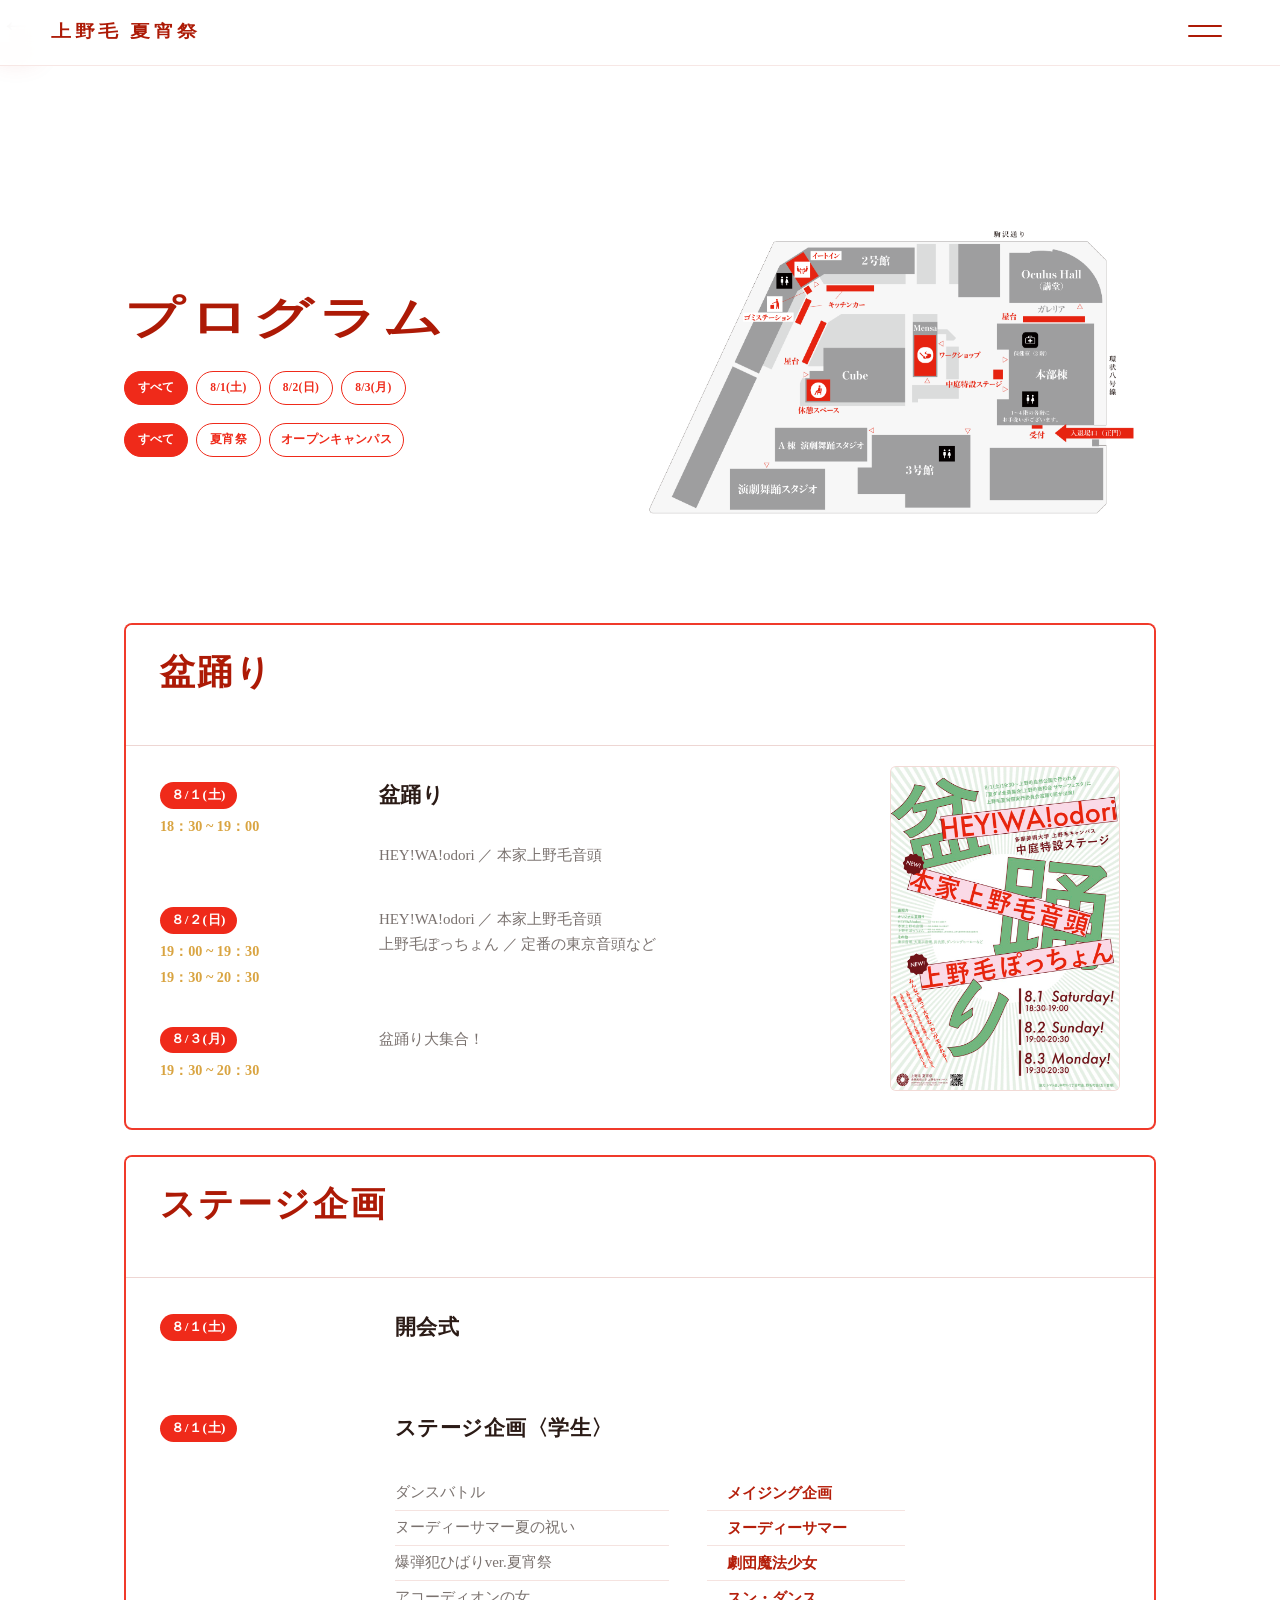
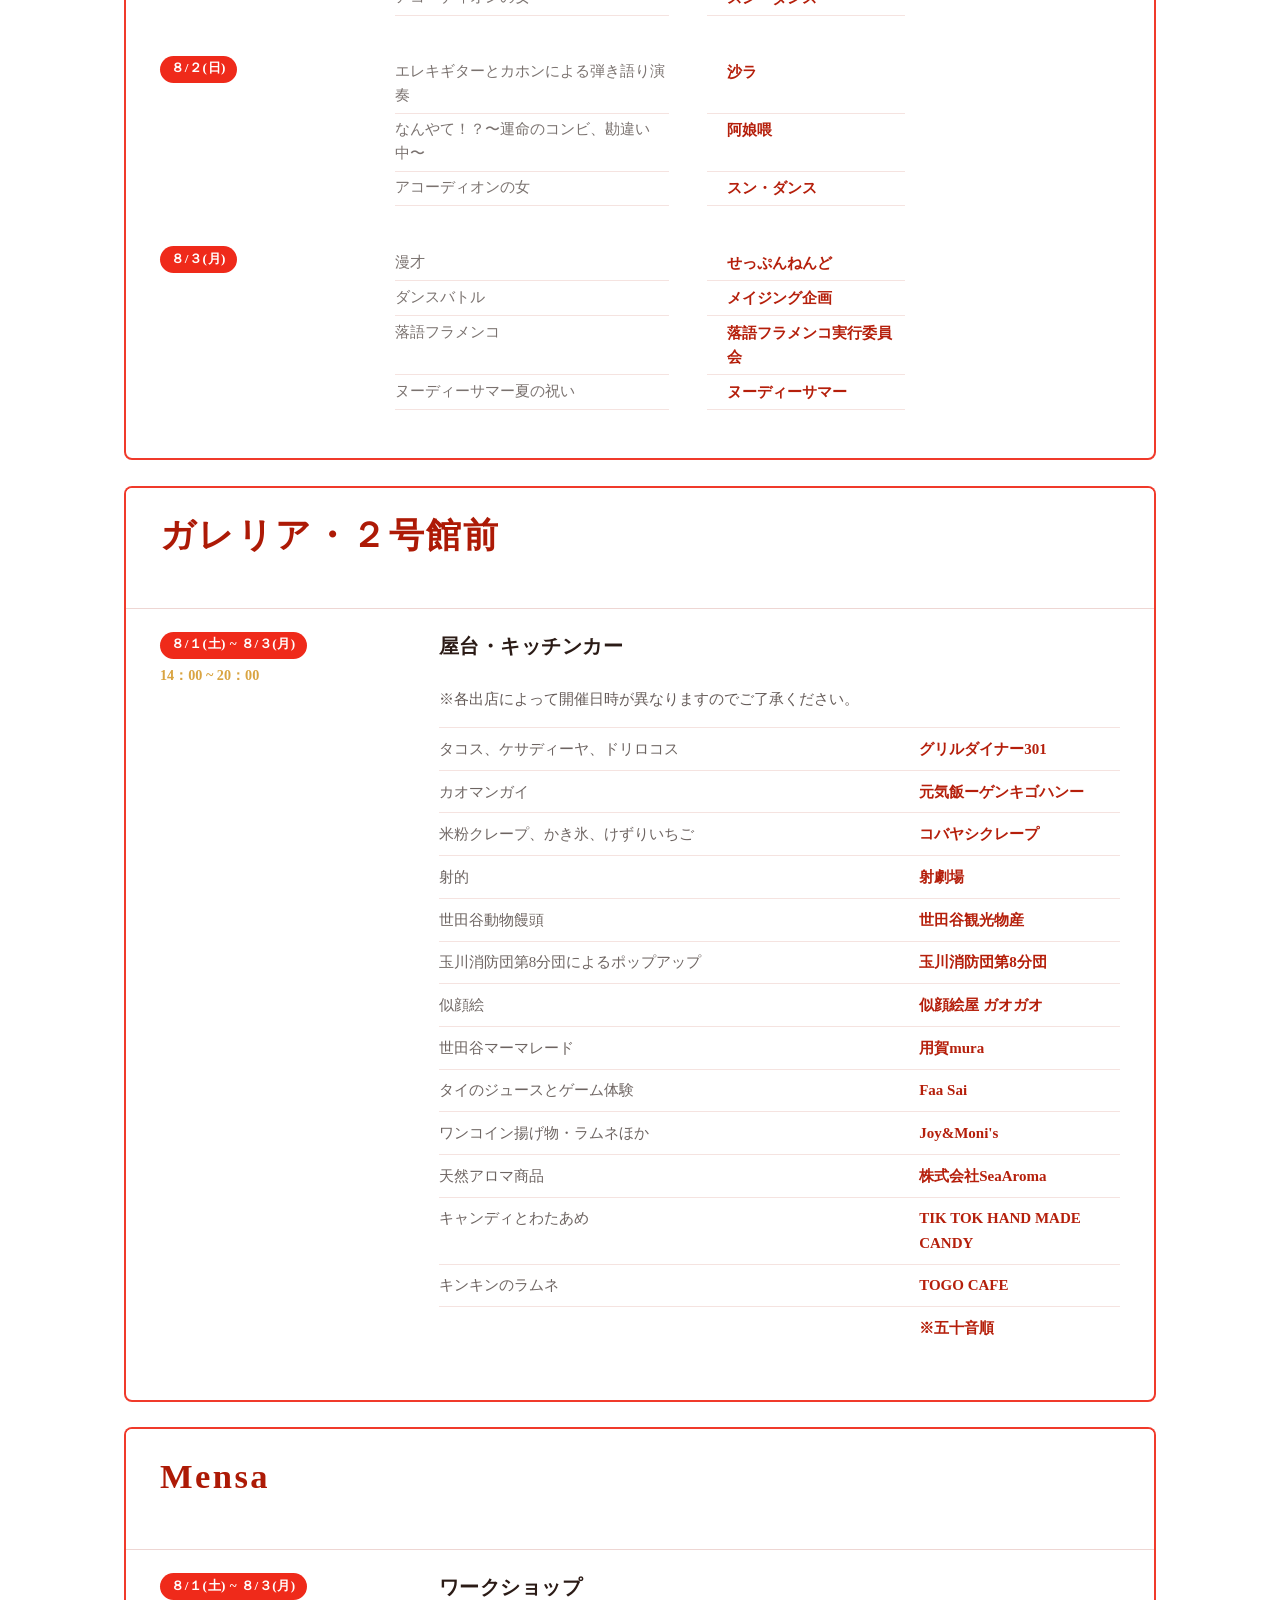
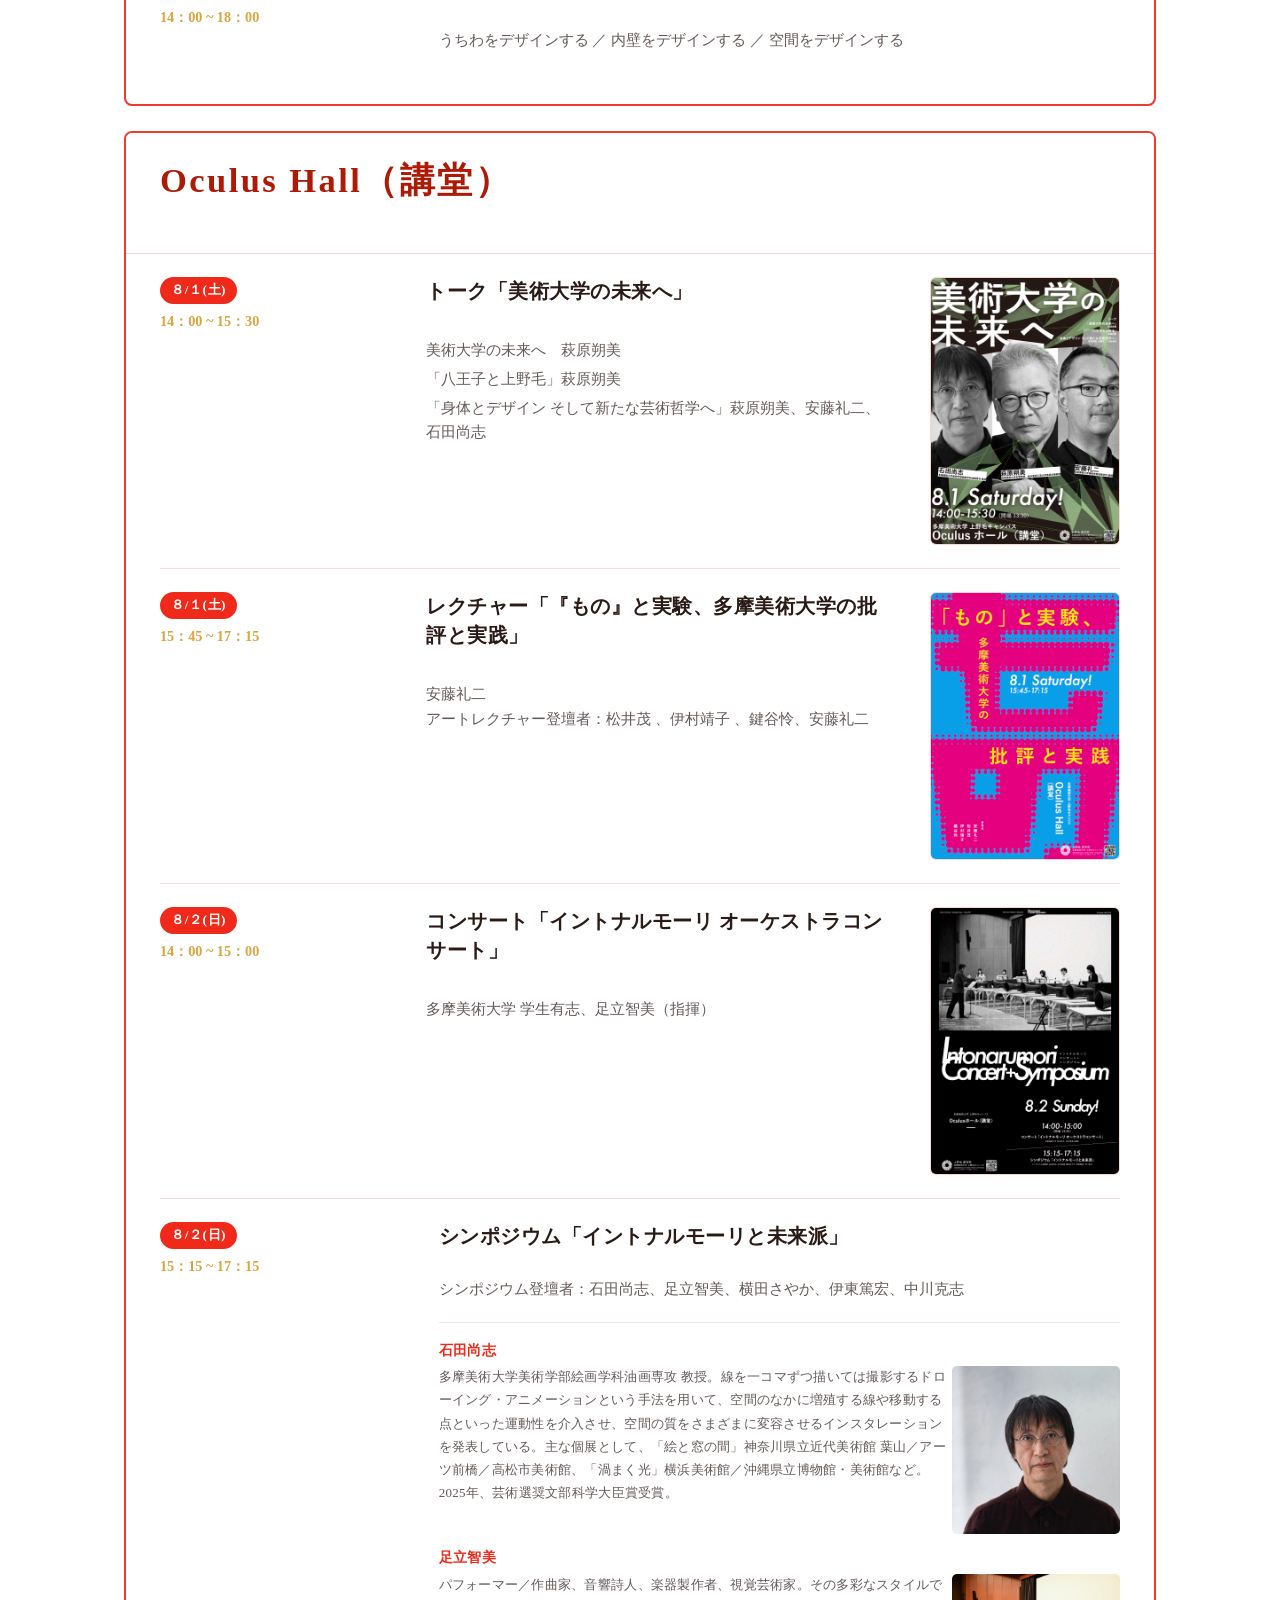
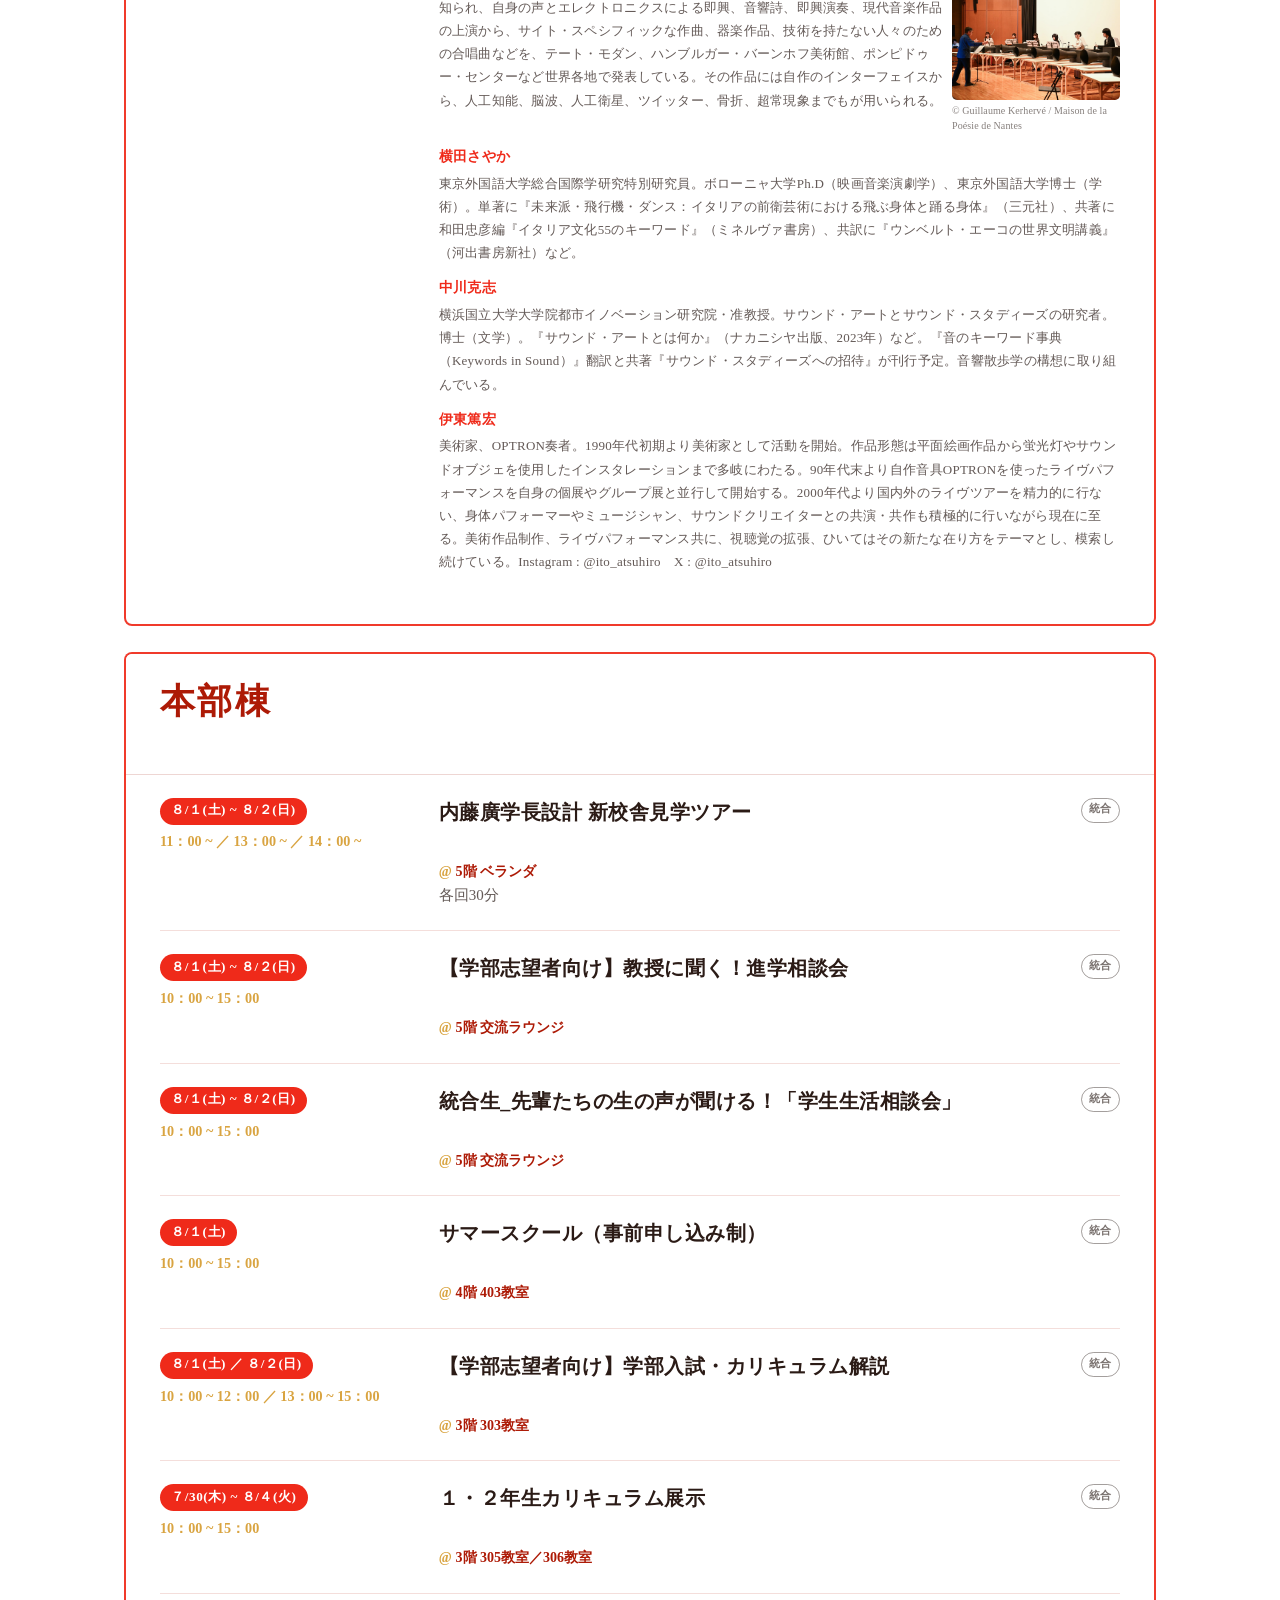
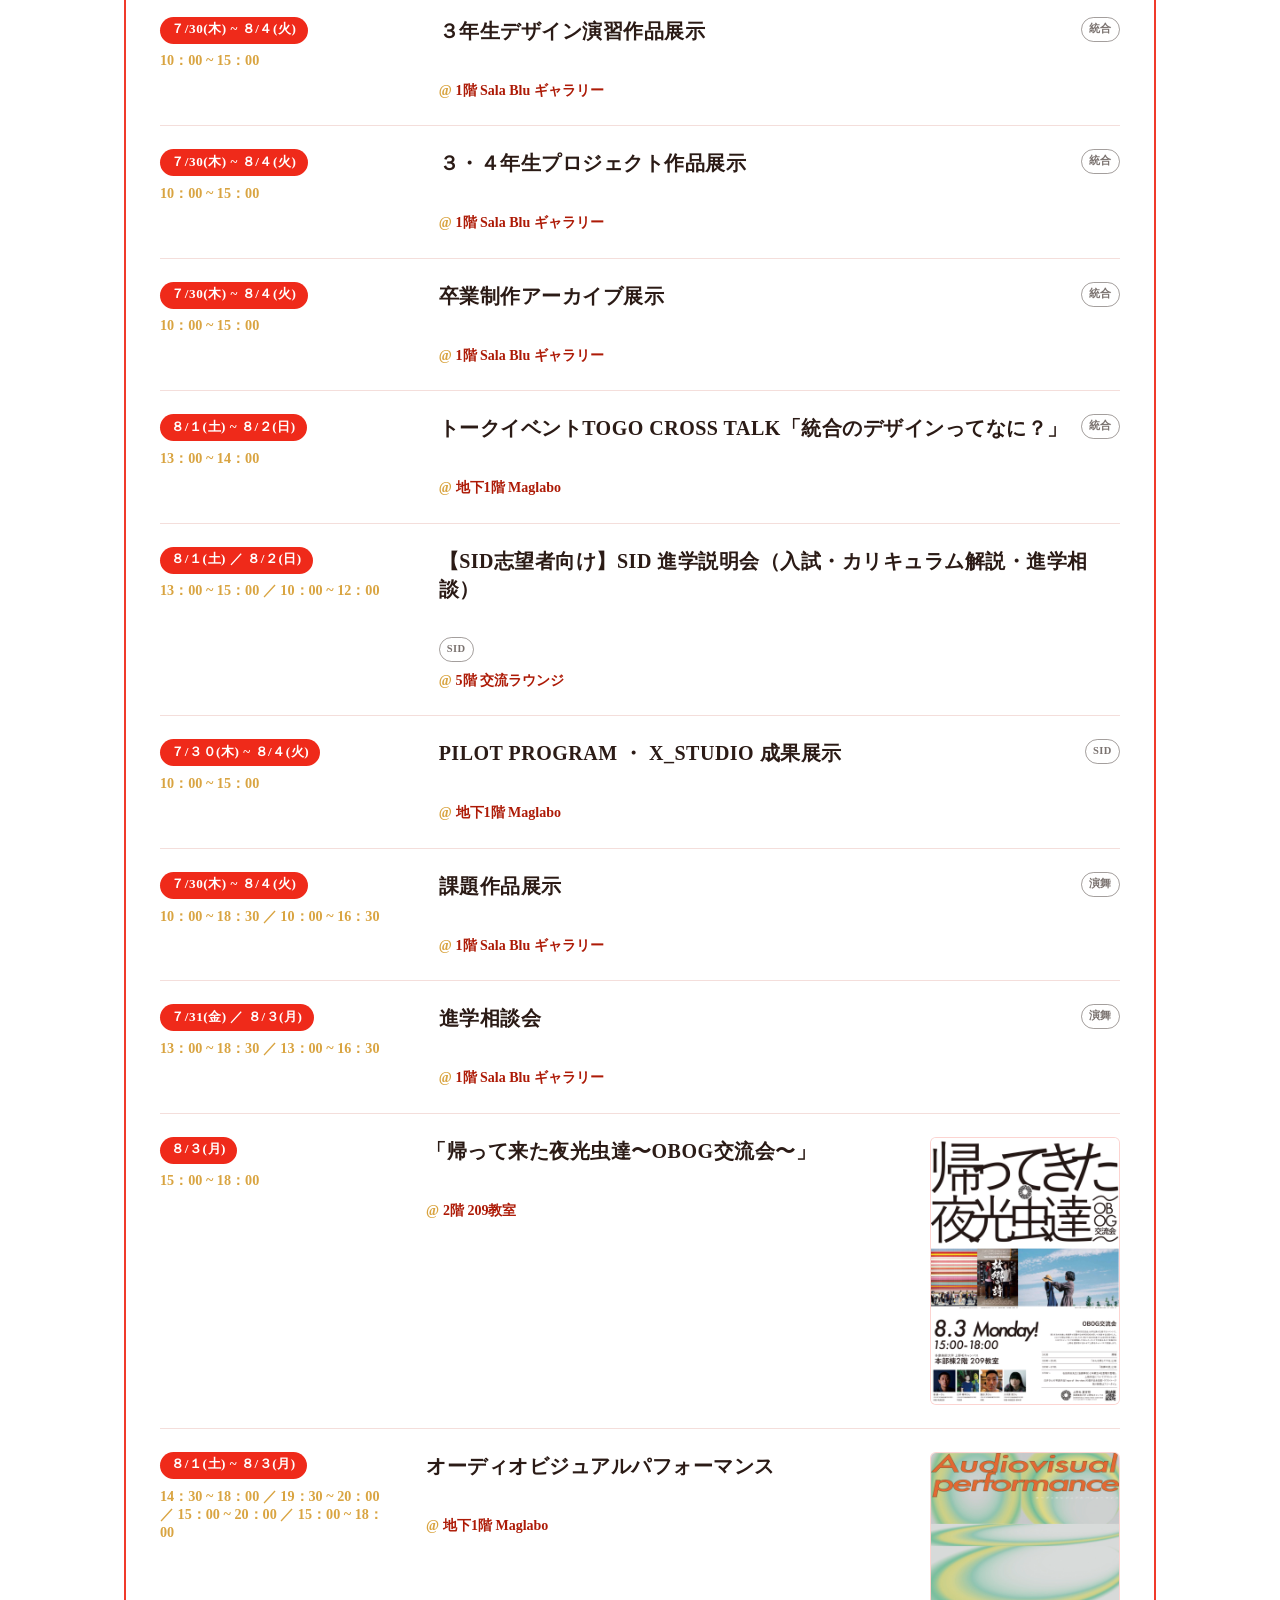
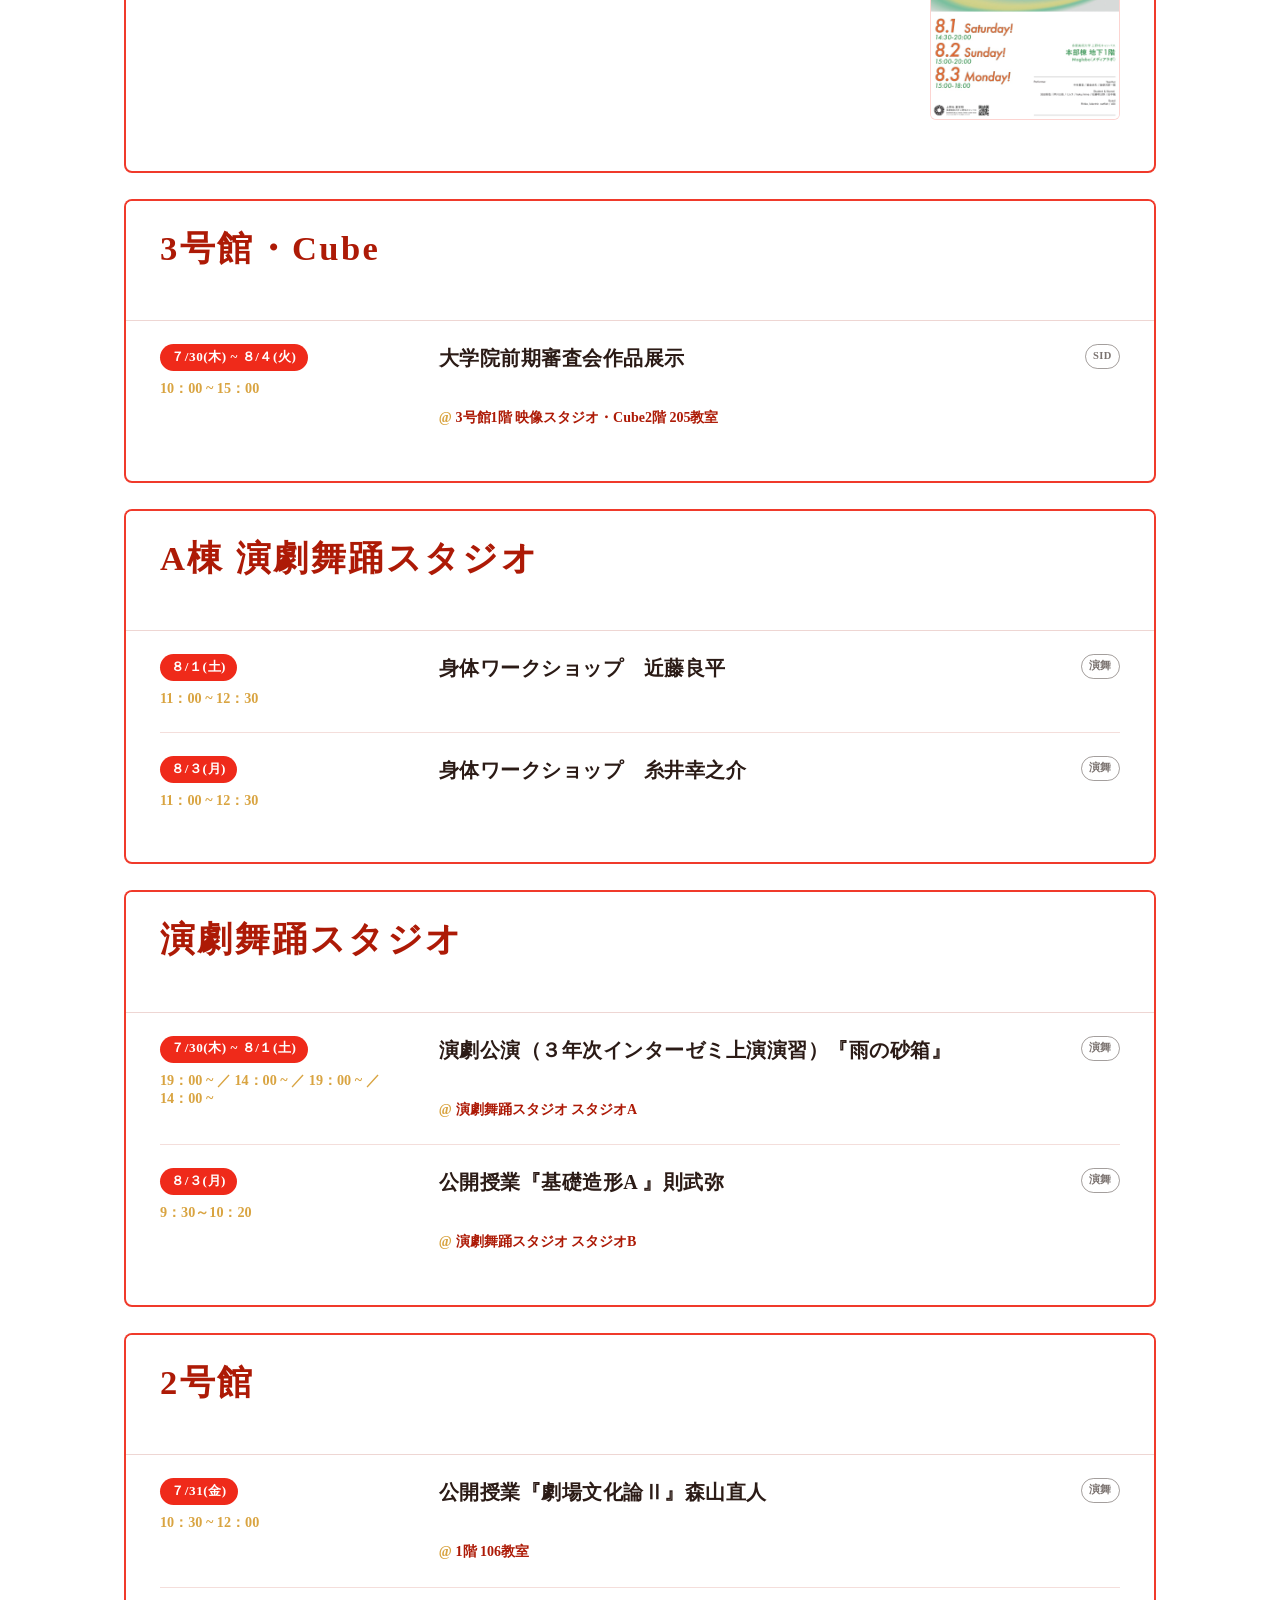
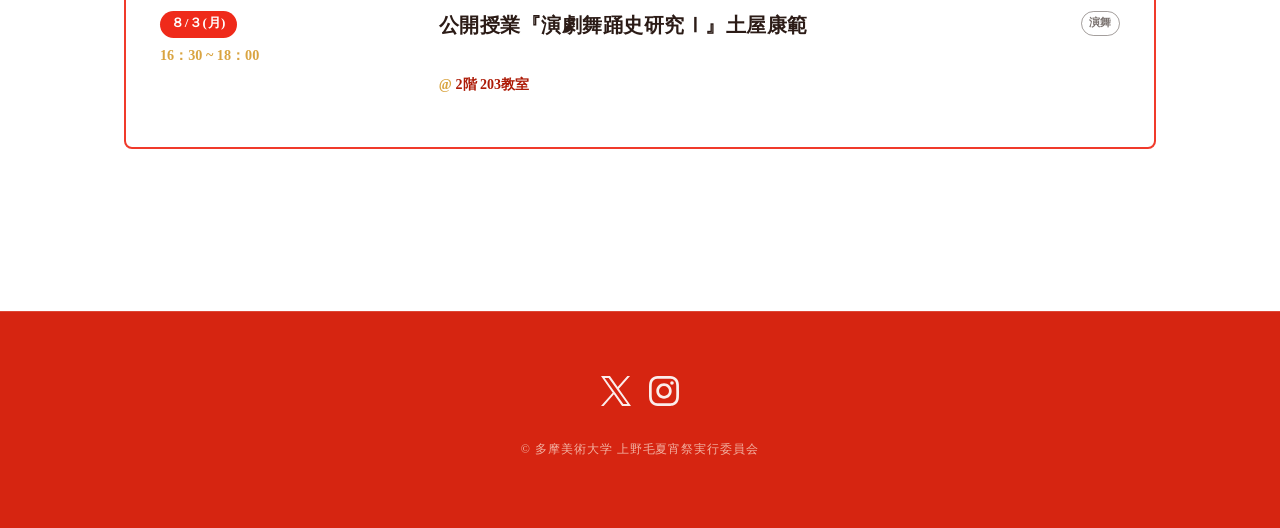
==== commit f06eadda: "Add files via upload" ====
--- a/program.html
+++ b/program.html
@@ -31,6 +31,7 @@
     <nav id="siteNav" class="site-nav-panel" aria-label="サイトメニュー">
       <ul>
         <li><a href="index.html#Timetable">タイムテーブル</a></li>
+        <li><a href="program.html">プログラム</a></li>
         <li><a href="index.html#VenueMap">会場マップ</a></li>
         <li><a href="index.html#Access">アクセス</a></li>
         <li><a href="index.html#Credit">クレジット</a></li>
@@ -49,14 +50,29 @@
             <h1>プログラム</h1>
           </div>
 
-          <div class="program-date-filter" aria-label="日付で絞り込み">
-            <button type="button" class="is-active" data-program-date="all" aria-pressed="true">すべて</button>
-            <button type="button" data-program-date="7/30" aria-pressed="false">7/30(木)</button>
-            <button type="button" data-program-date="7/31" aria-pressed="false">7/31(金)</button>
-            <button type="button" data-program-date="8/1" aria-pressed="false">8/1(土)</button>
-            <button type="button" data-program-date="8/2" aria-pressed="false">8/2(日)</button>
-            <button type="button" data-program-date="8/3" aria-pressed="false">8/3(月)</button>
-            <button type="button" data-program-date="8/4" aria-pressed="false">8/4(火)</button>
+          <div class="program-filter-panel" aria-label="プログラム絞り込み">
+            <div class="program-filter-group">
+              <p class="program-filter-label">日付</p>
+              <div class="program-date-filter" aria-label="日付で絞り込み">
+                <button type="button" class="is-active" data-program-date="all" aria-pressed="true">すべて</button>
+                <button type="button" data-program-date="8/1" aria-pressed="false">8/1(土)</button>
+                <button type="button" data-program-date="8/2" aria-pressed="false">8/2(日)</button>
+                <button type="button" data-program-date="8/3" aria-pressed="false">8/3(月)</button>
+              </div>
+            </div>
+            <div class="program-filter-group">
+              <p class="program-filter-label">区分</p>
+              <div class="program-type-filter" aria-label="開催区分で絞り込み">
+                <button type="button" class="is-active" data-program-type="all" aria-pressed="true">すべて</button>
+                <button type="button" data-program-type="festival" aria-pressed="false">夏宵祭</button>
+                <button type="button" data-program-type="open-campus" aria-pressed="false">オープンキャンパス</button>
+              </div>
+            </div>
+          </div>
+
+          <div class="program-type-legend" aria-label="開催区分">
+            <span class="program-type type-festival">夏宵祭 8/1(土) ~ 8/3(月)</span>
+            <span class="program-type type-open-campus">オープンキャンパス 7/30(木) ~ 8/4(火)</span>
           </div>
 
           <figure class="program-inline-map" aria-label="会場マップ">
@@ -64,410 +80,26 @@
           </figure>
         </div>
 
-        <article id="building-2" class="program-block location-block">
-          <div class="program-block-head">
-            <h3>2号館</h3>
-          </div>
-          <div class="location-list">
-            <div class="location-event">
-              <div class="location-schedule">
-                <span class="location-date">７/31(金)</span>
-                <span class="location-hours">10：30 ~ 12：00</span>
-              </div>
-              <div class="location-main">
-                <div class="location-title-row">
-                  <h4>公開授業『劇場文化論Ⅱ』森山直人</h4>
-                  <span class="location-tag tag-performance">演舞</span>
-                </div>
-                <p class="location-room">1階 106教室</p>
-              </div>
-            </div>
-
-            <div class="location-event">
-              <div class="location-schedule">
-                <span class="location-date">８/３(月)</span>
-                <span class="location-hours">16：30 ~ 18：00</span>
-              </div>
-              <div class="location-main">
-                <div class="location-title-row">
-                  <h4>公開授業『演劇舞踊史研究Ⅰ』土屋康範</h4>
-                  <span class="location-tag tag-performance">演舞</span>
-                </div>
-                <p class="location-room">2階 203教室</p>
-              </div>
-            </div>
-          </div>
-        </article>
-
-        <article id="mensa" class="program-block location-block">
-          <div class="program-block-head">
-            <h3>Mensa</h3>
-          </div>
-          <div class="location-list">
-            <div class="location-event">
-              <div class="location-schedule">
-                <span class="location-date">８/１(土) ~ ８/３(月)</span>
-                <span class="location-hours">14：00 ~ 18：00</span>
-              </div>
-              <div class="location-main">
-                <h4>ワークショップ</h4>
-                <p class="location-detail">うちわをデザインする ／ 内壁をデザインする ／ 空間をデザインする</p>
-              </div>
-            </div>
-          </div>
-        </article>
-
-        <article id="oculus" class="program-block location-block">
-          <div class="program-block-head">
-            <h3>Oculus Hall（講堂）</h3>
-          </div>
-          <div class="location-list">
-            <div class="location-event has-media">
-              <div class="location-schedule">
-                <span class="location-date">８/１(土)</span>
-                <span class="location-hours">14：00 ~ 15：30</span>
-              </div>
-              <div class="location-main">
-                <h4>トーク「美術大学の未来へ」</h4>
-                <ul class="location-detail-list">
-                  <li>美術大学の未来へ　萩原朔美</li>
-                  <li>「八王子と上野毛」萩原朔美</li>
-                  <li>「身体とデザイン そして新たな芸術哲学へ」萩原朔美、安藤礼二、石田尚志</li>
-                </ul>
-              </div>
-              <figure class="location-media"><img src="poster5-display.jpg" alt=""></figure>
-            </div>
-
-            <div class="location-event has-media">
-              <div class="location-schedule">
-                <span class="location-date">８/１(土)</span>
-                <span class="location-hours">15：45 ~ 17：15</span>
-              </div>
-              <div class="location-main">
-                <h4>レクチャー「『もの』と実験、多摩美術大学の批評と実践」</h4>
-                <p class="location-detail">安藤礼二</p>
-                <p class="location-detail">アートレクチャー登壇者：松井茂 、伊村靖子 、鍵谷怜、安藤礼二</p>
-              </div>
-              <figure class="location-media"><img src="poster4-display.jpg" alt=""></figure>
-            </div>
-
-            <div class="location-event has-media">
-              <div class="location-schedule">
-                <span class="location-date">８/２(日)</span>
-                <span class="location-hours">14：00 ~ 15：00</span>
-              </div>
-              <div class="location-main">
-                <h4>コンサート「イントナルモーリ オーケストラコンサート」</h4>
-                <p class="location-detail">多摩美術大学 学生有志、足立智美（指揮）</p>
-              </div>
-              <figure class="location-media"><img src="poster2-display.jpg" alt=""></figure>
-            </div>
-
-            <div class="location-event">
-              <div class="location-schedule">
-                <span class="location-date">８/２(日)</span>
-                <span class="location-hours">15：15 ~ 17：15</span>
-              </div>
-              <div class="location-main">
-                <h4>シンポジウム「イントナルモーリと未来派」</h4>
-                <p class="location-detail">シンポジウム登壇者：石田尚志、足立智美、横田さやか、伊東篤宏、中川克志</p>
-              </div>
-            </div>
-          </div>
-        </article>
-
-        <article id="main-building" class="program-block location-block">
-          <div class="program-block-head">
-            <h3>本部棟</h3>
-          </div>
-          <div class="location-list">
-            <div class="location-event">
-              <div class="location-schedule">
-                <span class="location-date">８/１(土) ~ ８/２(日)</span>
-                <span class="location-hours">11：00 ~ ／ 13：00 ~ ／ 14：00 ~</span>
-              </div>
-              <div class="location-main">
-                <div class="location-title-row">
-                  <h4>内藤廣学長設計 新校舎見学ツアー</h4>
-                  <span class="location-tag tag-integrated">統合</span>
-                </div>
-                <p class="location-room">5階 ベランダ</p>
-                <p class="location-detail">各回30分</p>
-              </div>
-            </div>
-
-            <div class="location-event">
-              <div class="location-schedule">
-                <span class="location-date">８/１(土) ~ ８/２(日)</span>
-                <span class="location-hours">10：00 ~ 15：00</span>
-              </div>
-              <div class="location-main">
-                <div class="location-title-row">
-                  <h4>【学部志望者向け】教授に聞く！進学相談会</h4>
-                  <span class="location-tag tag-integrated">統合</span>
-                </div>
-                <p class="location-room">5階 交流ラウンジ</p>
-              </div>
-            </div>
-
-            <div class="location-event">
-              <div class="location-schedule">
-                <span class="location-date">８/１(土) ~ ８/２(日)</span>
-                <span class="location-hours">10：00 ~ 15：00</span>
-              </div>
-              <div class="location-main">
-                <div class="location-title-row">
-                  <h4>統合生_先輩たちの生の声が聞ける！「学生生活相談会」</h4>
-                  <span class="location-tag tag-integrated">統合</span>
-                </div>
-                <p class="location-room">5階 交流ラウンジ</p>
-              </div>
-            </div>
-
-            <div class="location-event">
-              <div class="location-schedule">
-                <span class="location-date">８/１(土)</span>
-                <span class="location-hours">10：00 ~ 15：00</span>
-              </div>
-              <div class="location-main">
-                <div class="location-title-row">
-                  <h4>サマースクール（事前申し込み制）</h4>
-                  <span class="location-tag tag-integrated">統合</span>
-                </div>
-                <p class="location-room">4階 403教室</p>
-              </div>
-            </div>
-
-            <div class="location-event">
-              <div class="location-schedule">
-                <span class="location-date">８/１(土) ／ ８/２(日)</span>
-                <span class="location-hours">10：00 ~ 12：00 ／ 13：00 ~ 15：00</span>
-              </div>
-              <div class="location-main">
-                <div class="location-title-row">
-                  <h4>【学部志望者向け】学部入試・カリキュラム解説</h4>
-                  <span class="location-tag tag-integrated">統合</span>
-                </div>
-                <p class="location-room">3階 303教室</p>
-              </div>
-            </div>
-
-            <div class="location-event">
-              <div class="location-schedule">
-                <span class="location-date">７/30(木) ~ ８/４(火)</span>
-                <span class="location-hours">10：00 ~ 15：00</span>
-              </div>
-              <div class="location-main">
-                <div class="location-title-row">
-                  <h4>１・２年生カリキュラム展示</h4>
-                  <span class="location-tag tag-integrated">統合</span>
-                </div>
-                <p class="location-room">3階 305教室／306教室</p>
-              </div>
-            </div>
-
-            <div class="location-event">
-              <div class="location-schedule">
-                <span class="location-date">７/30(木) ~ ８/４(火)</span>
-                <span class="location-hours">10：00 ~ 15：00</span>
-              </div>
-              <div class="location-main">
-                <div class="location-title-row">
-                  <h4>３年生デザイン演習作品展示</h4>
-                  <span class="location-tag tag-integrated">統合</span>
-                </div>
-                <p class="location-room">1階 Sala Blu ギャラリー</p>
-              </div>
-            </div>
-
-            <div class="location-event">
-              <div class="location-schedule">
-                <span class="location-date">７/30(木) ~ ８/４(火)</span>
-                <span class="location-hours">10：00 ~ 15：00</span>
-              </div>
-              <div class="location-main">
-                <div class="location-title-row">
-                  <h4>３・４年生プロジェクト作品展示</h4>
-                  <span class="location-tag tag-integrated">統合</span>
-                </div>
-                <p class="location-room">1階 Sala Blu ギャラリー</p>
-              </div>
-            </div>
-
-            <div class="location-event">
-              <div class="location-schedule">
-                <span class="location-date">７/30(木) ~ ８/４(火)</span>
-                <span class="location-hours">10：00 ~ 15：00</span>
-              </div>
-              <div class="location-main">
-                <div class="location-title-row">
-                  <h4>卒業制作アーカイブ展示</h4>
-                  <span class="location-tag tag-integrated">統合</span>
-                </div>
-                <p class="location-room">1階 Sala Blu ギャラリー</p>
-              </div>
-            </div>
-
-            <div class="location-event">
-              <div class="location-schedule">
-                <span class="location-date">８/１(土) ~ ８/２(日)</span>
-                <span class="location-hours">13：00 ~ 14：00</span>
-              </div>
-              <div class="location-main">
-                <div class="location-title-row">
-                  <h4>トークイベントTOGO CROSS TALK「統合のデザインってなに？」</h4>
-                  <span class="location-tag tag-integrated">統合</span>
-                </div>
-                <p class="location-room">地下1階 Maglabo</p>
-              </div>
-            </div>
-
-            <div class="location-event">
-              <div class="location-schedule">
-                <span class="location-date">８/１(土) ／ ８/２(日)</span>
-                <span class="location-hours">13：00 ~ 15：00 ／ 10：00 ~ 12：00</span>
-              </div>
-              <div class="location-main">
-                <div class="location-title-row">
-                  <h4>【SID志望者向け】SID 進学説明会（入試・カリキュラム解説・進学相談）</h4>
-                  <span class="location-tag tag-sid">SID</span>
-                </div>
-                <p class="location-room">5階 交流ラウンジ</p>
-              </div>
-            </div>
-
-            <div class="location-event">
-              <div class="location-schedule">
-                <span class="location-date">７/３０(木) ~ ８/４(火)</span>
-                <span class="location-hours">10：00 ~ 15：00</span>
-              </div>
-              <div class="location-main">
-                <div class="location-title-row">
-                  <h4>PILOT PROGRAM ・ X_STUDIO 成果展示</h4>
-                  <span class="location-tag tag-sid">SID</span>
-                </div>
-                <p class="location-room">地下1階 Maglabo</p>
-              </div>
-            </div>
-
-            <div class="location-event">
-              <div class="location-schedule">
-                <span class="location-date">７/３０(木) ~ ３１(金)</span>
-                <span class="location-hours">10：00 ~ 18：30</span>
-                <span class="location-date">８/１(土) ~ ４(火)</span>
-                <span class="location-hours">10：00 ~ 16：30</span>
-              </div>
-              <div class="location-main">
-                <div class="location-title-row">
-                  <h4>課題作品展示</h4>
-                  <span class="location-tag tag-performance">演舞</span>
-                </div>
-                <p class="location-room">1階 Sala Blu ギャラリー</p>
-              </div>
-            </div>
-
-            <div class="location-event">
-              <div class="location-schedule">
-                <span class="location-date">７/３１(金)</span>
-                <span class="location-hours">13：00 ~ 18：30</span>
-                <span class="location-date">８/３(月)</span>
-                <span class="location-hours">13：00 ~ 16：30</span>
-              </div>
-              <div class="location-main">
-                <div class="location-title-row">
-                  <h4>進学相談会</h4>
-                  <span class="location-tag tag-performance">演舞</span>
-                </div>
-                <p class="location-room">1階 Sala Blu ギャラリー</p>
-              </div>
-            </div>
-
-            <div class="location-event has-media">
-              <div class="location-schedule">
-                <span class="location-date">８/３(月)</span>
-                <span class="location-hours">15：00 ~ 18：00</span>
-              </div>
-              <div class="location-main">
-                <h4>「帰って来た夜光虫達〜OBOG交流会〜」</h4>
-                <p class="location-room">2階 209教室</p>
-              </div>
-              <figure class="location-media"><img src="poster1-display.jpg" alt=""></figure>
-            </div>
-
-            <div class="location-event has-media">
-              <div class="location-schedule">
-                <span class="location-date">８/１(土)</span>
-                <span class="location-hours">14：30 ~ 18：00 ／ 19：30 ~ 20：00</span>
-                <span class="location-date">８/２(日)</span>
-                <span class="location-hours">15：00 ~ 20：00</span>
-                <span class="location-date">８/３(月)</span>
-                <span class="location-hours">15：00 ~ 18：00</span>
-              </div>
-              <div class="location-main">
-                <h4>オーディオビジュアルパフォーマンス</h4>
-                <p class="location-room">地下1階 Maglabo</p>
-              </div>
-              <figure class="location-media"><img src="poster3-display.jpg" alt=""></figure>
-            </div>
-          </div>
-        </article>
-
-        <article id="stage" class="program-block location-block">
-          <div class="program-block-head">
-            <h3>中庭特設ステージ</h3>
-          </div>
-          <div class="location-list">
-            <div class="location-event">
-              <div class="location-schedule">
-                <span class="location-date">８/１(土)</span>
-                <span class="location-hours">18：00 ~ 18：30</span>
-              </div>
-              <div class="location-main">
-                <h4>開会式</h4>
-              </div>
-            </div>
-
+        <article id="bon-dance" class="program-block location-block bon-dance-block">
+          <div class="program-block-head">
+            <h3>盆踊り</h3>
+          </div>
+          <div class="location-list">
             <div class="location-event has-media">
               <div class="location-schedule">
                 <span class="location-date">８/１(土)</span>
                 <span class="location-hours">18：30 ~ 19：00</span>
               </div>
               <div class="location-main">
-                <h4>盆踊り</h4>
+                <div class="location-title-row program-title-row">
+                  <h4>盆踊り</h4>
+                  <div class="program-labels">
+                    <span class="program-type type-festival">夏宵祭</span>
+                  </div>
+                </div>
                 <p class="location-detail">HEY!WA!odori ／ 本家上野毛音頭</p>
               </div>
-              <figure class="location-media"><img src="poster6-display.jpg" alt=""></figure>
-            </div>
-
-            <div class="location-event">
-              <div class="location-schedule">
-                <span class="location-date">８/１(土)</span>
-                <span class="location-hours">19：00 ~ 20：30</span>
-              </div>
-              <div class="location-main">
-                <h4>ステージ企画〈学生〉</h4>
-                <ul class="location-detail-list">
-                  <li>ダンスバトル　メイジング企画</li>
-                  <li>ヌーディーサマー夏の祝い　ヌーディーサマー</li>
-                  <li>爆弾犯ひばりver.夏宵祭　劇団魔法少女</li>
-                  <li>アコーディオンの女　スン・ダンス</li>
-                </ul>
-              </div>
-            </div>
-
-            <div class="location-event">
-              <div class="location-schedule">
-                <span class="location-date">８/２(日)</span>
-                <span class="location-hours">18：00 ~ 19：00</span>
-              </div>
-              <div class="location-main">
-                <h4>ステージ企画〈学生〉</h4>
-                <ul class="location-detail-list">
-                  <li>エレキギターとカホンによる弾き語り演奏　沙ラ</li>
-                  <li>なんやて！？〜運命のコンビ、勘違い中〜　阿娘喂</li>
-                  <li>アコーディオンの女　スン・ダンス</li>
-                </ul>
-              </div>
+              <figure class="location-media bon-dance-poster"><img src="poster6-display.jpg" alt="盆踊り ポスター"></figure>
             </div>
 
             <div class="location-event">
@@ -477,7 +109,11 @@
                 <span class="location-hours is-subtime">19：30 ~ 20：30</span>
               </div>
               <div class="location-main">
-                <h4>盆踊り</h4>
+                <div class="location-title-row program-title-row">
+                  <div class="program-labels">
+                    <span class="program-type type-festival">夏宵祭</span>
+                  </div>
+                </div>
                 <p class="location-detail">HEY!WA!odori ／ 本家上野毛音頭</p>
                 <p class="location-detail">上野毛ぽっちょん ／ 定番の東京音頭など</p>
               </div>
@@ -486,119 +122,96 @@
             <div class="location-event">
               <div class="location-schedule">
                 <span class="location-date">８/３(月)</span>
+                <span class="location-hours">19：30 ~ 20：30</span>
+              </div>
+              <div class="location-main">
+                <div class="location-title-row program-title-row">
+                  <div class="program-labels">
+                    <span class="program-type type-festival">夏宵祭</span>
+                  </div>
+                </div>
+                <p class="location-detail">盆踊り大集合！</p>
+              </div>
+            </div>
+          </div>
+        </article>
+
+        <article id="stage" class="program-block location-block">
+          <div class="program-block-head">
+            <h3>ステージ企画</h3>
+          </div>
+          <div class="location-list">
+            <div class="location-event">
+              <div class="location-schedule">
+                <span class="location-date">８/１(土)</span>
+                <span class="location-hours">18：00 ~ 18：30</span>
+              </div>
+              <div class="location-main">
+                <div class="location-title-row program-title-row">
+                  <h4>開会式</h4>
+                  <div class="program-labels">
+                    <span class="program-type type-festival">夏宵祭</span>
+                  </div>
+                </div>
+              </div>
+            </div>
+
+            <div class="location-event">
+              <div class="location-schedule">
+                <span class="location-date">８/１(土)</span>
+                <span class="location-hours">19：00 ~ 20：30</span>
+              </div>
+              <div class="location-main">
+                <div class="location-title-row program-title-row">
+                  <h4>ステージ企画〈学生〉</h4>
+                  <div class="program-labels">
+                    <span class="program-type type-festival">夏宵祭</span>
+                  </div>
+                </div>
+                <div class="stage-act-grid">
+                  <span class="stage-act-title">ダンスバトル</span><strong class="shop-name">メイジング企画</strong>
+                  <span class="stage-act-title">ヌーディーサマー夏の祝い</span><strong class="shop-name">ヌーディーサマー</strong>
+                  <span class="stage-act-title">爆弾犯ひばりver.夏宵祭</span><strong class="shop-name">劇団魔法少女</strong>
+                  <span class="stage-act-title">アコーディオンの女</span><strong class="shop-name">スン・ダンス</strong>
+                </div>
+              </div>
+            </div>
+
+            <div class="location-event">
+              <div class="location-schedule">
+                <span class="location-date">８/２(日)</span>
+                <span class="location-hours">18：00 ~ 19：00</span>
+              </div>
+              <div class="location-main">
+                <div class="location-title-row program-title-row">
+                  <div class="program-labels">
+                    <span class="program-type type-festival">夏宵祭</span>
+                  </div>
+                </div>
+                <div class="stage-act-grid">
+                  <span class="stage-act-title">エレキギターとカホンによる弾き語り演奏</span><strong class="shop-name">沙ラ</strong>
+                  <span class="stage-act-title">なんやて！？〜運命のコンビ、勘違い中〜</span><strong class="shop-name">阿娘喂</strong>
+                  <span class="stage-act-title">アコーディオンの女</span><strong class="shop-name">スン・ダンス</strong>
+                </div>
+              </div>
+            </div>
+
+            <div class="location-event">
+              <div class="location-schedule">
+                <span class="location-date">８/３(月)</span>
                 <span class="location-hours">18：00 ~ 19：30</span>
               </div>
               <div class="location-main">
-                <h4>ステージ企画〈学生〉</h4>
-                <ul class="location-detail-list">
-                  <li>漫才　せっぷんねんど</li>
-                  <li>ダンスバトル　メイジング企画</li>
-                  <li>落語フラメンコ　落語フラメンコ実行委員会</li>
-                  <li>ヌーディーサマー夏の祝い　ヌーディーサマー</li>
-                </ul>
-              </div>
-            </div>
-
-            <div class="location-event">
-              <div class="location-schedule">
-                <span class="location-date">８/３(月)</span>
-                <span class="location-hours">19：30 ~ 20：30</span>
-              </div>
-              <div class="location-main">
-                <h4>盆踊り</h4>
-                <p class="location-detail">盆踊り大集合！</p>
-              </div>
-            </div>
-          </div>
-        </article>
-
-        <article id="other" class="program-block location-block">
-          <div class="program-block-head">
-            <h3>その他の会場</h3>
-          </div>
-          <div class="location-list">
-            <div class="location-event">
-              <div class="location-schedule">
-                <span class="location-date">７/30(木) ~ ８/４(火)</span>
-                <span class="location-hours">10：00 ~ 15：00</span>
-              </div>
-              <div class="location-main">
-                <div class="location-title-row">
-                  <h4>大学院前期審査会作品展示</h4>
-                  <span class="location-tag tag-sid">SID</span>
-                </div>
-                <p class="location-room">3号館1階 映像スタジオ・Cube2階 205教室</p>
-              </div>
-            </div>
-          </div>
-        </article>
-
-        <article id="studio" class="program-block location-block">
-          <div class="program-block-head">
-            <h3>演劇舞踊スタジオ</h3>
-          </div>
-          <div class="location-list">
-            <div class="location-event">
-              <div class="location-schedule">
-                <span class="location-date">７/30(木)</span>
-                <span class="location-hours">19：00 ~</span>
-                <span class="location-date">７/31(金)</span>
-                <span class="location-hours">14：00 ~ ／ 19：00 ~</span>
-                <span class="location-date">８/１(土)</span>
-                <span class="location-hours">14：00 ~</span>
-              </div>
-              <div class="location-main">
-                <div class="location-title-row">
-                  <h4>演劇公演（３年次インターゼミ上演演習）『雨の砂箱』</h4>
-                  <span class="location-tag tag-performance">演舞</span>
-                </div>
-                <p class="location-room">演劇舞踊スタジオ スタジオA</p>
-              </div>
-            </div>
-
-            <div class="location-event">
-              <div class="location-schedule">
-                <span class="location-date">８/３(月)</span>
-                <span class="location-hours">9：30～10：20</span>
-              </div>
-              <div class="location-main">
-                <div class="location-title-row">
-                  <h4>公開授業『基礎造形A 』則武弥</h4>
-                  <span class="location-tag tag-performance">演舞</span>
-                </div>
-                <p class="location-room">演劇舞踊スタジオ スタジオB</p>
-              </div>
-            </div>
-          </div>
-        </article>
-
-        <article id="a-studio" class="program-block location-block">
-          <div class="program-block-head">
-            <h3>A棟 演劇舞踊スタジオ</h3>
-          </div>
-          <div class="location-list">
-            <div class="location-event">
-              <div class="location-schedule">
-                <span class="location-date">８/１(土)</span>
-                <span class="location-hours">11：00 ~ 12：30</span>
-              </div>
-              <div class="location-main">
-                <div class="location-title-row">
-                  <h4>身体ワークショップ　近藤良平</h4>
-                  <span class="location-tag tag-performance">演舞</span>
-                </div>
-              </div>
-            </div>
-
-            <div class="location-event">
-              <div class="location-schedule">
-                <span class="location-date">８/３(月)</span>
-                <span class="location-hours">11：00 ~ 12：30</span>
-              </div>
-              <div class="location-main">
-                <div class="location-title-row">
-                  <h4>身体ワークショップ　糸井幸之介</h4>
-                  <span class="location-tag tag-performance">演舞</span>
+                <div class="location-title-row program-title-row">
+                  <div class="program-labels">
+                    <span class="program-type type-festival">夏宵祭</span>
+                  </div>
+                </div>
+                <div class="stage-act-grid">
+                  <span class="stage-act-title">漫才</span><strong class="shop-name">せっぷんねんど</strong>
+                  <span class="stage-act-title">ダンスバトル</span><strong class="shop-name">メイジング企画</strong>
+                  <span class="stage-act-title">落語フラメンコ</span><strong class="shop-name">落語フラメンコ実行委員会</strong>
+                  <span class="stage-act-title">ヌーディーサマー夏の祝い</span><strong class="shop-name">ヌーディーサマー</strong>
                 </div>
               </div>
             </div>
@@ -616,7 +229,12 @@
                 <span class="location-hours">14：00 ~ 20：00</span>
               </div>
               <div class="location-main">
-                <h4>屋台・キッチンカー</h4>
+                <div class="location-title-row program-title-row">
+                  <h4>屋台・キッチンカー</h4>
+                  <div class="program-labels">
+                    <span class="program-type type-festival">夏宵祭</span>
+                  </div>
+                </div>
                 <p class="location-note">※各出店によって開催日時が異なりますのでご了承ください。</p>
                 <div class="location-shop-grid">
                   <span class="shop-item">タコス、ケサディーヤ、ドリロコス</span><strong class="shop-name">グリルダイナー301</strong>
@@ -632,8 +250,568 @@
                   <span class="shop-item">天然アロマ商品</span><strong class="shop-name">株式会社SeaAroma</strong>
                   <span class="shop-item">キャンディとわたあめ</span><strong class="shop-name">TIK TOK HAND MADE CANDY</strong>
                   <span class="shop-item">キンキンのラムネ</span><strong class="shop-name">TOGO CAFE</strong>
-                </div>
-                <p class="location-note">※五十音順</p>
+                  <span class="shop-item shop-note-spacer" aria-hidden="true"></span><span class="shop-name shop-order-note">※五十音順</span>
+                </div>
+              </div>
+            </div>
+          </div>
+        </article>
+
+        <article id="mensa" class="program-block location-block">
+          <div class="program-block-head">
+            <h3>Mensa</h3>
+          </div>
+          <div class="location-list">
+            <div class="location-event">
+              <div class="location-schedule">
+                <span class="location-date">８/１(土) ~ ８/３(月)</span>
+                <span class="location-hours">14：00 ~ 18：00</span>
+              </div>
+              <div class="location-main">
+                <div class="location-title-row program-title-row">
+                  <h4>ワークショップ</h4>
+                  <div class="program-labels">
+                    <span class="program-type type-festival">夏宵祭</span>
+                  </div>
+                </div>
+                <p class="location-detail">うちわをデザインする ／ 内壁をデザインする ／ 空間をデザインする</p>
+              </div>
+            </div>
+          </div>
+        </article>
+
+        <article id="oculus" class="program-block location-block">
+          <div class="program-block-head">
+            <h3>Oculus Hall（講堂）</h3>
+          </div>
+          <div class="location-list">
+            <div class="location-event has-media">
+              <div class="location-schedule">
+                <span class="location-date">８/１(土)</span>
+                <span class="location-hours">14：00 ~ 15：30</span>
+              </div>
+              <div class="location-main">
+                <div class="location-title-row program-title-row">
+                  <h4>トーク「美術大学の未来へ」</h4>
+                  <div class="program-labels">
+                    <span class="program-type type-festival">夏宵祭</span>
+                  </div>
+                </div>
+                <ul class="location-detail-list">
+                  <li>美術大学の未来へ　萩原朔美</li>
+                  <li>「八王子と上野毛」萩原朔美</li>
+                  <li>「身体とデザイン そして新たな芸術哲学へ」萩原朔美、安藤礼二、石田尚志</li>
+                </ul>
+              </div>
+              <figure class="location-media"><img src="poster5-display.jpg" alt=""></figure>
+            </div>
+
+            <div class="location-event has-media">
+              <div class="location-schedule">
+                <span class="location-date">８/１(土)</span>
+                <span class="location-hours">15：45 ~ 17：15</span>
+              </div>
+              <div class="location-main">
+                <div class="location-title-row program-title-row">
+                  <h4>レクチャー「『もの』と実験、多摩美術大学の批評と実践」</h4>
+                  <div class="program-labels">
+                    <span class="program-type type-festival">夏宵祭</span>
+                  </div>
+                </div>
+                <p class="location-detail">安藤礼二</p>
+                <p class="location-detail">アートレクチャー登壇者：松井茂 、伊村靖子 、鍵谷怜、安藤礼二</p>
+              </div>
+              <figure class="location-media"><img src="poster4-display.jpg" alt=""></figure>
+            </div>
+
+            <div class="location-event has-media">
+              <div class="location-schedule">
+                <span class="location-date">８/２(日)</span>
+                <span class="location-hours">14：00 ~ 15：00</span>
+              </div>
+              <div class="location-main">
+                <div class="location-title-row program-title-row">
+                  <h4>コンサート「イントナルモーリ オーケストラコンサート」</h4>
+                  <div class="program-labels">
+                    <span class="program-type type-festival">夏宵祭</span>
+                  </div>
+                </div>
+                <p class="location-detail">多摩美術大学 学生有志、足立智美（指揮）</p>
+              </div>
+              <figure class="location-media"><img src="poster2-display.jpg" alt=""></figure>
+            </div>
+
+            <div class="location-event">
+              <div class="location-schedule">
+                <span class="location-date">８/２(日)</span>
+                <span class="location-hours">15：15 ~ 17：15</span>
+              </div>
+              <div class="location-main">
+                <div class="location-title-row program-title-row">
+                  <h4>シンポジウム「イントナルモーリと未来派」</h4>
+                  <div class="program-labels">
+                    <span class="program-type type-festival">夏宵祭</span>
+                  </div>
+                </div>
+                <p class="location-detail">シンポジウム登壇者：石田尚志、足立智美、横田さやか、伊東篤宏、中川克志</p>
+                <div class="location-profile-list">
+                  <section class="location-profile-with-image">
+                    <div>
+                      <h5>石田尚志</h5>
+                      <p>多摩美術大学美術学部絵画学科油画専攻 教授。線を一コマずつ描いては撮影するドローイング・アニメーションという手法を用いて、空間のなかに増殖する線や移動する点といった運動性を介入させ、空間の質をさまざまに変容させるインスタレーションを発表している。主な個展として、「絵と窓の間」神奈川県立近代美術館 葉山／アーツ前橋／高松市美術館、「渦まく光」横浜美術館／沖縄県立博物館・美術館など。2025年、芸術選奨文部科学大臣賞受賞。</p>
+                    </div>
+                    <figure class="location-profile-image">
+                      <img src="symposium-portrait.png" alt="石田尚志">
+                    </figure>
+                  </section>
+                  <section class="location-profile-with-image">
+                    <div>
+                      <h5>足立智美</h5>
+                      <p>パフォーマー／作曲家、音響詩人、楽器製作者、視覚芸術家。その多彩なスタイルで知られ、自身の声とエレクトロニクスによる即興、音響詩、即興演奏、現代音楽作品の上演から、サイト・スペシフィックな作曲、器楽作品、技術を持たない人々のための合唱曲などを、テート・モダン、ハンブルガー・バーンホフ美術館、ポンピドゥー・センターなど世界各地で発表している。その作品には自作のインターフェイスから、人工知能、脳波、人工衛星、ツイッター、骨折、超常現象までもが用いられる。</p>
+                    </div>
+                    <figure class="location-profile-image">
+                      <img src="symposium-intonarumori.jpg" alt="イントナルモーリ オーケストラ">
+                      <figcaption>© Guillaume Kerhervé / Maison de la Poésie de Nantes</figcaption>
+                    </figure>
+                  </section>
+                  <section>
+                    <h5>横田さやか</h5>
+                    <p>東京外国語大学総合国際学研究特別研究員。ボローニャ大学Ph.D（映画音楽演劇学）、東京外国語大学博士（学術）。単著に『未来派・飛行機・ダンス：イタリアの前衛芸術における飛ぶ身体と踊る身体』（三元社）、共著に和田忠彦編『イタリア文化55のキーワード』（ミネルヴァ書房）、共訳に『ウンベルト・エーコの世界文明講義』（河出書房新社）など。</p>
+                  </section>
+                  <section>
+                    <h5>中川克志</h5>
+                    <p>横浜国立大学大学院都市イノベーション研究院・准教授。サウンド・アートとサウンド・スタディーズの研究者。博士（文学）。『サウンド・アートとは何か』（ナカニシヤ出版、2023年）など。『音のキーワード事典（Keywords in Sound）』翻訳と共著『サウンド・スタディーズへの招待』が刊行予定。音響散歩学の構想に取り組んでいる。</p>
+                  </section>
+                  <section>
+                    <h5>伊東篤宏</h5>
+                    <p>美術家、OPTRON奏者。1990年代初期より美術家として活動を開始。作品形態は平面絵画作品から蛍光灯やサウンドオブジェを使用したインスタレーションまで多岐にわたる。90年代末より自作音具OPTRONを使ったライヴパフォーマンスを自身の個展やグループ展と並行して開始する。2000年代より国内外のライヴツアーを精力的に行ない、身体パフォーマーやミュージシャン、サウンドクリエイターとの共演・共作も積極的に行いながら現在に至る。美術作品制作、ライヴパフォーマンス共に、視聴覚の拡張、ひいてはその新たな在り方をテーマとし、模索し続けている。Instagram : @ito_atsuhiro　X : @ito_atsuhiro</p>
+                  </section>
+                </div>
+              </div>
+            </div>
+          </div>
+        </article>
+
+        <article id="main-building" class="program-block location-block">
+          <div class="program-block-head">
+            <h3>本部棟</h3>
+          </div>
+          <div class="location-list">
+            <div class="location-event">
+              <div class="location-schedule">
+                <span class="location-date">８/１(土) ~ ８/２(日)</span>
+                <span class="location-hours">11：00 ~ ／ 13：00 ~ ／ 14：00 ~</span>
+              </div>
+              <div class="location-main">
+                <div class="location-title-row program-title-row">
+                  <h4>内藤廣学長設計 新校舎見学ツアー</h4>
+                  <div class="program-labels">
+                    <span class="program-type type-open-campus">オープンキャンパス</span>
+                    <span class="location-tag tag-integrated">統合</span>
+                  </div>
+                </div>
+                <p class="location-room">5階 ベランダ</p>
+                <p class="location-detail">各回30分</p>
+              </div>
+            </div>
+
+            <div class="location-event">
+              <div class="location-schedule">
+                <span class="location-date">８/１(土) ~ ８/２(日)</span>
+                <span class="location-hours">10：00 ~ 15：00</span>
+              </div>
+              <div class="location-main">
+                <div class="location-title-row program-title-row">
+                  <h4>【学部志望者向け】教授に聞く！進学相談会</h4>
+                  <div class="program-labels">
+                    <span class="program-type type-open-campus">オープンキャンパス</span>
+                    <span class="location-tag tag-integrated">統合</span>
+                  </div>
+                </div>
+                <p class="location-room">5階 交流ラウンジ</p>
+              </div>
+            </div>
+
+            <div class="location-event">
+              <div class="location-schedule">
+                <span class="location-date">８/１(土) ~ ８/２(日)</span>
+                <span class="location-hours">10：00 ~ 15：00</span>
+              </div>
+              <div class="location-main">
+                <div class="location-title-row program-title-row">
+                  <h4>統合生_先輩たちの生の声が聞ける！「学生生活相談会」</h4>
+                  <div class="program-labels">
+                    <span class="program-type type-open-campus">オープンキャンパス</span>
+                    <span class="location-tag tag-integrated">統合</span>
+                  </div>
+                </div>
+                <p class="location-room">5階 交流ラウンジ</p>
+              </div>
+            </div>
+
+            <div class="location-event">
+              <div class="location-schedule">
+                <span class="location-date">８/１(土)</span>
+                <span class="location-hours">10：00 ~ 15：00</span>
+              </div>
+              <div class="location-main">
+                <div class="location-title-row program-title-row">
+                  <h4>サマースクール（事前申し込み制）</h4>
+                  <div class="program-labels">
+                    <span class="program-type type-open-campus">オープンキャンパス</span>
+                    <span class="location-tag tag-integrated">統合</span>
+                  </div>
+                </div>
+                <p class="location-room">4階 403教室</p>
+              </div>
+            </div>
+
+            <div class="location-event">
+              <div class="location-schedule">
+                <span class="location-date">８/１(土) ／ ８/２(日)</span>
+                <span class="location-hours">10：00 ~ 12：00 ／ 13：00 ~ 15：00</span>
+              </div>
+              <div class="location-main">
+                <div class="location-title-row program-title-row">
+                  <h4>【学部志望者向け】学部入試・カリキュラム解説</h4>
+                  <div class="program-labels">
+                    <span class="program-type type-open-campus">オープンキャンパス</span>
+                    <span class="location-tag tag-integrated">統合</span>
+                  </div>
+                </div>
+                <p class="location-room">3階 303教室</p>
+              </div>
+            </div>
+
+            <div class="location-event">
+              <div class="location-schedule">
+                <span class="location-date">７/30(木) ~ ８/４(火)</span>
+                <span class="location-hours">10：00 ~ 15：00</span>
+              </div>
+              <div class="location-main">
+                <div class="location-title-row program-title-row">
+                  <h4>１・２年生カリキュラム展示</h4>
+                  <div class="program-labels">
+                    <span class="program-type type-open-campus">オープンキャンパス</span>
+                    <span class="location-tag tag-integrated">統合</span>
+                  </div>
+                </div>
+                <p class="location-room">3階 305教室／306教室</p>
+              </div>
+            </div>
+
+            <div class="location-event">
+              <div class="location-schedule">
+                <span class="location-date">７/30(木) ~ ８/４(火)</span>
+                <span class="location-hours">10：00 ~ 15：00</span>
+              </div>
+              <div class="location-main">
+                <div class="location-title-row program-title-row">
+                  <h4>３年生デザイン演習作品展示</h4>
+                  <div class="program-labels">
+                    <span class="program-type type-open-campus">オープンキャンパス</span>
+                    <span class="location-tag tag-integrated">統合</span>
+                  </div>
+                </div>
+                <p class="location-room">1階 Sala Blu ギャラリー</p>
+              </div>
+            </div>
+
+            <div class="location-event">
+              <div class="location-schedule">
+                <span class="location-date">７/30(木) ~ ８/４(火)</span>
+                <span class="location-hours">10：00 ~ 15：00</span>
+              </div>
+              <div class="location-main">
+                <div class="location-title-row program-title-row">
+                  <h4>３・４年生プロジェクト作品展示</h4>
+                  <div class="program-labels">
+                    <span class="program-type type-open-campus">オープンキャンパス</span>
+                    <span class="location-tag tag-integrated">統合</span>
+                  </div>
+                </div>
+                <p class="location-room">1階 Sala Blu ギャラリー</p>
+              </div>
+            </div>
+
+            <div class="location-event">
+              <div class="location-schedule">
+                <span class="location-date">７/30(木) ~ ８/４(火)</span>
+                <span class="location-hours">10：00 ~ 15：00</span>
+              </div>
+              <div class="location-main">
+                <div class="location-title-row program-title-row">
+                  <h4>卒業制作アーカイブ展示</h4>
+                  <div class="program-labels">
+                    <span class="program-type type-open-campus">オープンキャンパス</span>
+                    <span class="location-tag tag-integrated">統合</span>
+                  </div>
+                </div>
+                <p class="location-room">1階 Sala Blu ギャラリー</p>
+              </div>
+            </div>
+
+            <div class="location-event">
+              <div class="location-schedule">
+                <span class="location-date">８/１(土) ~ ８/２(日)</span>
+                <span class="location-hours">13：00 ~ 14：00</span>
+              </div>
+              <div class="location-main">
+                <div class="location-title-row program-title-row">
+                  <h4>トークイベントTOGO CROSS TALK「統合のデザインってなに？」</h4>
+                  <div class="program-labels">
+                    <span class="program-type type-open-campus">オープンキャンパス</span>
+                    <span class="location-tag tag-integrated">統合</span>
+                  </div>
+                </div>
+                <p class="location-room">地下1階 Maglabo</p>
+              </div>
+            </div>
+
+            <div class="location-event">
+              <div class="location-schedule">
+                <span class="location-date">８/１(土) ／ ８/２(日)</span>
+                <span class="location-hours">13：00 ~ 15：00 ／ 10：00 ~ 12：00</span>
+              </div>
+              <div class="location-main">
+                <div class="location-title-row program-title-row">
+                  <h4>【SID志望者向け】SID 進学説明会（入試・カリキュラム解説・進学相談）</h4>
+                  <div class="program-labels">
+                    <span class="program-type type-open-campus">オープンキャンパス</span>
+                    <span class="location-tag tag-sid">SID</span>
+                  </div>
+                </div>
+                <p class="location-room">5階 交流ラウンジ</p>
+              </div>
+            </div>
+
+            <div class="location-event">
+              <div class="location-schedule">
+                <span class="location-date">７/３０(木) ~ ８/４(火)</span>
+                <span class="location-hours">10：00 ~ 15：00</span>
+              </div>
+              <div class="location-main">
+                <div class="location-title-row program-title-row">
+                  <h4>PILOT PROGRAM ・ X_STUDIO 成果展示</h4>
+                  <div class="program-labels">
+                    <span class="program-type type-open-campus">オープンキャンパス</span>
+                    <span class="location-tag tag-sid">SID</span>
+                  </div>
+                </div>
+                <p class="location-room">地下1階 Maglabo</p>
+              </div>
+            </div>
+
+            <div class="location-event">
+              <div class="location-schedule">
+                <span class="location-date">７/30(木) ~ ８/４(火)</span>
+                <span class="location-hours">10：00 ~ 18：30 ／ 10：00 ~ 16：30</span>
+              </div>
+              <div class="location-main">
+                <div class="location-title-row program-title-row">
+                  <h4>課題作品展示</h4>
+                  <div class="program-labels">
+                    <span class="program-type type-open-campus">オープンキャンパス</span>
+                    <span class="location-tag tag-performance">演舞</span>
+                  </div>
+                </div>
+                <p class="location-room">1階 Sala Blu ギャラリー</p>
+              </div>
+            </div>
+
+            <div class="location-event">
+              <div class="location-schedule">
+                <span class="location-date">７/31(金) ／ ８/３(月)</span>
+                <span class="location-hours">13：00 ~ 18：30 ／ 13：00 ~ 16：30</span>
+              </div>
+              <div class="location-main">
+                <div class="location-title-row program-title-row">
+                  <h4>進学相談会</h4>
+                  <div class="program-labels">
+                    <span class="program-type type-open-campus">オープンキャンパス</span>
+                    <span class="location-tag tag-performance">演舞</span>
+                  </div>
+                </div>
+                <p class="location-room">1階 Sala Blu ギャラリー</p>
+              </div>
+            </div>
+
+            <div class="location-event has-media">
+              <div class="location-schedule">
+                <span class="location-date">８/３(月)</span>
+                <span class="location-hours">15：00 ~ 18：00</span>
+              </div>
+              <div class="location-main">
+                <div class="location-title-row program-title-row">
+                  <h4>「帰って来た夜光虫達〜OBOG交流会〜」</h4>
+                  <div class="program-labels">
+                    <span class="program-type type-festival">夏宵祭</span>
+                  </div>
+                </div>
+                <p class="location-room">2階 209教室</p>
+              </div>
+              <figure class="location-media"><img src="poster1-display.jpg" alt=""></figure>
+            </div>
+
+            <div class="location-event has-media">
+              <div class="location-schedule">
+                <span class="location-date">８/１(土) ~ ８/３(月)</span>
+                <span class="location-hours">14：30 ~ 18：00 ／ 19：30 ~ 20：00 ／ 15：00 ~ 20：00 ／ 15：00 ~ 18：00</span>
+              </div>
+              <div class="location-main">
+                <div class="location-title-row program-title-row">
+                  <h4>オーディオビジュアルパフォーマンス</h4>
+                  <div class="program-labels">
+                    <span class="program-type type-festival">夏宵祭</span>
+                  </div>
+                </div>
+                <p class="location-room">地下1階 Maglabo</p>
+              </div>
+              <figure class="location-media"><img src="poster3-display.jpg" alt=""></figure>
+            </div>
+          </div>
+        </article>
+
+        <article id="other" class="program-block location-block">
+          <div class="program-block-head">
+            <h3>3号館・Cube</h3>
+          </div>
+          <div class="location-list">
+            <div class="location-event">
+              <div class="location-schedule">
+                <span class="location-date">７/30(木) ~ ８/４(火)</span>
+                <span class="location-hours">10：00 ~ 15：00</span>
+              </div>
+              <div class="location-main">
+                <div class="location-title-row program-title-row">
+                  <h4>大学院前期審査会作品展示</h4>
+                  <div class="program-labels">
+                    <span class="program-type type-open-campus">オープンキャンパス</span>
+                    <span class="location-tag tag-sid">SID</span>
+                  </div>
+                </div>
+                <p class="location-room">3号館1階 映像スタジオ・Cube2階 205教室</p>
+              </div>
+            </div>
+          </div>
+        </article>
+
+        <article id="a-studio" class="program-block location-block">
+          <div class="program-block-head">
+            <h3>A棟 演劇舞踊スタジオ</h3>
+          </div>
+          <div class="location-list">
+            <div class="location-event">
+              <div class="location-schedule">
+                <span class="location-date">８/１(土)</span>
+                <span class="location-hours">11：00 ~ 12：30</span>
+              </div>
+              <div class="location-main">
+                <div class="location-title-row program-title-row">
+                  <h4>身体ワークショップ　近藤良平</h4>
+                  <div class="program-labels">
+                    <span class="program-type type-open-campus">オープンキャンパス</span>
+                    <span class="location-tag tag-performance">演舞</span>
+                  </div>
+                </div>
+              </div>
+            </div>
+
+            <div class="location-event">
+              <div class="location-schedule">
+                <span class="location-date">８/３(月)</span>
+                <span class="location-hours">11：00 ~ 12：30</span>
+              </div>
+              <div class="location-main">
+                <div class="location-title-row program-title-row">
+                  <h4>身体ワークショップ　糸井幸之介</h4>
+                  <div class="program-labels">
+                    <span class="program-type type-open-campus">オープンキャンパス</span>
+                    <span class="location-tag tag-performance">演舞</span>
+                  </div>
+                </div>
+              </div>
+            </div>
+          </div>
+        </article>
+
+        <article id="studio" class="program-block location-block">
+          <div class="program-block-head">
+            <h3>演劇舞踊スタジオ</h3>
+          </div>
+          <div class="location-list">
+            <div class="location-event">
+              <div class="location-schedule">
+                <span class="location-date">７/30(木) ~ ８/１(土)</span>
+                <span class="location-hours">19：00 ~ ／ 14：00 ~ ／ 19：00 ~ ／ 14：00 ~</span>
+              </div>
+              <div class="location-main">
+                <div class="location-title-row program-title-row">
+                  <h4>演劇公演（３年次インターゼミ上演演習）『雨の砂箱』</h4>
+                  <div class="program-labels">
+                    <span class="program-type type-open-campus">オープンキャンパス</span>
+                    <span class="location-tag tag-performance">演舞</span>
+                  </div>
+                </div>
+                <p class="location-room">演劇舞踊スタジオ スタジオA</p>
+              </div>
+            </div>
+
+            <div class="location-event">
+              <div class="location-schedule">
+                <span class="location-date">８/３(月)</span>
+                <span class="location-hours">9：30～10：20</span>
+              </div>
+              <div class="location-main">
+                <div class="location-title-row program-title-row">
+                  <h4>公開授業『基礎造形A 』則武弥</h4>
+                  <div class="program-labels">
+                    <span class="program-type type-open-campus">オープンキャンパス</span>
+                    <span class="location-tag tag-performance">演舞</span>
+                  </div>
+                </div>
+                <p class="location-room">演劇舞踊スタジオ スタジオB</p>
+              </div>
+            </div>
+          </div>
+        </article>
+
+        <article id="building-2" class="program-block location-block">
+          <div class="program-block-head">
+            <h3>2号館</h3>
+          </div>
+          <div class="location-list">
+            <div class="location-event">
+              <div class="location-schedule">
+                <span class="location-date">７/31(金)</span>
+                <span class="location-hours">10：30 ~ 12：00</span>
+              </div>
+              <div class="location-main">
+                <div class="location-title-row program-title-row">
+                  <h4>公開授業『劇場文化論Ⅱ』森山直人</h4>
+                  <div class="program-labels">
+                    <span class="program-type type-open-campus">オープンキャンパス</span>
+                    <span class="location-tag tag-performance">演舞</span>
+                  </div>
+                </div>
+                <p class="location-room">1階 106教室</p>
+              </div>
+            </div>
+
+            <div class="location-event">
+              <div class="location-schedule">
+                <span class="location-date">８/３(月)</span>
+                <span class="location-hours">16：30 ~ 18：00</span>
+              </div>
+              <div class="location-main">
+                <div class="location-title-row program-title-row">
+                  <h4>公開授業『演劇舞踊史研究Ⅰ』土屋康範</h4>
+                  <div class="program-labels">
+                    <span class="program-type type-open-campus">オープンキャンパス</span>
+                    <span class="location-tag tag-performance">演舞</span>
+                  </div>
+                </div>
+                <p class="location-room">2階 203教室</p>
               </div>
             </div>
           </div>
--- a/style.css
+++ b/style.css
@@ -1327,779 +1327,7 @@
 }
 
 
-/* ===================================================================
-   PROGRAM PAGE REFINEMENT
-=================================================================== */
-
-.program-page{
-  background: #fff;
-  color: var(--ink);
-}
-
-.program-main-link,
-
-.program-main-link{
-  margin-bottom: clamp(28px, 4vw, 42px);
-  color: #fff;
-}
-
-.program-page .program-section{
-  background: #fff;
-}
-
-.program-page .program-inner{
-  max-width: 1040px;
-  padding-top: clamp(70px, 9vw, 112px);
-  padding-bottom: clamp(76px, 10vw, 118px);
-}
-
-.program-page .program-section h2{
-  margin: 0 0 clamp(34px, 5vw, 54px);
-  color: var(--red-ink);
-  font-size: clamp(34px, 5vw, 58px);
-  line-height: 1.1;
-  letter-spacing: 0.08em;
-  transform: scaleX(1.1);
-  transform-origin: left center;
-}
-
-.program-page .program-section h2::before{
-  content: "";
-  display: block;
-  width: 42px;
-  height: 2px;
-  margin-bottom: clamp(18px, 2.4vw, 24px);
-  background: var(--gold);
-}
-
-.program-page .program-block{
-  margin-top: clamp(20px, 3vw, 32px);
-  overflow: visible;
-  border: 1px solid var(--paper-line);
-  border-radius: 0;
-  background: #fff;
-}
-
-.program-page .program-block + .program-block{
-  margin-top: clamp(24px, 3.6vw, 42px);
-}
-
-.program-page .program-block-head{
-  padding: clamp(22px, 3vw, 32px) clamp(24px, 3.6vw, 40px);
-  border-bottom: 1px solid var(--paper-line);
-  background: #fff;
-}
-
-.program-page .program-block-head h3{
-  margin: 0;
-  color: var(--red-ink);
-  font-size: clamp(19px, 2vw, 27px);
-  line-height: 1.45;
-  letter-spacing: 0.04em;
-  transform: scaleX(1.03);
-  transform-origin: left center;
-}
-
-
-
-@media (max-width: 850px) {
-  .program-page .program-inner{
-    padding-inline: 22px;
-  }
-
-  .program-page .program-section h2{
-    font-size: clamp(30px, 10vw, 42px);
-    transform: scaleX(1.04);
-  }
-
-  .program-page .program-block-head{
-    padding-inline: 22px;
-  }
-}
-
-
-/* ===================================================================
-   PROGRAM PAGE: STICKY BACK / SIDE POSTERS / TIME LABELS
-=================================================================== */
-
-.program-page .program-main-link{
-  position: fixed;
-  top: max(14px, env(safe-area-inset-top));
-  left: max(14px, env(safe-area-inset-left));
-  z-index: 40;
-  min-height: 42px;
-  padding: 0 18px;
-  border: 1px solid rgba(255, 255, 255, 0.72);
-  background: rgba(173, 26, 6, 0.94);
-  color: #fff;
-  box-shadow: 0 10px 26px rgba(58, 13, 5, 0.18);
-  backdrop-filter: blur(8px);
-}
-
-@media (max-width: 850px) {
-  .program-page .program-main-link{
-    right: max(14px, env(safe-area-inset-right));
-    left: auto;
-    min-height: 40px;
-    padding: 0 14px;
-    font-size: 12px;
-  }
-}
-
-
-/* ===================================================================
-   PROGRAM PAGE: DESIGNER FINAL PASS
-=================================================================== */
-
-.program-page{
-  background: #fff;
-}
-
-.program-page .program-main-link{
-  top: max(18px, env(safe-area-inset-top));
-  left: max(18px, env(safe-area-inset-left));
-  min-height: 44px;
-  padding: 0 18px;
-  border-color: rgba(255, 255, 255, 0.78);
-  background: rgba(173, 26, 6, 0.96);
-  color: #fff;
-  font-size: 12px;
-  letter-spacing: 0.1em;
-  box-shadow: 0 12px 32px rgba(58, 13, 5, 0.22);
-}
-
-.program-page .program-inner{
-  max-width: 1120px;
-  padding-top: clamp(74px, 9vw, 118px);
-  padding-bottom: clamp(80px, 10vw, 126px);
-  counter-reset: program-card;
-}
-
-.program-page .program-section h2{
-  margin-bottom: clamp(38px, 5vw, 62px);
-  font-size: clamp(38px, 5.4vw, 66px);
-  letter-spacing: 0.08em;
-  color: var(--red-ink);
-}
-
-.program-page .program-section h2::before{
-  width: 52px;
-  height: 2px;
-  margin-bottom: clamp(20px, 2.4vw, 28px);
-  background: var(--gold);
-}
-
-.program-page .program-block{
-  counter-increment: program-card;
-  position: relative;
-  margin-top: clamp(22px, 3vw, 36px);
-  border: 1px solid var(--paper-line);
-  border-top: 2px solid var(--red-ink);
-  background: #fff;
-}
-
-.program-page .program-block + .program-block{
-  margin-top: clamp(30px, 4vw, 50px);
-}
-
-.program-page .program-block-head{
-  position: relative;
-  display: grid;
-  grid-template-columns: auto minmax(0, 1fr);
-  gap: clamp(16px, 2vw, 24px);
-  align-items: start;
-  padding: clamp(24px, 3vw, 34px) clamp(24px, 3.6vw, 42px);
-  border-bottom: 1px solid var(--paper-line);
-}
-
-.program-page .program-block-head::before{
-  content: counter(program-card, decimal-leading-zero);
-  display: inline-flex;
-  align-items: center;
-  justify-content: center;
-  min-width: 44px;
-  height: 32px;
-  border: 1px solid var(--red-ink);
-  color: var(--red-ink);
-  font-family: var(--font-body);
-  font-size: 13px;
-  line-height: 1;
-  letter-spacing: 0.04em;
-}
-
-.program-page .program-block-head h3{
-  padding-top: 1px;
-  font-size: clamp(19px, 1.9vw, 26px);
-  line-height: 1.45;
-  letter-spacing: 0.04em;
-  color: var(--red-ink);
-  transform: none;
-}
-
-
-@media (max-width: 850px) {
-  .program-page .program-main-link{
-    top: max(12px, env(safe-area-inset-top));
-    right: max(12px, env(safe-area-inset-right));
-    left: auto;
-    min-height: 38px;
-    padding: 0 13px;
-    font-size: 11px;
-  }
-
-  .program-page .program-inner{
-    padding-top: 64px;
-    padding-bottom: 76px;
-  }
-
-  .program-page .program-section h2{
-    font-size: clamp(32px, 10vw, 44px);
-    transform: scaleX(1.04);
-  }
-
-  .program-page .program-block-head{
-    grid-template-columns: 1fr;
-    gap: 14px;
-    padding-inline: 22px;
-  }
-
-  .program-page .program-block-head::before{
-    min-width: 42px;
-  }
-}
-
-/* ===================================================================
-   PROGRAM PAGE: SEMANTIC MAIN-SYSTEM PASS
-   =================================================================== */
-.program-page{
-  --program-paper: #fff8f0;
-  --program-card: #fffdf9;
-  --program-soft-red: rgba(231, 36, 16, 0.08);
-  --program-soft-gold: rgba(217, 164, 65, 0.16);
-  --program-soft-line: rgba(158, 28, 12, 0.14);
-  background: var(--program-paper);
-  color: var(--ink);
-}
-
-.program-page .program-main-link{
-  color: var(--red-ink);
-  background: rgba(255, 253, 249, 0.96);
-  border: 1px solid rgba(255, 244, 232, 0.68);
-  box-shadow: 0 12px 30px rgba(58, 13, 5, 0.2);
-}
-
-.program-page .program-section{
-  background: var(--program-paper);
-}
-
-.program-page .program-inner{
-  max-width: 1120px;
-  padding-top: clamp(46px, 6vw, 78px);
-  padding-bottom: clamp(62px, 8vw, 98px);
-}
-
-.program-page .program-section h2{
-  display: block;
-  width: fit-content;
-  max-width: 100%;
-  margin: 0 0 clamp(28px, 4vw, 44px);
-  padding: clamp(18px, 2.8vw, 28px) clamp(22px, 3.2vw, 34px);
-  border-left: 6px solid var(--gold);
-  background: var(--red-ink);
-  color: #fff;
-  font-size: clamp(27px, 4vw, 46px);
-  line-height: 1.16;
-  letter-spacing: 0.09em;
-  transform: none;
-}
-
-.program-page .program-section h2::before,
-.program-page .program-block-head::before{
-  content: none;
-  display: none;
-}
-
-.program-page .program-block{
-  position: relative;
-  overflow: hidden;
-  margin-top: clamp(14px, 2.2vw, 24px);
-  border: 1px solid var(--program-soft-line);
-  border-top: 3px solid var(--red-ink);
-  border-radius: 8px;
-  background: var(--program-card);
-  box-shadow: 0 12px 28px rgba(58, 13, 5, 0.06);
-}
-
-.program-page .program-block + .program-block{
-  margin-top: clamp(24px, 3.4vw, 42px);
-}
-
-.program-page .program-block-head{
-  display: block;
-  padding: clamp(18px, 2.6vw, 28px) clamp(20px, 3vw, 34px) clamp(14px, 2.2vw, 22px);
-  border-bottom: 1px solid var(--program-soft-line);
-  background: #fff;
-}
-
-.program-page .program-block-head h3{
-  max-width: 42em;
-  margin: 0;
-  color: var(--red-ink);
-  font-size: clamp(18px, 1.75vw, 24px);
-  line-height: 1.45;
-  letter-spacing: 0.045em;
-  transform: none;
-}
-
-.program-page .program-date,
-.program-page .program-hours,
-.program-page .program-event-name,
-.program-page .program-entry-title,
-.program-page .program-place,
-.program-page .program-role,
-.program-page .program-item,
-.program-page .program-store{
-  display: inline-flex;
-  align-items: baseline;
-  gap: 0.48em;
-  min-width: 0;
-}
-
-.program-page .program-date > span,
-.program-page .program-hours > span,
-.program-page .program-event-name > span,
-.program-page .program-entry-title > span,
-.program-page .program-place > span,
-.program-page .program-role,
-.program-page .program-item > span,
-.program-page .program-store > span{
-  flex: 0 0 auto;
-  min-width: 2.25em;
-  padding: 0.16em 0.42em 0.22em;
-  border-radius: 3px;
-  color: #fff;
-  background: var(--red-ink);
-  font-size: 0.72em;
-  font-weight: 700;
-  line-height: 1.25;
-  letter-spacing: 0.08em;
-  text-align: center;
-}
-
-.program-page .program-date > span{
-  background: var(--red-ink);
-}
-
-.program-page .program-hours > span{
-  background: var(--red);
-}
-
-.program-page .program-event-name > span,
-.program-page .program-entry-title > span,
-.program-page .program-item > span{
-  color: var(--red-ink);
-  background: var(--program-soft-gold);
-}
-
-.program-page .program-place > span,
-.program-page .program-store > span{
-  background: var(--gold);
-}
-
-.program-page .program-date,
-.program-page .program-hours{
-  color: var(--red-ink);
-  font-weight: 700;
-  white-space: nowrap;
-}
-
-.program-page .program-event-name{
-  color: var(--ink);
-  font-weight: 700;
-}
-
-.program-page .program-title-line{
-  padding: 0.56em 0 0.2em;
-  color: var(--ink);
-  font-weight: 700;
-}
-
-.program-page .program-detail-line{
-  padding: 0.22em 0;
-  color: rgba(43, 27, 22, 0.72);
-}
-
-.program-page .program-entry-title{
-  color: var(--red-ink);
-  font-weight: 700;
-}
-
-.program-page .program-place{
-  color: rgba(43, 27, 22, 0.72);
-  font-weight: 600;
-}
-
-.program-page .program-person-line{
-  display: flex;
-  gap: 0.6em;
-  align-items: baseline;
-  margin: 0.18em 0;
-  padding: 0.32em 0 0.32em 0.82em !important;
-  border-left: 2px solid rgba(217, 164, 65, 0.5);
-  color: rgba(43, 27, 22, 0.68) !important;
-  font-size: 0.93em;
-}
-
-.program-page .program-role{
-  color: #fff;
-  background: var(--gold);
-}
-
-.program-page .program-names{
-  color: rgba(43, 27, 22, 0.72);
-}
-
-.program-page .program-heading-line{
-  width: fit-content;
-  margin-top: 1em;
-  padding: 0.24em 0.68em 0.31em !important;
-  border-radius: 4px;
-  color: var(--red-ink) !important;
-  background: var(--program-soft-gold);
-  font-weight: 700;
-  letter-spacing: 0.05em;
-}
-
-.program-page .program-note-line{
-  width: 100%;
-  max-width: none;
-  margin-top: 0.68em;
-  padding: 0.66em 0.82em !important;
-  border: 1px solid rgba(217, 164, 65, 0.26);
-  border-radius: 5px;
-  color: rgba(43, 27, 22, 0.68) !important;
-  background: rgba(217, 164, 65, 0.1);
-  font-size: 0.9em;
-  line-height: 1.65;
-}
-
-.program-page .program-pair-line{
-  display: grid;
-  grid-template-columns: minmax(0, 1fr) minmax(160px, 0.9fr);
-  gap: clamp(16px, 3vw, 34px);
-  align-items: baseline;
-  padding: 0.58em 0 !important;
-  border-bottom: 1px solid rgba(158, 28, 12, 0.12);
-}
-
-.program-page .program-item{
-  color: rgba(43, 27, 22, 0.68);
-  font-weight: 500;
-}
-
-.program-page .program-store{
-  color: var(--red-ink);
-  font-weight: 700;
-  text-align: left;
-}
-
-
-
-@media (max-width: 850px) {
-
-  .program-page .program-inner{
-    padding-top: 40px;
-    padding-bottom: 64px;
-    padding-inline: 18px;
-  }
-
-  .program-page .program-section h2{
-    padding: 18px 18px 20px;
-    font-size: clamp(25px, 8vw, 34px);
-  }
-
-  .program-page .program-block-head{
-    padding-inline: 18px;
-  }
-
-  .program-page .program-pair-line{
-    grid-template-columns: 1fr;
-    gap: 0.28em;
-  }
-
-  .program-page .program-date,
-.program-page .program-hours,
-.program-page .program-event-name,
-.program-page .program-entry-title,
-.program-page .program-place,
-.program-page .program-item,
-.program-page .program-store{
-    align-items: flex-start;
-  }
-}
-
-.program-page .program-detail-line + .program-person-line,
-.program-page .program-title-line + .program-person-line{
-  margin-top: 0.25em;
-}
-
-/* Allow long semantic values to wrap cleanly on mobile. */
-.program-page .program-hours,
-.program-page .program-event-name,
-.program-page .program-entry-title,
-.program-page .program-place,
-.program-page .program-item,
-.program-page .program-store,
-.program-page .program-names{
-  min-width: 0;
-  flex-wrap: wrap;
-  overflow-wrap: anywhere;
-}
-
-.program-page .program-date{
-  white-space: nowrap;
-}
-
-@media (max-width: 850px) {
-  .program-page .program-hours,
-.program-page .program-event-name,
-.program-page .program-entry-title,
-.program-page .program-place,
-.program-page .program-item,
-.program-page .program-store{
-    display: flex;
-    width: 100%;
-  }
-}
-
-.program-page .program-hours{
-  white-space: normal;
-}
-
-/* PROGRAM PAGE: SIMPLIFY CATEGORY LABELS */
-.program-page .program-date > span,
-.program-page .program-hours > span,
-.program-page .program-event-name > span,
-.program-page .program-entry-title > span,
-.program-page .program-place > span,
-.program-page .program-item > span,
-.program-page .program-store > span{
-  display: none;
-}
-
-.program-page .program-date,
-.program-page .program-hours,
-.program-page .program-event-name,
-.program-page .program-entry-title,
-.program-page .program-place,
-.program-page .program-item,
-.program-page .program-store{
-  gap: 0;
-}
-
-.program-page .program-date{
-  color: var(--red-ink);
-  font-size: 0.96em;
-  font-weight: 700;
-}
-
-.program-page .program-hours{
-  color: var(--red);
-  font-size: 0.96em;
-  font-weight: 700;
-}
-
-.program-page .program-event-name{
-  color: var(--ink);
-  font-size: 1.03em;
-  font-weight: 700;
-}
-
-.program-page .program-place::before{
-  content: "@";
-  margin-right: 0.28em;
-  color: var(--gold);
-  font-weight: 700;
-}
-
-.program-page .program-entry-title{
-  color: var(--red-ink);
-  font-weight: 700;
-}
-
-.program-page .program-place{
-  color: rgba(43, 27, 22, 0.66);
-  font-weight: 600;
-}
-
-.program-page .program-person-line{
-  gap: 0.18em;
-  padding-left: 0.72em !important;
-}
-
-.program-page .program-role{
-  min-width: auto;
-  padding: 0;
-  border-radius: 0;
-  color: var(--gold);
-  background: transparent;
-  font-size: 0.94em;
-  font-weight: 700;
-  letter-spacing: 0.03em;
-}
-
-.program-page .program-role::after{
-  content: "：";
-}
-
-.program-page .program-pair-line{
-  grid-template-columns: minmax(0, 1fr) minmax(150px, 0.8fr);
-}
-
-.program-page .program-item{
-  color: rgba(43, 27, 22, 0.68);
-}
-
-.program-page .program-store{
-  color: var(--red-ink);
-  font-size: 1.02em;
-  font-weight: 700;
-}
-
-@media (max-width: 850px) {
-  .program-page .program-pair-line{
-    grid-template-columns: 1fr;
-  }
-
-  .program-page .program-date,
-.program-page .program-hours,
-.program-page .program-event-name,
-.program-page .program-entry-title,
-.program-page .program-place,
-.program-page .program-item,
-.program-page .program-store{
-    width: 100%;
-  }
-}
-
-/* PROGRAM PAGE: CALMER SIMPLE SURFACE */
-.program-page .program-section h2{
-  border-left: 0;
-  box-shadow: inset 0 -4px 0 rgba(217, 164, 65, 0.9);
-}
-
-.program-page .program-block{
-  border: 0;
-  border-top: 0;
-  box-shadow: 0 10px 26px rgba(58, 13, 5, 0.055);
-}
-
-.program-page .program-block-head{
-  border-bottom: 0;
-  padding-bottom: clamp(10px, 1.8vw, 18px);
-}
-
-.program-page .program-block-head h3{
-  padding-bottom: 0;
-}
-
-.program-page .program-person-line{
-  border-left: 0;
-  padding-left: 0 !important;
-}
-
-.program-page .program-heading-line{
-  background: transparent;
-  padding-left: 0 !important;
-  padding-right: 0 !important;
-}
-
-.program-page .program-note-line{
-  border: 0;
-  background: rgba(217, 164, 65, 0.09);
-}
-
-.program-page .program-pair-line{
-  border-bottom: 0;
-  padding: 0.36em 0 !important;
-}
-
-.program-page .program-pair-line + .program-pair-line{
-  margin-top: 0.08em;
-}
-
-/* PROGRAM PAGE: PREVENT LONG TEXT MICRO OVERFLOW */
-.program-page .program-entry-title,
-.program-page .program-place,
-.program-page .program-event-name,
-.program-page .program-item,
-.program-page .program-store,
-.program-page .program-names{
-  word-break: break-word;
-  overflow-wrap: anywhere;
-}
-
-/* PROGRAM PAGE: MOBILE LONG TEXT BLOCK FLOW */
-@media (max-width: 850px){
-  .program-page .program-entry-title,
-  .program-page .program-place,
-  .program-page .program-event-name,
-  .program-page .program-item,
-  .program-page .program-store,
-  .program-page .program-hours {
-    display: block;
-    max-width: 100%;
-  }
-}
-
-/* PROGRAM PAGE: MOBILE LONG TEXT INNER WIDTH */
-@media (max-width: 850px){
-  .program-page .program-entry-title,
-  .program-page .program-place,
-  .program-page .program-event-name,
-  .program-page .program-item,
-  .program-page .program-store,
-  .program-page .program-hours {
-    width: calc(100% - 8px);
-  }
-}
-
-/* PROGRAM PAGE: COMPACT PEOPLE TEXT */
-.program-page .program-person-line.is-role-hidden{
-  display: block;
-  margin: 0.06em 0;
-  padding: 0.12em 0 !important;
-  color: rgba(43, 27, 22, 0.66) !important;
-}
-
-.program-page .program-person-line.is-role-hidden .program-role{
-  display: none;
-}
-
-.program-page .program-person-line.is-role-hidden .program-names{
-  display: block;
-  color: rgba(43, 27, 22, 0.66);
-  line-height: 1.7;
-}
-
-.program-page .program-person-line.is-role-hidden + .program-person-line.is-role-hidden{
-  margin-top: 0;
-}
-
-.program-page .program-person-line:not(.is-role-hidden){
-  margin-top: 0.36em;
-}
-
-.program-page .program-person-line:not(.is-role-hidden) .program-role{
-  color: var(--gold);
-  font-size: 0.9em;
-}
-
-.program-page .program-person-line:not(.is-role-hidden) .program-names{
-  color: rgba(43, 27, 22, 0.74);
-}
-
-/* PROGRAM PAGE: FRAME REFERENCE DESIGN */
+/* Program page color tokens */
 .program-page{
   --program-frame-red: #ef2a1a;
   --program-frame-red-dark: #b51f0b;
@@ -2109,1259 +1337,451 @@
   --program-frame-ink: #281b16;
   --program-frame-muted: rgba(40, 27, 22, 0.58);
   --program-frame-line: rgba(239, 42, 26, 0.34);
-  background: var(--program-frame-bg);
-  color: var(--program-frame-ink);
-}
-
-@supports selector(html:has(body)) {
-  html:has(body.program-page){
-    background: var(--program-frame-bg);
-  }
-}
-
-.program-page .program-main-link{
+}
+
+.location-block[hidden],
+.location-event[hidden]{
+  display: none !important;
+}
+
+
+/* Program detail base layout support */
+.location-layout .location-list{
+  display: grid;
+}
+
+.location-layout .location-event,
+.location-layout .location-event.has-media{
+  display: grid;
+  align-items: start;
+}
+
+.location-layout .location-event:first-child{
+  border-top: 0;
+}
+
+.location-layout .location-main{
+  min-width: 0;
+}
+
+.location-layout .location-title-row{
+  display: flex;
+  flex-wrap: wrap;
+  align-items: baseline;
+}
+
+.location-layout .location-room::before{
+  content: "@";
+  margin-right: 0.28em;
+  color: var(--program-frame-gold);
+}
+
+.location-layout .location-detail-list{
+  display: grid;
+  margin: 0.42em 0 0;
+  padding: 0;
+  list-style: none;
+}
+
+.location-layout .location-detail-list li{
+  margin: 0;
+}
+
+.location-layout .location-media{
+  margin: 0;
+}
+
+.location-layout .location-media img{
+  display: block;
+  width: 100%;
+  background: #fff;
+}
+
+.location-layout .location-shop-grid{
+  display: grid;
+  row-gap: 0;
+  border-top: 1px solid rgba(239, 42, 26, 0.2);
+}
+
+.location-layout .shop-item,
+.location-layout .shop-name{
+  padding: 0.58em 0;
+  border-bottom: 1px solid rgba(239, 42, 26, 0.18);
+}
+
+.location-layout .shop-item{
+  color: rgba(40, 27, 22, 0.68);
+  font-weight: 500;
+}
+
+.location-layout .shop-name{
+  color: var(--program-frame-red-dark);
+  font-weight: 700;
+}
+
+
+/* TIMETABLE INTERACTIVE MODAL */
+.timetable-stage{
+  position: relative;
+  width: 100%;
+  min-width: 720px;
+}
+
+.timetable-stage img{
+  width: 100%;
+  min-width: 0;
+}
+
+.timetable-hotspots{
+  position: absolute;
+  inset: 0;
+  z-index: 2;
+}
+
+.timetable-hotspot{
+  position: absolute;
+  left: var(--x);
+  top: var(--y);
+  display: block;
+  width: var(--w);
+  height: var(--h);
+  padding: 0;
+  border: 0;
+  appearance: none;
+  background: transparent;
+  color: transparent;
+  cursor: pointer;
+  overflow: hidden;
+}
+
+.timetable-hotspot::before{
+  content: "";
+  position: absolute;
+  inset: 0;
+  z-index: 0;
+  border: 2px solid transparent;
+  border-radius: 6px;
+  background: transparent;
+  transition: background-color 0.2s var(--ease-soft), border-color 0.2s var(--ease-soft);
+}
+
+.timetable-hotspot > span{
+  position: absolute;
+  inset: 0;
+  z-index: 1;
+  display: block;
+  opacity: 0;
+  pointer-events: none;
+  transition: opacity 0.2s var(--ease-soft);
+}
+
+.timetable-hotspot > span img{
+  position: absolute;
+  left: var(--hover-image-left);
+  top: var(--hover-image-top);
+  width: var(--hover-image-width);
+  height: var(--hover-image-height);
+  max-width: none;
+}
+
+.timetable-hotspot:hover > span,
+.timetable-hotspot:focus-visible > span{
+  opacity: 1;
+}
+
+.timetable-hotspot:hover::before,
+.timetable-hotspot:focus-visible::before{
+  border-color: var(--red);
+  background: var(--red);
+}
+
+.timetable-hotspot:focus-visible{
+  outline: 2px solid var(--gold);
+  outline-offset: 2px;
+}
+
+.timetable-modal[hidden]{
+  display: none;
+}
+
+.timetable-modal{
   position: fixed;
-  top: max(18px, env(safe-area-inset-top));
-  left: clamp(16px, 4vw, 36px);
-  z-index: 120;
-  display: inline-flex;
-  align-items: center;
-  min-height: 38px;
-  padding: 0.58em 1.15em 0.64em;
-  border: 2px solid var(--program-frame-red);
-  border-radius: 999px;
-  background: rgba(255, 255, 255, 0.92);
-  color: var(--program-frame-red-dark);
-  box-shadow: 0 8px 22px rgba(181, 31, 11, 0.08);
-  font-size: clamp(12px, 0.9vw, 14px);
+  inset: 0;
+  z-index: 260;
+  display: grid;
+  place-items: center;
+  padding: clamp(18px, 4vw, 42px);
+}
+
+.timetable-modal-backdrop{
+  position: absolute;
+  inset: 0;
+  background: rgba(30, 5, 2, 0.46);
+}
+
+.timetable-modal-panel{
+  position: relative;
+  z-index: 1;
+  display: grid;
+  grid-template-columns: minmax(0, 1fr) minmax(150px, 220px);
+  gap: clamp(12px, 2vw, 22px) clamp(18px, 3vw, 34px);
+  width: min(100%, 900px);
+  max-height: min(86vh, 760px);
+  overflow: auto;
+  padding: clamp(22px, 3vw, 34px);
+  border: 2px solid var(--red);
+  border-radius: 8px;
+  background: #fff;
+  color: var(--ink);
+  box-shadow: 0 24px 70px rgba(79, 20, 10, 0.2);
+}
+
+.timetable-modal-close{
+  position: absolute;
+  top: 12px;
+  right: 12px;
+  display: grid;
+  place-items: center;
+  width: 38px;
+  height: 38px;
+  padding: 0;
+  border: 1px solid var(--red);
+  border-radius: 50%;
+  background: #fff;
+  color: var(--red);
+  font-size: 24px;
   line-height: 1;
-  letter-spacing: 0.08em;
-}
-
-.program-page .program-section{
-  background: var(--program-frame-bg);
-  border: 0;
-}
-
-.program-page .program-inner{
-  max-width: 1080px;
-  padding: clamp(42px, 6vw, 72px) clamp(20px, 5vw, 40px) clamp(58px, 8vw, 94px);
-}
-
-.program-page .program-section h2{
-  width: auto;
-  max-width: none;
-  margin: 0 0 8px;
+  cursor: pointer;
+}
+
+.timetable-modal h3{
+  grid-area: title;
+  margin: 0;
+  padding-right: 42px;
+  color: var(--red-ink);
+  font-family: var(--font-display);
+  font-size: clamp(22px, 2.8vw, 34px);
+  line-height: 1.32;
+  letter-spacing: 0.04em;
+}
+
+.timetable-modal-kicker{
+  grid-area: kicker;
+  margin: 0;
+  color: var(--gold);
+  font-size: 13px;
+  font-weight: 700;
+  letter-spacing: 0.12em;
+}
+
+.timetable-modal-meta{
+  grid-area: meta;
+  display: grid;
+  grid-template-columns: max-content minmax(0, 1fr);
+  gap: 0.28em 1em;
+  margin: 0;
+  color: rgba(40, 27, 22, 0.72);
+  font-size: clamp(13px, 1vw, 15px);
+  line-height: 1.7;
+}
+
+.timetable-modal-meta dt{
+  color: var(--red-ink);
+  font-weight: 700;
+}
+
+.timetable-modal-meta dd{
+  margin: 0;
+}
+
+.timetable-modal-body{
+  grid-area: body;
+  display: grid;
+  gap: 1em;
+  font-size: clamp(13.5px, 1.05vw, 15.5px);
+  line-height: 1.75;
+}
+
+.timetable-modal-body p{
+  margin: 0;
+}
+
+.timetable-modal-group{
+  display: grid;
+  gap: 0.42em;
+}
+
+.timetable-modal-group h4{
+  margin: 0;
+  color: var(--red-ink);
+  font-size: 1em;
+}
+
+.timetable-modal-list{
+  display: grid;
+  gap: 0.28em;
+  margin: 0;
+  padding: 0;
+  list-style: none;
+}
+
+.timetable-modal-poster{
+  grid-area: poster;
+  margin: 0;
+}
+
+.timetable-modal-poster img{
+  display: block;
+  width: 100%;
+  max-height: 52vh;
+  object-fit: contain;
+}
+
+@media (max-width: 760px){
+  .timetable-stage{
+    min-width: 720px;
+  }
+
+  .timetable-modal{
+    padding: 14px;
+  }
+
+  .timetable-modal-panel{
+    grid-template-columns: minmax(0, 1fr) minmax(86px, 28vw);
+    gap: 10px 14px;
+    max-height: 88vh;
+    padding: 20px 16px;
+  }
+
+  .timetable-modal-close{
+    width: 36px;
+    height: 36px;
+  }
+
+  .timetable-modal h3,
+  .timetable-modal-kicker{
+    padding-right: 38px;
+  }
+
+  .timetable-modal-meta{
+    grid-template-columns: 1fr;
+    gap: 0.08em;
+  }
+
+  .timetable-modal-poster{
+    padding-top: 34px;
+  }
+
+  .timetable-modal-poster img{
+    max-height: 24vh;
+  }
+}
+
+/* PROGRAM DETAIL LAYOUT */
+.program-page.location-layout{
+  background: #fff;
+}
+
+.location-layout .program-inner{
+  max-width: 1120px;
+  padding-top: clamp(46px, 7vw, 86px);
+  padding-bottom: clamp(80px, 9vw, 120px);
+}
+
+.location-layout .program-section h2{
+  margin-bottom: clamp(20px, 4vw, 34px);
+}
+
+.inline-map-layout .program-inline-map{
+  width: 100%;
+  margin: 0 0 clamp(34px, 5.4vw, 58px);
   padding: 0;
   border: 0;
   border-radius: 0;
   background: transparent;
   box-shadow: none;
-  color: var(--program-frame-red-dark);
-  font-size: clamp(31px, 4.4vw, 50px);
-  line-height: 1.05;
-  letter-spacing: 0.12em;
-  transform: scaleX(1.08);
-  transform-origin: left center;
-}
-
-.program-page .program-section h2::before,
-.program-page .program-block-head::before{
-  display: none;
-  content: none;
-}
-
-.program-page .program-block{
-  display: block;
-  margin: 0;
-  border: 3px solid var(--program-frame-red);
-  border-radius: 11px;
-  background: var(--program-frame-paper);
-  box-shadow: none;
-  overflow: hidden;
-}
-
-.program-page .program-block + .program-block{
-  margin-top: clamp(12px, 2.3vw, 18px);
-}
-
-.program-page .program-block-head{
-  display: block;
-  padding: clamp(14px, 2vw, 20px) clamp(16px, 2.5vw, 24px) clamp(8px, 1.4vw, 14px);
-  border: 0;
-  background: transparent;
-}
-
-.program-page .program-block-head h3{
-  margin: 0;
-  padding: 0 0 0.48em;
-  border-bottom: 1.5px solid var(--program-frame-line);
-  color: var(--program-frame-ink);
-  font-size: clamp(17px, 1.55vw, 22px);
-  font-weight: 700;
-  line-height: 1.45;
-  letter-spacing: 0.035em;
-}
-
-.program-page .program-date > span,
-.program-page .program-hours > span,
-.program-page .program-event-name > span,
-.program-page .program-entry-title > span,
-.program-page .program-place > span,
-.program-page .program-item > span,
-.program-page .program-store > span{
-  display: none;
-}
-
-.program-page .program-date{
-  display: inline-flex;
-  align-items: center;
-  width: fit-content;
-  min-height: 1.9em;
-  padding: 0.2em 0.7em 0.26em;
-  border-radius: 999px;
-  background: var(--program-frame-red);
-  color: #fff;
-  font-size: 0.82em;
-  font-weight: 700;
-  line-height: 1;
-  letter-spacing: 0.05em;
-  white-space: nowrap;
-}
-
-.program-page .program-hours{
-  color: var(--program-frame-gold);
-  font-size: 0.92em;
-  font-weight: 700;
-  line-height: 1.55;
-  letter-spacing: 0.02em;
-  white-space: normal;
-}
-
-.program-page .program-event-name,
-.program-page .program-entry-title{
-  color: var(--program-frame-ink);
-  font-size: 1em;
-  font-weight: 700;
-  line-height: 1.62;
-}
-
-.program-page .program-title-line,
-.program-page .program-detail-line{
-  padding: 0.18em 0 0.18em calc(5.4em + 8.3em + 1.8em) !important;
-  color: rgba(40, 27, 22, 0.72) !important;
-  font-size: 0.92em;
-  line-height: 1.72;
-}
-
-.program-page .program-person-line{
-  display: flex;
-  gap: 0.35em;
-  align-items: baseline;
-  margin: 0;
-  padding: 0.16em 0 0.16em calc(5.4em + 8.3em + 1.8em) !important;
-  border: 0;
-  color: rgba(40, 27, 22, 0.66) !important;
-  font-size: 0.9em;
-  line-height: 1.68;
-}
-
-.program-page .program-person-line.is-role-hidden{
-  display: block;
-  padding-top: 0.08em !important;
-  padding-bottom: 0.08em !important;
-}
-
-.program-page .program-person-line.is-role-hidden .program-role{
-  display: none;
-}
-
-.program-page .program-role{
-  flex: 0 0 auto;
-  min-width: auto;
-  padding: 0;
-  border-radius: 0;
-  background: transparent;
-  color: var(--program-frame-red-dark);
-  font-size: 0.9em;
-  font-weight: 700;
-  line-height: 1.55;
-  letter-spacing: 0.04em;
-}
-
-.program-page .program-role::after{
-  content: "：";
-}
-
-.program-page .program-names{
-  color: rgba(40, 27, 22, 0.68);
-  font-weight: 500;
-}
-
-.program-page .program-heading-line{
-  width: auto;
-  margin: 0.8em 0 0.28em;
-  padding: 0.56em 0.72em 0.62em !important;
-  border: 1.5px solid rgba(239, 42, 26, 0.34);
-  border-radius: 6px;
-  background: transparent;
-  color: var(--program-frame-red-dark) !important;
-  font-size: 0.92em;
-  font-weight: 700;
-  line-height: 1.55;
-  letter-spacing: 0.04em;
-}
-
-.program-page .program-note-line{
-  width: 100%;
-  margin-top: 0.62em;
-  padding: 0.56em 0.7em 0.62em !important;
-  border: 1px solid rgba(217, 164, 65, 0.42);
-  border-radius: 5px;
-  background: rgba(217, 164, 65, 0.08);
-  color: rgba(40, 27, 22, 0.62) !important;
-  font-size: 0.9em;
-  line-height: 1.65;
-}
-
-.program-page .program-place{
-  color: var(--program-frame-muted);
-  font-size: 0.92em;
-  font-weight: 600;
-  line-height: 1.6;
-}
-
-.program-page .program-place::before{
-  content: "@";
-  margin-right: 0.28em;
-  color: var(--program-frame-gold);
-  font-weight: 700;
-}
-
-.program-page .program-pair-line{
-  display: grid;
-  grid-template-columns: minmax(0, 1fr) minmax(165px, 0.72fr);
-  gap: 0.4em clamp(18px, 3vw, 44px);
-  align-items: baseline;
-  padding: 0.45em 0 !important;
-  border-top: 1px solid rgba(239, 42, 26, 0.22);
-  border-bottom: 0;
-}
-
-.program-page .program-pair-line:first-of-type{
-  border-top: 0;
-}
-
-.program-page .program-item{
-  color: rgba(40, 27, 22, 0.72);
-  font-size: 0.92em;
-  font-weight: 500;
-  line-height: 1.62;
-}
-
-.program-page .program-store{
-  color: var(--program-frame-ink);
-  font-size: 0.93em;
-  font-weight: 700;
-  line-height: 1.62;
-  text-align: left;
-}
-
-
-
-
-@media (max-width: 760px) {
-
-  .program-page .program-main-link{
-    left: 16px;
-    min-height: 34px;
-    padding-inline: 0.95em;
-    font-size: 11.5px;
-  }
-
-  .program-page .program-inner{
-    padding: 34px 18px 64px;
-  }
-
-  .program-page .program-section h2{
-    font-size: clamp(28px, 10vw, 39px);
-    letter-spacing: 0.1em;
-    transform: scaleX(1.04);
-  }
-
-  .program-page .program-block{
-    border-width: 2.5px;
-    border-radius: 9px;
-  }
-
-  .program-page .program-block-head{
-    padding: 14px 14px 8px;
-  }
-
-  .program-page .program-block-head h3{
-    font-size: 17px;
-    line-height: 1.5;
-  }
-
-  .program-page .program-pair-line{
-    grid-template-columns: 1fr;
-    gap: 0.18em;
-  }
-
-  .program-page .program-date,
-.program-page .program-hours,
-.program-page .program-event-name,
-.program-page .program-entry-title,
-.program-page .program-place,
-.program-page .program-item,
-.program-page .program-store{
-    display: block;
-    width: fit-content;
-    max-width: 100%;
-  }
-
-  .program-page .program-event-name,
-.program-page .program-entry-title,
-.program-page .program-item,
-.program-page .program-store,
-.program-page .program-place,
-.program-page .program-hours{
-    width: 100%;
-  }
-
-  .program-page .program-title-line,
-.program-page .program-detail-line,
-.program-page .program-person-line,
-.program-page .program-person-line.is-role-hidden{
-    padding-left: 0 !important;
-  }
-}
-
-/* PROGRAM PAGE: FRAME REFERENCE WRAP FIX */
-.program-page .program-block-head h3,
-.program-page .program-event-name,
-.program-page .program-entry-title,
-.program-page .program-place,
-.program-page .program-item,
-.program-page .program-store,
-.program-page .program-names{
-  overflow-wrap: anywhere;
-  word-break: normal;
-}
-
-/* PROGRAM PAGE: ROW ALIGNMENT POLISH */
-.program-page{
-  --program-date-col: 6.7em;
-  --program-time-col: 8.2em;
-  --program-col-gap: 0.86em;
-  --program-row-indent: calc(var(--program-date-col) + var(--program-time-col) + (var(--program-col-gap) * 2));
-}
-
-.program-page .program-title-line,
-.program-page .program-detail-line,
-.program-page .program-person-line{
-  padding-left: var(--program-row-indent) !important;
-}
-
-.program-page .program-title-line,
-.program-page .program-detail-line{
-  padding-top: 0.12em !important;
-  padding-bottom: 0.12em !important;
-  line-height: 1.62;
-}
-
-.program-page .program-person-line{
-  padding-top: 0.1em !important;
-  padding-bottom: 0.1em !important;
-  line-height: 1.6;
-}
-
-.program-page .program-date{
-  display: inline-grid;
-  place-items: center;
-  align-self: start;
-  box-sizing: border-box;
-  min-width: 5.65em;
-  min-height: 1.82em;
-  padding: 0.14em 0.66em 0.2em;
-  line-height: 1.05;
-  text-align: center;
-}
-
-.program-page .program-hours,
-.program-page .program-event-name{
-  padding-top: 0.08em;
-}
-
-.program-page .program-hours{
-  line-height: 1.48;
-}
-
-.program-page .program-event-name,
-.program-page .program-entry-title{
-  line-height: 1.58;
-}
-
-.program-page .program-heading-line{
-  margin-top: 0.9em;
-  margin-bottom: 0.34em;
-}
-
-.program-page .program-note-line{
-  margin-top: 0.5em;
-}
-
-.program-page .program-pair-line{
-  padding-top: 0.5em !important;
-  padding-bottom: 0.5em !important;
-}
-
-@media (max-width: 760px) {
-  .program-page{
-    --program-date-col: 6.15em;
-    --program-time-col: minmax(0, 1fr);
-    --program-col-gap: 0.72em;
-    --program-row-indent: 0;
-  }
-
-  .program-page .program-date{
-    min-width: 5.6em;
-    min-height: 1.76em;
-    padding: 0.12em 0.58em 0.18em;
-  }
-
-  .program-page .program-hours,
-.program-page .program-event-name,
-.program-page .program-entry-title,
-.program-page .program-place,
-.program-page .program-item,
-.program-page .program-store{
-    width: auto;
-  }
-
-  .program-page .program-hours,
-.program-page .program-event-name{
-    padding-top: 0.02em;
-  }
-
-  .program-page .program-event-name,
-.program-page .program-entry-title{
-    line-height: 1.55;
-  }
-
-  .program-page .program-title-line,
-.program-page .program-detail-line,
-.program-page .program-person-line,
-.program-page .program-person-line.is-role-hidden{
-    padding-left: 0 !important;
-  }
-
-  .program-page .program-title-line,
-.program-page .program-detail-line{
-    padding-top: 0.18em !important;
-    padding-bottom: 0.18em !important;
-    line-height: 1.62;
-  }
-
-  .program-page .program-person-line{
-    padding-top: 0.12em !important;
-    padding-bottom: 0.12em !important;
-  }
-}
-
-/* PROGRAM PAGE: TITLE AND INLINE HEADING POLISH */
-.program-page .program-block-head h3{
-  color: var(--program-frame-red-dark);
-  font-size: clamp(21px, 1.85vw, 27px);
-  line-height: 1.42;
-  letter-spacing: 0.05em;
-}
-
-.program-page .program-heading-line{
-  width: auto;
-  margin-top: 0.82em;
-  margin-bottom: 0.2em;
-  padding: 0.18em 0 0.12em !important;
-  border: 0 !important;
-  border-radius: 0;
-  background: transparent !important;
-  color: var(--program-frame-red-dark) !important;
-  font-size: 0.96em;
-  line-height: 1.55;
-  letter-spacing: 0.04em;
-}
-
-.program-page .program-heading-line + .program-title-line,
-.program-page .program-heading-line + .program-person-line{
-  margin-top: 0.08em;
-}
-
-@media (max-width: 760px) {
-  .program-page .program-block-head h3{
-    font-size: 19px;
-    line-height: 1.48;
-  }
-
-  .program-page .program-heading-line{
-    margin-top: 0.76em;
-    padding-top: 0.16em !important;
-    padding-bottom: 0.1em !important;
-    font-size: 0.95em;
-  }
-}
-
-.program-page .program-note-line{
-  margin-top: 0.26em;
-  padding: 0.08em 0 0 !important;
-  border: 0 !important;
-  border-radius: 0;
-  background: transparent !important;
-  color: rgba(40, 27, 22, 0.58) !important;
-  font-size: 0.88em;
-  line-height: 1.55;
-}
-
-.program-page .program-note-line + .program-note-line{
-  margin-top: 0.04em;
-}
-
-/* PROGRAM PAGE: READABILITY REVIEW PASS */
-.program-page .program-title-line,
-.program-page .program-detail-line{
-  color: rgba(40, 27, 22, 0.78) !important;
-}
-
-.program-page .program-person-line.is-role-hidden .program-names,
-.program-page .program-names{
-  color: rgba(40, 27, 22, 0.72);
-}
-
-@media (max-width: 760px) {
-  .program-page{
-    --program-date-col: 10.1em;
-    --program-col-gap: 0.74em;
-  }
-
-  .program-page .program-date{
-    width: fit-content;
-    min-width: 5.7em;
-    max-width: 100%;
-    padding-inline: 0.62em;
-    overflow: visible;
-    white-space: nowrap;
-  }
-
-  .program-page .program-hours{
-    font-size: 0.96em;
-    line-height: 1.48;
-  }
-
-  .program-page .program-event-name,
-.program-page .program-entry-title{
-    font-size: 0.98em;
-    line-height: 1.62;
-  }
-
-  .program-page .program-title-line,
-.program-page .program-detail-line{
-    font-size: 0.96em;
-    line-height: 1.68;
-  }
-
-  .program-page .program-person-line{
-    font-size: 0.93em;
-    line-height: 1.66;
-  }
-
-  .program-page .program-pair-line{
-    gap: 0.18em;
-    padding-top: 0.58em !important;
-    padding-bottom: 0.58em !important;
-  }
-
-  .program-page .program-item,
-.program-page .program-store,
-.program-page .program-place{
-    font-size: 0.96em;
-    line-height: 1.64;
-  }
-
-  .program-page .program-note-line{
-    font-size: 0.9em;
-    line-height: 1.62;
-  }
-}
-
-/* PROGRAM PAGE: CONTENT HIERARCHY PASS */
-.program-page .program-entry-title,
-.program-page .program-store{
-  color: var(--program-frame-red-dark);
-}
-
-.program-page .program-place,
-.program-page .program-item{
-  color: rgba(40, 27, 22, 0.66);
-}
-
-@media (max-width: 760px) {
-
-  .program-page .program-entry-title{
-    color: var(--program-frame-red-dark);
-    font-weight: 700;
-  }
-
-  .program-page .program-place{
-    color: rgba(40, 27, 22, 0.58);
-    font-size: 0.92em;
-  }
-
-  .program-page .program-pair-line{
-    border-top-color: rgba(239, 42, 26, 0.18);
-  }
-
-  .program-page .program-store{
-    color: var(--program-frame-red-dark);
-    font-weight: 700;
-  }
-}
-
-/* PROGRAM PAGE: OPEN CAMPUS MOBILE TIME FIX */
-@media (max-width: 760px){
-  .program-page #open-campus .program-time.has-date {
-    grid-template-columns: 1fr;
-    gap: 0.12em;
-    padding-top: 0.72em;
-    padding-bottom: 0.72em;
-  }
-
-  .program-page #open-campus .program-time.has-date .program-date,
-  .program-page #open-campus .program-time.has-date .program-hours,
-  .program-page #open-campus .program-time.has-date .program-event-name {
-    grid-column: 1;
-    grid-row: auto;
-  }
-
-  .program-page #open-campus .program-time.has-date .program-date {
-    width: fit-content;
-    max-width: 100%;
-  }
-
-  .program-page #open-campus .program-time.has-date .program-hours {
-    margin-top: 0.16em;
-    color: var(--program-frame-gold);
-  }
-
-  .program-page #open-campus .program-time.has-date .program-event-name {
-    margin-top: 0.18em;
-  }
-}
-
-/* PROGRAM PAGE: OPEN CAMPUS DESKTOP TIME FIX */
-@media (min-width: 761px){
-  .program-page #open-campus .program-time.has-date {
-    grid-template-columns: minmax(11.4em, max-content) minmax(10.8em, max-content) minmax(0, 1fr);
-    column-gap: 1.6em;
-  }
-
-  .program-page #open-campus .program-time.has-date .program-date {
-    max-width: none;
-    overflow: visible;
-    white-space: nowrap;
-  }
-
-  .program-page #open-campus .program-time.has-date .program-hours {
-    white-space: nowrap;
-  }
-}
-
-/* PROGRAM PAGE: TIME RIGHT ALIGN */
-.program-page .program-hours{
-  justify-self: end;
-  text-align: right;
-}
-
-/* PROGRAM PAGE: UNIFIED INFORMATION GRID */
-.program-page{
-  --program-date-col: 12.4em;
-  --program-time-col: 11.6em;
-  --program-col-gap: 1.2em;
-  --program-row-indent: calc(var(--program-date-col) + var(--program-time-col) + (var(--program-col-gap) * 2));
-}
-
-.program-page .program-date{
-  max-width: 100%;
-  overflow: visible;
-  white-space: nowrap;
-}
-
-.program-page .program-hours{
-  white-space: normal;
-}
-
-.program-page .program-event-name,
-.program-page .program-entry-title,
-.program-page .program-title-line,
-.program-page .program-detail-line,
-.program-page .program-person-line,
-.program-page .program-names{
-  text-align: left;
-}
-
-.program-page .program-title-line,
-.program-page .program-detail-line,
-.program-page .program-person-line{
-  padding-left: var(--program-row-indent) !important;
-}
-
-@media (max-width: 760px) {
-  .program-page{
-    --program-date-col: minmax(8.4em, max-content);
-    --program-time-col: minmax(0, 1fr);
-    --program-col-gap: 0.82em;
-    --program-row-indent: 0;
-  }
-
-  .program-page .program-title-line,
-.program-page .program-detail-line,
-.program-page .program-person-line,
-.program-page .program-person-line.is-role-hidden{
-    padding-left: 0 !important;
-  }
-}
-
-/* PROGRAM PAGE: OPEN CAMPUS LONG TIME COLUMN */
-@media (min-width: 761px){
-  .program-page #open-campus .program-time.has-date {
-    grid-template-columns: minmax(12.4em, max-content) minmax(16.4em, max-content) minmax(0, 1fr);
-    column-gap: 1.4em;
-  }
-}
-
-.location-layout .program-inner{
-  max-width: 1120px;
-}
-
-.location-layout .program-section h2{
-  margin-bottom: clamp(18px, 4vw, 34px);
-}
-
-.location-layout .location-block{
-  overflow: hidden;
-}
-
-.location-layout .location-block + .location-block{
-  margin-top: clamp(18px, 3.2vw, 28px);
-}
-
-.location-layout .program-block-head{
-  padding: clamp(18px, 2.4vw, 26px) clamp(18px, 3vw, 30px) 0;
-}
-
-.location-layout .program-block-head h3{
-  padding: 0 0 0.58em;
-  border-bottom: 2px solid rgba(239, 42, 26, 0.28);
-  color: var(--program-frame-red-dark);
-  font-size: clamp(24px, 2.2vw, 32px);
-  line-height: 1.25;
-  letter-spacing: 0.07em;
-}
-
-.location-layout .location-list{
-  display: grid;
-  padding: 0 clamp(18px, 3vw, 30px) clamp(18px, 3vw, 30px);
-}
-
-.location-layout .location-event{
-  display: grid;
-  grid-template-columns: minmax(13.6em, 0.28fr) minmax(0, 1fr);
-  column-gap: clamp(22px, 4vw, 46px);
-  align-items: start;
-  padding: clamp(16px, 2.1vw, 23px) 0;
-  border-top: 1px solid rgba(239, 42, 26, 0.24);
-}
-
-.location-layout .location-event:first-child{
-  border-top: 0;
-}
-
-.location-layout .location-event.has-media{
-  grid-template-columns: minmax(13.6em, 0.27fr) minmax(0, 1fr) minmax(128px, 190px);
-}
-
-.location-layout .location-schedule{
-  display: grid;
-  grid-template-columns: minmax(7.4em, max-content) minmax(0, 1fr);
-  gap: 0.46em 0.72em;
-  align-items: baseline;
-}
-
-.location-layout .location-date{
-  display: inline-grid;
-  place-items: center;
-  width: fit-content;
-  max-width: 100%;
-  min-height: 1.9em;
-  padding: 0.22em 0.72em 0.28em;
-  border-radius: 999px;
-  background: var(--program-frame-red);
-  color: #fff;
-  font-size: clamp(11px, 0.82vw, 12.5px);
-  font-weight: 700;
-  line-height: 1;
-  letter-spacing: 0.04em;
-  white-space: nowrap;
-}
-
-.location-layout .location-hours{
-  justify-self: end;
-  color: var(--program-frame-gold);
-  font-size: clamp(12px, 0.9vw, 14px);
-  font-weight: 700;
-  line-height: 1.45;
-  text-align: right;
-}
-
-.location-layout .location-hours.is-subtime{
-  grid-column: 2;
-}
-
-.location-layout .location-main{
-  min-width: 0;
-}
-
-.location-layout .location-title-row{
-  display: flex;
-  flex-wrap: wrap;
-  gap: 0.46em 0.62em;
-  align-items: baseline;
-}
-
-.location-layout .location-main h4{
-  margin: 0;
-  color: var(--program-frame-red-dark);
-  font-size: clamp(16px, 1.25vw, 19px);
-  font-weight: 700;
-  line-height: 1.55;
-  letter-spacing: 0.025em;
-}
-
-.location-layout .location-tag{
-  display: inline-flex;
-  align-items: center;
-  min-height: 1.55em;
-  padding: 0.1em 0.5em 0.16em;
-  border: 1px solid rgba(239, 42, 26, 0.38);
-  border-radius: 999px;
-  color: var(--program-frame-red-dark);
-  font-size: 0.72em;
-  font-weight: 700;
-  line-height: 1;
-  letter-spacing: 0.05em;
-}
-
-.location-layout .location-room,
-.location-layout .location-detail,
-.location-layout .location-note{
-  margin: 0.38em 0 0;
-  color: rgba(40, 27, 22, 0.68);
-  font-size: clamp(12.5px, 0.94vw, 14.4px);
-  font-weight: 500;
-  line-height: 1.7;
-}
-
-.location-layout .location-room{
-  color: rgba(40, 27, 22, 0.58);
-  font-weight: 700;
-}
-
-.location-layout .location-room::before{
-  content: "@";
-  margin-right: 0.28em;
-  color: var(--program-frame-gold);
-}
-
-.location-layout .location-detail-list{
-  display: grid;
-  gap: 0.22em;
-  margin: 0.42em 0 0;
-  padding: 0;
-  list-style: none;
-  color: rgba(40, 27, 22, 0.68);
-  font-size: clamp(12.5px, 0.94vw, 14.4px);
-  line-height: 1.68;
-}
-
-.location-layout .location-detail-list li{
-  margin: 0;
-}
-
-.location-layout .location-media{
-  margin: 0;
-}
-
-.location-layout .location-media img{
-  display: block;
-  width: 100%;
-  border: 1.5px solid rgba(239, 42, 26, 0.28);
-  border-radius: 5px;
-  background: #fff;
-}
-
-.location-layout .location-shop-grid{
-  display: grid;
-  grid-template-columns: minmax(0, 1fr) minmax(12em, 0.68fr);
-  column-gap: clamp(20px, 4vw, 54px);
-  row-gap: 0;
-  margin-top: 0.82em;
-  border-top: 1px solid rgba(239, 42, 26, 0.2);
-}
-
-.location-layout .shop-item,
-.location-layout .shop-name{
-  padding: 0.44em 0;
-  border-bottom: 1px solid rgba(239, 42, 26, 0.18);
-  font-size: clamp(12.5px, 0.94vw, 14.4px);
-  line-height: 1.58;
-}
-
-.location-layout .shop-item{
-  color: rgba(40, 27, 22, 0.68);
-  font-weight: 500;
-}
-
-.location-layout .shop-name{
-  color: var(--program-frame-red-dark);
-  font-weight: 700;
-}
-
-@media (max-width: 980px) {
-
-  .location-layout .location-event,
-.location-layout .location-event.has-media{
-    grid-template-columns: minmax(12.6em, 0.36fr) minmax(0, 1fr);
-  }
-
-  .location-layout .location-media{
-    grid-column: 2;
-    max-width: 230px;
-    margin-top: 0.82em;
-  }
-}
-
-@media (max-width: 760px) {
-
-  .location-layout .program-section h2{
-    margin-bottom: 22px;
-  }
-
-  .location-layout .program-block-head{
-    padding: 16px 15px 0;
-  }
-
-  .location-layout .program-block-head h3{
-    font-size: 22px;
-    line-height: 1.36;
-  }
-
-  .location-layout .location-list{
-    padding: 0 15px 16px;
-  }
-
-  .location-layout .location-event,
-.location-layout .location-event.has-media{
-    grid-template-columns: 1fr;
-    gap: 0.78em;
-    padding: 15px 0 16px;
-  }
-
-  .location-layout .location-schedule{
-    grid-template-columns: minmax(8.8em, max-content) minmax(0, 1fr);
-    gap: 0.42em 0.72em;
-  }
-
-  .location-layout .location-date{
-    font-size: 11.5px;
-  }
-
-  .location-layout .location-hours{
-    font-size: 12.6px;
-    line-height: 1.5;
-  }
-
-  .location-layout .location-main h4{
-    font-size: 16px;
-    line-height: 1.58;
-  }
-
-  .location-layout .location-room,
-.location-layout .location-detail,
-.location-layout .location-note,
-.location-layout .location-detail-list,
-.location-layout .shop-item,
-.location-layout .shop-name{
-    font-size: 12.9px;
-  }
-
-  .location-layout .location-media{
-    grid-column: 1;
-    max-width: 190px;
-    margin-top: 0;
-  }
-
-  .location-layout .location-shop-grid{
-    grid-template-columns: 1fr;
-    row-gap: 0;
-  }
-
-  .location-layout .shop-item{
-    padding-bottom: 0.08em;
-    border-bottom: 0;
-  }
-
-  .location-layout .shop-name{
-    padding-top: 0;
-  }
-}
-
-
-
-/* PROGRAM PAGE: STICKY TOOLS */
-.program-sticky-tools{
-  margin-bottom: clamp(28px, 5vw, 48px);
-}
-
-/* PROGRAM PAGE: DATE FILTER */
-.program-date-filter{
-  display: flex;
-  flex-wrap: wrap;
-  gap: 10px;
-  margin: 0 0 clamp(14px, 2.2vw, 22px);
-}
-
-.program-date-filter button{
-  min-height: 38px;
-  padding: 0.48em 1.1em 0.56em;
-  border: 2px solid var(--program-frame-red);
-  border-radius: 999px;
-  background: #fff;
-  color: var(--program-frame-red-dark);
-  font-family: inherit;
-  font-size: clamp(12px, 0.95vw, 14px);
-  font-weight: 700;
-  line-height: 1;
-  letter-spacing: 0.05em;
-  cursor: pointer;
-  transition: background-color 0.2s var(--ease-soft), color 0.2s var(--ease-soft), border-color 0.2s var(--ease-soft);
-}
-
-.program-date-filter button:hover,
-.program-date-filter button:focus-visible,
-.program-date-filter button.is-active{
-  border-color: var(--program-frame-red);
-  background: var(--program-frame-red);
-  color: #fff;
-}
-
-.location-block[hidden],
-.location-event[hidden]{
-  display: none !important;
-}
-
-@media (max-width: 760px){
-  .program-sticky-tools{
-    position: sticky;
-    top: 0;
-    z-index: 80;
-    display: grid;
-    grid-template-columns: minmax(0, 1fr) 124px;
-    gap: 10px;
-    align-items: start;
-    width: calc(100% + 34px);
-    margin: 0 -17px 26px;
-    padding: max(10px, env(safe-area-inset-top)) 17px 12px;
-    border-bottom: 1px solid rgba(239, 42, 26, 0.18);
-    background: rgba(255, 255, 255, 0.96);
-    backdrop-filter: blur(10px);
-  }
-
-  .program-date-filter{
-    display: grid;
-    grid-template-columns: repeat(2, minmax(0, 1fr));
-    gap: 7px;
-    margin: 0;
-  }
-
-  .program-date-filter button{
-    min-height: 32px;
-    padding: 0.42em 0.44em 0.5em;
-    font-size: 11.6px;
-    letter-spacing: 0.02em;
-  }
-
-  .program-date-filter button[data-program-date="all"]{
-    grid-column: 1 / -1;
-    min-height: 38px;
-    font-size: 13.5px;
-    letter-spacing: 0.08em;
-  }
-}
-
-/* PROGRAM PAGE: INLINE MAP VIEW */
-.inline-map-layout .program-main-link{
-  position: fixed;
-  top: auto;
-  right: auto;
-  bottom: calc(env(safe-area-inset-bottom) + 22px);
-  left: clamp(18px, 3vw, 32px);
-  z-index: 160;
-  display: inline-grid;
-  place-items: center;
-  width: 54px;
-  height: 54px;
-  min-height: 0;
-  padding: 0 0 0.08em;
-  border: 2px solid var(--program-frame-red);
-  border-radius: 50%;
-  background: var(--program-frame-red);
-  color: #fff;
-  box-shadow: 0 12px 28px rgba(181, 31, 11, 0.22);
-  font-size: 29px;
-  font-weight: 700;
-  line-height: 1;
-  letter-spacing: 0;
-  text-decoration: none;
-}
-
-.inline-map-layout .program-main-link:hover,
-.inline-map-layout .program-main-link:focus-visible{
-  background: var(--program-frame-red-dark);
-  border-color: var(--program-frame-red-dark);
-  color: #fff;
-}
-
-.inline-map-layout .program-inline-map{
-  width: min(100%, 760px);
-  margin: 0;
-  padding: 0;
-  border: 0;
-  border-radius: 0;
-  background: transparent;
-  box-shadow: none;
 }
 
 .inline-map-layout .program-inline-map img{
   display: block;
   width: 100%;
   height: auto;
+  border: 0;
   border-radius: 0;
-}
-
-@media (max-width: 760px) {
-  .inline-map-layout .program-main-link{
-    bottom: calc(env(safe-area-inset-bottom) + 16px);
-    left: 16px;
-    width: 48px;
-    height: 48px;
-    font-size: 26px;
-  }
-
-  .inline-map-layout .program-inline-map{
-    width: min(100%, 250px);
-    margin-inline: auto;
-  }
-}
-
-
-/* PROGRAM PAGE: READABILITY AND SPACING REFINEMENT */
-.inline-map-layout .program-main-link{
-  width: 58px;
-  height: 58px;
-  border-color: var(--program-frame-red);
+  box-shadow: none;
+}
+
+.location-layout .location-block{
+  overflow: hidden;
+  border: 2px solid rgba(239, 42, 26, 0.9);
+  border-radius: 10px;
+  background: #fff;
+}
+
+.location-layout .location-block + .location-block{
+  margin-top: clamp(22px, 3.4vw, 34px);
+}
+
+.location-layout .program-block-head{
+  padding: clamp(20px, 2.6vw, 30px) clamp(20px, 3vw, 34px) 0;
+}
+
+.location-layout .program-block-head h3{
+  padding: 0;
+  border: 0;
+  color: var(--program-frame-red-dark);
+  font-size: clamp(26px, 2.35vw, 34px);
+  line-height: 1.28;
+  letter-spacing: 0.07em;
+}
+
+.location-layout .location-list{
+  padding: clamp(4px, 0.6vw, 8px) clamp(20px, 3vw, 34px) clamp(22px, 3.2vw, 34px);
+}
+
+.location-layout .location-event{
+  grid-template-columns: minmax(13.8em, 0.29fr) minmax(0, 1fr);
+  column-gap: clamp(26px, 4.2vw, 54px);
+  padding: clamp(20px, 2.7vw, 30px) 0;
+  border-top: 1px solid rgba(239, 42, 26, 0.2);
+}
+
+.location-layout .location-event.has-media{
+  grid-template-columns: minmax(13.8em, 0.28fr) minmax(0, 1fr) minmax(150px, 210px);
+  column-gap: clamp(22px, 3.4vw, 40px);
+}
+
+.location-layout .location-schedule{
+  display: grid;
+  grid-template-columns: minmax(0, 1fr);
+  gap: 0.5em;
+  align-items: start;
+}
+
+.location-layout .location-date{
+  justify-self: start;
+  min-height: 2.04em;
+  padding: 0.32em 0.86em 0.38em;
   background: var(--program-frame-red);
   color: #fff;
-  font-size: 31px;
-  box-shadow: 0 14px 34px rgba(181, 31, 11, 0.25);
-}
-
-.location-layout .program-inner{
-  max-width: 1160px;
-  padding-top: clamp(42px, 6vw, 76px);
-}
-
-.location-layout .program-section h2{
-  margin-bottom: clamp(22px, 4.6vw, 42px);
-}
-
-.location-layout .location-block + .location-block{
-  margin-top: clamp(24px, 4vw, 38px);
-}
-
-.location-layout .program-block-head{
-  padding: clamp(22px, 3vw, 34px) clamp(22px, 3.4vw, 38px) 0;
-}
-
-.location-layout .program-block-head h3{
-  padding-bottom: 0.62em;
-  font-size: clamp(27px, 2.55vw, 36px);
-  line-height: 1.22;
-  letter-spacing: 0.075em;
-}
-
-.location-layout .location-list{
-  padding: 0 clamp(22px, 3.4vw, 38px) clamp(24px, 3.8vw, 38px);
-}
-
-.location-layout .location-event{
-  grid-template-columns: minmax(14.8em, 0.3fr) minmax(0, 1fr);
-  column-gap: clamp(28px, 4.6vw, 58px);
-  padding: clamp(22px, 3vw, 32px) 0;
-}
-
-.location-layout .location-event.has-media{
-  grid-template-columns: minmax(14.8em, 0.28fr) minmax(0, 1fr) minmax(150px, 210px);
-  column-gap: clamp(24px, 3.6vw, 42px);
-}
-
-.location-layout .location-schedule{
-  display: flex;
-  flex-direction: column;
-  gap: 0.56em;
-  align-items: flex-start;
-  padding-top: 0.05em;
-}
-
-.location-layout .location-date{
-  min-height: 2.08em;
-  padding: 0.32em 0.88em 0.38em;
-  font-size: clamp(14px, 1.08vw, 16.4px);
-  line-height: 1;
-  letter-spacing: 0.045em;
+  font-size: clamp(14px, 1.05vw, 16px);
+  font-weight: 800;
 }
 
 .location-layout .location-hours{
-  justify-self: auto;
+  justify-self: start;
   color: var(--program-frame-gold);
-  font-size: clamp(16px, 1.25vw, 18.8px);
+  font-size: clamp(16px, 1.2vw, 18px);
   font-weight: 800;
-  line-height: 1.38;
+  line-height: 1.42;
   text-align: left;
-  letter-spacing: 0.02em;
-}
-
-.location-layout .location-hours.is-subtime{
-  grid-column: auto;
 }
 
 .location-layout .location-main h4{
-  font-size: clamp(18.5px, 1.48vw, 22.5px);
+  color: var(--program-frame-red-dark);
+  font-size: clamp(18px, 1.38vw, 21px);
   line-height: 1.5;
-  letter-spacing: 0.028em;
-}
-
-.location-layout .location-tag{
-  min-height: 1.72em;
-  padding: 0.14em 0.62em 0.18em;
-  font-size: 0.76em;
+  letter-spacing: 0.025em;
 }
 
 .location-layout .location-room,
@@ -3370,67 +1790,66 @@
 .location-layout .location-detail-list,
 .location-layout .shop-item,
 .location-layout .shop-name{
-  font-size: clamp(14.4px, 1.08vw, 16.2px);
-}
-
-.location-layout .location-room,
-.location-layout .location-detail,
-.location-layout .location-note{
-  margin-top: 0.54em;
-  line-height: 1.76;
+  font-size: clamp(14px, 1.04vw, 15.8px);
+  line-height: 1.74;
 }
 
 .location-layout .location-detail-list{
-  gap: 0.34em;
-  margin-top: 0.62em;
-  line-height: 1.74;
+  gap: 0.3em;
 }
 
 .location-layout .location-media img{
+  border: 1px solid rgba(239, 42, 26, 0.2);
   border-radius: 6px;
 }
 
 .location-layout .location-shop-grid{
-  margin-top: 1.05em;
-  column-gap: clamp(26px, 4.8vw, 64px);
-}
-
-.location-layout .shop-item,
-.location-layout .shop-name{
-  padding: 0.58em 0;
-  line-height: 1.62;
-}
-
-@media (max-width: 980px) {
+  grid-template-columns: minmax(0, 1fr) minmax(13em, 0.66fr);
+  margin-top: 1em;
+  column-gap: clamp(24px, 4vw, 54px);
+}
+
+.inline-map-layout .program-main-link{
+  width: 56px;
+  height: 56px;
+  box-shadow: 0 12px 30px rgba(181, 31, 11, 0.23);
+}
+
+@media (max-width: 980px){
   .location-layout .location-event,
-.location-layout .location-event.has-media{
-    grid-template-columns: minmax(13.8em, 0.35fr) minmax(0, 1fr);
-    column-gap: clamp(22px, 4vw, 36px);
-  }
-}
-
-@media (max-width: 760px) {
-  .inline-map-layout .program-main-link{
-    width: 52px;
-    height: 52px;
-    font-size: 28px;
-  }
-
+  .location-layout .location-event.has-media{
+    grid-template-columns: minmax(13.2em, 0.36fr) minmax(0, 1fr);
+  }
+
+  .location-layout .location-media{
+    grid-column: 2;
+    max-width: 220px;
+    margin-top: 0.9em;
+  }
+}
+
+@media (max-width: 760px){
   .location-layout .program-inner{
-    padding-top: 38px;
+    padding-top: 34px;
+    padding-bottom: 92px;
   }
 
   .location-layout .program-section h2{
-    margin-bottom: 26px;
+    margin-bottom: 20px;
   }
 
   .inline-map-layout .program-inline-map{
-    width: min(100%, 250px);
-    margin-inline: auto;
+    width: 100%;
+    margin: 0 0 30px;
+  }
+
+  .location-layout .location-block{
+    border-width: 1.5px;
+    border-radius: 8px;
   }
 
   .location-layout .location-block + .location-block{
-    margin-top: 26px;
+    margin-top: 22px;
   }
 
   .location-layout .program-block-head{
@@ -3443,22 +1862,22 @@
   }
 
   .location-layout .location-list{
-    padding: 0 17px 19px;
+    padding: 2px 17px 18px;
   }
 
   .location-layout .location-event,
-.location-layout .location-event.has-media{
-    gap: 1em;
-    padding: 19px 0 20px;
+  .location-layout .location-event.has-media{
+    grid-template-columns: 1fr;
+    gap: 0.95em;
+    padding: 18px 0 19px;
   }
 
   .location-layout .location-schedule{
-    gap: 0.46em;
+    gap: 0.45em;
   }
 
   .location-layout .location-date{
     font-size: 14px;
-    min-height: 2.04em;
   }
 
   .location-layout .location-hours{
@@ -3467,26 +1886,1852 @@
   }
 
   .location-layout .location-main h4{
-    font-size: 18.6px;
+    font-size: 18px;
     line-height: 1.55;
   }
 
   .location-layout .location-room,
+  .location-layout .location-detail,
+  .location-layout .location-note,
+  .location-layout .location-detail-list,
+  .location-layout .shop-item,
+  .location-layout .shop-name{
+    font-size: 14.4px;
+  }
+
+  .location-layout .location-media{
+    grid-column: 1;
+    max-width: min(58vw, 220px);
+    margin-top: 0;
+  }
+
+  .location-layout .location-shop-grid{
+    grid-template-columns: 1fr;
+    gap: 0.1em;
+  }
+
+  .location-layout .shop-item{
+    padding-bottom: 0;
+    border-bottom: 0;
+  }
+
+  .location-layout .shop-name{
+    padding-top: 0;
+    padding-right: 42px;
+  }
+
+  .inline-map-layout .program-main-link{
+    left: 16px;
+    bottom: calc(env(safe-area-inset-bottom) + 16px);
+    width: 50px;
+    height: 50px;
+    font-size: 27px;
+  }
+}
+
+
+/* PROGRAM DETAIL TOUCH POLISH */
+@media (max-width: 760px){
+  .inline-map-layout .program-inline-map{
+    margin-bottom: 34px;
+  }
+
+  .inline-map-layout .program-main-link{
+    left: 10px;
+    bottom: calc(env(safe-area-inset-bottom) + 10px);
+    width: 44px;
+    height: 44px;
+    font-size: 24px;
+    box-shadow: 0 10px 24px rgba(181, 31, 11, 0.22);
+  }
+}
+
+
+/* PROGRAM DETAIL VISUAL REFINEMENT */
+html:has(body.program-page),
+body.program-page,
+.program-page.location-layout,
+.program-page .program-section{
+  background: #fff !important;
+}
+
+.location-layout .program-section h2{
+  display: inline-block;
+  transform: scaleY(0.72);
+  transform-origin: left center;
+  color: var(--red-ink);
+  font-family: var(--font-display);
+  font-size: clamp(44px, 5.8vw, 82px);
+  line-height: 0.9;
+  letter-spacing: 0.08em;
+}
+
+.location-layout .location-tag{
+  min-height: 1.75em;
+  padding: 0.18em 0.64em 0.22em;
+  border: 0;
+  border-radius: 999px;
+  color: #fff;
+  font-size: 0.74em;
+  font-weight: 800;
+  line-height: 1;
+  letter-spacing: 0.06em;
+}
+
+.location-layout .location-tag.tag-integrated{
+  background: var(--program-frame-red);
+}
+
+.location-layout .location-tag.tag-sid{
+  background: #3358a8;
+}
+
+.location-layout .location-tag.tag-performance{
+  background: var(--program-frame-gold);
+}
+
+@media (max-width: 760px){
+  .location-layout .program-section h2{
+    font-size: clamp(42px, 14vw, 58px);
+    line-height: 0.92;
+  }
+
+  .location-layout .location-tag{
+    font-size: 0.72em;
+  }
+}
+
+
+/* PROGRAM DETAIL REDESIGN */
+.program-page{
+  --program-sidebar: clamp(150px, 19vw, 230px);
+  background: #fff !important;
+}
+
+.program-page .program-header{
+  opacity: 1;
+  transform: none;
+  pointer-events: auto;
+  animation: none;
+  background: rgba(255, 255, 255, 0.92);
+  border-bottom: 1px solid rgba(173, 26, 6, 0.1);
+  backdrop-filter: blur(12px);
+}
+
+.program-page .program-header .brand-mark,
+.program-page .program-header nav a{
+  color: var(--red-ink);
+}
+
+.program-page main{
+  padding-top: clamp(92px, 9vw, 126px);
+}
+
+.program-page .program-section{
+  background: #fff !important;
+}
+
+.location-layout .program-inner{
+  max-width: 1160px;
+  padding-top: 0;
+}
+
+.program-page-hero{
+  display: grid;
+  grid-template-columns: minmax(0, 0.9fr) minmax(360px, 1.1fr);
+  grid-template-areas:
+    "title map"
+    "filter map";
+  column-gap: clamp(34px, 5vw, 70px);
+  row-gap: clamp(18px, 3vw, 28px);
+  align-items: end;
+  margin-bottom: clamp(38px, 6vw, 74px);
+}
+
+.program-page-title{
+  grid-area: title;
+  align-self: end;
+}
+
+.program-page-kicker{
+  margin: 0 0 0.7em;
+  color: var(--gold);
+  font-size: clamp(13px, 1vw, 15px);
+  font-weight: 700;
+  line-height: 1;
+  letter-spacing: 0.16em;
+}
+
+.program-page-title h1{
+  display: inline-block;
+  margin: 0;
+  color: var(--red-ink);
+  font-family: var(--font-display);
+  font-size: clamp(52px, 6.2vw, 90px);
+  font-weight: 700;
+  line-height: 0.92;
+  letter-spacing: 0.08em;
+  transform: scaleY(0.74);
+  transform-origin: left center;
+}
+
+.inline-map-layout .program-inline-map{
+  grid-area: map;
+  width: 100%;
+  margin: 0;
+}
+
+.location-layout .location-block{
+  border: 1px solid rgba(173, 26, 6, 0.2);
+  border-radius: 8px;
+  background: #fff;
+}
+
+.location-layout .location-block + .location-block{
+  margin-top: clamp(18px, 2.4vw, 28px);
+}
+
+.location-layout .program-block-head{
+  padding: clamp(18px, 2.5vw, 28px) clamp(22px, 3vw, 34px) 0;
+}
+
+.location-layout .program-block-head h3{
+  color: var(--red-ink);
+  font-size: clamp(23px, 2vw, 30px);
+  line-height: 1.25;
+}
+
+.location-layout .location-list{
+  padding: clamp(8px, 1vw, 14px) clamp(22px, 3vw, 34px) clamp(22px, 3vw, 32px);
+}
+
+.location-layout .location-event{
+  grid-template-columns: var(--program-sidebar) minmax(0, 1fr);
+  column-gap: clamp(24px, 3.8vw, 54px);
+  padding: clamp(18px, 2.4vw, 28px) 0;
+  border-top: 1px solid rgba(173, 26, 6, 0.14);
+}
+
+.location-layout .location-event.has-media{
+  grid-template-columns: var(--program-sidebar) minmax(0, 1fr) minmax(142px, 190px);
+  column-gap: clamp(20px, 3vw, 36px);
+}
+
+.location-layout .location-schedule{
+  gap: 0.48em;
+}
+
+.location-layout .location-date{
+  min-height: 0;
+  padding: 0;
+  border-radius: 0;
+  background: transparent;
+  color: var(--program-frame-red);
+  font-size: clamp(15px, 1.12vw, 17px);
+  font-weight: 800;
+  line-height: 1.32;
+  letter-spacing: 0.03em;
+}
+
+.location-layout .location-hours{
+  color: var(--program-frame-gold);
+  font-size: clamp(17px, 1.28vw, 20px);
+  font-weight: 800;
+  line-height: 1.34;
+}
+
+.location-layout .location-main h4{
+  color: var(--ink);
+  font-size: clamp(18px, 1.42vw, 22px);
+  font-weight: 800;
+  line-height: 1.48;
+}
+
+.location-layout .location-title-row{
+  gap: 0.52em 0.72em;
+}
+
+.location-layout .location-tag{
+  align-self: baseline;
+  min-height: 1.68em;
+  padding: 0.2em 0.68em 0.24em;
+  color: #fff;
+  font-size: clamp(11px, 0.8vw, 12.5px);
+  font-weight: 800;
+}
+
+.location-layout .location-room{
+  margin-top: 0.56em;
+  color: var(--red-ink);
+  font-size: clamp(14px, 1vw, 15.5px);
+  font-weight: 700;
+}
+
 .location-layout .location-detail,
 .location-layout .location-note,
-.location-layout .location-detail-list,
+.location-layout .location-detail-list{
+  color: rgba(40, 27, 22, 0.72);
+  font-size: clamp(14px, 1vw, 15.5px);
+  line-height: 1.75;
+}
+
+.location-layout .location-shop-grid{
+  grid-template-columns: minmax(0, 1fr) minmax(12em, 0.55fr);
+  border-top-color: rgba(173, 26, 6, 0.12);
+}
+
 .location-layout .shop-item,
 .location-layout .shop-name{
-    font-size: 14.6px;
+  border-bottom-color: rgba(173, 26, 6, 0.12);
+  font-size: clamp(14px, 1vw, 15.5px);
+}
+
+.inline-map-layout .program-main-link{
+  z-index: 180;
+}
+
+.program-page footer{
+  margin-top: clamp(20px, 4vw, 46px);
+}
+
+@media (max-width: 980px){
+  .program-page-hero{
+    grid-template-columns: 1fr;
+    grid-template-areas:
+      "title"
+      "filter"
+      "map";
+  }
+
+  .location-layout .location-event,
+  .location-layout .location-event.has-media{
+    grid-template-columns: minmax(145px, 0.34fr) minmax(0, 1fr);
+  }
+}
+
+@media (max-width: 760px){
+  .program-page .program-header{
+    padding-top: max(14px, env(safe-area-inset-top));
+    padding-bottom: 12px;
+  }
+
+  .program-page main{
+    padding-top: 92px;
+  }
+
+  .program-page-hero{
+    row-gap: 18px;
+    margin-bottom: 34px;
+  }
+
+  .program-page-title h1{
+    font-size: clamp(42px, 14vw, 58px);
+  }
+
+  .inline-map-layout .program-inline-map{
+    margin-top: 2px;
+  }
+
+  .location-layout .location-block{
+    border-radius: 7px;
+  }
+
+  .location-layout .location-event,
+  .location-layout .location-event.has-media{
+    grid-template-columns: 1fr;
+    gap: 0.7em;
+  }
+
+  .location-layout .location-schedule{
+    display: grid;
+    grid-template-columns: minmax(0, 1fr) max-content;
+    column-gap: 0.8em;
+    align-items: baseline;
+  }
+
+  .location-layout .location-date{
+    font-size: 14px;
+  }
+
+  .location-layout .location-hours{
+    justify-self: end;
+    font-size: 15.5px;
+    text-align: right;
+  }
+
+  .location-layout .location-main h4{
+    font-size: 17.3px;
+  }
+
+  .location-layout .location-media{
+    grid-column: 1;
+    max-width: min(54vw, 210px);
+  }
+
+  .location-layout .location-shop-grid{
+    grid-template-columns: 1fr;
+  }
+}
+
+
+
+/* PROGRAM DETAIL HEADER AND FILTER POLISH */
+.program-page .program-header{
+  align-items: center;
+  padding-block: clamp(15px, 1.6vw, 20px);
+}
+
+.program-page .program-header nav ul{
+  flex-direction: row;
+  align-items: center;
+  gap: clamp(18px, 2.2vw, 34px);
+}
+
+.program-page .program-header nav a{
+  transform-origin: center;
+}
+
+.program-page main{
+  padding-top: clamp(94px, 8vw, 112px);
+}
+
+@media (max-width: 760px){
+  .program-page .program-header{
+    align-items: flex-start;
+  }
+
+  .program-page .program-header nav ul{
+    flex-direction: column;
+    align-items: flex-end;
+    gap: 6px;
+  }
+
+  .program-page main{
+    padding-top: 124px;
+  }
+}
+
+@media (max-width: 760px){
+  .program-page .program-header{
+    display: grid;
+    grid-template-columns: 1fr;
+    gap: 10px;
+    padding: max(13px, env(safe-area-inset-top)) 18px 12px;
+  }
+
+  .program-page .program-header nav{
+    min-width: 0;
+    overflow-x: auto;
+    -webkit-overflow-scrolling: touch;
+  }
+
+  .program-page .program-header nav ul{
+    flex-direction: row;
+    align-items: center;
+    justify-content: flex-start;
+    gap: 18px;
+    width: max-content;
+    min-width: 100%;
+  }
+
+  .program-page .program-header nav a{
+    font-size: 12px;
+    transform-origin: left center;
+  }
+
+  .program-page main{
+    padding-top: 106px;
+  }
+}
+
+@media (max-width: 760px){
+  .program-page-title h1{
+    font-size: clamp(42px, 13vw, 54px);
+    white-space: nowrap;
+  }
+}
+
+@media (max-width: 760px){
+  .inline-map-layout .program-main-link{
+    left: 6px;
+    bottom: calc(env(safe-area-inset-bottom) + 8px);
+    width: 38px;
+    height: 38px;
+    font-size: 21px;
+  }
+}
+
+/* HAMBURGER MENU AND FOOTER SOCIAL */
+.site-header{
+  align-items: center;
+}
+
+.site-header .menu-toggle{
+  position: relative;
+  z-index: 2;
+  display: inline-grid;
+  place-items: center;
+  width: 44px;
+  height: 44px;
+  margin: -10px 0 0 auto;
+  padding: 0;
+  border: 1.5px solid currentColor;
+  border-radius: 50%;
+  background: transparent;
+  color: #fff;
+  cursor: pointer;
+}
+
+.site-header .menu-toggle span{
+  grid-area: 1 / 1;
+  width: 18px;
+  height: 1.5px;
+  border-radius: 999px;
+  background: currentColor;
+  transition: transform 0.28s var(--ease-soft), opacity 0.2s var(--ease-soft);
+}
+
+.site-header .menu-toggle span:nth-child(1){ transform: translateY(-6px); }
+.site-header .menu-toggle span:nth-child(3){ transform: translateY(6px); }
+
+.site-header.is-menu-open .menu-toggle span:nth-child(1){ transform: rotate(38deg); }
+.site-header.is-menu-open .menu-toggle span:nth-child(2){ opacity: 0; }
+.site-header.is-menu-open .menu-toggle span:nth-child(3){ transform: rotate(-38deg); }
+
+.site-header .site-nav-panel{
+  position: absolute;
+  top: calc(100% - 8px);
+  right: clamp(18px, 4vw, 58px);
+  min-width: min(74vw, 260px);
+  padding: 18px 20px 20px;
+  border: 1px solid rgba(173, 26, 6, 0.16);
+  border-radius: 8px;
+  background: rgba(255, 255, 255, 0.96);
+  box-shadow: 0 18px 44px rgba(79, 20, 10, 0.16);
+  opacity: 0;
+  transform: translateY(-8px);
+  pointer-events: none;
+  transition: opacity 0.24s var(--ease-soft), transform 0.24s var(--ease-soft);
+}
+
+.site-header.is-menu-open .site-nav-panel{
+  opacity: 1;
+  transform: translateY(0);
+  pointer-events: auto;
+}
+
+.site-header .site-nav-panel ul,
+.program-page .program-header nav ul{
+  display: grid;
+  gap: 0.8em;
+  align-items: stretch;
+  width: 100%;
+}
+
+.site-header .site-nav-panel a,
+.program-page .program-header .site-nav-panel a{
+  display: block;
+  color: var(--red-ink);
+  font-size: 15px;
+  line-height: 1.45;
+  text-align: right;
+  transform: scaleX(1.14);
+  transform-origin: right center;
+}
+
+.site-header .site-nav-panel a::after{
+  background: var(--gold);
+}
+
+.site-header.is-on-light .menu-toggle,
+.program-page .program-header .menu-toggle{
+  color: var(--red-ink);
+}
+
+.site-header.is-menu-open .menu-toggle{
+  color: var(--red-ink);
+}
+
+.site-header:not(.is-on-light).is-menu-open .brand-mark{
+  color: #fff;
+}
+
+footer{
+  padding: 30px 22px 36px;
+}
+
+.footer-inner{
+  display: grid;
+  justify-items: center;
+  gap: 18px;
+}
+
+.footer-social-links{
+  display: flex;
+  gap: 18px;
+  align-items: center;
+  justify-content: center;
+}
+
+.footer-social-links a{
+  display: grid;
+  place-items: center;
+  width: 30px;
+  height: 30px;
+  opacity: 0.92;
+  transition: opacity 0.2s var(--ease-soft), transform 0.2s var(--ease-soft);
+}
+
+.footer-social-links a:hover{
+  opacity: 1;
+  transform: translateY(-1px);
+}
+
+.footer-social-links img{
+  display: block;
+  max-width: 100%;
+  max-height: 100%;
+  filter: brightness(0) invert(1);
+}
+
+.program-page .program-header{
+  display: flex;
+  align-items: center;
+}
+
+.program-page .program-header .site-nav-panel{
+  overflow: visible;
+}
+
+@media (max-width: 760px){
+  .site-header{
+    align-items: center;
+    padding: max(16px, env(safe-area-inset-top)) 18px 16px;
+  }
+
+  .site-header .menu-toggle{
+    width: 40px;
+    height: 40px;
+    margin-top: -8px;
+  }
+
+  .site-header .site-nav-panel{
+    top: calc(100% - 4px);
+    right: 18px;
+    min-width: min(78vw, 240px);
+    padding: 16px 18px 18px;
+  }
+
+  .program-page .program-header{
+    display: flex;
+    align-items: center;
+    gap: 16px;
+    padding: max(16px, env(safe-area-inset-top)) 18px 16px;
+  }
+
+  .program-page .program-header nav{
+    overflow: visible;
+  }
+
+  .program-page main{
+    padding-top: 88px;
+  }
+
+  .footer-social-links a{
+    opacity: 1;
+  }
+}
+
+
+/* MENU PANEL WIDTH */
+.site-header .site-nav-panel,
+.program-page .program-header .site-nav-panel{
+  box-sizing: border-box;
+  width: min(78vw, 260px) !important;
+}
+
+@media (max-width: 760px){
+  .site-header .site-nav-panel,
+  .program-page .program-header .site-nav-panel{
+    width: min(78vw, 250px) !important;
+  }
+}
+
+
+/* DETAIL PAGE POLISH */
+.site-header .menu-toggle{
+  width: 48px;
+  height: 28px;
+  margin-top: -3px;
+  border: 0;
+  border-radius: 0;
+  background: transparent;
+  color: #fff;
+}
+
+.site-header .menu-toggle span{
+  width: 34px;
+  height: 2px;
+}
+
+.site-header .menu-toggle span:nth-child(1){
+  transform: translateY(-5px);
+}
+
+.site-header .menu-toggle span:nth-child(2){
+  opacity: 0;
+}
+
+.site-header .menu-toggle span:nth-child(3){
+  transform: translateY(5px);
+}
+
+.site-header.is-menu-open .menu-toggle span:nth-child(1){
+  transform: rotate(28deg);
+}
+
+.site-header.is-menu-open .menu-toggle span:nth-child(3){
+  transform: rotate(-28deg);
+}
+
+.inline-map-layout .program-main-link{
+  left: clamp(22px, 3.6vw, 42px);
+  bottom: calc(env(safe-area-inset-bottom) + 26px);
+  width: 60px;
+  height: 60px;
+  font-size: 32px;
+}
+
+.location-layout .location-block{
+  border: 2px solid rgba(239, 42, 26, 0.92);
+}
+
+.location-layout .location-date{
+  display: inline-grid;
+  place-items: center;
+  width: fit-content;
+  max-width: 100%;
+  min-height: 2.04em;
+  padding: 0.3em 0.86em 0.38em;
+  border-radius: 999px;
+  background: var(--program-frame-red);
+  color: #fff;
+  font-size: clamp(14px, 1.05vw, 16px);
+  font-weight: 800;
+  line-height: 1;
+  letter-spacing: 0.04em;
+  white-space: nowrap;
+}
+
+.location-layout .location-tag{
+  min-height: 1.72em;
+  padding: 0.17em 0.68em 0.22em;
+  border: 1.5px solid currentColor;
+  border-radius: 999px;
+  background: transparent !important;
+  font-size: clamp(11px, 0.8vw, 12.5px);
+  font-weight: 800;
+  line-height: 1;
+}
+
+.location-layout .location-tag.tag-integrated{
+  color: var(--program-frame-red);
+}
+
+.location-layout .location-tag.tag-sid{
+  color: #3358a8;
+}
+
+.location-layout .location-tag.tag-performance{
+  color: var(--program-frame-gold);
+}
+
+@media (max-width: 760px){
+  .site-header .menu-toggle{
+    width: 44px;
+    height: 26px;
+    margin-top: -2px;
+  }
+
+  .site-header .menu-toggle span{
+    width: 31px;
+  }
+
+  .inline-map-layout .program-main-link{
+    left: 18px;
+    bottom: calc(env(safe-area-inset-bottom) + 18px);
+    width: 50px;
+    height: 50px;
+    font-size: 27px;
+  }
+
+  .location-layout .location-block{
+    border-width: 2px;
+  }
+
+  .location-layout .location-schedule{
+    grid-template-columns: minmax(0, 1fr);
+    gap: 0.42em;
+  }
+
+  .location-layout .location-date{
+    font-size: 13.6px;
+  }
+
+  .location-layout .location-hours{
+    justify-self: start;
+    text-align: left;
+  }
+}
+
+
+@media (max-width: 760px){
+  .inline-map-layout .program-main-link{
+    bottom: calc(env(safe-area-inset-bottom) + 12px);
+  }
+}
+
+
+/* MENU AND CONTACT SPACING REFINEMENT */
+.site-header .site-nav-panel,
+.program-page .program-header .site-nav-panel{
+  right: clamp(22px, 4vw, 58px);
+  width: auto !important;
+  min-width: 0;
+  padding: 12px 0 0;
+  border: 0;
+  border-radius: 0;
+  background: transparent;
+  box-shadow: none;
+}
+
+.site-header .site-nav-panel ul,
+.program-page .program-header nav ul{
+  justify-items: end;
+  text-align: right;
+}
+
+.site-header .site-nav-panel a,
+.program-page .program-header .site-nav-panel a{
+  width: max-content;
+  margin-left: auto;
+  text-align: right;
+}
+
+.open-campus-contact{
+  max-width: min(100%, 760px);
+  margin-top: clamp(32px, 4.5vw, 54px);
+  padding-top: clamp(22px, 3vw, 34px);
+  border-top: 0;
+}
+
+.open-campus-contact p{
+  margin: 0;
+  line-height: 1.9;
+}
+
+.open-campus-contact p + p{
+  margin-top: 1.05em;
+}
+
+.footer-inner{
+  gap: 14px;
+}
+
+@media (max-width: 760px){
+  .site-header .site-nav-panel,
+  .program-page .program-header .site-nav-panel{
+    right: 18px;
+    width: auto !important;
+    min-width: 0;
+    padding-top: 12px;
+  }
+
+  .open-campus-contact{
+    margin-top: 34px;
+    padding-top: 24px;
+  }
+}
+
+
+/* Program page spacing */
+.program-page-title h1{
+  font-size: clamp(42px, 4.8vw, 68px);
+}
+
+
+footer{
+  padding-top: clamp(42px, 5vw, 64px);
+  padding-bottom: clamp(46px, 5.5vw, 70px);
+}
+
+.footer-inner{
+  gap: clamp(22px, 3vw, 34px);
+}
+
+@media (max-width: 760px){
+  .program-page-title h1{
+    font-size: clamp(34px, 10.5vw, 44px);
+  }
+
+  footer{
+    padding-top: 44px;
+    padding-bottom: 52px;
+  }
+
+  .footer-inner{
+    gap: 24px;
+  }
+}
+
+/* Timetable food popup */
+.timetable-modal-shop-line{
+  display: grid;
+  grid-template-columns: minmax(0, 1fr) minmax(max-content, 42%);
+  gap: 0.28em 1.1em;
+  align-items: baseline;
+}
+
+.timetable-modal-shop-item{
+  min-width: 0;
+}
+
+.timetable-modal-shop-name{
+  min-width: 0;
+  color: var(--red-ink);
+  font-weight: 700;
+  text-align: right;
+}
+
+.timetable-modal-group h4:empty{
+  display: none;
+}
+
+@media (max-width: 760px){
+  .timetable-modal-shop-line{
+    grid-template-columns: minmax(0, 1fr) minmax(7.5em, 42%);
+    gap: 0.18em 0.7em;
+  }
+}
+
+/* Hide timetable modal category label */
+.timetable-modal-kicker{
+  display: none;
+}
+
+/* Timetable modal layout without category label */
+.timetable-modal-panel{
+  grid-template-areas:
+    "title poster"
+    "meta poster"
+    "body poster";
+}
+
+.timetable-modal-panel:has(.timetable-modal-poster[hidden]){
+  grid-template-areas:
+    "title"
+    "meta"
+    "body";
+}
+
+@media (max-width: 760px){
+  .timetable-modal-panel,
+  .timetable-modal-panel:has(.timetable-modal-poster[hidden]){
+    grid-template-areas:
+      "title poster"
+      "meta poster"
+      "body body";
+  }
+
+  .timetable-modal-panel:has(.timetable-modal-poster[hidden]){
+    grid-template-columns: minmax(0, 1fr);
+    grid-template-areas:
+      "title"
+      "meta"
+      "body";
+  }
+}
+
+/* Timetable stage popup */
+.timetable-modal-shop-line.has-time{
+  grid-template-columns: max-content minmax(0, 1fr) minmax(max-content, 32%);
+}
+
+.timetable-modal-shop-time{
+  color: var(--gold);
+  font-weight: 700;
+  white-space: nowrap;
+}
+
+@media (max-width: 760px){
+  .timetable-modal-shop-line.has-time{
+    grid-template-columns: max-content minmax(0, 1fr) minmax(5em, 30%);
+    gap: 0.18em 0.55em;
+  }
+}
+
+/* Per-link hamburger menu contrast */
+.site-header .site-nav-panel a.is-over-red{
+  color: #fff;
+}
+
+.site-header .site-nav-panel a.is-over-light{
+  color: var(--red-ink);
+}
+
+.site-header .site-nav-panel a.is-over-red::after{
+  background: #fff;
+}
+
+.site-header .site-nav-panel a.is-over-light::after{
+  background: var(--gold);
+}
+
+/* Per-letter hamburger menu contrast */
+.site-header .site-nav-panel a .menu-letter{
+  display: inline-block;
+  color: inherit;
+  transition: color 0.16s linear;
+}
+
+.site-header .site-nav-panel a .menu-letter.is-over-red{
+  color: #fff;
+}
+
+.site-header .site-nav-panel a .menu-letter.is-over-light{
+  color: var(--red-ink);
+}
+
+.site-header.is-menu-open .menu-toggle.is-over-red{
+  color: #fff;
+}
+
+.site-header.is-menu-open .menu-toggle.is-over-light{
+  color: var(--red-ink);
+}
+
+/* Strong contrast overrides for transparent menu */
+.site-header.is-menu-open .site-nav-panel a .menu-letter.is-over-light{
+  color: var(--red-ink);
+}
+
+.site-header.is-menu-open .site-nav-panel a .menu-letter.is-over-red{
+  color: #fff;
+}
+
+.site-header.is-menu-open .site-nav-panel a.is-over-light{
+  color: var(--red-ink);
+}
+
+.site-header.is-menu-open .site-nav-panel a.is-over-red{
+  color: #fff;
+}
+
+/* Program type visibility */
+.program-type-legend{
+  display: flex;
+  flex-wrap: wrap;
+  gap: 0.58em;
+  margin-top: clamp(10px, 1.4vw, 16px);
+}
+
+.program-type-row{
+  display: flex;
+  align-items: center;
+  gap: 0.45em;
+  margin-bottom: 0.48em;
+}
+
+.program-type{
+  display: inline-flex;
+  align-items: center;
+  justify-content: center;
+  width: fit-content;
+  min-height: 1.9em;
+  padding: 0.34em 0.82em 0.3em;
+  border: 1.5px solid currentColor;
+  border-radius: 999px;
+  font-size: clamp(11px, 0.82vw, 12.5px);
+  font-weight: 700;
+  line-height: 1;
+  letter-spacing: 0.04em;
+  white-space: nowrap;
+}
+
+.program-type.type-festival{
+  border-color: var(--program-frame-red);
+  background: var(--program-frame-red);
+  color: #fff;
+}
+
+.program-type.type-open-campus{
+  border-color: var(--program-frame-gold);
+  background: #fff;
+  color: var(--program-frame-gold);
+}
+
+.program-type-legend .program-type{
+  min-height: 2.1em;
+  padding-inline: 0.95em;
+  font-size: clamp(11.5px, 0.9vw, 13px);
+}
+
+@media (max-width: 760px){
+  .program-type-legend{
+    display: grid;
+    grid-template-columns: 1fr;
+    gap: 0.48em;
+    margin-top: 12px;
+  }
+
+  .program-type-legend .program-type{
+    justify-content: flex-start;
+    width: 100%;
+  }
+
+  .program-type-row{
+    margin-bottom: 0.42em;
+  }
+}
+
+/* Program cards: title-first hierarchy */
+.location-layout .program-title-row{
+  display: flex;
+  align-items: flex-start;
+  justify-content: space-between;
+  gap: 0.52em 0.9em;
+}
+
+.location-layout .program-title-row h4{
+  flex: 1 1 auto;
+  min-width: 0;
+}
+
+.location-layout .program-labels{
+  display: inline-flex;
+  flex: 0 0 auto;
+  flex-wrap: wrap;
+  justify-content: flex-end;
+  align-items: center;
+  gap: 0.32em;
+  max-width: min(42%, 16em);
+}
+
+.location-layout .program-title-row .program-type,
+.location-layout .program-title-row .location-tag{
+  min-height: 1.62em;
+  padding: 0.2em 0.58em 0.22em;
+  font-size: clamp(10.5px, 0.72vw, 11.5px);
+  letter-spacing: 0.03em;
+}
+
+.location-layout .program-title-row .program-type{
+  border-width: 1.3px;
+}
+
+.location-layout .program-title-row .location-tag{
+  margin: 0;
+}
+
+@media (max-width: 760px){
+  .location-layout .location-event,
+  .location-layout .location-event.has-media{
+    display: grid;
+    grid-template-columns: 1fr;
+    gap: 0.68em;
+  }
+
+  .location-layout .location-main{
+    display: contents;
+  }
+
+  .location-layout .program-title-row{
+    order: 1;
+    grid-column: 1;
+    flex-direction: column;
+    align-items: flex-start;
+    justify-content: flex-start;
+    gap: 0.46em;
+  }
+
+  .location-layout .program-title-row h4{
+    width: 100%;
+  }
+
+  .location-layout .program-labels{
+    justify-content: flex-start;
+    max-width: 100%;
+  }
+
+  .location-layout .location-schedule{
+    order: 2;
+    grid-column: 1;
+    margin-top: 0.04em;
+  }
+
+  .location-layout .location-room,
+  .location-layout .location-detail,
+  .location-layout .location-note,
+  .location-layout .location-detail-list,
+  .location-layout .location-shop-grid{
+    order: 3;
+    grid-column: 1;
+  }
+
+  .location-layout .location-media{
+    order: 4;
+    grid-column: 1;
+  }
+}
+
+/* Program filter, labels, and typography */
+html,
+body,
+button,
+input,
+textarea,
+select{
+  font-family: var(--font-body);
+}
+
+.program-page .program-filter-panel{
+  grid-area: filter;
+  display: grid;
+  justify-items: start;
+  gap: clamp(12px, 1.5vw, 18px);
+  width: min(100%, 820px);
+  max-width: 820px;
+  margin: 0;
+}
+
+.program-page .program-filter-group{
+  display: grid;
+  grid-template-columns: minmax(0, 1fr);
+  align-items: center;
+  min-width: 0;
+}
+
+.program-page .program-filter-label{
+  position: absolute;
+  width: 1px;
+  height: 1px;
+  margin: -1px;
+  padding: 0;
+  overflow: hidden;
+  clip: rect(0 0 0 0);
+  white-space: nowrap;
+  border: 0;
+}
+
+.program-page .program-date-filter,
+.program-page .program-type-filter{
+  grid-area: auto;
+  position: static;
+  display: flex;
+  flex-wrap: wrap;
+  justify-content: flex-start;
+  justify-self: start;
+  gap: 0.5em;
+  min-width: 0;
+  width: 100%;
+  margin: 0;
+  padding: 0;
+  border: 0;
+  background: transparent;
+  backdrop-filter: none;
+}
+
+.program-page .program-date-filter button,
+.program-page .program-type-filter button{
+  flex: 0 0 auto;
+  display: inline-flex;
+  align-items: center;
+  justify-content: center;
+  min-width: 5.6em;
+  min-height: 34px;
+  padding: 0 0.96em 1px;
+  border: 1.5px solid var(--program-frame-red);
+  border-radius: 999px;
+  background: #fff;
+  color: var(--program-frame-red);
+  font: inherit;
+  font-size: clamp(11.5px, 0.86vw, 13px);
+  font-weight: 800;
+  line-height: 1;
+  letter-spacing: 0.03em;
+  white-space: nowrap;
+  box-sizing: border-box;
+}
+
+.program-page .program-date-filter button:hover,
+.program-page .program-date-filter button:focus-visible,
+.program-page .program-date-filter button.is-active,
+.program-page .program-type-filter button:hover,
+.program-page .program-type-filter button:focus-visible,
+.program-page .program-type-filter button.is-active{
+  background: var(--program-frame-red);
+  color: #fff;
+}
+
+.program-type,
+.location-layout .location-tag,
+.location-layout .program-title-row .program-type,
+.location-layout .program-title-row .location-tag{
+  display: inline-flex;
+  align-items: center;
+  justify-content: center;
+  min-height: 25px;
+  padding: 0 0.68em 1px;
+  border-width: 1.5px;
+  border-style: solid;
+  border-radius: 999px;
+  box-sizing: border-box;
+  font-size: clamp(10.5px, 0.76vw, 12px);
+  font-weight: 800;
+  line-height: 1;
+  letter-spacing: 0.04em;
+  white-space: nowrap;
+  vertical-align: middle;
+}
+
+.program-type.type-festival,
+.location-layout .program-title-row .program-type.type-festival{
+  border-color: var(--program-frame-red);
+  background: transparent;
+  color: var(--program-frame-red);
+}
+
+.program-type.type-open-campus,
+.location-layout .program-title-row .program-type.type-open-campus{
+  border-color: var(--program-frame-red);
+  background: transparent;
+  color: var(--program-frame-red);
+}
+
+.location-layout .location-tag,
+.location-layout .location-tag.tag-integrated,
+.location-layout .location-tag.tag-sid,
+.location-layout .location-tag.tag-performance,
+.location-layout .program-title-row .location-tag,
+.location-layout .program-title-row .location-tag.tag-integrated,
+.location-layout .program-title-row .location-tag.tag-sid,
+.location-layout .program-title-row .location-tag.tag-performance{
+  border-color: rgba(40, 27, 22, 0.42);
+  background: transparent;
+  color: rgba(40, 27, 22, 0.62);
+}
+
+.location-layout .program-labels{
+  gap: 0.36em;
+}
+
+.program-type-legend{
+  display: none;
+}
+
+@media (max-width: 760px){
+  .program-page .program-filter-panel{
+    gap: 14px;
+  }
+
+  .program-page .program-date-filter,
+  .program-page .program-type-filter{
+    display: flex;
+    flex-wrap: wrap;
+    justify-content: flex-start;
+    gap: 0.5em;
+  }
+
+  .program-page .program-date-filter button,
+  .program-page .program-type-filter button{
+    width: auto;
+    min-width: 5.6em;
+    min-height: 34px;
+    padding-inline: 0.84em;
+    font-size: 11px;
+  }
+}
+
+/* Hide stage program detail times only */
+.program-page #stage .location-hours{
+  display: none !important;
+}
+
+/* Symposium profile details */
+.location-profile-list{
+  display: grid;
+  gap: clamp(10px, 1.2vw, 14px);
+  margin-top: clamp(14px, 1.8vw, 20px);
+  padding-top: clamp(12px, 1.5vw, 18px);
+  border-top: 1px solid rgba(173, 26, 6, 0.12);
+}
+
+.location-profile-list section{
+  display: grid;
+  gap: 0.28em;
+}
+
+.location-profile-list h5{
+  margin: 0;
+  color: var(--program-frame-red);
+  font-size: clamp(13.5px, 0.98vw, 15px);
+  font-weight: 800;
+  line-height: 1.5;
+  letter-spacing: 0.03em;
+}
+
+.location-profile-list p{
+  margin: 0;
+  color: rgba(40, 27, 22, 0.72);
+  font-size: clamp(13px, 0.94vw, 14.5px);
+  line-height: 1.78;
+  letter-spacing: 0.02em;
+}
+
+@media (max-width: 760px){
+  .location-profile-list{
+    order: 3;
+    grid-column: 1;
+    gap: 12px;
+    margin-top: 4px;
+  }
+}
+
+/* Symposium profile images */
+.location-profile-with-image{
+  grid-template-columns: minmax(0, 1fr) clamp(104px, 16vw, 168px);
+  gap: clamp(12px, 1.8vw, 20px);
+  align-items: start;
+}
+
+.location-profile-with-image > div{
+  display: grid;
+  gap: 0.28em;
+}
+
+.location-profile-image{
+  margin: 0;
+}
+
+.location-profile-image img{
+  display: block;
+  width: 100%;
+  border-radius: 5px;
+  background: #fff;
+  object-fit: cover;
+}
+
+.location-profile-image img[src$="symposium-portrait.png"]{
+  aspect-ratio: 1 / 1;
+}
+
+.location-profile-image img[src$="symposium-intonarumori.jpg"]{
+  aspect-ratio: 4 / 3;
+}
+
+.location-profile-image figcaption{
+  margin-top: 0.45em;
+  color: rgba(40, 27, 22, 0.56);
+  font-size: clamp(10px, 0.72vw, 11.5px);
+  line-height: 1.45;
+  letter-spacing: 0.01em;
+}
+
+@media (max-width: 760px){
+  .location-profile-with-image{
+    grid-template-columns: minmax(0, 1fr) minmax(92px, 34%);
+    gap: 10px;
+  }
+
+  .location-profile-image figcaption{
+    font-size: 9.5px;
+  }
+}
+
+/* Stage act layout */
+.location-layout .stage-act-grid{
+  display: grid;
+  grid-template-columns: minmax(0, 1fr) minmax(9em, 0.46fr);
+  margin-top: 0.55em;
+  color: rgba(40, 27, 22, 0.72);
+  font-size: clamp(14px, 1vw, 15.5px);
+  line-height: 1.75;
+}
+
+.location-layout .stage-act-title,
+.location-layout .stage-act-grid .shop-name{
+  padding: 0.42em 0;
+  border-bottom: 1px solid rgba(173, 26, 6, 0.12);
+}
+
+.location-layout .stage-act-grid .shop-name{
+  padding-left: clamp(12px, 2vw, 20px);
+}
+
+@media (max-width: 760px){
+  .location-layout .stage-act-grid{
+    grid-template-columns: minmax(0, 1fr) minmax(7.5em, 0.5fr);
+    font-size: 13.5px;
+  }
+
+  .location-layout .stage-act-grid .shop-name{
+    padding-left: 10px;
+  }
+}
+
+/* Shop order note alignment */
+.location-layout .shop-note-spacer{
+  border-bottom: 0;
+}
+
+.location-layout .shop-order-note{
+  grid-column: 2;
+  font-size: clamp(12px, 0.86vw, 13px);
+  font-weight: 700;
+}
+
+@media (max-width: 760px){
+  .location-layout .shop-note-spacer{
+    display: none;
+  }
+
+  .location-layout .shop-order-note{
+    grid-column: 1;
+    padding-top: 0.7em;
+  }
+}
+
+/* Shop grid line and symposium image alignment refinements */
+.location-layout .location-shop-grid{
+  column-gap: 0;
+}
+
+.location-layout .location-shop-grid .shop-name{
+  padding-left: clamp(18px, 3.2vw, 46px);
+}
+
+.location-layout .location-shop-grid .shop-order-note{
+  border-bottom: 0 !important;
+}
+
+.location-layout .location-shop-grid .shop-note-spacer{
+  border-bottom: 0 !important;
+}
+
+.location-profile-with-image .location-profile-image{
+  margin-top: clamp(24px, 2vw, 28px);
+}
+
+@media (max-width: 760px){
+  .location-layout .location-shop-grid .shop-name{
+    padding-left: 0;
+  }
+
+  .location-profile-with-image .location-profile-image{
+    margin-top: 24px;
+  }
+}
+
+/* Hide stage times in timetable modal */
+.timetable-modal-panel.is-stage-program .timetable-modal-shop-line.has-time{
+  grid-template-columns: minmax(0, 1fr) minmax(max-content, 34%);
+}
+
+.timetable-modal-panel.is-stage-program .timetable-modal-shop-time{
+  display: none;
+}
+
+@media (max-width: 760px){
+  .timetable-modal-panel.is-stage-program .timetable-modal-shop-line.has-time{
+    grid-template-columns: minmax(0, 1fr) minmax(5em, 34%);
+  }
+}
+
+/* Program hero desktop alignment */
+@media (min-width: 981px){
+  .program-page-hero{
+    grid-template-columns: minmax(360px, 0.82fr) minmax(420px, 1fr);
+    grid-template-areas:
+      "title map"
+      "filter map";
+    column-gap: clamp(44px, 5.4vw, 78px);
+    row-gap: clamp(10px, 1.3vw, 16px);
+    align-items: start;
+    margin-bottom: clamp(48px, 6vw, 78px);
+  }
+
+  .program-page-title{
+    align-self: end;
+    padding-top: clamp(8px, 1.2vw, 18px);
+  }
+
+  .program-page-title h1{
+    font-size: clamp(50px, 4.6vw, 72px);
+    line-height: 0.88;
+  }
+
+  .program-page .program-filter-panel{
+    align-self: start;
+    width: min(100%, 620px);
+    max-width: 620px;
+    padding-top: clamp(4px, 0.8vw, 10px);
+  }
+
+  .program-page .program-date-filter,
+  .program-page .program-type-filter{
+    max-width: 620px;
+  }
+
+  .inline-map-layout .program-inline-map{
+    align-self: start;
+    justify-self: end;
+    width: min(100%, 620px);
+    margin-top: clamp(4px, 0.7vw, 10px);
+  }
+}
+
+/* TIMETABLE MODAL REFINED LAYOUT */
+.timetable-modal{
+  align-items: center;
+  padding: clamp(18px, 4vw, 44px);
+}
+
+.timetable-modal-panel{
+  grid-template-columns: minmax(0, 1fr) minmax(132px, 190px);
+  grid-template-areas:
+    "title poster"
+    "meta poster"
+    "body poster";
+  align-items: start;
+  gap: clamp(14px, 2vw, 22px) clamp(22px, 3.2vw, 38px);
+  width: min(100%, 820px);
+  max-height: min(86vh, 720px);
+  padding: clamp(24px, 3.2vw, 36px);
+  border: 2px solid var(--red);
+  border-radius: 8px;
+  background: #fff;
+  box-shadow: none;
+}
+
+.timetable-modal-panel:has(.timetable-modal-poster[hidden]){
+  grid-template-columns: minmax(0, 1fr);
+  grid-template-areas:
+    "title"
+    "meta"
+    "body";
+  width: min(100%, 720px);
+}
+
+.timetable-modal-close{
+  top: clamp(12px, 1.8vw, 18px);
+  right: clamp(12px, 1.8vw, 18px);
+  width: 36px;
+  height: 36px;
+  border-width: 1.5px;
+  background: #fff;
+  font-family: var(--font-body);
+  font-size: 22px;
+}
+
+.timetable-modal h3{
+  padding-right: 44px;
+  color: var(--red-ink);
+  font-size: clamp(22px, 2.4vw, 30px);
+  line-height: 1.42;
+  letter-spacing: 0.04em;
+}
+
+.timetable-modal-meta{
+  width: fit-content;
+  max-width: 100%;
+  grid-template-columns: max-content minmax(0, 1fr);
+  gap: 0.36em 0.9em;
+  padding: 0;
+  border: 0;
+  border-radius: 0;
+  background: transparent;
+  font-size: clamp(13.5px, 1vw, 15px);
+  line-height: 1.65;
+}
+
+.timetable-modal-meta dt{
+  color: var(--gold);
+  font-weight: 800;
+  white-space: nowrap;
+}
+
+.timetable-modal-meta dd{
+  min-width: 0;
+  color: rgba(40, 27, 22, 0.78);
+  font-weight: 600;
+}
+
+.timetable-modal-body{
+  gap: clamp(12px, 1.8vw, 18px);
+  color: rgba(40, 27, 22, 0.78);
+  font-size: clamp(14px, 1.04vw, 15.5px);
+  line-height: 1.78;
+}
+
+.timetable-modal-group{
+  gap: 0.52em;
+}
+
+.timetable-modal-group + .timetable-modal-group{
+  padding-top: clamp(12px, 1.8vw, 18px);
+  border-top: 1px solid rgba(173, 26, 6, 0.13);
+}
+
+.timetable-modal-group h4{
+  color: var(--red-ink);
+  font-size: clamp(14px, 1.02vw, 15.5px);
+  font-weight: 800;
+  line-height: 1.45;
+}
+
+.timetable-modal-group ul{
+  display: grid;
+  gap: 0.34em;
+  margin: 0;
+  padding: 0;
+  list-style: none;
+}
+
+.timetable-modal-group li{
+  min-width: 0;
+}
+
+.timetable-modal-poster{
+  align-self: start;
+  width: 100%;
+  padding-top: 42px;
+}
+
+.timetable-modal-poster img{
+  width: 100%;
+  max-height: min(50vh, 320px);
+  object-fit: contain;
+}
+
+.timetable-modal-shop-line,
+.timetable-modal-shop-line.has-time{
+  display: grid;
+  align-items: baseline;
+  gap: 0.32em 1em;
+  padding: 0.28em 0;
+  border-bottom: 1px solid rgba(173, 26, 6, 0.12);
+}
+
+.timetable-modal-shop-line{
+  grid-template-columns: minmax(0, 1fr) minmax(9em, 34%);
+}
+
+.timetable-modal-shop-line.has-time{
+  grid-template-columns: max-content minmax(0, 1fr) minmax(8em, 30%);
+}
+
+.timetable-modal-shop-time{
+  color: var(--gold);
+  font-weight: 800;
+  white-space: nowrap;
+}
+
+.timetable-modal-shop-item{
+  min-width: 0;
+}
+
+.timetable-modal-shop-name{
+  min-width: 0;
+  color: var(--red-ink);
+  font-weight: 800;
+  text-align: right;
+}
+
+@media (max-width: 760px){
+  .timetable-modal{
+    align-items: center;
+    justify-items: center;
+    padding: 14px;
+  }
+
+  .timetable-modal-panel,
+  .timetable-modal-panel:has(.timetable-modal-poster[hidden]){
+    grid-template-columns: minmax(0, 1fr) minmax(88px, 30vw);
+    grid-template-areas:
+      "title poster"
+      "meta poster"
+      "body body";
+    width: min(100%, 520px);
+    max-height: 86vh;
+    gap: 12px 14px;
+    padding: 22px 16px 18px;
+    border-radius: 8px;
+  }
+
+  .timetable-modal h3{
+    padding-right: 40px;
+    font-size: clamp(19px, 5.8vw, 24px);
+    line-height: 1.42;
+  }
+
+  .timetable-modal-meta{
+    width: 100%;
+    grid-template-columns: max-content minmax(0, 1fr);
+    padding: 0;
+    font-size: 13px;
+  }
+
+  .timetable-modal-poster{
+    justify-self: end;
+    width: min(30vw, 132px);
+    padding-top: 38px;
+    padding-right: 0;
+  }
+
+  .timetable-modal-panel:has(.timetable-modal-poster[hidden]){
+    grid-template-columns: minmax(0, 1fr);
+    grid-template-areas:
+      "title"
+      "meta"
+      "body";
+  }
+
+  .timetable-modal-poster[hidden]{
+    display: none;
+  }
+
+  .timetable-modal-poster img{
+    max-height: 22vh;
+  }
+
+  .timetable-modal-body{
+    font-size: 13.6px;
     line-height: 1.72;
   }
 
-  .location-layout .location-media{
-    max-width: 210px;
-  }
-}
-
-
+  .timetable-modal-shop-line,
+  .timetable-modal-shop-line.has-time{
+    gap: 0.16em 0.72em;
+  }
+
+  .timetable-modal-shop-line{
+    grid-template-columns: minmax(0, 1fr) minmax(7.2em, 38%);
+  }
+
+  .timetable-modal-shop-line.has-time{
+    grid-template-columns: max-content minmax(0, 1fr);
+  }
+
+  .timetable-modal-shop-line.has-time .timetable-modal-shop-name{
+    grid-column: 2;
+  }
+
+  .timetable-modal-shop-name{
+    text-align: right;
+  }
+}
+
+/* TIMETABLE POPUP LOOK RESTORED FROM BACKUP */
 /* TIMETABLE INTERACTIVE MODAL */
 .timetable-stage{
   position: relative;
@@ -3808,1270 +4053,6 @@
 
 }
 
-
-
-/* PROGRAM DETAIL FINAL LAYOUT */
-.program-page.location-layout{
-  background: #fff;
-}
-
-.location-layout .program-inner{
-  max-width: 1120px;
-  padding-top: clamp(46px, 7vw, 86px);
-  padding-bottom: clamp(80px, 9vw, 120px);
-}
-
-.location-layout .program-section h2{
-  margin-bottom: clamp(20px, 4vw, 34px);
-}
-
-.program-sticky-tools{
-  display: contents;
-}
-
-.program-date-filter{
-  display: flex;
-  flex-wrap: wrap;
-  gap: 9px;
-  margin: 0 0 clamp(20px, 3.5vw, 34px);
-}
-
-.program-date-filter button{
-  min-height: 40px;
-  padding: 0.52em 1.16em 0.58em;
-  border: 1.5px solid var(--program-frame-red);
-  border-radius: 999px;
-  background: #fff;
-  color: var(--program-frame-red-dark);
-  font-size: clamp(12.5px, 0.98vw, 14.5px);
-  font-weight: 700;
-  letter-spacing: 0.04em;
-}
-
-.program-date-filter button:hover,
-.program-date-filter button:focus-visible,
-.program-date-filter button.is-active{
-  background: var(--program-frame-red);
-  color: #fff;
-}
-
-.inline-map-layout .program-inline-map{
-  width: 100%;
-  margin: 0 0 clamp(34px, 5.4vw, 58px);
-  padding: 0;
-  border: 0;
-  border-radius: 0;
-  background: transparent;
-  box-shadow: none;
-}
-
-.inline-map-layout .program-inline-map img{
-  display: block;
-  width: 100%;
-  height: auto;
-  border: 0;
-  border-radius: 0;
-  box-shadow: none;
-}
-
-.location-layout .location-block{
-  overflow: hidden;
-  border: 2px solid rgba(239, 42, 26, 0.9);
-  border-radius: 10px;
-  background: #fff;
-}
-
-.location-layout .location-block + .location-block{
-  margin-top: clamp(22px, 3.4vw, 34px);
-}
-
-.location-layout .program-block-head{
-  padding: clamp(20px, 2.6vw, 30px) clamp(20px, 3vw, 34px) 0;
-}
-
-.location-layout .program-block-head h3{
-  padding: 0;
-  border: 0;
-  color: var(--program-frame-red-dark);
-  font-size: clamp(26px, 2.35vw, 34px);
-  line-height: 1.28;
-  letter-spacing: 0.07em;
-}
-
-.location-layout .location-list{
-  padding: clamp(4px, 0.6vw, 8px) clamp(20px, 3vw, 34px) clamp(22px, 3.2vw, 34px);
-}
-
-.location-layout .location-event{
-  grid-template-columns: minmax(13.8em, 0.29fr) minmax(0, 1fr);
-  column-gap: clamp(26px, 4.2vw, 54px);
-  padding: clamp(20px, 2.7vw, 30px) 0;
-  border-top: 1px solid rgba(239, 42, 26, 0.2);
-}
-
-.location-layout .location-event.has-media{
-  grid-template-columns: minmax(13.8em, 0.28fr) minmax(0, 1fr) minmax(150px, 210px);
-  column-gap: clamp(22px, 3.4vw, 40px);
-}
-
-.location-layout .location-schedule{
-  display: grid;
-  grid-template-columns: minmax(0, 1fr);
-  gap: 0.5em;
-  align-items: start;
-}
-
-.location-layout .location-date{
-  justify-self: start;
-  min-height: 2.04em;
-  padding: 0.32em 0.86em 0.38em;
-  background: var(--program-frame-red);
-  color: #fff;
-  font-size: clamp(14px, 1.05vw, 16px);
-  font-weight: 800;
-}
-
-.location-layout .location-hours{
-  justify-self: start;
-  color: var(--program-frame-gold);
-  font-size: clamp(16px, 1.2vw, 18px);
-  font-weight: 800;
-  line-height: 1.42;
-  text-align: left;
-}
-
-.location-layout .location-main h4{
-  color: var(--program-frame-red-dark);
-  font-size: clamp(18px, 1.38vw, 21px);
-  line-height: 1.5;
-  letter-spacing: 0.025em;
-}
-
-.location-layout .location-room,
-.location-layout .location-detail,
-.location-layout .location-note,
-.location-layout .location-detail-list,
-.location-layout .shop-item,
-.location-layout .shop-name{
-  font-size: clamp(14px, 1.04vw, 15.8px);
-  line-height: 1.74;
-}
-
-.location-layout .location-detail-list{
-  gap: 0.3em;
-}
-
-.location-layout .location-media img{
-  border: 1px solid rgba(239, 42, 26, 0.2);
-  border-radius: 6px;
-}
-
-.location-layout .location-shop-grid{
-  grid-template-columns: minmax(0, 1fr) minmax(13em, 0.66fr);
-  margin-top: 1em;
-  column-gap: clamp(24px, 4vw, 54px);
-}
-
-.inline-map-layout .program-main-link{
-  width: 56px;
-  height: 56px;
-  box-shadow: 0 12px 30px rgba(181, 31, 11, 0.23);
-}
-
-@media (max-width: 980px){
-  .location-layout .location-event,
-  .location-layout .location-event.has-media{
-    grid-template-columns: minmax(13.2em, 0.36fr) minmax(0, 1fr);
-  }
-
-  .location-layout .location-media{
-    grid-column: 2;
-    max-width: 220px;
-    margin-top: 0.9em;
-  }
-}
-
-@media (max-width: 760px){
-  .location-layout .program-inner{
-    padding-top: 34px;
-    padding-bottom: 92px;
-  }
-
-  .location-layout .program-section h2{
-    margin-bottom: 20px;
-  }
-
-  .program-date-filter{
-    position: sticky;
-    top: 0;
-    z-index: 80;
-    display: grid;
-    grid-template-columns: repeat(3, minmax(0, 1fr));
-    gap: 7px;
-    width: calc(100% + 34px);
-    margin: 0 -17px 22px;
-    padding: max(10px, env(safe-area-inset-top)) 17px 12px;
-    border-bottom: 1px solid rgba(239, 42, 26, 0.16);
-    background: rgba(255, 255, 255, 0.96);
-    backdrop-filter: blur(10px);
-  }
-
-  .program-date-filter button{
-    min-height: 34px;
-    padding: 0.42em 0.35em 0.48em;
-    font-size: 11.8px;
-    letter-spacing: 0.01em;
-  }
-
-  .program-date-filter button[data-program-date="all"]{
-    grid-column: 1 / -1;
-    min-height: 40px;
-    font-size: 14px;
-    letter-spacing: 0.08em;
-  }
-
-  .inline-map-layout .program-inline-map{
-    width: 100%;
-    margin: 0 0 30px;
-  }
-
-  .location-layout .location-block{
-    border-width: 1.5px;
-    border-radius: 8px;
-  }
-
-  .location-layout .location-block + .location-block{
-    margin-top: 22px;
-  }
-
-  .location-layout .program-block-head{
-    padding: 18px 17px 0;
-  }
-
-  .location-layout .program-block-head h3{
-    font-size: 24px;
-    line-height: 1.34;
-  }
-
-  .location-layout .location-list{
-    padding: 2px 17px 18px;
-  }
-
-  .location-layout .location-event,
-  .location-layout .location-event.has-media{
-    grid-template-columns: 1fr;
-    gap: 0.95em;
-    padding: 18px 0 19px;
-  }
-
-  .location-layout .location-schedule{
-    gap: 0.45em;
-  }
-
-  .location-layout .location-date{
-    font-size: 14px;
-  }
-
-  .location-layout .location-hours{
-    font-size: 16px;
-    line-height: 1.45;
-  }
-
-  .location-layout .location-main h4{
-    font-size: 18px;
-    line-height: 1.55;
-  }
-
-  .location-layout .location-room,
-  .location-layout .location-detail,
-  .location-layout .location-note,
-  .location-layout .location-detail-list,
-  .location-layout .shop-item,
-  .location-layout .shop-name{
-    font-size: 14.4px;
-  }
-
-  .location-layout .location-media{
-    grid-column: 1;
-    max-width: min(58vw, 220px);
-    margin-top: 0;
-  }
-
-  .location-layout .location-shop-grid{
-    grid-template-columns: 1fr;
-    gap: 0.1em;
-  }
-
-  .location-layout .shop-item{
-    padding-bottom: 0;
-    border-bottom: 0;
-  }
-
-  .location-layout .shop-name{
-    padding-top: 0;
-  }
-
-  .inline-map-layout .program-main-link{
-    left: 16px;
-    bottom: calc(env(safe-area-inset-bottom) + 16px);
-    width: 50px;
-    height: 50px;
-    font-size: 27px;
-  }
-}
-
-
-/* PROGRAM DETAIL TOUCH POLISH */
-@media (max-width: 760px){
-  .inline-map-layout .program-inline-map{
-    margin-bottom: 34px;
-  }
-
-  .inline-map-layout .program-main-link{
-    left: 10px;
-    bottom: calc(env(safe-area-inset-bottom) + 10px);
-    width: 44px;
-    height: 44px;
-    font-size: 24px;
-    box-shadow: 0 10px 24px rgba(181, 31, 11, 0.22);
-  }
-}
-
-
-/* PROGRAM DETAIL REQUEST REFINEMENT */
-html:has(body.program-page),
-body.program-page,
-.program-page.location-layout,
-.program-page .program-section{
-  background: #fff !important;
-}
-
-.location-layout .program-section h2{
-  display: inline-block;
-  transform: scaleY(0.72);
-  transform-origin: left center;
-  color: var(--red-ink);
-  font-family: var(--font-display);
-  font-size: clamp(44px, 5.8vw, 82px);
-  line-height: 0.9;
-  letter-spacing: 0.08em;
-}
-
-.location-layout .location-tag{
-  min-height: 1.75em;
-  padding: 0.18em 0.64em 0.22em;
-  border: 0;
-  border-radius: 999px;
-  color: #fff;
-  font-size: 0.74em;
-  font-weight: 800;
-  line-height: 1;
-  letter-spacing: 0.06em;
-}
-
-.location-layout .location-tag.tag-integrated{
-  background: var(--program-frame-red);
-}
-
-.location-layout .location-tag.tag-sid{
-  background: #3358a8;
-}
-
-.location-layout .location-tag.tag-performance{
-  background: var(--program-frame-gold);
-}
-
-@media (max-width: 760px){
-  .location-layout .program-section h2{
-    font-size: clamp(42px, 14vw, 58px);
-    line-height: 0.92;
-  }
-
-  .location-layout .location-tag{
-    font-size: 0.72em;
-  }
-}
-
-
-/* PROGRAM DETAIL REDESIGN */
-.program-page{
-  --program-sidebar: clamp(150px, 19vw, 230px);
-  background: #fff !important;
-}
-
-.program-page .program-header{
-  opacity: 1;
-  transform: none;
-  pointer-events: auto;
-  animation: none;
-  background: rgba(255, 255, 255, 0.92);
-  border-bottom: 1px solid rgba(173, 26, 6, 0.1);
-  backdrop-filter: blur(12px);
-}
-
-.program-page .program-header .brand-mark,
-.program-page .program-header nav a{
-  color: var(--red-ink);
-}
-
-.program-page main{
-  padding-top: clamp(92px, 9vw, 126px);
-}
-
-.program-page .program-section{
-  background: #fff !important;
-}
-
-.location-layout .program-inner{
-  max-width: 1160px;
-  padding-top: 0;
-}
-
-.program-page-hero{
-  display: grid;
-  grid-template-columns: minmax(0, 0.9fr) minmax(360px, 1.1fr);
-  grid-template-areas:
-    "title map"
-    "filter map";
-  column-gap: clamp(34px, 5vw, 70px);
-  row-gap: clamp(18px, 3vw, 28px);
-  align-items: end;
-  margin-bottom: clamp(38px, 6vw, 74px);
-}
-
-.program-page-title{
-  grid-area: title;
-  align-self: end;
-}
-
-.program-page-kicker{
-  margin: 0 0 0.7em;
-  color: var(--gold);
-  font-size: clamp(13px, 1vw, 15px);
-  font-weight: 700;
-  line-height: 1;
-  letter-spacing: 0.16em;
-}
-
-.program-page-title h1{
-  display: inline-block;
-  margin: 0;
-  color: var(--red-ink);
-  font-family: var(--font-display);
-  font-size: clamp(52px, 6.2vw, 90px);
-  font-weight: 700;
-  line-height: 0.92;
-  letter-spacing: 0.08em;
-  transform: scaleY(0.74);
-  transform-origin: left center;
-}
-
-.program-page .program-date-filter{
-  grid-area: filter;
-  align-self: start;
-  display: grid;
-  grid-template-columns: repeat(3, minmax(0, 1fr));
-  gap: 8px;
-  margin: 0;
-}
-
-.program-page .program-date-filter button{
-  min-height: 38px;
-  padding: 0.5em 0.75em 0.58em;
-  border: 1.5px solid var(--program-frame-red);
-  border-radius: 999px;
-  background: #fff;
-  color: var(--program-frame-red-dark);
-  font-size: clamp(12px, 0.92vw, 14px);
-  font-weight: 700;
-  letter-spacing: 0.04em;
-}
-
-.program-page .program-date-filter button[data-program-date="all"]{
-  grid-column: 1 / -1;
-}
-
-.program-page .program-date-filter button:hover,
-.program-page .program-date-filter button:focus-visible,
-.program-page .program-date-filter button.is-active{
-  background: var(--program-frame-red);
-  color: #fff;
-}
-
-.inline-map-layout .program-inline-map{
-  grid-area: map;
-  width: 100%;
-  margin: 0;
-}
-
-.location-layout .location-block{
-  border: 1px solid rgba(173, 26, 6, 0.2);
-  border-radius: 8px;
-  background: #fff;
-}
-
-.location-layout .location-block + .location-block{
-  margin-top: clamp(18px, 2.4vw, 28px);
-}
-
-.location-layout .program-block-head{
-  padding: clamp(18px, 2.5vw, 28px) clamp(22px, 3vw, 34px) 0;
-}
-
-.location-layout .program-block-head h3{
-  color: var(--red-ink);
-  font-size: clamp(23px, 2vw, 30px);
-  line-height: 1.25;
-}
-
-.location-layout .location-list{
-  padding: clamp(8px, 1vw, 14px) clamp(22px, 3vw, 34px) clamp(22px, 3vw, 32px);
-}
-
-.location-layout .location-event{
-  grid-template-columns: var(--program-sidebar) minmax(0, 1fr);
-  column-gap: clamp(24px, 3.8vw, 54px);
-  padding: clamp(18px, 2.4vw, 28px) 0;
-  border-top: 1px solid rgba(173, 26, 6, 0.14);
-}
-
-.location-layout .location-event.has-media{
-  grid-template-columns: var(--program-sidebar) minmax(0, 1fr) minmax(142px, 190px);
-  column-gap: clamp(20px, 3vw, 36px);
-}
-
-.location-layout .location-schedule{
-  gap: 0.48em;
-}
-
-.location-layout .location-date{
-  min-height: 0;
-  padding: 0;
-  border-radius: 0;
-  background: transparent;
-  color: var(--program-frame-red);
-  font-size: clamp(15px, 1.12vw, 17px);
-  font-weight: 800;
-  line-height: 1.32;
-  letter-spacing: 0.03em;
-}
-
-.location-layout .location-hours{
-  color: var(--program-frame-gold);
-  font-size: clamp(17px, 1.28vw, 20px);
-  font-weight: 800;
-  line-height: 1.34;
-}
-
-.location-layout .location-main h4{
-  color: var(--ink);
-  font-size: clamp(18px, 1.42vw, 22px);
-  font-weight: 800;
-  line-height: 1.48;
-}
-
-.location-layout .location-title-row{
-  gap: 0.52em 0.72em;
-}
-
-.location-layout .location-tag{
-  align-self: baseline;
-  min-height: 1.68em;
-  padding: 0.2em 0.68em 0.24em;
-  color: #fff;
-  font-size: clamp(11px, 0.8vw, 12.5px);
-  font-weight: 800;
-}
-
-.location-layout .location-room{
-  margin-top: 0.56em;
-  color: var(--red-ink);
-  font-size: clamp(14px, 1vw, 15.5px);
-  font-weight: 700;
-}
-
-.location-layout .location-detail,
-.location-layout .location-note,
-.location-layout .location-detail-list{
-  color: rgba(40, 27, 22, 0.72);
-  font-size: clamp(14px, 1vw, 15.5px);
-  line-height: 1.75;
-}
-
-.location-layout .location-shop-grid{
-  grid-template-columns: minmax(0, 1fr) minmax(12em, 0.55fr);
-  border-top-color: rgba(173, 26, 6, 0.12);
-}
-
-.location-layout .shop-item,
-.location-layout .shop-name{
-  border-bottom-color: rgba(173, 26, 6, 0.12);
-  font-size: clamp(14px, 1vw, 15.5px);
-}
-
-.inline-map-layout .program-main-link{
-  z-index: 180;
-}
-
-.program-page footer{
-  margin-top: clamp(20px, 4vw, 46px);
-}
-
-@media (max-width: 980px){
-  .program-page-hero{
-    grid-template-columns: 1fr;
-    grid-template-areas:
-      "title"
-      "filter"
-      "map";
-  }
-
-  .program-page .program-date-filter{
-    max-width: 560px;
-  }
-
-  .location-layout .location-event,
-  .location-layout .location-event.has-media{
-    grid-template-columns: minmax(145px, 0.34fr) minmax(0, 1fr);
-  }
-}
-
-@media (max-width: 760px){
-  .program-page .program-header{
-    padding-top: max(14px, env(safe-area-inset-top));
-    padding-bottom: 12px;
-  }
-
-  .program-page main{
-    padding-top: 92px;
-  }
-
-  .program-page-hero{
-    row-gap: 18px;
-    margin-bottom: 34px;
-  }
-
-  .program-page-title h1{
-    font-size: clamp(42px, 14vw, 58px);
-  }
-
-  .program-page .program-date-filter{
-    position: sticky;
-    top: 72px;
-    z-index: 80;
-    grid-template-columns: repeat(3, minmax(0, 1fr));
-    width: calc(100% + 34px);
-    max-width: none;
-    margin: 0 -17px;
-    padding: 10px 17px 12px;
-    border-top: 1px solid rgba(173, 26, 6, 0.08);
-    border-bottom: 1px solid rgba(173, 26, 6, 0.14);
-    background: rgba(255, 255, 255, 0.96);
-    backdrop-filter: blur(10px);
-  }
-
-  .program-page .program-date-filter button{
-    min-height: 33px;
-    padding-inline: 0.32em;
-    font-size: 11.5px;
-  }
-
-  .program-page .program-date-filter button[data-program-date="all"]{
-    min-height: 38px;
-    font-size: 13.5px;
-  }
-
-  .inline-map-layout .program-inline-map{
-    margin-top: 2px;
-  }
-
-  .location-layout .location-block{
-    border-radius: 7px;
-  }
-
-  .location-layout .location-event,
-  .location-layout .location-event.has-media{
-    grid-template-columns: 1fr;
-    gap: 0.7em;
-  }
-
-  .location-layout .location-schedule{
-    display: grid;
-    grid-template-columns: minmax(0, 1fr) max-content;
-    column-gap: 0.8em;
-    align-items: baseline;
-  }
-
-  .location-layout .location-date{
-    font-size: 14px;
-  }
-
-  .location-layout .location-hours{
-    justify-self: end;
-    font-size: 15.5px;
-    text-align: right;
-  }
-
-  .location-layout .location-main h4{
-    font-size: 17.3px;
-  }
-
-  .location-layout .location-media{
-    grid-column: 1;
-    max-width: min(54vw, 210px);
-  }
-
-  .location-layout .location-shop-grid{
-    grid-template-columns: 1fr;
-  }
-}
-
-
-/* PROGRAM DETAIL HEADER AND FILTER POLISH */
-.program-page .program-header{
-  align-items: center;
-  padding-block: clamp(15px, 1.6vw, 20px);
-}
-
-.program-page .program-header nav ul{
-  flex-direction: row;
-  align-items: center;
-  gap: clamp(18px, 2.2vw, 34px);
-}
-
-.program-page .program-header nav a{
-  transform-origin: center;
-}
-
-.program-page main{
-  padding-top: clamp(94px, 8vw, 112px);
-}
-
-.program-page .program-date-filter button[data-program-date="all"]{
-  grid-column: auto;
-}
-
-@media (max-width: 760px){
-  .program-page .program-header{
-    align-items: flex-start;
-  }
-
-  .program-page .program-header nav ul{
-    flex-direction: column;
-    align-items: flex-end;
-    gap: 6px;
-  }
-
-  .program-page main{
-    padding-top: 124px;
-  }
-
-  .program-page .program-date-filter{
-    top: 104px;
-  }
-
-  .program-page .program-date-filter button[data-program-date="all"]{
-    grid-column: 1 / -1;
-  }
-}
-
-
-@media (min-width: 761px){
-  .program-page .program-date-filter{
-    grid-template-columns: repeat(4, minmax(0, 1fr));
-  }
-}
-
-
-@media (max-width: 760px){
-  .program-page .program-header{
-    display: grid;
-    grid-template-columns: 1fr;
-    gap: 10px;
-    padding: max(13px, env(safe-area-inset-top)) 18px 12px;
-  }
-
-  .program-page .program-header nav{
-    min-width: 0;
-    overflow-x: auto;
-    -webkit-overflow-scrolling: touch;
-  }
-
-  .program-page .program-header nav ul{
-    flex-direction: row;
-    align-items: center;
-    justify-content: flex-start;
-    gap: 18px;
-    width: max-content;
-    min-width: 100%;
-  }
-
-  .program-page .program-header nav a{
-    font-size: 12px;
-    transform-origin: left center;
-  }
-
-  .program-page main{
-    padding-top: 106px;
-  }
-
-  .program-page .program-date-filter{
-    top: 92px;
-  }
-}
-
-
-@media (max-width: 760px){
-  .program-page-title h1{
-    font-size: clamp(42px, 13vw, 54px);
-    white-space: nowrap;
-  }
-}
-
-
-@media (max-width: 760px){
-  .inline-map-layout .program-main-link{
-    left: 6px;
-    bottom: calc(env(safe-area-inset-bottom) + 8px);
-    width: 38px;
-    height: 38px;
-    font-size: 21px;
-  }
-}
-
-
-/* HAMBURGER MENU AND FOOTER SOCIAL */
-.site-header{
-  align-items: center;
-}
-
-.site-header .menu-toggle{
-  position: relative;
-  z-index: 2;
-  display: inline-grid;
-  place-items: center;
-  width: 44px;
-  height: 44px;
-  margin: -10px 0 0 auto;
-  padding: 0;
-  border: 1.5px solid currentColor;
-  border-radius: 50%;
-  background: transparent;
-  color: #fff;
-  cursor: pointer;
-}
-
-.site-header .menu-toggle span{
-  grid-area: 1 / 1;
-  width: 18px;
-  height: 1.5px;
-  border-radius: 999px;
-  background: currentColor;
-  transition: transform 0.28s var(--ease-soft), opacity 0.2s var(--ease-soft);
-}
-
-.site-header .menu-toggle span:nth-child(1){ transform: translateY(-6px); }
-.site-header .menu-toggle span:nth-child(3){ transform: translateY(6px); }
-
-.site-header.is-menu-open .menu-toggle span:nth-child(1){ transform: rotate(38deg); }
-.site-header.is-menu-open .menu-toggle span:nth-child(2){ opacity: 0; }
-.site-header.is-menu-open .menu-toggle span:nth-child(3){ transform: rotate(-38deg); }
-
-.site-header .site-nav-panel{
-  position: absolute;
-  top: calc(100% - 8px);
-  right: clamp(18px, 4vw, 58px);
-  min-width: min(74vw, 260px);
-  padding: 18px 20px 20px;
-  border: 1px solid rgba(173, 26, 6, 0.16);
-  border-radius: 8px;
-  background: rgba(255, 255, 255, 0.96);
-  box-shadow: 0 18px 44px rgba(79, 20, 10, 0.16);
-  opacity: 0;
-  transform: translateY(-8px);
-  pointer-events: none;
-  transition: opacity 0.24s var(--ease-soft), transform 0.24s var(--ease-soft);
-}
-
-.site-header.is-menu-open .site-nav-panel{
-  opacity: 1;
-  transform: translateY(0);
-  pointer-events: auto;
-}
-
-.site-header .site-nav-panel ul,
-.program-page .program-header nav ul{
-  display: grid;
-  gap: 0.8em;
-  align-items: stretch;
-  width: 100%;
-}
-
-.site-header .site-nav-panel a,
-.program-page .program-header .site-nav-panel a{
-  display: block;
-  color: var(--red-ink);
-  font-size: 15px;
-  line-height: 1.45;
-  text-align: right;
-  transform: scaleX(1.14);
-  transform-origin: right center;
-}
-
-.site-header .site-nav-panel a::after{
-  background: var(--gold);
-}
-
-.site-header.is-on-light .menu-toggle,
-.program-page .program-header .menu-toggle{
-  color: var(--red-ink);
-}
-
-.site-header.is-menu-open .menu-toggle{
-  color: var(--red-ink);
-}
-
-.site-header:not(.is-on-light).is-menu-open .brand-mark{
-  color: #fff;
-}
-
-footer{
-  padding: 30px 22px 36px;
-}
-
-.footer-inner{
-  display: grid;
-  justify-items: center;
-  gap: 18px;
-}
-
-.footer-social-links{
-  display: flex;
-  gap: 18px;
-  align-items: center;
-  justify-content: center;
-}
-
-.footer-social-links a{
-  display: grid;
-  place-items: center;
-  width: 30px;
-  height: 30px;
-  opacity: 0.92;
-  transition: opacity 0.2s var(--ease-soft), transform 0.2s var(--ease-soft);
-}
-
-.footer-social-links a:hover{
-  opacity: 1;
-  transform: translateY(-1px);
-}
-
-.footer-social-links img{
-  display: block;
-  max-width: 100%;
-  max-height: 100%;
-  filter: brightness(0) invert(1);
-}
-
-.program-page .program-header{
-  display: flex;
-  align-items: center;
-}
-
-.program-page .program-header .site-nav-panel{
-  overflow: visible;
-}
-
-@media (max-width: 760px){
-  .site-header{
-    align-items: center;
-    padding: max(16px, env(safe-area-inset-top)) 18px 16px;
-  }
-
-  .site-header .menu-toggle{
-    width: 40px;
-    height: 40px;
-    margin-top: -8px;
-  }
-
-  .site-header .site-nav-panel{
-    top: calc(100% - 4px);
-    right: 18px;
-    min-width: min(78vw, 240px);
-    padding: 16px 18px 18px;
-  }
-
-  .program-page .program-header{
-    display: flex;
-    align-items: center;
-    gap: 16px;
-    padding: max(16px, env(safe-area-inset-top)) 18px 16px;
-  }
-
-  .program-page .program-header nav{
-    overflow: visible;
-  }
-
-  .program-page main{
-    padding-top: 88px;
-  }
-
-  .program-page .program-date-filter{
-    top: 74px;
-  }
-
-  .footer-social-links a{
-    opacity: 1;
-  }
-}
-
-
-/* MENU PANEL WIDTH FINAL */
-.site-header .site-nav-panel,
-.program-page .program-header .site-nav-panel{
-  box-sizing: border-box;
-  width: min(78vw, 260px) !important;
-}
-
-@media (max-width: 760px){
-  .site-header .site-nav-panel,
-  .program-page .program-header .site-nav-panel{
-    width: min(78vw, 250px) !important;
-  }
-}
-
-
-/* REQUESTED DETAIL POLISH */
-.site-header .menu-toggle{
-  width: 48px;
-  height: 28px;
-  margin-top: -3px;
-  border: 0;
-  border-radius: 0;
-  background: transparent;
-  color: #fff;
-}
-
-.site-header .menu-toggle span{
-  width: 34px;
-  height: 2px;
-}
-
-.site-header .menu-toggle span:nth-child(1){
-  transform: translateY(-5px);
-}
-
-.site-header .menu-toggle span:nth-child(2){
-  opacity: 0;
-}
-
-.site-header .menu-toggle span:nth-child(3){
-  transform: translateY(5px);
-}
-
-.site-header.is-menu-open .menu-toggle span:nth-child(1){
-  transform: rotate(28deg);
-}
-
-.site-header.is-menu-open .menu-toggle span:nth-child(3){
-  transform: rotate(-28deg);
-}
-
-.inline-map-layout .program-main-link{
-  left: clamp(22px, 3.6vw, 42px);
-  bottom: calc(env(safe-area-inset-bottom) + 26px);
-  width: 60px;
-  height: 60px;
-  font-size: 32px;
-}
-
-.location-layout .location-block{
-  border: 2px solid rgba(239, 42, 26, 0.92);
-}
-
-.location-layout .location-date{
-  display: inline-grid;
-  place-items: center;
-  width: fit-content;
-  max-width: 100%;
-  min-height: 2.04em;
-  padding: 0.3em 0.86em 0.38em;
-  border-radius: 999px;
-  background: var(--program-frame-red);
-  color: #fff;
-  font-size: clamp(14px, 1.05vw, 16px);
-  font-weight: 800;
-  line-height: 1;
-  letter-spacing: 0.04em;
-  white-space: nowrap;
-}
-
-.location-layout .location-tag{
-  min-height: 1.72em;
-  padding: 0.17em 0.68em 0.22em;
-  border: 1.5px solid currentColor;
-  border-radius: 999px;
-  background: transparent !important;
-  font-size: clamp(11px, 0.8vw, 12.5px);
-  font-weight: 800;
-  line-height: 1;
-}
-
-.location-layout .location-tag.tag-integrated{
-  color: var(--program-frame-red);
-}
-
-.location-layout .location-tag.tag-sid{
-  color: #3358a8;
-}
-
-.location-layout .location-tag.tag-performance{
-  color: var(--program-frame-gold);
-}
-
-@media (max-width: 760px){
-  .site-header .menu-toggle{
-    width: 44px;
-    height: 26px;
-    margin-top: -2px;
-  }
-
-  .site-header .menu-toggle span{
-    width: 31px;
-  }
-
-  .inline-map-layout .program-main-link{
-    left: 18px;
-    bottom: calc(env(safe-area-inset-bottom) + 18px);
-    width: 50px;
-    height: 50px;
-    font-size: 27px;
-  }
-
-  .location-layout .location-block{
-    border-width: 2px;
-  }
-
-  .location-layout .location-schedule{
-    grid-template-columns: minmax(0, 1fr);
-    gap: 0.42em;
-  }
-
-  .location-layout .location-date{
-    font-size: 13.6px;
-  }
-
-  .location-layout .location-hours{
-    justify-self: start;
-    text-align: left;
-  }
-}
-
-
-@media (max-width: 760px){
-  .inline-map-layout .program-main-link{
-    bottom: calc(env(safe-area-inset-bottom) + 12px);
-  }
-}
-
-
-/* MENU AND CONTACT SPACING REFINEMENT */
-.site-header .site-nav-panel,
-.program-page .program-header .site-nav-panel{
-  right: clamp(22px, 4vw, 58px);
-  width: auto !important;
-  min-width: 0;
-  padding: 12px 0 0;
-  border: 0;
-  border-radius: 0;
-  background: transparent;
-  box-shadow: none;
-}
-
-.site-header .site-nav-panel ul,
-.program-page .program-header nav ul{
-  justify-items: end;
-  text-align: right;
-}
-
-.site-header .site-nav-panel a,
-.program-page .program-header .site-nav-panel a{
-  width: max-content;
-  margin-left: auto;
-  text-align: right;
-}
-
-.open-campus-contact{
-  max-width: min(100%, 760px);
-  margin-top: clamp(32px, 4.5vw, 54px);
-  padding-top: clamp(22px, 3vw, 34px);
-  border-top: 0;
-}
-
-.open-campus-contact p{
-  margin: 0;
-  line-height: 1.9;
-}
-
-.open-campus-contact p + p{
-  margin-top: 1.05em;
-}
-
-.footer-inner{
-  gap: 14px;
-}
-
-@media (max-width: 760px){
-  .site-header .site-nav-panel,
-  .program-page .program-header .site-nav-panel{
-    right: 18px;
-    width: auto !important;
-    min-width: 0;
-    padding-top: 12px;
-  }
-
-  .open-campus-contact{
-    margin-top: 34px;
-    padding-top: 24px;
-  }
-}
-
-
-/* PROGRAM PAGE FINAL SPACING REQUEST */
-.program-page-title h1{
-  font-size: clamp(42px, 4.8vw, 68px);
-}
-
-.program-page .program-date-filter{
-  position: static !important;
-  top: auto !important;
-}
-
-footer{
-  padding-top: clamp(42px, 5vw, 64px);
-  padding-bottom: clamp(46px, 5.5vw, 70px);
-}
-
-.footer-inner{
-  gap: clamp(22px, 3vw, 34px);
-}
-
-@media (max-width: 760px){
-  .program-page-title h1{
-    font-size: clamp(34px, 10.5vw, 44px);
-  }
-
-  footer{
-    padding-top: 44px;
-    padding-bottom: 52px;
-  }
-
-  .footer-inner{
-    gap: 24px;
-  }
-}
-
-/* Timetable food popup */
 .timetable-modal-shop-line{
   display: grid;
   grid-template-columns: minmax(0, 1fr) minmax(max-content, 42%);
@@ -5136,4 +4117,804 @@
       "meta"
       "body";
   }
-}+}
+
+
+/* PROGRAM DETAIL COMPACT REFINEMENT */
+.location-layout .location-block + .location-block{
+  margin-top: clamp(16px, 2.2vw, 26px);
+}
+
+.location-layout .program-block-head{
+  padding-top: clamp(16px, 2.2vw, 24px);
+}
+
+.location-layout .program-block-head h3{
+  font-size: clamp(28px, 2.55vw, 38px);
+  line-height: 1.18;
+}
+
+.location-layout .location-list{
+  padding-top: clamp(4px, 0.7vw, 10px);
+  padding-bottom: clamp(18px, 2.5vw, 28px);
+}
+
+.location-layout .location-event{
+  padding: clamp(14px, 1.9vw, 23px) 0;
+}
+
+.location-layout .location-main h4{
+  font-size: clamp(20px, 1.58vw, 25px);
+  line-height: 1.38;
+}
+
+.location-layout .location-room,
+.location-layout .location-detail,
+.location-layout .location-note,
+.location-layout .location-detail-list,
+.location-layout .shop-item,
+.location-layout .shop-name{
+  line-height: 1.62;
+}
+
+.location-layout .stage-act-grid{
+  margin-top: 0.36em;
+  line-height: 1.58;
+}
+
+.location-layout .stage-act-title,
+.location-layout .stage-act-grid .shop-name{
+  padding-block: 0.32em;
+}
+
+@media (max-width: 760px){
+  .location-layout .program-block-head{
+    padding-top: 15px;
+  }
+
+  .location-layout .program-block-head h3{
+    font-size: 27px;
+    line-height: 1.22;
+  }
+
+  .location-layout .location-list{
+    padding-top: 0;
+    padding-bottom: 15px;
+  }
+
+  .location-layout .location-event,
+  .location-layout .location-event.has-media{
+    gap: 0.52em;
+    padding: 13px 0 14px;
+  }
+
+  .location-layout .program-title-row{
+    order: 1;
+  }
+
+  .location-layout .location-schedule{
+    order: 2;
+  }
+
+  .location-layout .location-room,
+  .location-layout .location-detail,
+  .location-layout .location-note,
+  .location-layout .location-detail-list,
+  .location-layout .location-shop-grid,
+  .location-layout .stage-act-grid,
+  .location-layout .location-media{
+    order: 3;
+    grid-column: 1;
+  }
+
+  .location-layout .location-main h4{
+    font-size: 20px;
+    line-height: 1.4;
+  }
+
+  .location-layout .location-date{
+    font-size: 13.5px;
+  }
+
+  .location-layout .location-hours{
+    font-size: 14.5px;
+  }
+
+  .location-layout .location-room,
+  .location-layout .location-detail,
+  .location-layout .location-note,
+  .location-layout .location-detail-list,
+  .location-layout .shop-item,
+  .location-layout .shop-name{
+    font-size: 13.8px;
+    line-height: 1.58;
+  }
+
+  .location-layout .stage-act-grid{
+    margin-top: 0.14em;
+    font-size: 13.2px;
+    line-height: 1.5;
+  }
+
+  .location-layout .stage-act-title,
+  .location-layout .stage-act-grid .shop-name{
+    padding-block: 0.28em;
+  }
+}
+
+
+/* MINIMIZE PROGRAM TYPE LABELS */
+.location-layout .program-title-row .program-type{
+  display: none !important;
+}
+
+.location-layout .program-title-row:not(:has(h4)):not(:has(.location-tag)){
+  display: none;
+}
+
+.location-layout .program-labels:empty{
+  display: none;
+}
+
+.location-layout .program-title-row{
+  gap: 0.42em 0.72em;
+}
+
+@media (max-width: 760px){
+  .location-layout .program-title-row{
+    gap: 0.34em;
+  }
+}
+
+/* BON DANCE AND STAGE DETAIL REFINEMENT */
+.location-layout .program-block-head.has-head-media{
+  display: grid;
+  grid-template-columns: minmax(0, 1fr) minmax(124px, 188px);
+  gap: clamp(18px, 3vw, 34px);
+  align-items: start;
+}
+
+.location-layout .program-head-media{
+  width: 100%;
+  margin: 0;
+  justify-self: end;
+}
+
+.location-layout .program-head-media img{
+  display: block;
+  width: 100%;
+  height: auto;
+  border: 1px solid rgba(173, 26, 6, 0.16);
+  border-radius: 6px;
+}
+
+.location-layout .program-block-head h3{
+  font-size: clamp(30px, 2.7vw, 42px);
+  line-height: 1.14;
+}
+
+.location-layout .location-event{
+  align-items: start;
+}
+
+.location-layout .location-date{
+  font-size: clamp(16px, 1.2vw, 18px);
+  line-height: 1.28;
+}
+
+.location-layout .location-hours{
+  font-size: clamp(18px, 1.36vw, 21px);
+  line-height: 1.3;
+}
+
+.location-layout .location-main h4{
+  font-size: clamp(20px, 1.55vw, 24px);
+  line-height: 1.42;
+}
+
+.location-layout .location-detail,
+.location-layout .location-note,
+.location-layout .location-detail-list,
+.location-layout .stage-act-grid,
+.location-layout .shop-item,
+.location-layout .shop-name{
+  font-size: clamp(15px, 1.08vw, 16.5px);
+}
+
+.location-layout #bon-dance .location-event,
+.location-layout #stage .location-event{
+  padding-block: clamp(16px, 2.1vw, 24px);
+}
+
+.location-layout #bon-dance .location-main,
+.location-layout #stage .location-main{
+  padding-top: 0.05em;
+}
+
+.location-layout #bon-dance .location-detail{
+  color: var(--ink);
+  font-weight: 700;
+}
+
+.location-layout #stage .stage-act-grid{
+  margin-top: 0;
+  row-gap: 0;
+}
+
+@media (max-width: 760px){
+  .location-layout .program-block-head.has-head-media{
+    grid-template-columns: minmax(0, 1fr) minmax(96px, 34vw);
+    gap: 14px;
+    align-items: start;
+  }
+
+  .location-layout .program-block-head h3{
+    font-size: 30px;
+    line-height: 1.16;
+  }
+
+  .location-layout .program-head-media img{
+    border-radius: 5px;
+  }
+
+  .location-layout .location-event,
+  .location-layout .location-event.has-media{
+    padding-block: 15px;
+  }
+
+  .location-layout .location-date{
+    font-size: 15px;
+  }
+
+  .location-layout .location-hours{
+    font-size: 16px;
+  }
+
+  .location-layout .location-main h4{
+    font-size: 19px;
+  }
+
+  .location-layout .location-detail,
+  .location-layout .location-note,
+  .location-layout .location-detail-list,
+  .location-layout .stage-act-grid,
+  .location-layout .shop-item,
+  .location-layout .shop-name{
+    font-size: 14.5px;
+    line-height: 1.58;
+  }
+}
+
+/* BON DANCE AND STAGE ALIGNMENT UPDATE */
+.location-layout .location-event,
+.location-layout .location-event.has-media{
+  align-items: start;
+}
+
+.location-layout .location-schedule,
+.location-layout .location-main,
+.location-layout .program-title-row,
+.location-layout .location-main h4{
+  margin-top: 0;
+  padding-top: 0;
+}
+
+.location-layout .program-title-row{
+  align-items: flex-start;
+}
+
+.location-layout #bon-dance .location-event,
+.location-layout #stage .location-event{
+  border-top: 0;
+}
+
+.location-layout #bon-dance .location-event + .location-event,
+.location-layout #stage .location-event + .location-event{
+  border-top: 0;
+}
+
+.location-layout #bon-dance .location-list,
+.location-layout #stage .location-list{
+  padding-top: clamp(10px, 1.4vw, 16px);
+}
+
+.location-layout #bon-dance .location-main,
+.location-layout #stage .location-main{
+  padding-top: 0;
+}
+
+.location-layout #bon-dance .location-main h4,
+.location-layout #stage .location-main h4{
+  color: var(--red-ink);
+  font-size: clamp(21px, 1.65vw, 26px);
+  line-height: 1.24;
+}
+
+.location-layout .bon-dance-poster{
+  align-self: start;
+  margin-top: 0;
+}
+
+.location-layout .bon-dance-poster img{
+  border-color: rgba(173, 26, 6, 0.16);
+  border-radius: 6px;
+}
+
+@media (max-width: 760px){
+  .location-layout #bon-dance .location-list,
+  .location-layout #stage .location-list{
+    padding-top: 8px;
+  }
+
+  .location-layout #bon-dance .location-event,
+  .location-layout #stage .location-event{
+    padding-block: 13px;
+  }
+
+  .location-layout #bon-dance .location-main h4,
+  .location-layout #stage .location-main h4{
+    font-size: 20px;
+    line-height: 1.28;
+  }
+
+  .location-layout .bon-dance-poster{
+    max-width: min(56vw, 210px);
+  }
+}
+
+/* BON DANCE AND STAGE TEXT COLOR UPDATE */
+.location-layout #bon-dance .location-main h4,
+.location-layout #stage .location-main h4{
+  color: var(--ink);
+}
+
+.location-layout #bon-dance .location-detail,
+.location-layout #stage .stage-act-title{
+  color: rgba(40, 27, 22, 0.62);
+  font-weight: 500;
+}
+
+/* MOBILE PROGRAM DATE-CONTENT ALIGNMENT */
+@media (max-width: 760px){
+  .location-layout #bon-dance .location-event,
+  .location-layout #stage .location-event{
+    grid-template-columns: minmax(5.8em, max-content) minmax(0, 1fr);
+    column-gap: 1.05em;
+    row-gap: 0.52em;
+    align-items: start;
+  }
+
+  .location-layout #bon-dance .program-title-row,
+  .location-layout #stage .program-title-row{
+    grid-column: 1 / -1;
+    order: 1;
+    margin-bottom: 0.08em;
+  }
+
+  .location-layout #bon-dance .bon-dance-poster{
+    grid-column: 1 / -1;
+    order: 2;
+    width: min(58vw, 220px);
+    max-width: none;
+    margin: 0.12em 0 0.38em;
+  }
+
+  .location-layout #bon-dance .location-schedule,
+  .location-layout #stage .location-schedule{
+    grid-column: 1;
+    order: 3;
+    display: block;
+    margin: 0;
+  }
+
+  .location-layout #bon-dance .location-detail,
+  .location-layout #stage .stage-act-grid{
+    grid-column: 2;
+    order: 3;
+    align-self: start;
+    margin-top: 0;
+  }
+
+  .location-layout #bon-dance .location-date,
+  .location-layout #stage .location-date{
+    display: block;
+    font-size: 14.5px;
+    line-height: 1.45;
+    white-space: nowrap;
+  }
+
+  .location-layout #bon-dance .location-hours,
+  .location-layout #stage .location-hours{
+    display: block;
+    justify-self: start;
+    margin-top: 0.12em;
+    font-size: 13.4px;
+    line-height: 1.35;
+    text-align: left;
+    white-space: normal;
+  }
+
+  .location-layout #bon-dance .location-detail{
+    padding-top: 0.02em;
+  }
+
+  .location-layout #stage .stage-act-grid{
+    padding-top: 0.02em;
+  }
+}
+
+/* PROGRAM DETAIL OVERALL LAYOUT POLISH */
+@media (min-width: 761px){
+  .program-page main{
+    padding-top: clamp(108px, 10vw, 140px);
+  }
+
+  .program-page-hero{
+    align-items: center;
+    margin-bottom: clamp(44px, 5vw, 64px);
+  }
+
+  .location-layout .location-block + .location-block{
+    margin-top: clamp(18px, 2vw, 26px);
+  }
+
+  .location-layout .program-block-head{
+    padding-top: clamp(20px, 2.2vw, 28px);
+    padding-bottom: clamp(14px, 1.6vw, 18px);
+  }
+
+  .location-layout .location-list{
+    padding-top: 0;
+  }
+
+  .location-layout #bon-dance,
+  .location-layout #stage{
+    overflow: hidden;
+  }
+
+  .location-layout #bon-dance .location-list{
+    position: relative;
+    padding-right: clamp(240px, 24vw, 310px);
+  }
+
+  .location-layout #bon-dance .location-event,
+  .location-layout #stage .location-event{
+    grid-template-columns: minmax(8.2em, 0.24fr) minmax(0, 1fr);
+    column-gap: clamp(26px, 3.6vw, 48px);
+    padding-block: clamp(14px, 1.65vw, 20px);
+  }
+
+  .location-layout #bon-dance .location-event.has-media{
+    grid-template-columns: minmax(8.2em, 0.24fr) minmax(0, 1fr);
+  }
+
+  .location-layout #bon-dance .bon-dance-poster{
+    position: absolute;
+    top: clamp(14px, 1.65vw, 20px);
+    right: clamp(22px, 3vw, 34px);
+    width: clamp(190px, 18vw, 250px);
+    max-width: none;
+    z-index: 1;
+  }
+
+  .location-layout #bon-dance .program-title-row,
+  .location-layout #stage .program-title-row{
+    margin-bottom: 0.42em;
+  }
+
+  .location-layout #bon-dance .location-detail,
+  .location-layout #stage .stage-act-grid{
+    max-width: 34em;
+  }
+
+  .location-layout #stage .stage-act-grid{
+    grid-template-columns: minmax(13em, 1fr) minmax(10em, 0.72fr);
+    column-gap: clamp(20px, 3vw, 38px);
+  }
+}
+
+@media (max-width: 760px){
+  .program-page main{
+    padding-top: 84px;
+  }
+
+  .program-page-hero{
+    margin-bottom: 30px;
+  }
+
+  .location-layout .program-block-head{
+    padding: 18px 20px 12px;
+  }
+
+  .location-layout .location-list{
+    padding-inline: 20px;
+  }
+
+  .location-layout #bon-dance .location-event,
+  .location-layout #stage .location-event{
+    column-gap: 1.15em;
+    row-gap: 0.48em;
+  }
+
+  .location-layout #bon-dance .bon-dance-poster{
+    width: min(62vw, 238px);
+    margin-bottom: 0.62em;
+  }
+
+  .location-layout #bon-dance .location-detail,
+  .location-layout #stage .stage-act-grid{
+    line-height: 1.62;
+  }
+}
+
+/* PROGRAM DETAIL TIME COLUMN READABILITY */
+@media (min-width: 761px){
+  .location-layout #bon-dance .location-event,
+  .location-layout #stage .location-event{
+    grid-template-columns: minmax(10.8em, 0.26fr) minmax(0, 1fr);
+  }
+
+  .location-layout #bon-dance .location-event.has-media{
+    grid-template-columns: minmax(10.8em, 0.26fr) minmax(0, 1fr);
+  }
+
+  .location-layout #bon-dance .location-hours,
+  .location-layout #stage .location-hours{
+    white-space: nowrap;
+  }
+}
+
+/* PROGRAM DETAIL DATE TIME SIZE DOWN */
+.location-layout .location-date{
+  font-size: clamp(14.2px, 1.02vw, 16px);
+}
+
+.location-layout .location-hours{
+  font-size: clamp(15.5px, 1.14vw, 18px);
+}
+
+@media (max-width: 760px){
+  .location-layout .location-date,
+  .location-layout #bon-dance .location-date,
+  .location-layout #stage .location-date{
+    font-size: 13.5px;
+  }
+
+  .location-layout .location-hours,
+  .location-layout #bon-dance .location-hours,
+  .location-layout #stage .location-hours{
+    font-size: 12.8px;
+  }
+}
+
+/* PROGRAM DETAIL DATE TIME EXTRA SIZE DOWN */
+.location-layout .location-date{
+  font-size: clamp(13.2px, 0.94vw, 15px);
+}
+
+.location-layout .location-hours{
+  font-size: clamp(14.2px, 1vw, 16.5px);
+}
+
+@media (max-width: 760px){
+  .location-layout .location-date,
+  .location-layout #bon-dance .location-date,
+  .location-layout #stage .location-date{
+    font-size: 12.6px;
+  }
+
+  .location-layout .location-hours,
+  .location-layout #bon-dance .location-hours,
+  .location-layout #stage .location-hours{
+    font-size: 12px;
+  }
+
+  .location-layout #bon-dance .program-title-row,
+  .location-layout #stage .program-title-row{
+    margin-top: 0.28em;
+    margin-bottom: -0.08em;
+  }
+
+  .location-layout #bon-dance .location-event,
+  .location-layout #stage .location-event{
+    row-gap: 0.34em;
+  }
+}
+
+/* MOBILE PROGRAM TITLE DATE GROUPING */
+@media (max-width: 760px){
+  .location-layout #bon-dance .program-title-row,
+  .location-layout #stage .program-title-row{
+    margin-top: 0.52em;
+    margin-bottom: -0.26em;
+  }
+
+  .location-layout #bon-dance .location-event,
+  .location-layout #stage .location-event{
+    row-gap: 0.16em;
+  }
+
+  .location-layout #bon-dance .location-schedule,
+  .location-layout #stage .location-schedule{
+    margin-top: 0;
+  }
+
+  .location-layout #bon-dance .location-detail,
+  .location-layout #stage .stage-act-grid{
+    padding-top: 0;
+  }
+}
+
+/* MOBILE PROGRAM TITLE CLOSE TO DATE - EFFECTIVE */
+@media (max-width: 760px){
+  .location-layout #bon-dance .location-event,
+  .location-layout #stage .location-event{
+    row-gap: 0;
+  }
+
+  .location-layout #bon-dance .program-title-row,
+  .location-layout #stage .program-title-row{
+    grid-column: 2;
+    order: 3;
+    margin: 0 0 0.04em;
+    align-self: start;
+  }
+
+  .location-layout #bon-dance .location-schedule,
+  .location-layout #stage .location-schedule{
+    grid-row: auto / span 2;
+    align-self: start;
+  }
+
+  .location-layout #bon-dance .location-detail,
+  .location-layout #stage .stage-act-grid{
+    grid-column: 2;
+    order: 4;
+    margin-top: 0.12em;
+  }
+
+  .location-layout #bon-dance .location-main h4,
+  .location-layout #stage .location-main h4{
+    font-size: 19px;
+    line-height: 1.22;
+  }
+
+  .location-layout #bon-dance .bon-dance-poster{
+    grid-column: 1 / -1;
+    order: 2;
+    margin-bottom: 0.7em;
+  }
+}
+
+/* MOBILE ALL PROGRAM TITLE DATE GROUPING */
+@media (max-width: 760px){
+  .location-layout .location-event,
+  .location-layout .location-event.has-media{
+    grid-template-columns: minmax(5.8em, max-content) minmax(0, 1fr);
+    column-gap: 1.05em;
+    row-gap: 0.22em;
+    align-items: start;
+  }
+
+  .location-layout .location-schedule{
+    grid-column: 1;
+    order: 1;
+    display: block;
+    margin: 0;
+  }
+
+  .location-layout .program-title-row{
+    grid-column: 2;
+    order: 1;
+    align-self: start;
+    margin: 0;
+    padding: 0;
+  }
+
+  .location-layout .program-title-row h4{
+    margin: 0;
+    line-height: 1.24;
+  }
+
+  .location-layout .location-room,
+  .location-layout .location-detail,
+  .location-layout .location-note,
+  .location-layout .location-detail-list,
+  .location-layout .location-shop-grid,
+  .location-layout .stage-act-grid{
+    grid-column: 2;
+    order: 2;
+    margin-top: 0.22em;
+  }
+
+  .location-layout .location-media{
+    grid-column: 1 / -1;
+    order: 3;
+    margin-top: 0.7em;
+  }
+
+  .location-layout #bon-dance .bon-dance-poster{
+    grid-column: 1 / -1;
+    order: 0;
+    margin: 0.12em 0 0.72em;
+  }
+
+  .location-layout #bon-dance .program-title-row,
+  .location-layout #stage .program-title-row{
+    grid-column: 2;
+    order: 1;
+    margin: 0;
+  }
+
+  .location-layout #bon-dance .location-detail,
+  .location-layout #stage .stage-act-grid{
+    grid-column: 2;
+    order: 2;
+    margin-top: 0.22em;
+  }
+}
+
+/* MOBILE PROGRAM TITLE ABOVE DATE */
+@media (max-width: 760px){
+  .location-layout .location-event,
+  .location-layout .location-event.has-media{
+    grid-template-columns: 1fr;
+    row-gap: 0.36em;
+    column-gap: 0;
+  }
+
+  .location-layout .program-title-row,
+  .location-layout #bon-dance .program-title-row,
+  .location-layout #stage .program-title-row{
+    grid-column: 1;
+    order: 1;
+    margin: 0 0 0.04em;
+    padding: 0;
+  }
+
+  .location-layout .location-schedule,
+  .location-layout #bon-dance .location-schedule,
+  .location-layout #stage .location-schedule{
+    grid-column: 1;
+    order: 2;
+    display: flex;
+    flex-wrap: wrap;
+    align-items: baseline;
+    gap: 0.22em 0.72em;
+    margin: 0;
+  }
+
+  .location-layout .location-room,
+  .location-layout .location-detail,
+  .location-layout .location-note,
+  .location-layout .location-detail-list,
+  .location-layout .location-shop-grid,
+  .location-layout .stage-act-grid,
+  .location-layout #bon-dance .location-detail,
+  .location-layout #stage .stage-act-grid{
+    grid-column: 1;
+    order: 3;
+    margin-top: 0.26em;
+  }
+
+  .location-layout .location-media{
+    grid-column: 1;
+    order: 4;
+    margin-top: 0.72em;
+  }
+
+  .location-layout #bon-dance .bon-dance-poster{
+    grid-column: 1;
+    order: 2;
+    width: min(62vw, 238px);
+    margin: 0.12em 0 0.72em;
+  }
+
+  .location-layout #bon-dance .location-schedule{
+    order: 3;
+  }
+
+  .location-layout #bon-dance .location-detail{
+    order: 4;
+  }
+}
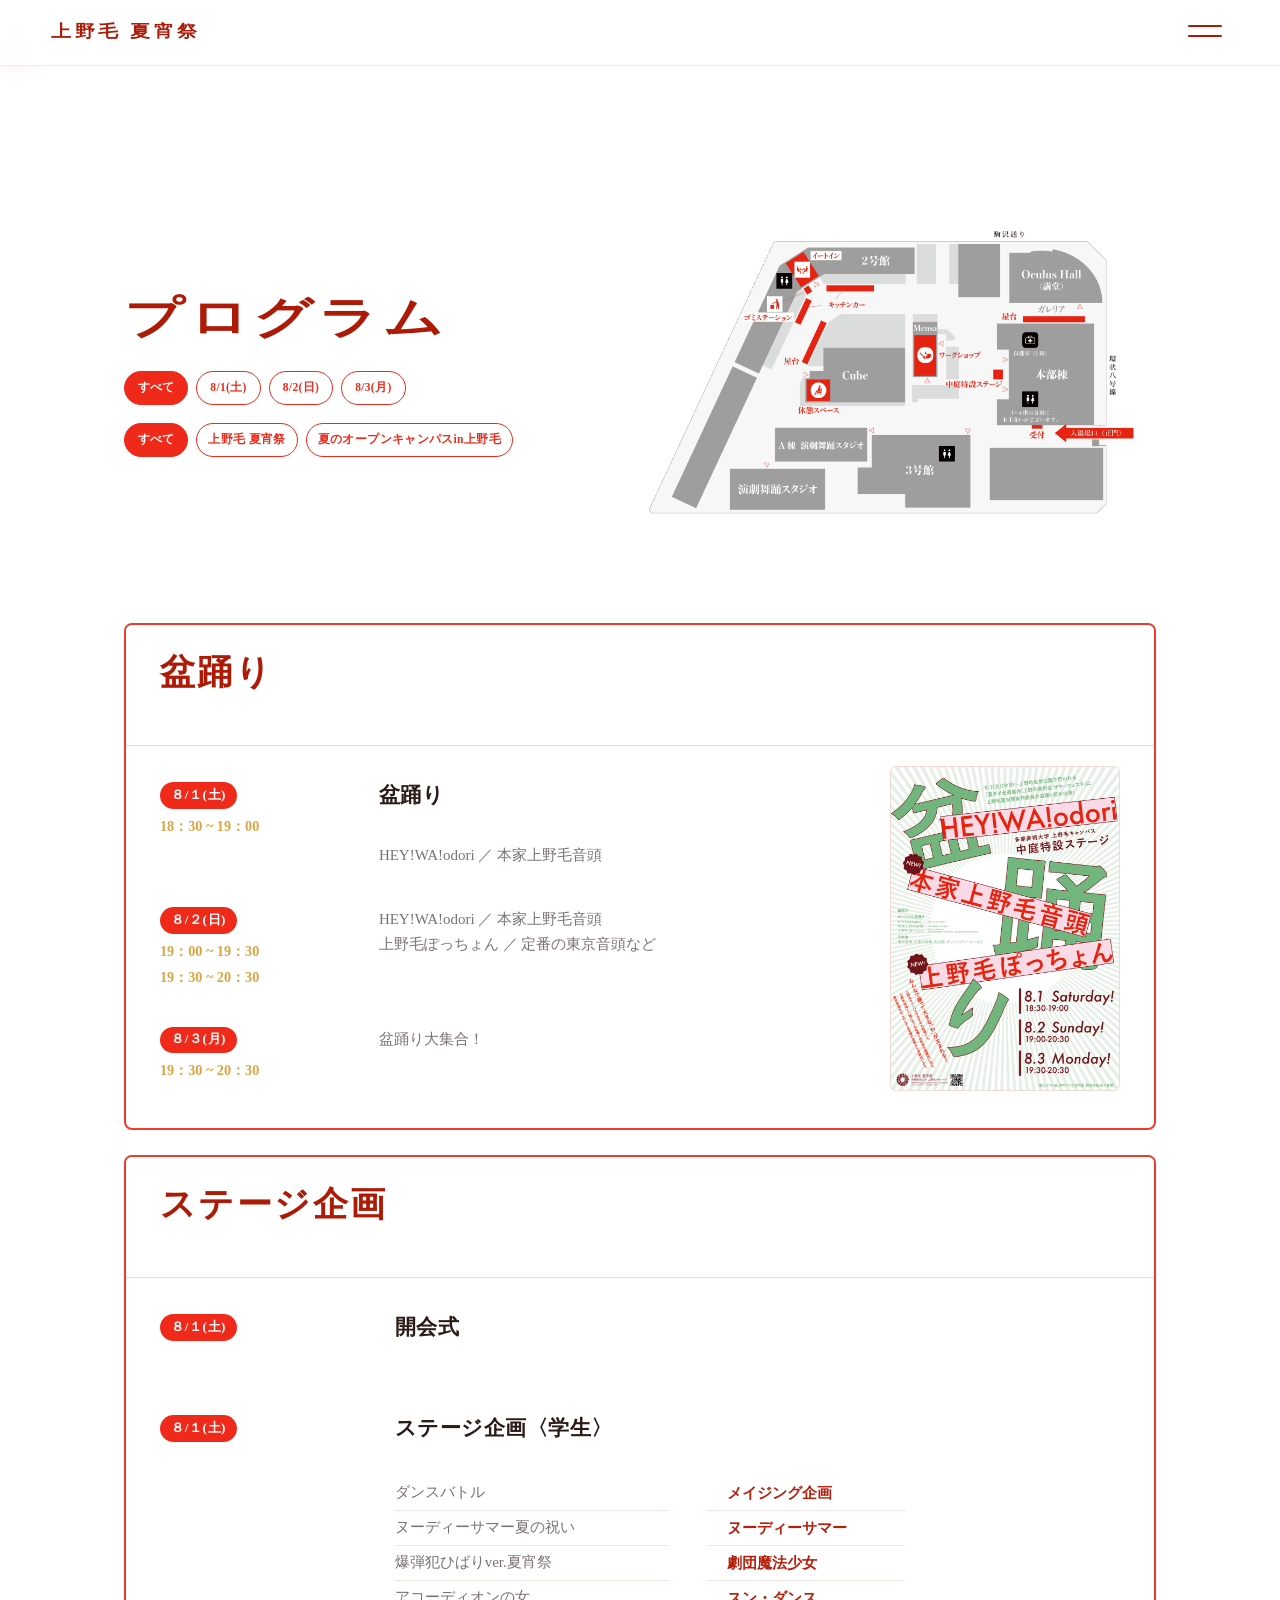
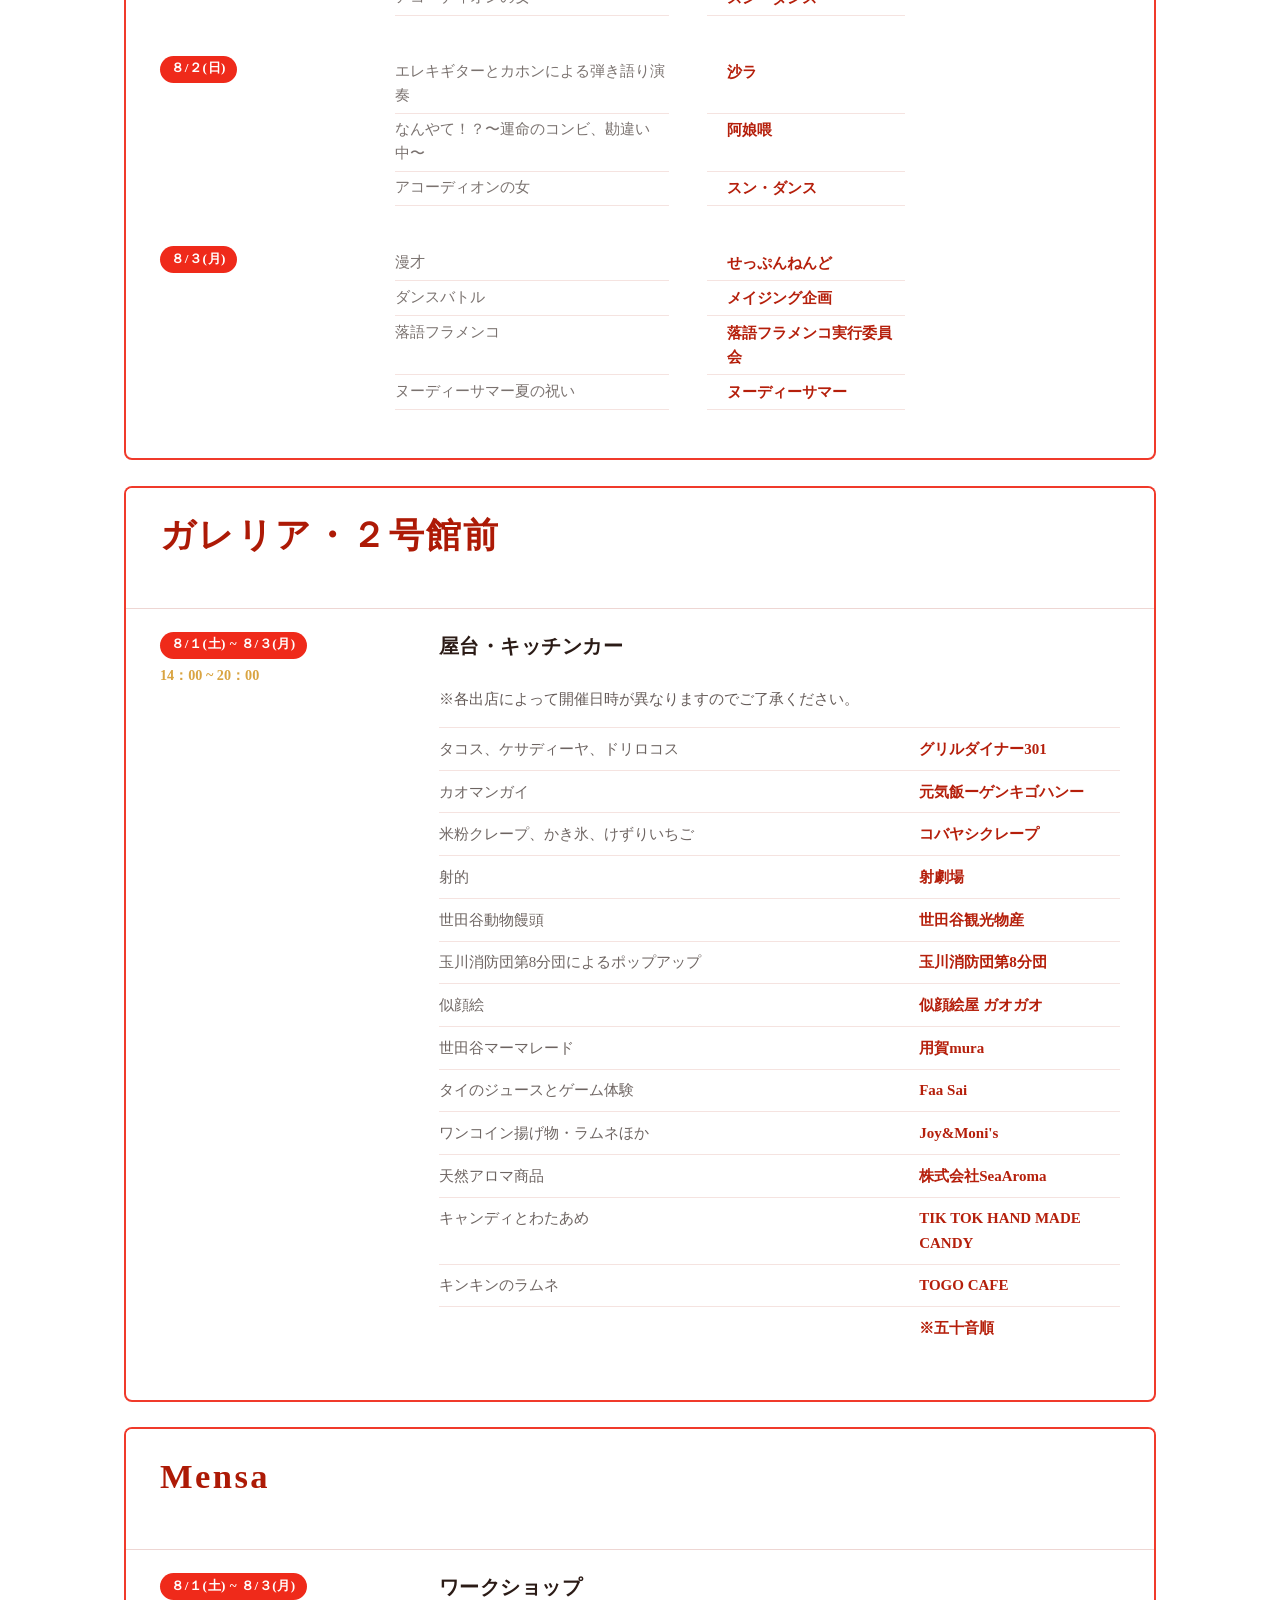
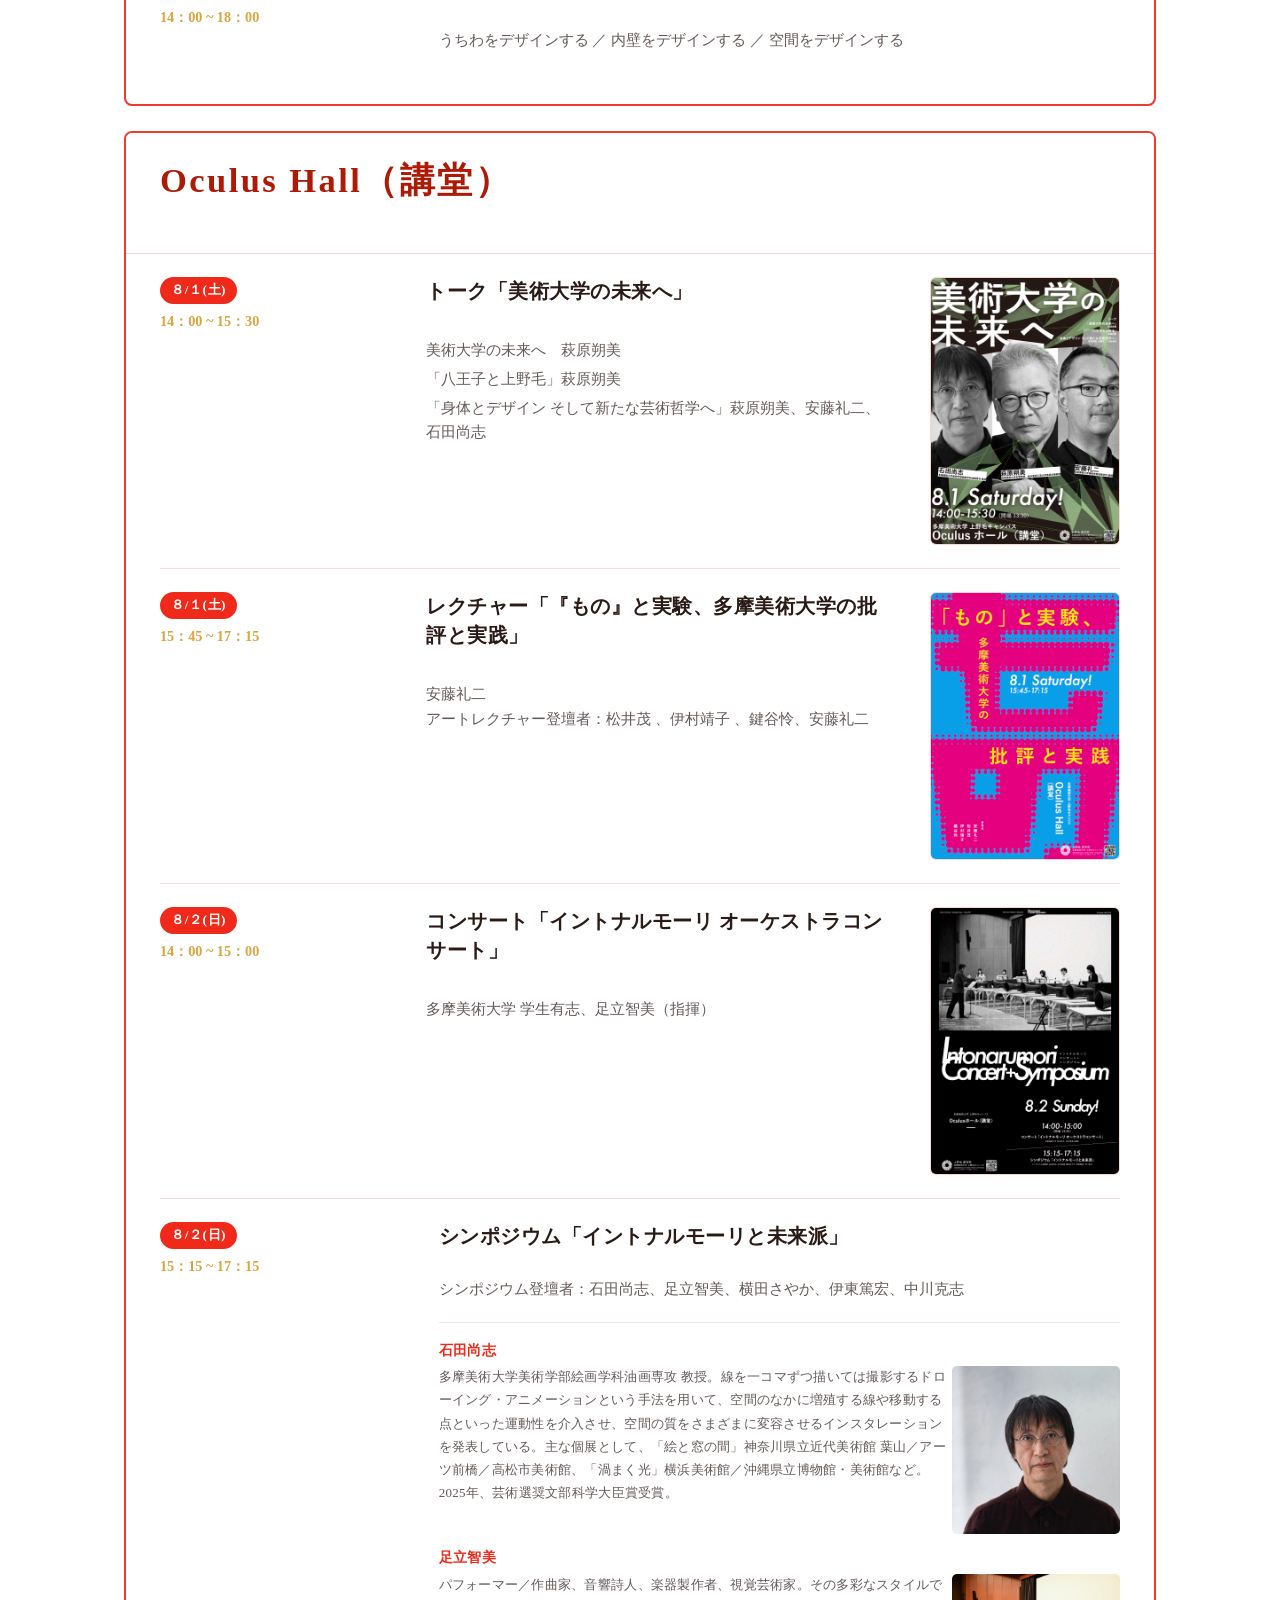
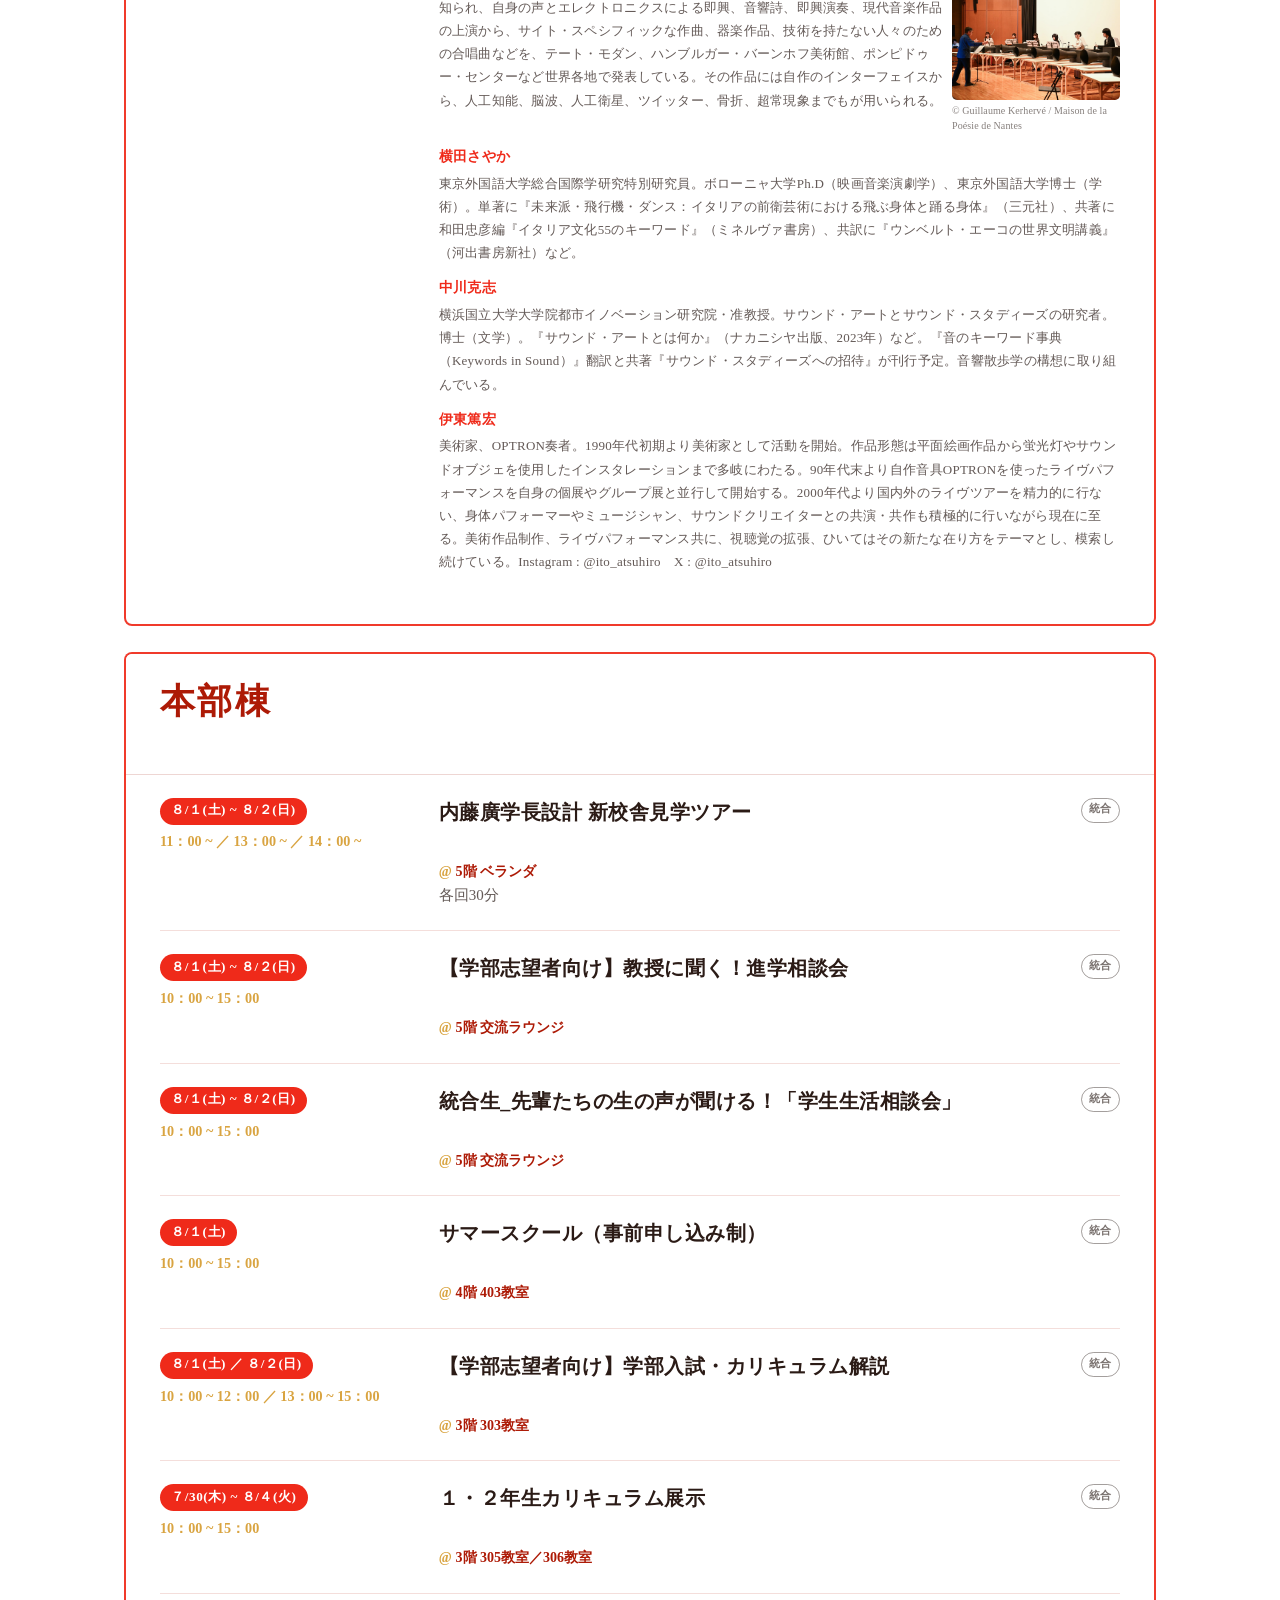
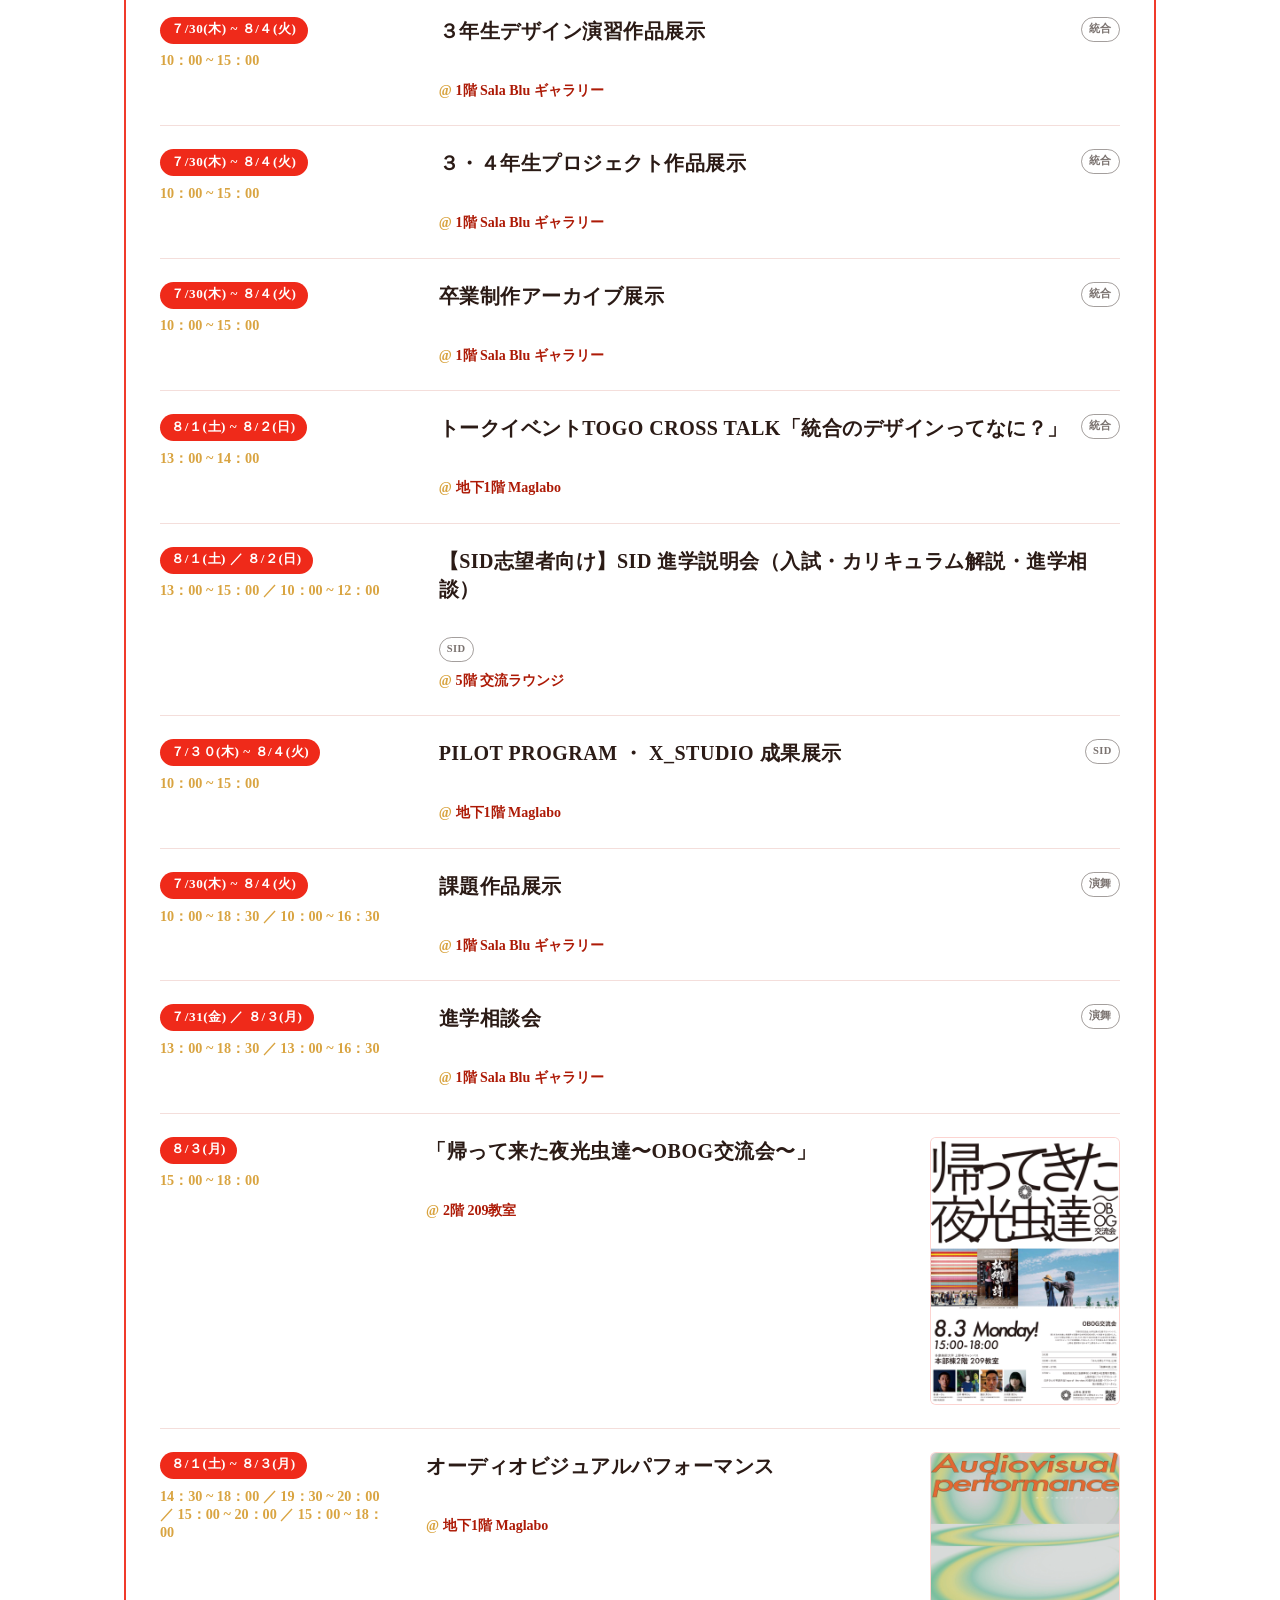
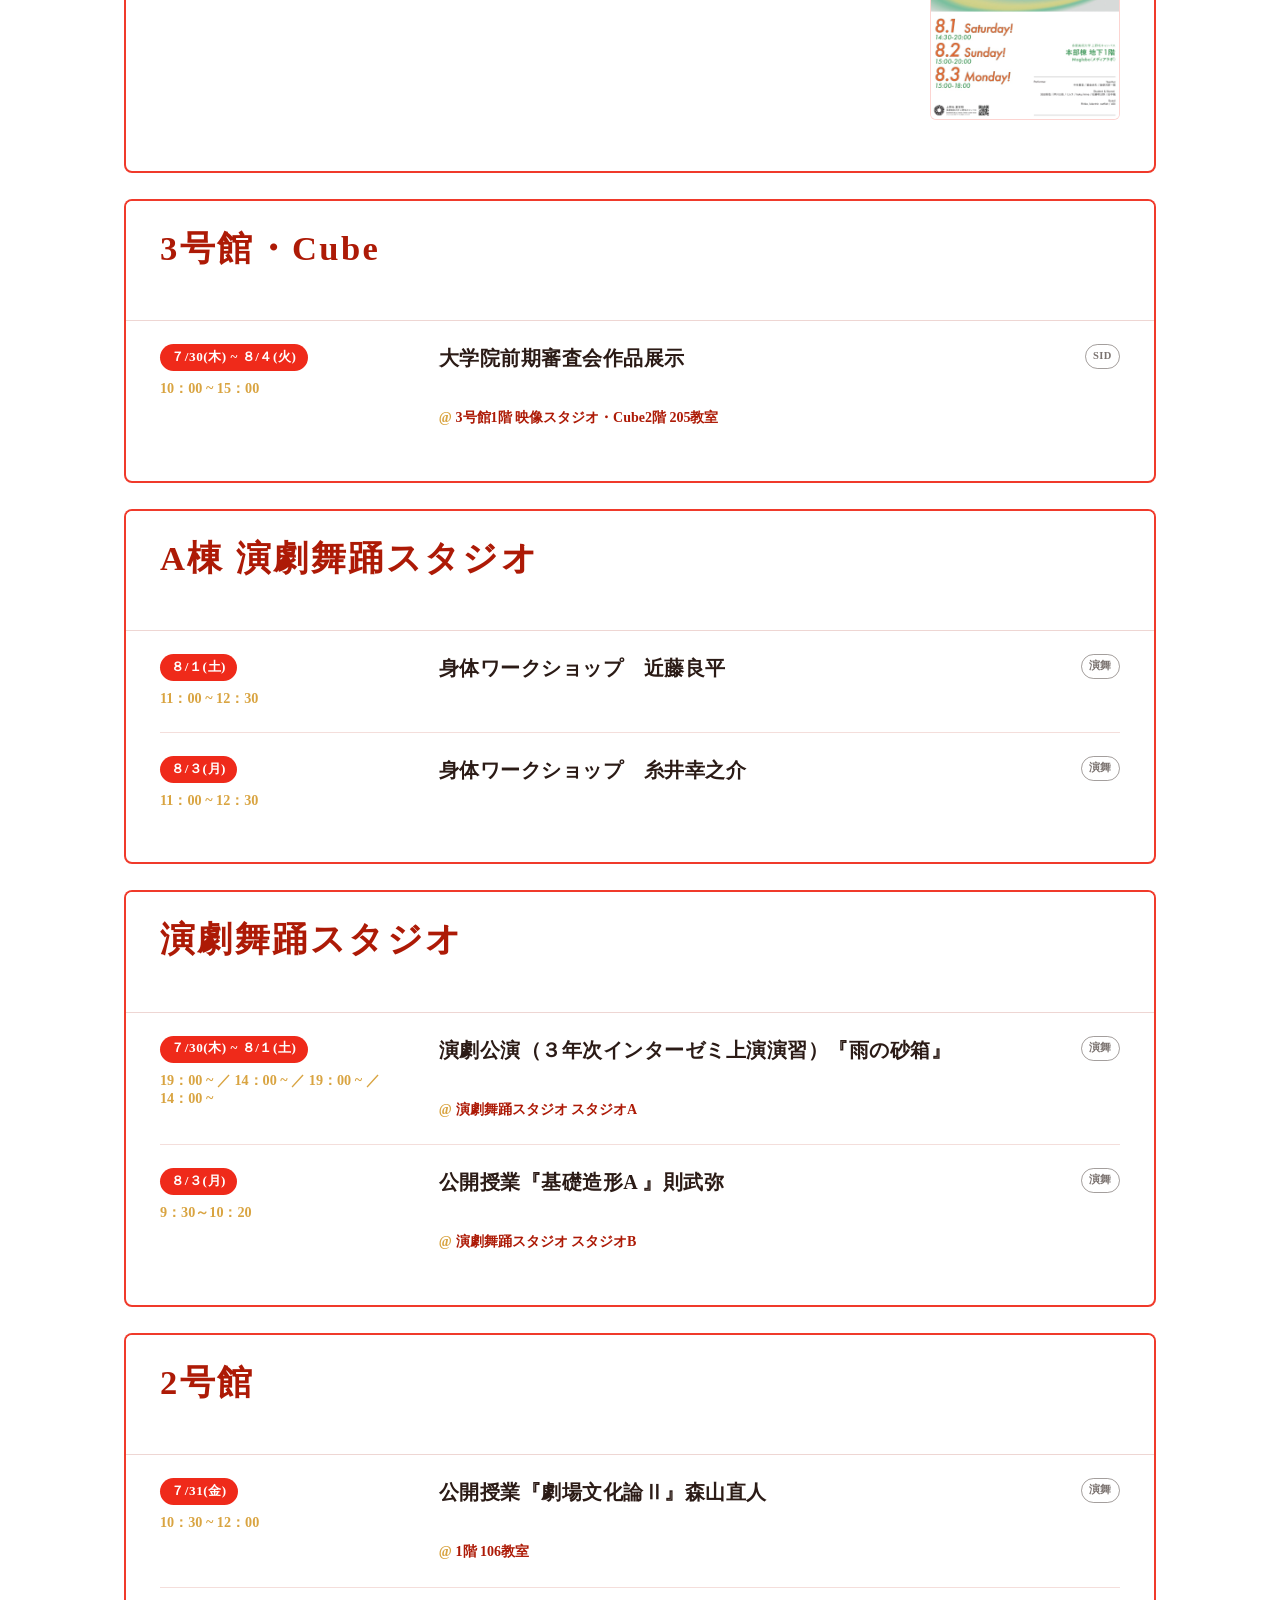
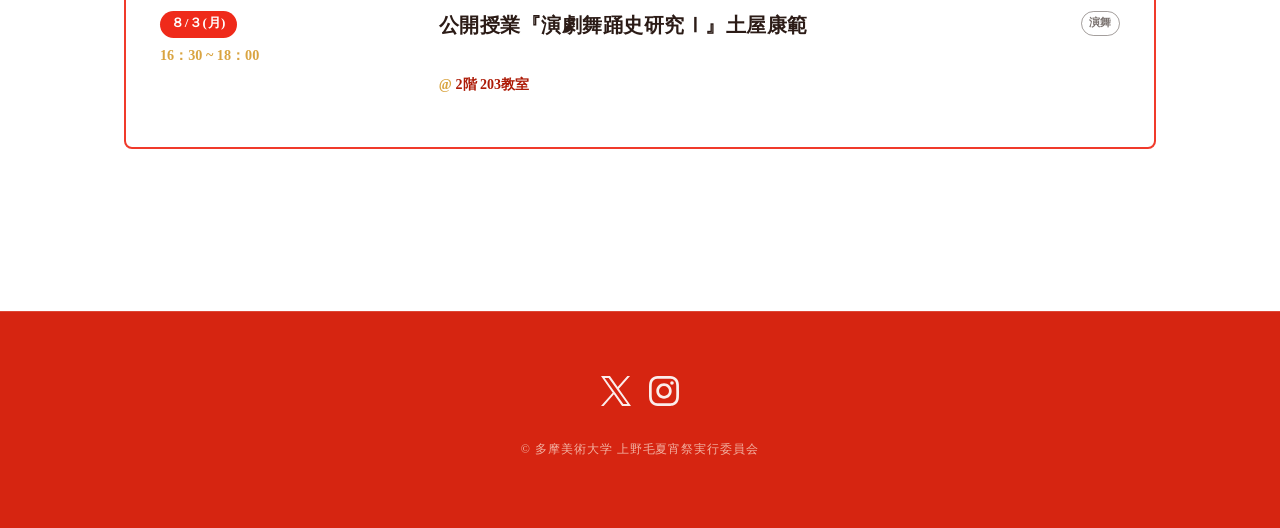
==== commit e8a73ee6: "Add files via upload" ====
--- a/program.html
+++ b/program.html
@@ -64,8 +64,8 @@
               <p class="program-filter-label">区分</p>
               <div class="program-type-filter" aria-label="開催区分で絞り込み">
                 <button type="button" class="is-active" data-program-type="all" aria-pressed="true">すべて</button>
-                <button type="button" data-program-type="festival" aria-pressed="false">夏宵祭</button>
-                <button type="button" data-program-type="open-campus" aria-pressed="false">オープンキャンパス</button>
+                <button type="button" data-program-type="festival" aria-pressed="false">上野毛 夏宵祭</button>
+                <button type="button" data-program-type="open-campus" aria-pressed="false">夏のオープンキャンパスin上野毛</button>
               </div>
             </div>
           </div>
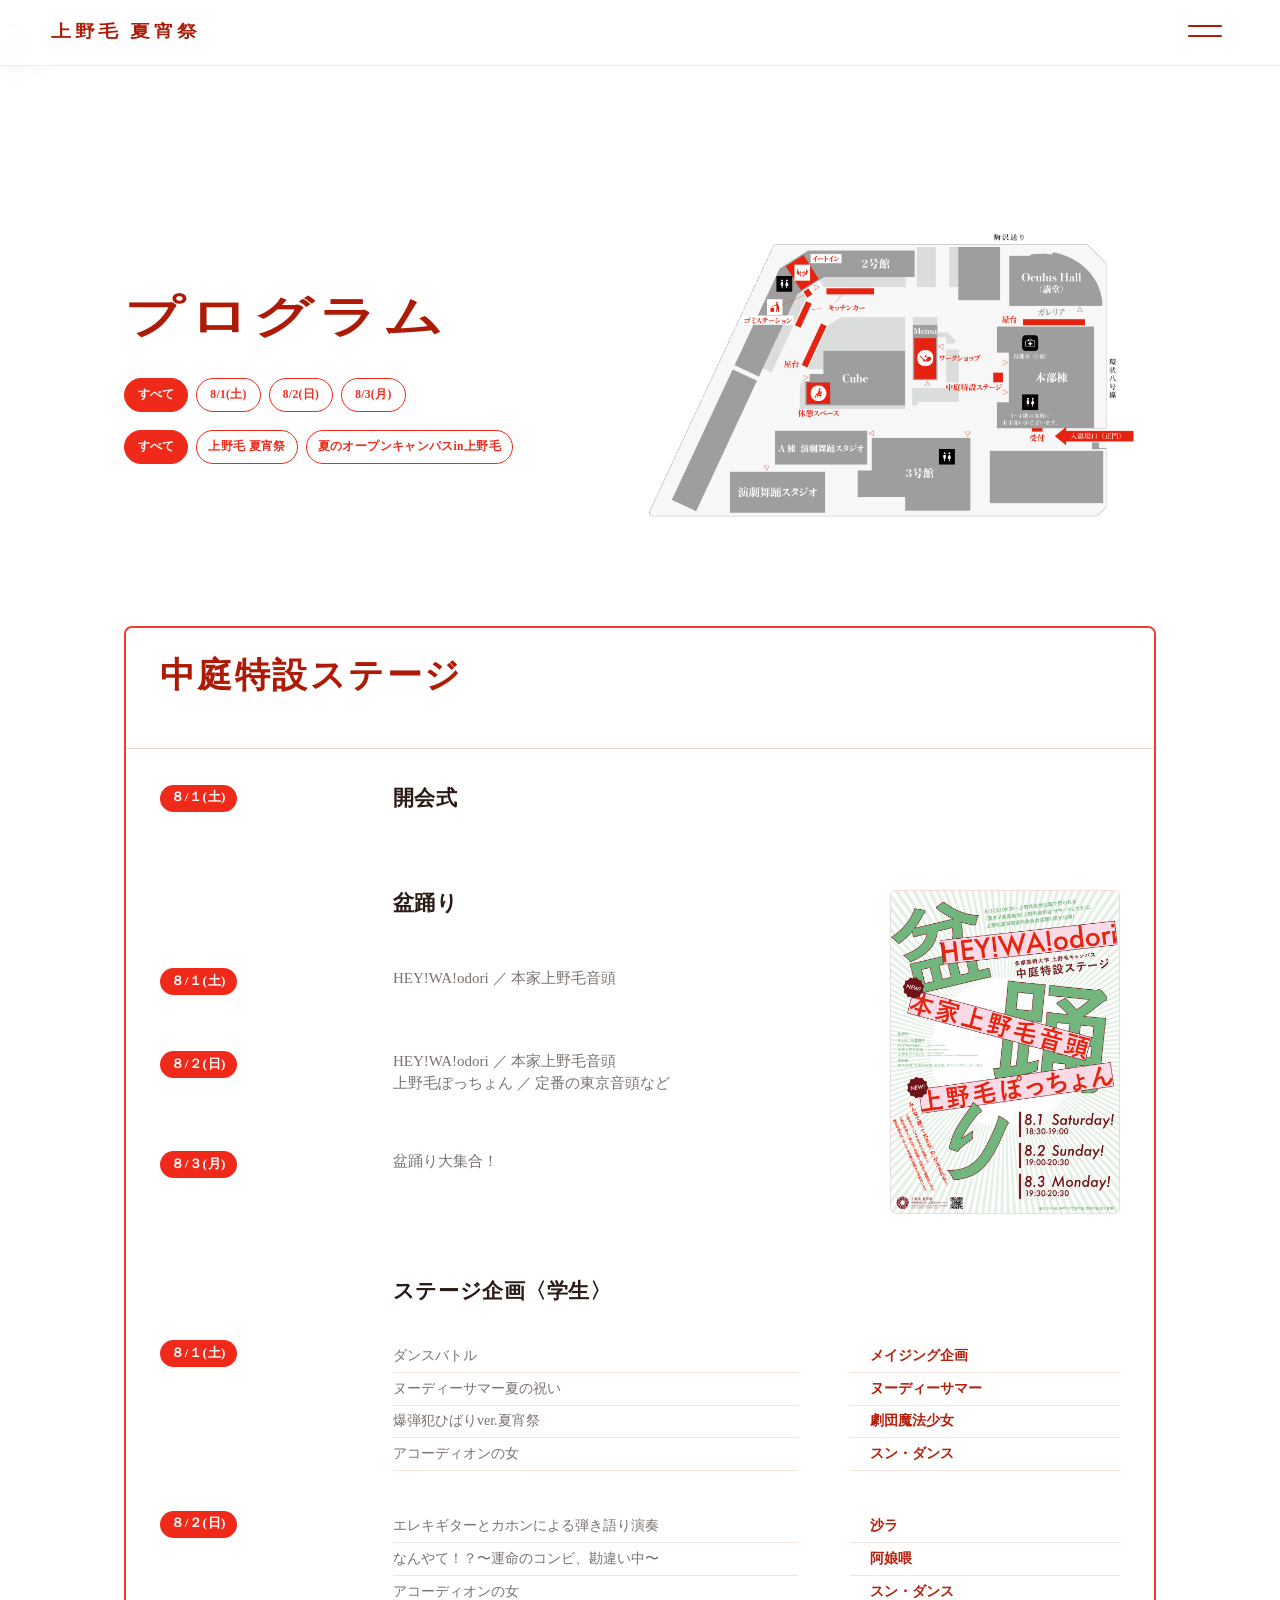
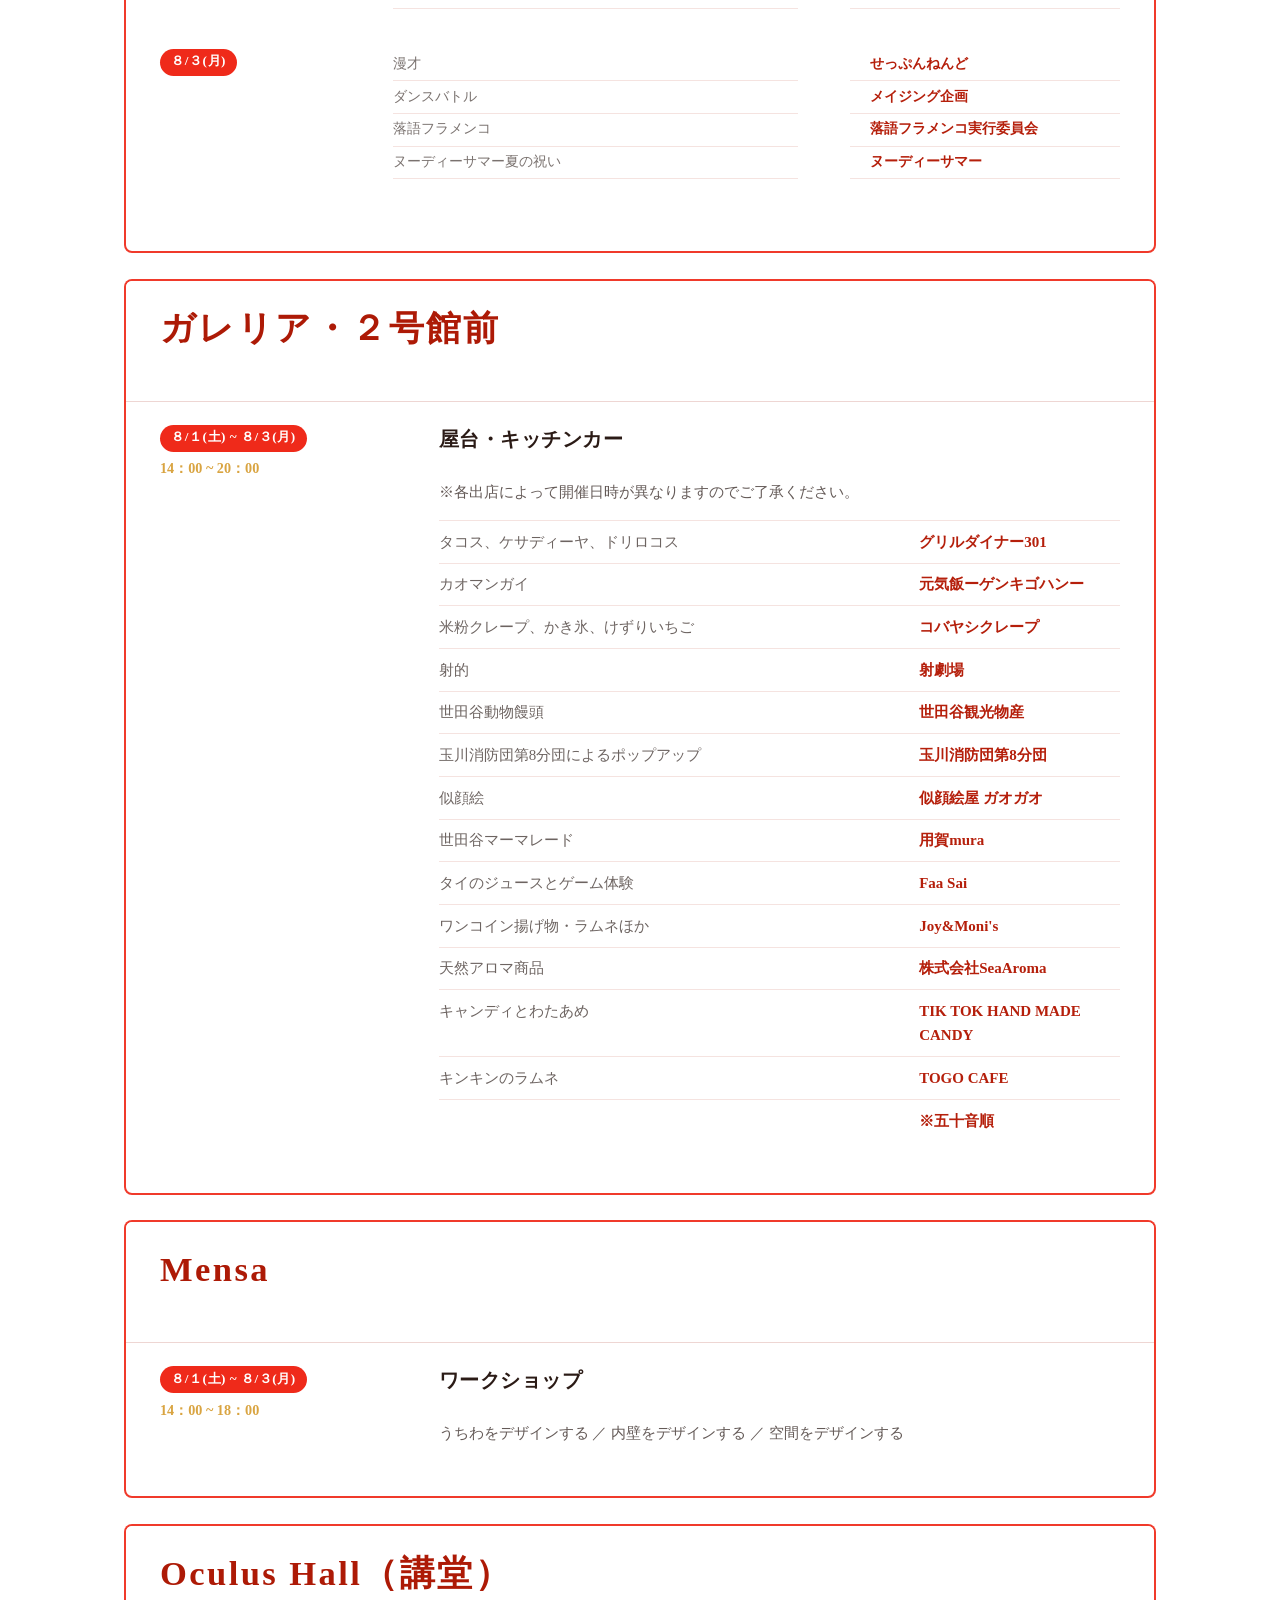
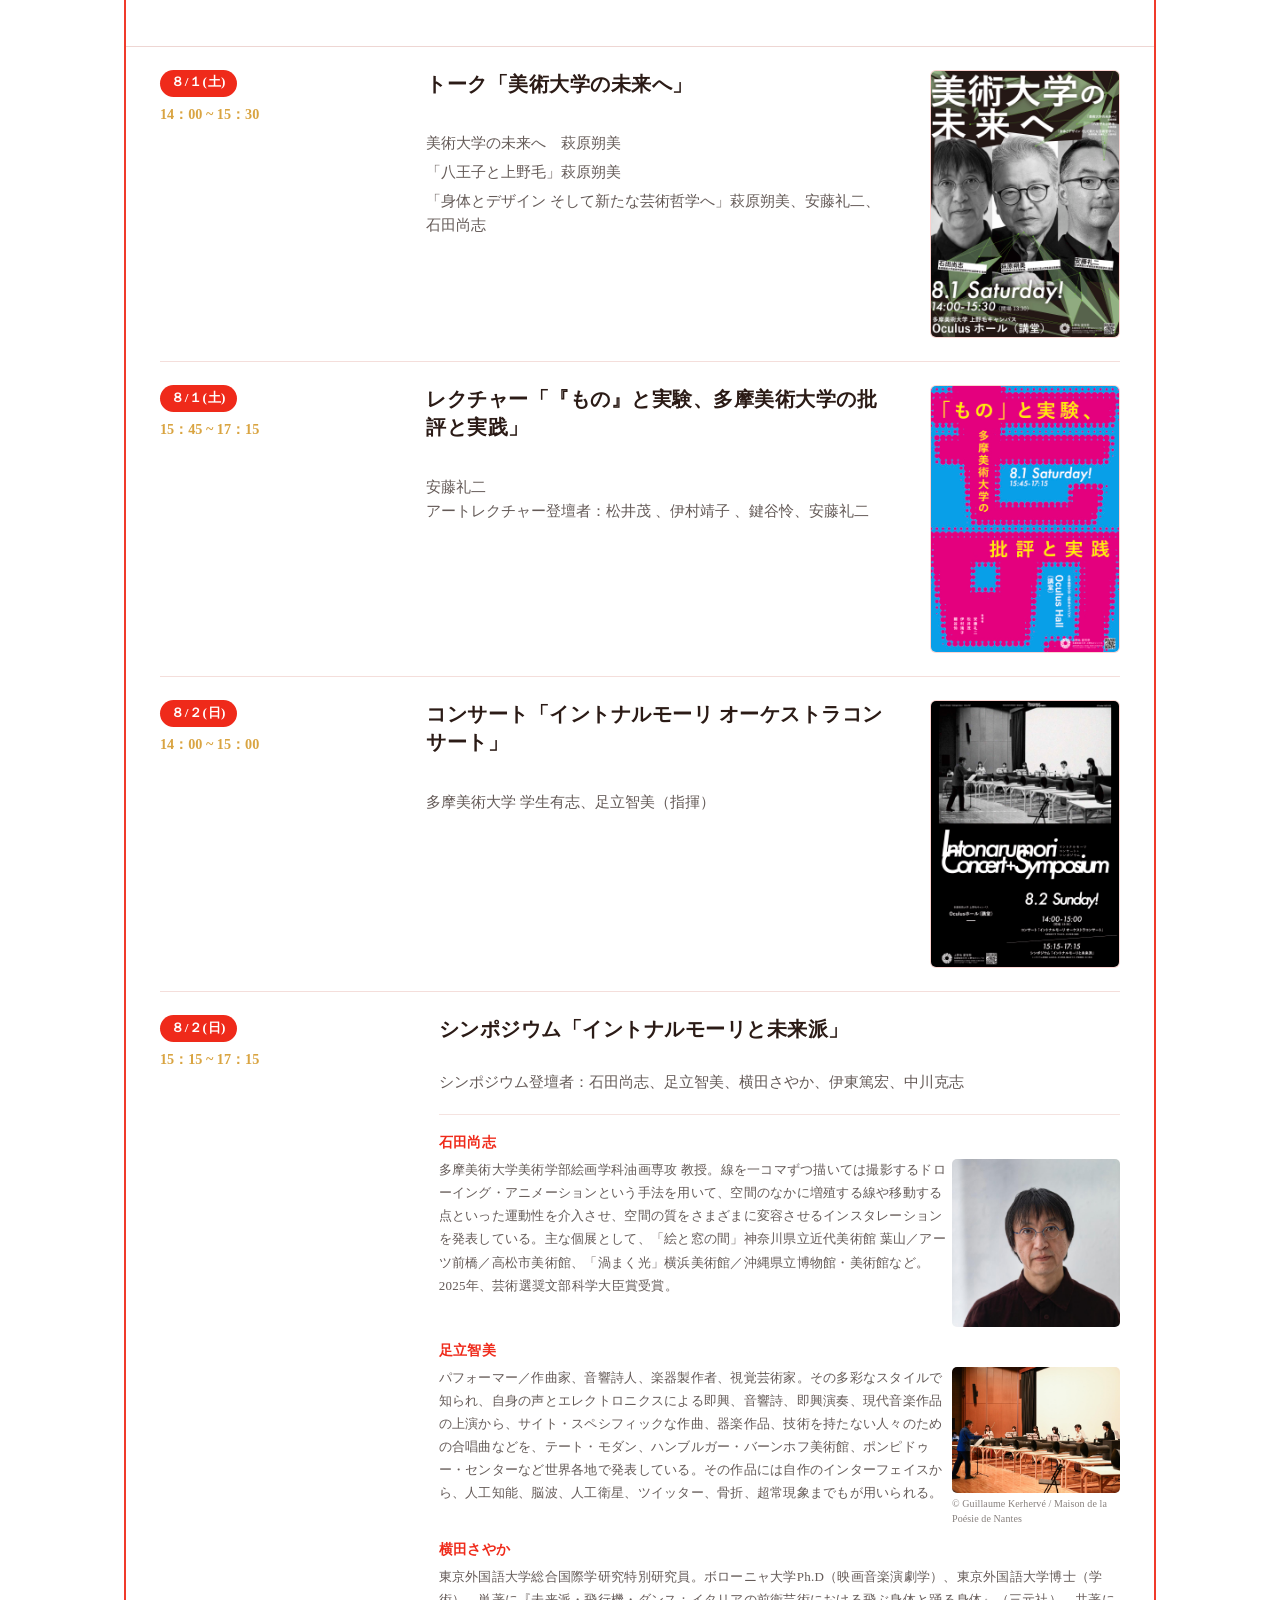
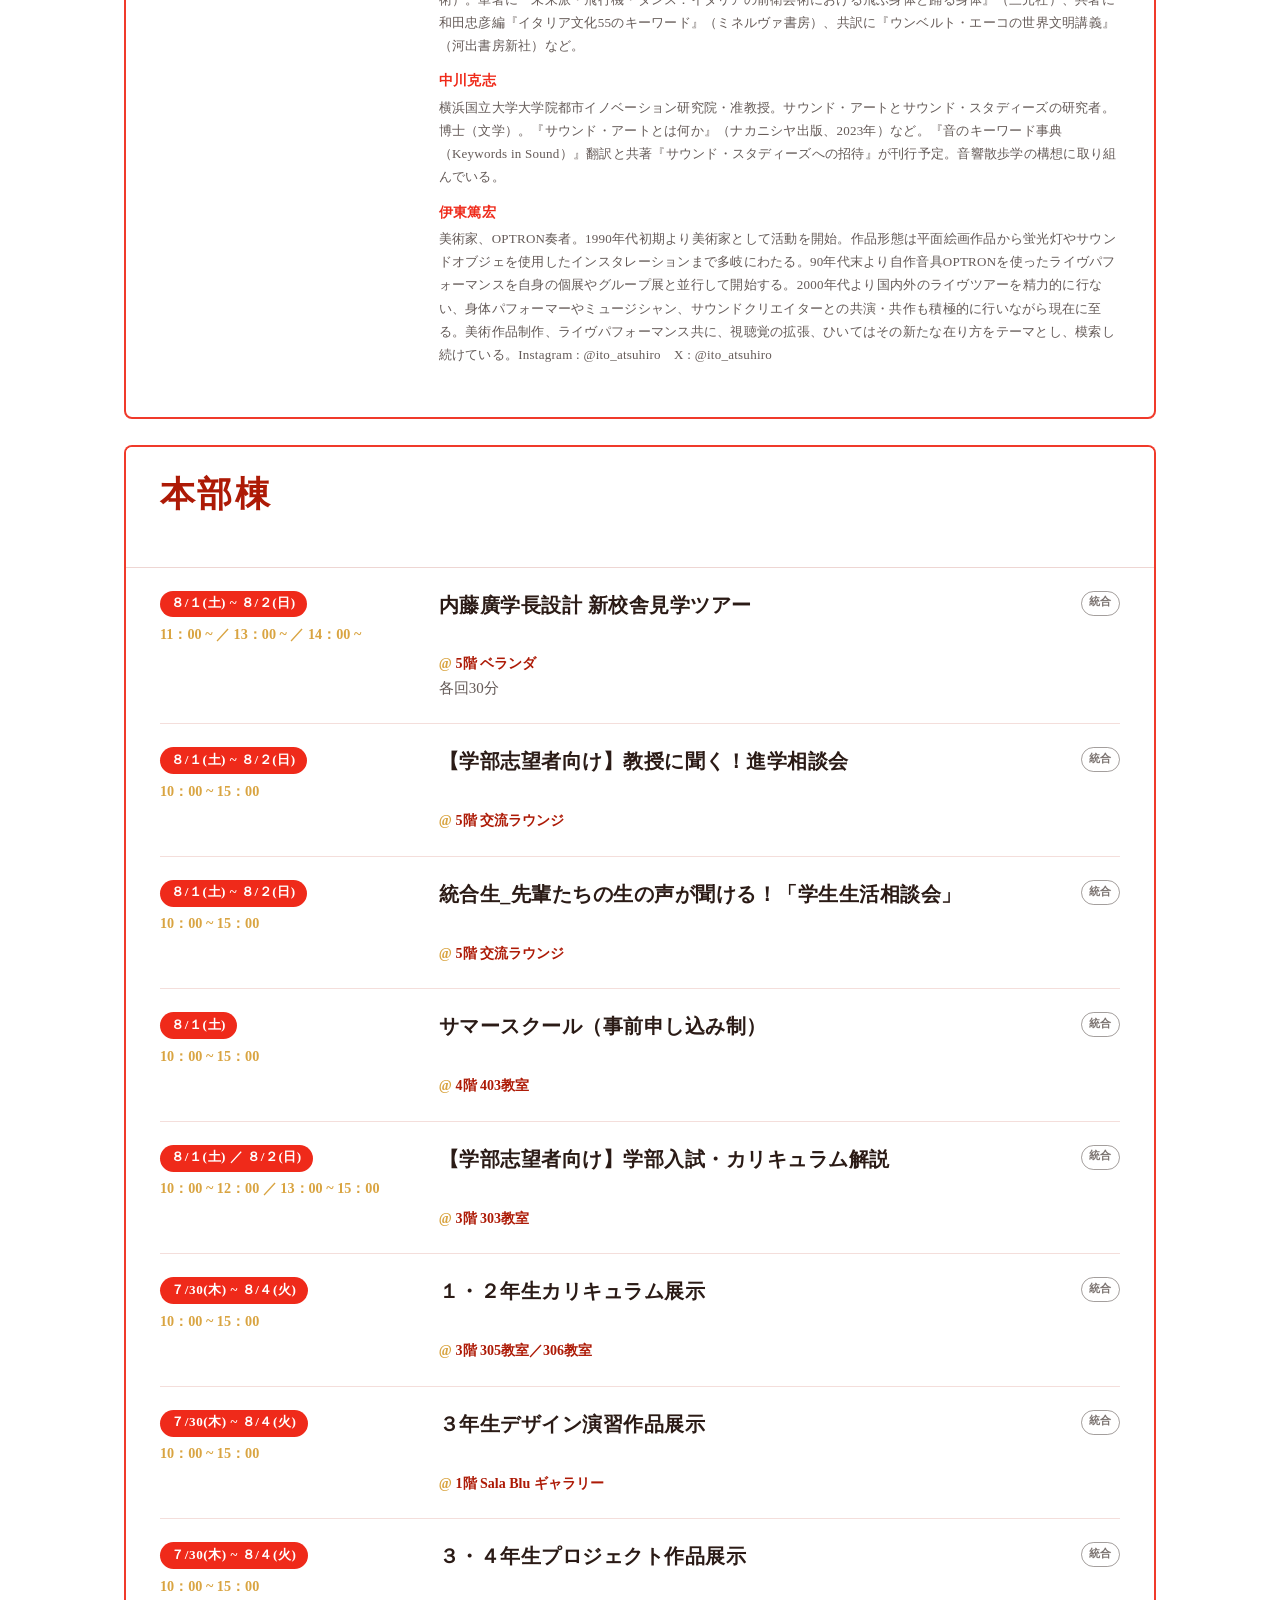
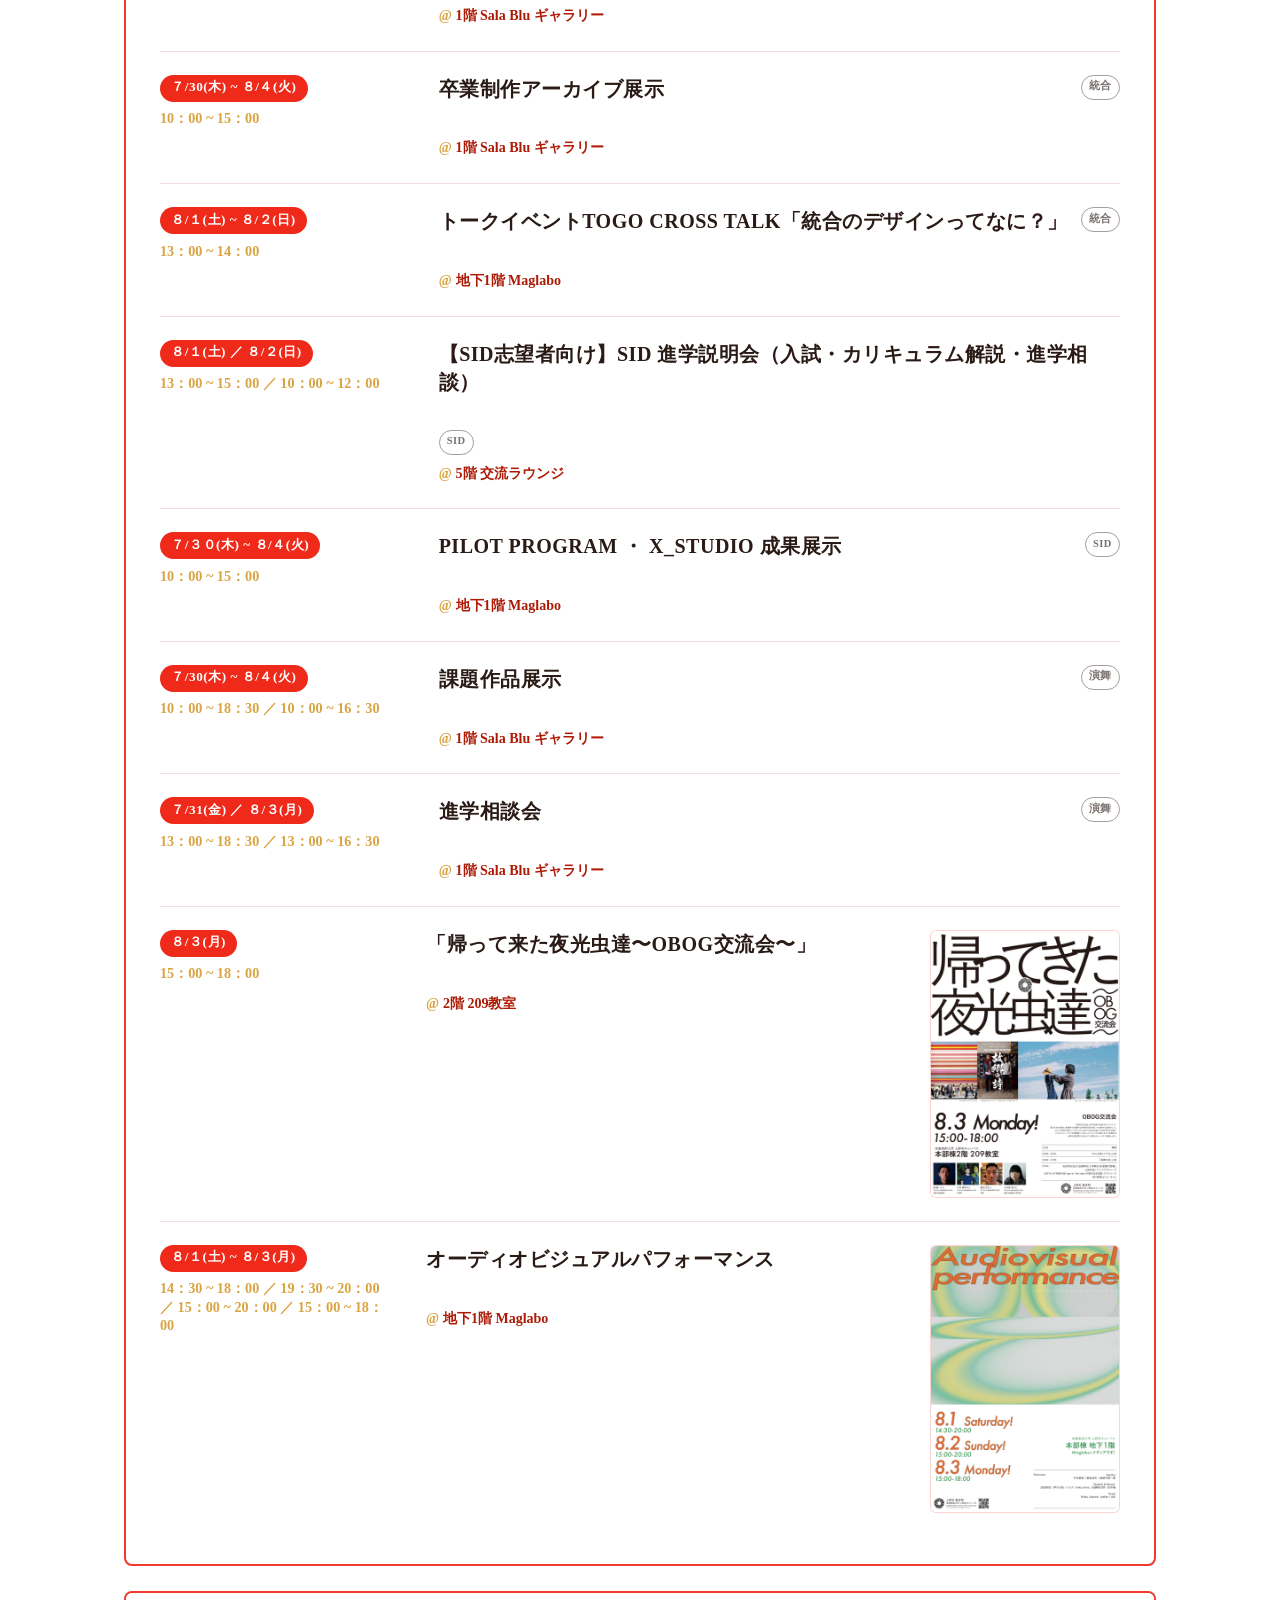
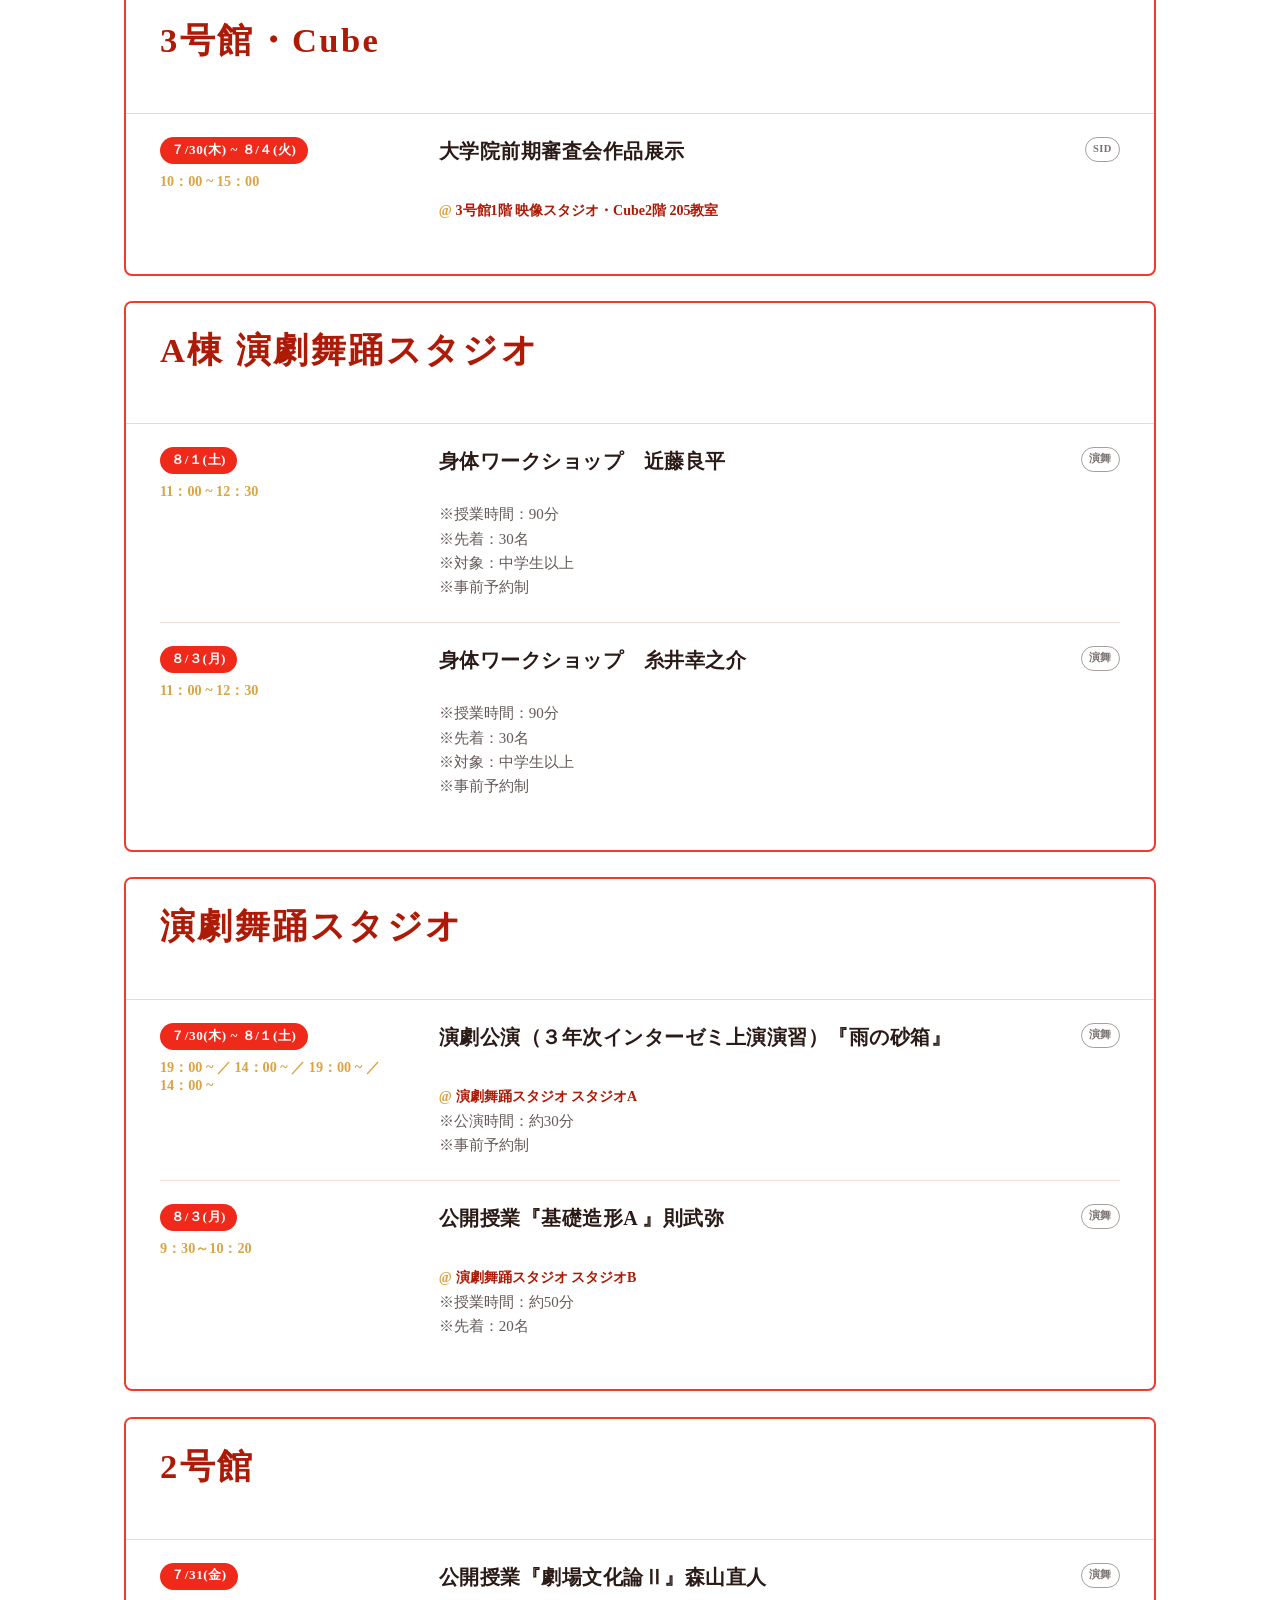
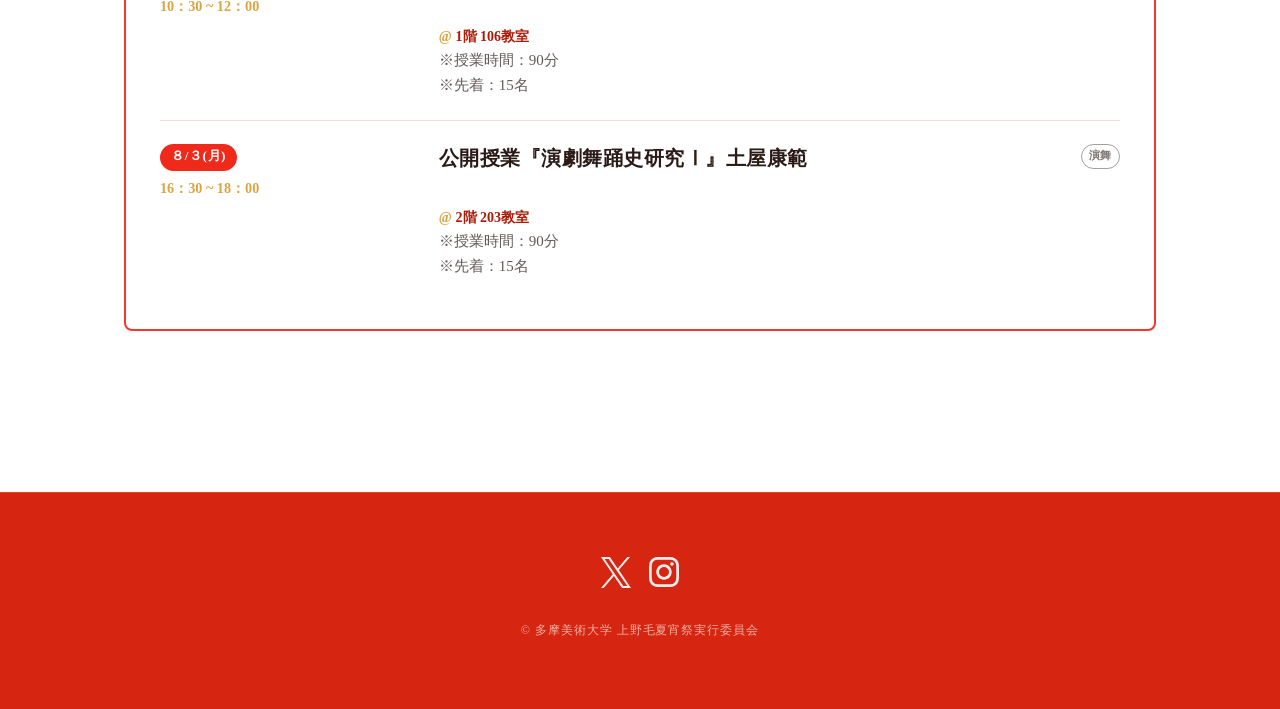
==== commit e4deba59: "Add files via upload" ====
--- a/program.html
+++ b/program.html
@@ -76,72 +76,16 @@
           </div>
 
           <figure class="program-inline-map" aria-label="会場マップ">
-            <img src="map.png" alt="上野毛 夏宵祭 会場マップ">
+            <img src="map.png" alt="上野毛 夏宵祭 会場マップ" decoding="async">
           </figure>
         </div>
 
-        <article id="bon-dance" class="program-block location-block bon-dance-block">
+        <article id="stage" class="program-block location-block courtyard-stage-block">
           <div class="program-block-head">
-            <h3>盆踊り</h3>
+            <h3>中庭特設ステージ</h3>
           </div>
           <div class="location-list">
-            <div class="location-event has-media">
-              <div class="location-schedule">
-                <span class="location-date">８/１(土)</span>
-                <span class="location-hours">18：30 ~ 19：00</span>
-              </div>
-              <div class="location-main">
-                <div class="location-title-row program-title-row">
-                  <h4>盆踊り</h4>
-                  <div class="program-labels">
-                    <span class="program-type type-festival">夏宵祭</span>
-                  </div>
-                </div>
-                <p class="location-detail">HEY!WA!odori ／ 本家上野毛音頭</p>
-              </div>
-              <figure class="location-media bon-dance-poster"><img src="poster6-display.jpg" alt="盆踊り ポスター"></figure>
-            </div>
-
-            <div class="location-event">
-              <div class="location-schedule">
-                <span class="location-date">８/２(日)</span>
-                <span class="location-hours">19：00 ~ 19：30</span>
-                <span class="location-hours is-subtime">19：30 ~ 20：30</span>
-              </div>
-              <div class="location-main">
-                <div class="location-title-row program-title-row">
-                  <div class="program-labels">
-                    <span class="program-type type-festival">夏宵祭</span>
-                  </div>
-                </div>
-                <p class="location-detail">HEY!WA!odori ／ 本家上野毛音頭</p>
-                <p class="location-detail">上野毛ぽっちょん ／ 定番の東京音頭など</p>
-              </div>
-            </div>
-
-            <div class="location-event">
-              <div class="location-schedule">
-                <span class="location-date">８/３(月)</span>
-                <span class="location-hours">19：30 ~ 20：30</span>
-              </div>
-              <div class="location-main">
-                <div class="location-title-row program-title-row">
-                  <div class="program-labels">
-                    <span class="program-type type-festival">夏宵祭</span>
-                  </div>
-                </div>
-                <p class="location-detail">盆踊り大集合！</p>
-              </div>
-            </div>
-          </div>
-        </article>
-
-        <article id="stage" class="program-block location-block">
-          <div class="program-block-head">
-            <h3>ステージ企画</h3>
-          </div>
-          <div class="location-list">
-            <div class="location-event">
+            <div class="location-event opening-event">
               <div class="location-schedule">
                 <span class="location-date">８/１(土)</span>
                 <span class="location-hours">18：00 ~ 18：30</span>
@@ -156,62 +100,119 @@
               </div>
             </div>
 
-            <div class="location-event">
-              <div class="location-schedule">
-                <span class="location-date">８/１(土)</span>
-                <span class="location-hours">19：00 ~ 20：30</span>
-              </div>
-              <div class="location-main">
-                <div class="location-title-row program-title-row">
-                  <h4>ステージ企画〈学生〉</h4>
-                  <div class="program-labels">
-                    <span class="program-type type-festival">夏宵祭</span>
-                  </div>
-                </div>
-                <div class="stage-act-grid">
-                  <span class="stage-act-title">ダンスバトル</span><strong class="shop-name">メイジング企画</strong>
-                  <span class="stage-act-title">ヌーディーサマー夏の祝い</span><strong class="shop-name">ヌーディーサマー</strong>
-                  <span class="stage-act-title">爆弾犯ひばりver.夏宵祭</span><strong class="shop-name">劇団魔法少女</strong>
-                  <span class="stage-act-title">アコーディオンの女</span><strong class="shop-name">スン・ダンス</strong>
-                </div>
-              </div>
-            </div>
-
-            <div class="location-event">
-              <div class="location-schedule">
-                <span class="location-date">８/２(日)</span>
-                <span class="location-hours">18：00 ~ 19：00</span>
-              </div>
-              <div class="location-main">
-                <div class="location-title-row program-title-row">
-                  <div class="program-labels">
-                    <span class="program-type type-festival">夏宵祭</span>
-                  </div>
-                </div>
-                <div class="stage-act-grid">
-                  <span class="stage-act-title">エレキギターとカホンによる弾き語り演奏</span><strong class="shop-name">沙ラ</strong>
-                  <span class="stage-act-title">なんやて！？〜運命のコンビ、勘違い中〜</span><strong class="shop-name">阿娘喂</strong>
-                  <span class="stage-act-title">アコーディオンの女</span><strong class="shop-name">スン・ダンス</strong>
-                </div>
-              </div>
-            </div>
-
-            <div class="location-event">
-              <div class="location-schedule">
-                <span class="location-date">８/３(月)</span>
-                <span class="location-hours">18：00 ~ 19：30</span>
-              </div>
-              <div class="location-main">
-                <div class="location-title-row program-title-row">
-                  <div class="program-labels">
-                    <span class="program-type type-festival">夏宵祭</span>
-                  </div>
-                </div>
-                <div class="stage-act-grid">
-                  <span class="stage-act-title">漫才</span><strong class="shop-name">せっぷんねんど</strong>
-                  <span class="stage-act-title">ダンスバトル</span><strong class="shop-name">メイジング企画</strong>
-                  <span class="stage-act-title">落語フラメンコ</span><strong class="shop-name">落語フラメンコ実行委員会</strong>
-                  <span class="stage-act-title">ヌーディーサマー夏の祝い</span><strong class="shop-name">ヌーディーサマー</strong>
+            <div class="courtyard-program-group bon-dance-group">
+              <div class="courtyard-group-head">
+                <h4>盆踊り</h4>
+                <figure class="location-media bon-dance-poster"><img src="poster6-display.jpg" alt="盆踊り ポスター" loading="lazy" decoding="async"></figure>
+              </div>
+              <div class="location-event bon-dance-event">
+                <div class="location-schedule">
+                  <span class="location-date">８/１(土)</span>
+                  <span class="location-hours">18：30 ~ 19：00</span>
+                </div>
+                <div class="location-main">
+                  <div class="location-title-row program-title-row">
+                    <div class="program-labels">
+                      <span class="program-type type-festival">夏宵祭</span>
+                    </div>
+                  </div>
+                  <p class="location-detail">HEY!WA!odori ／ 本家上野毛音頭</p>
+                </div>
+              </div>
+
+              <div class="location-event bon-dance-event">
+                <div class="location-schedule">
+                  <span class="location-date">８/２(日)</span>
+                  <span class="location-hours">19：00 ~ 19：30</span>
+                  <span class="location-hours is-subtime">19：30 ~ 20：30</span>
+                </div>
+                <div class="location-main">
+                  <div class="location-title-row program-title-row">
+                    <div class="program-labels">
+                      <span class="program-type type-festival">夏宵祭</span>
+                    </div>
+                  </div>
+                  <p class="location-detail">HEY!WA!odori ／ 本家上野毛音頭</p>
+                  <p class="location-detail">上野毛ぽっちょん ／ 定番の東京音頭など</p>
+                </div>
+              </div>
+
+              <div class="location-event bon-dance-event">
+                <div class="location-schedule">
+                  <span class="location-date">８/３(月)</span>
+                  <span class="location-hours">19：30 ~ 20：30</span>
+                </div>
+                <div class="location-main">
+                  <div class="location-title-row program-title-row">
+                    <div class="program-labels">
+                      <span class="program-type type-festival">夏宵祭</span>
+                    </div>
+                  </div>
+                  <p class="location-detail">盆踊り大集合！</p>
+                </div>
+              </div>
+            </div>
+
+            <div class="courtyard-program-group stage-program-group">
+              <div class="courtyard-group-head">
+                <h4>ステージ企画〈学生〉</h4>
+              </div>
+              <div class="location-event stage-program-event">
+                <div class="location-schedule">
+                  <span class="location-date">８/１(土)</span>
+                  <span class="location-hours">19：00 ~ 20：30</span>
+                </div>
+                <div class="location-main">
+                  <div class="location-title-row program-title-row">
+                    <div class="program-labels">
+                      <span class="program-type type-festival">夏宵祭</span>
+                    </div>
+                  </div>
+                  <div class="stage-act-grid">
+                    <span class="stage-act-title">ダンスバトル</span><strong class="shop-name">メイジング企画</strong>
+                    <span class="stage-act-title">ヌーディーサマー夏の祝い</span><strong class="shop-name">ヌーディーサマー</strong>
+                    <span class="stage-act-title">爆弾犯ひばりver.夏宵祭</span><strong class="shop-name">劇団魔法少女</strong>
+                    <span class="stage-act-title">アコーディオンの女</span><strong class="shop-name">スン・ダンス</strong>
+                  </div>
+                </div>
+              </div>
+
+              <div class="location-event stage-program-event">
+                <div class="location-schedule">
+                  <span class="location-date">８/２(日)</span>
+                  <span class="location-hours">18：00 ~ 19：00</span>
+                </div>
+                <div class="location-main">
+                  <div class="location-title-row program-title-row">
+                    <div class="program-labels">
+                      <span class="program-type type-festival">夏宵祭</span>
+                    </div>
+                  </div>
+                  <div class="stage-act-grid">
+                    <span class="stage-act-title">エレキギターとカホンによる弾き語り演奏</span><strong class="shop-name">沙ラ</strong>
+                    <span class="stage-act-title">なんやて！？〜運命のコンビ、勘違い中〜</span><strong class="shop-name">阿娘喂</strong>
+                    <span class="stage-act-title">アコーディオンの女</span><strong class="shop-name">スン・ダンス</strong>
+                  </div>
+                </div>
+              </div>
+
+              <div class="location-event stage-program-event">
+                <div class="location-schedule">
+                  <span class="location-date">８/３(月)</span>
+                  <span class="location-hours">18：00 ~ 19：30</span>
+                </div>
+                <div class="location-main">
+                  <div class="location-title-row program-title-row">
+                    <div class="program-labels">
+                      <span class="program-type type-festival">夏宵祭</span>
+                    </div>
+                  </div>
+                  <div class="stage-act-grid">
+                    <span class="stage-act-title">漫才</span><strong class="shop-name">せっぷんねんど</strong>
+                    <span class="stage-act-title">ダンスバトル</span><strong class="shop-name">メイジング企画</strong>
+                    <span class="stage-act-title">落語フラメンコ</span><strong class="shop-name">落語フラメンコ実行委員会</strong>
+                    <span class="stage-act-title">ヌーディーサマー夏の祝い</span><strong class="shop-name">ヌーディーサマー</strong>
+                  </div>
                 </div>
               </div>
             </div>
@@ -303,7 +304,7 @@
                   <li>「身体とデザイン そして新たな芸術哲学へ」萩原朔美、安藤礼二、石田尚志</li>
                 </ul>
               </div>
-              <figure class="location-media"><img src="poster5-display.jpg" alt=""></figure>
+              <figure class="location-media"><img src="poster5-display.jpg" alt="" loading="lazy" decoding="async"></figure>
             </div>
 
             <div class="location-event has-media">
@@ -321,7 +322,7 @@
                 <p class="location-detail">安藤礼二</p>
                 <p class="location-detail">アートレクチャー登壇者：松井茂 、伊村靖子 、鍵谷怜、安藤礼二</p>
               </div>
-              <figure class="location-media"><img src="poster4-display.jpg" alt=""></figure>
+              <figure class="location-media"><img src="poster4-display.jpg" alt="" loading="lazy" decoding="async"></figure>
             </div>
 
             <div class="location-event has-media">
@@ -338,7 +339,7 @@
                 </div>
                 <p class="location-detail">多摩美術大学 学生有志、足立智美（指揮）</p>
               </div>
-              <figure class="location-media"><img src="poster2-display.jpg" alt=""></figure>
+              <figure class="location-media"><img src="poster2-display.jpg" alt="" loading="lazy" decoding="async"></figure>
             </div>
 
             <div class="location-event">
@@ -361,7 +362,7 @@
                       <p>多摩美術大学美術学部絵画学科油画専攻 教授。線を一コマずつ描いては撮影するドローイング・アニメーションという手法を用いて、空間のなかに増殖する線や移動する点といった運動性を介入させ、空間の質をさまざまに変容させるインスタレーションを発表している。主な個展として、「絵と窓の間」神奈川県立近代美術館 葉山／アーツ前橋／高松市美術館、「渦まく光」横浜美術館／沖縄県立博物館・美術館など。2025年、芸術選奨文部科学大臣賞受賞。</p>
                     </div>
                     <figure class="location-profile-image">
-                      <img src="symposium-portrait.png" alt="石田尚志">
+                      <img src="symposium-portrait.png" alt="石田尚志" loading="lazy" decoding="async">
                     </figure>
                   </section>
                   <section class="location-profile-with-image">
@@ -370,7 +371,7 @@
                       <p>パフォーマー／作曲家、音響詩人、楽器製作者、視覚芸術家。その多彩なスタイルで知られ、自身の声とエレクトロニクスによる即興、音響詩、即興演奏、現代音楽作品の上演から、サイト・スペシフィックな作曲、器楽作品、技術を持たない人々のための合唱曲などを、テート・モダン、ハンブルガー・バーンホフ美術館、ポンピドゥー・センターなど世界各地で発表している。その作品には自作のインターフェイスから、人工知能、脳波、人工衛星、ツイッター、骨折、超常現象までもが用いられる。</p>
                     </div>
                     <figure class="location-profile-image">
-                      <img src="symposium-intonarumori.jpg" alt="イントナルモーリ オーケストラ">
+                      <img src="symposium-intonarumori.jpg" alt="イントナルモーリ オーケストラ" loading="lazy" decoding="async">
                       <figcaption>© Guillaume Kerhervé / Maison de la Poésie de Nantes</figcaption>
                     </figure>
                   </section>
@@ -650,7 +651,7 @@
                 </div>
                 <p class="location-room">2階 209教室</p>
               </div>
-              <figure class="location-media"><img src="poster1-display.jpg" alt=""></figure>
+              <figure class="location-media"><img src="poster1-display.jpg" alt="" loading="lazy" decoding="async"></figure>
             </div>
 
             <div class="location-event has-media">
@@ -667,7 +668,7 @@
                 </div>
                 <p class="location-room">地下1階 Maglabo</p>
               </div>
-              <figure class="location-media"><img src="poster3-display.jpg" alt=""></figure>
+              <figure class="location-media"><img src="poster3-display.jpg" alt="" loading="lazy" decoding="async"></figure>
             </div>
           </div>
         </article>
@@ -714,6 +715,10 @@
                     <span class="location-tag tag-performance">演舞</span>
                   </div>
                 </div>
+                <p class="location-note">※授業時間：90分</p>
+                <p class="location-note">※先着：30名</p>
+                <p class="location-note">※対象：中学生以上</p>
+                <p class="location-note">※事前予約制</p>
               </div>
             </div>
 
@@ -730,6 +735,10 @@
                     <span class="location-tag tag-performance">演舞</span>
                   </div>
                 </div>
+                <p class="location-note">※授業時間：90分</p>
+                <p class="location-note">※先着：30名</p>
+                <p class="location-note">※対象：中学生以上</p>
+                <p class="location-note">※事前予約制</p>
               </div>
             </div>
           </div>
@@ -754,6 +763,8 @@
                   </div>
                 </div>
                 <p class="location-room">演劇舞踊スタジオ スタジオA</p>
+                <p class="location-note">※公演時間：約30分</p>
+                <p class="location-note">※事前予約制</p>
               </div>
             </div>
 
@@ -771,6 +782,8 @@
                   </div>
                 </div>
                 <p class="location-room">演劇舞踊スタジオ スタジオB</p>
+                <p class="location-note">※授業時間：約50分</p>
+                <p class="location-note">※先着：20名</p>
               </div>
             </div>
           </div>
@@ -795,6 +808,8 @@
                   </div>
                 </div>
                 <p class="location-room">1階 106教室</p>
+                <p class="location-note">※授業時間：90分</p>
+                <p class="location-note">※先着：15名</p>
               </div>
             </div>
 
@@ -812,6 +827,8 @@
                   </div>
                 </div>
                 <p class="location-room">2階 203教室</p>
+                <p class="location-note">※授業時間：90分</p>
+                <p class="location-note">※先着：15名</p>
               </div>
             </div>
           </div>
@@ -824,10 +841,10 @@
     <div class="footer-inner">
       <div class="footer-social-links">
         <a href="https://x.com/natsuyoimatsuri?s=20" target="_blank" rel="noopener" aria-label="X（旧Twitter）">
-          <img src="x.svg" alt="">
+          <img src="x.svg" alt="" loading="lazy" decoding="async">
         </a>
         <a href="https://www.instagram.com/natsuyoimatsuri?utm_source=ig_web_button_share_sheet&amp;igsh=ZDNlZDc0MzIxNw==" target="_blank" rel="noopener" aria-label="Instagram">
-          <img src="Instagram.svg" alt="">
+          <img src="Instagram.svg" alt="" loading="lazy" decoding="async">
         </a>
       </div>
       <small>&copy; 多摩美術大学 上野毛夏宵祭実行委員会</small>
--- a/style.css
+++ b/style.css
@@ -2784,92 +2784,6 @@
   }
 }
 
-/* Timetable food popup */
-.timetable-modal-shop-line{
-  display: grid;
-  grid-template-columns: minmax(0, 1fr) minmax(max-content, 42%);
-  gap: 0.28em 1.1em;
-  align-items: baseline;
-}
-
-.timetable-modal-shop-item{
-  min-width: 0;
-}
-
-.timetable-modal-shop-name{
-  min-width: 0;
-  color: var(--red-ink);
-  font-weight: 700;
-  text-align: right;
-}
-
-.timetable-modal-group h4:empty{
-  display: none;
-}
-
-@media (max-width: 760px){
-  .timetable-modal-shop-line{
-    grid-template-columns: minmax(0, 1fr) minmax(7.5em, 42%);
-    gap: 0.18em 0.7em;
-  }
-}
-
-/* Hide timetable modal category label */
-.timetable-modal-kicker{
-  display: none;
-}
-
-/* Timetable modal layout without category label */
-.timetable-modal-panel{
-  grid-template-areas:
-    "title poster"
-    "meta poster"
-    "body poster";
-}
-
-.timetable-modal-panel:has(.timetable-modal-poster[hidden]){
-  grid-template-areas:
-    "title"
-    "meta"
-    "body";
-}
-
-@media (max-width: 760px){
-  .timetable-modal-panel,
-  .timetable-modal-panel:has(.timetable-modal-poster[hidden]){
-    grid-template-areas:
-      "title poster"
-      "meta poster"
-      "body body";
-  }
-
-  .timetable-modal-panel:has(.timetable-modal-poster[hidden]){
-    grid-template-columns: minmax(0, 1fr);
-    grid-template-areas:
-      "title"
-      "meta"
-      "body";
-  }
-}
-
-/* Timetable stage popup */
-.timetable-modal-shop-line.has-time{
-  grid-template-columns: max-content minmax(0, 1fr) minmax(max-content, 32%);
-}
-
-.timetable-modal-shop-time{
-  color: var(--gold);
-  font-weight: 700;
-  white-space: nowrap;
-}
-
-@media (max-width: 760px){
-  .timetable-modal-shop-line.has-time{
-    grid-template-columns: max-content minmax(0, 1fr) minmax(5em, 30%);
-    gap: 0.18em 0.55em;
-  }
-}
-
 /* Per-link hamburger menu contrast */
 .site-header .site-nav-panel a.is-over-red{
   color: #fff;
@@ -3487,247 +3401,6 @@
     justify-self: end;
     width: min(100%, 620px);
     margin-top: clamp(4px, 0.7vw, 10px);
-  }
-}
-
-/* TIMETABLE MODAL REFINED LAYOUT */
-.timetable-modal{
-  align-items: center;
-  padding: clamp(18px, 4vw, 44px);
-}
-
-.timetable-modal-panel{
-  grid-template-columns: minmax(0, 1fr) minmax(132px, 190px);
-  grid-template-areas:
-    "title poster"
-    "meta poster"
-    "body poster";
-  align-items: start;
-  gap: clamp(14px, 2vw, 22px) clamp(22px, 3.2vw, 38px);
-  width: min(100%, 820px);
-  max-height: min(86vh, 720px);
-  padding: clamp(24px, 3.2vw, 36px);
-  border: 2px solid var(--red);
-  border-radius: 8px;
-  background: #fff;
-  box-shadow: none;
-}
-
-.timetable-modal-panel:has(.timetable-modal-poster[hidden]){
-  grid-template-columns: minmax(0, 1fr);
-  grid-template-areas:
-    "title"
-    "meta"
-    "body";
-  width: min(100%, 720px);
-}
-
-.timetable-modal-close{
-  top: clamp(12px, 1.8vw, 18px);
-  right: clamp(12px, 1.8vw, 18px);
-  width: 36px;
-  height: 36px;
-  border-width: 1.5px;
-  background: #fff;
-  font-family: var(--font-body);
-  font-size: 22px;
-}
-
-.timetable-modal h3{
-  padding-right: 44px;
-  color: var(--red-ink);
-  font-size: clamp(22px, 2.4vw, 30px);
-  line-height: 1.42;
-  letter-spacing: 0.04em;
-}
-
-.timetable-modal-meta{
-  width: fit-content;
-  max-width: 100%;
-  grid-template-columns: max-content minmax(0, 1fr);
-  gap: 0.36em 0.9em;
-  padding: 0;
-  border: 0;
-  border-radius: 0;
-  background: transparent;
-  font-size: clamp(13.5px, 1vw, 15px);
-  line-height: 1.65;
-}
-
-.timetable-modal-meta dt{
-  color: var(--gold);
-  font-weight: 800;
-  white-space: nowrap;
-}
-
-.timetable-modal-meta dd{
-  min-width: 0;
-  color: rgba(40, 27, 22, 0.78);
-  font-weight: 600;
-}
-
-.timetable-modal-body{
-  gap: clamp(12px, 1.8vw, 18px);
-  color: rgba(40, 27, 22, 0.78);
-  font-size: clamp(14px, 1.04vw, 15.5px);
-  line-height: 1.78;
-}
-
-.timetable-modal-group{
-  gap: 0.52em;
-}
-
-.timetable-modal-group + .timetable-modal-group{
-  padding-top: clamp(12px, 1.8vw, 18px);
-  border-top: 1px solid rgba(173, 26, 6, 0.13);
-}
-
-.timetable-modal-group h4{
-  color: var(--red-ink);
-  font-size: clamp(14px, 1.02vw, 15.5px);
-  font-weight: 800;
-  line-height: 1.45;
-}
-
-.timetable-modal-group ul{
-  display: grid;
-  gap: 0.34em;
-  margin: 0;
-  padding: 0;
-  list-style: none;
-}
-
-.timetable-modal-group li{
-  min-width: 0;
-}
-
-.timetable-modal-poster{
-  align-self: start;
-  width: 100%;
-  padding-top: 42px;
-}
-
-.timetable-modal-poster img{
-  width: 100%;
-  max-height: min(50vh, 320px);
-  object-fit: contain;
-}
-
-.timetable-modal-shop-line,
-.timetable-modal-shop-line.has-time{
-  display: grid;
-  align-items: baseline;
-  gap: 0.32em 1em;
-  padding: 0.28em 0;
-  border-bottom: 1px solid rgba(173, 26, 6, 0.12);
-}
-
-.timetable-modal-shop-line{
-  grid-template-columns: minmax(0, 1fr) minmax(9em, 34%);
-}
-
-.timetable-modal-shop-line.has-time{
-  grid-template-columns: max-content minmax(0, 1fr) minmax(8em, 30%);
-}
-
-.timetable-modal-shop-time{
-  color: var(--gold);
-  font-weight: 800;
-  white-space: nowrap;
-}
-
-.timetable-modal-shop-item{
-  min-width: 0;
-}
-
-.timetable-modal-shop-name{
-  min-width: 0;
-  color: var(--red-ink);
-  font-weight: 800;
-  text-align: right;
-}
-
-@media (max-width: 760px){
-  .timetable-modal{
-    align-items: center;
-    justify-items: center;
-    padding: 14px;
-  }
-
-  .timetable-modal-panel,
-  .timetable-modal-panel:has(.timetable-modal-poster[hidden]){
-    grid-template-columns: minmax(0, 1fr) minmax(88px, 30vw);
-    grid-template-areas:
-      "title poster"
-      "meta poster"
-      "body body";
-    width: min(100%, 520px);
-    max-height: 86vh;
-    gap: 12px 14px;
-    padding: 22px 16px 18px;
-    border-radius: 8px;
-  }
-
-  .timetable-modal h3{
-    padding-right: 40px;
-    font-size: clamp(19px, 5.8vw, 24px);
-    line-height: 1.42;
-  }
-
-  .timetable-modal-meta{
-    width: 100%;
-    grid-template-columns: max-content minmax(0, 1fr);
-    padding: 0;
-    font-size: 13px;
-  }
-
-  .timetable-modal-poster{
-    justify-self: end;
-    width: min(30vw, 132px);
-    padding-top: 38px;
-    padding-right: 0;
-  }
-
-  .timetable-modal-panel:has(.timetable-modal-poster[hidden]){
-    grid-template-columns: minmax(0, 1fr);
-    grid-template-areas:
-      "title"
-      "meta"
-      "body";
-  }
-
-  .timetable-modal-poster[hidden]{
-    display: none;
-  }
-
-  .timetable-modal-poster img{
-    max-height: 22vh;
-  }
-
-  .timetable-modal-body{
-    font-size: 13.6px;
-    line-height: 1.72;
-  }
-
-  .timetable-modal-shop-line,
-  .timetable-modal-shop-line.has-time{
-    gap: 0.16em 0.72em;
-  }
-
-  .timetable-modal-shop-line{
-    grid-template-columns: minmax(0, 1fr) minmax(7.2em, 38%);
-  }
-
-  .timetable-modal-shop-line.has-time{
-    grid-template-columns: max-content minmax(0, 1fr);
-  }
-
-  .timetable-modal-shop-line.has-time .timetable-modal-shop-name{
-    grid-column: 2;
-  }
-
-  .timetable-modal-shop-name{
-    text-align: right;
   }
 }
 
@@ -4918,3 +4591,562 @@
     order: 4;
   }
 }
+
+/* REQUESTED PROGRAM ALIGNMENT FINAL */
+.location-layout #bon-dance .program-title-row:not(:has(h4)){
+  display: none;
+}
+
+.location-layout #bon-dance .location-main{
+  padding-top: 0;
+}
+
+.location-layout #bon-dance .location-detail{
+  margin-top: 0;
+  padding-top: 0;
+  line-height: 1.45;
+}
+
+@media (min-width: 761px){
+  .location-layout #bon-dance .location-event,
+  .location-layout #bon-dance .location-event.has-media{
+    align-items: start;
+  }
+
+  .location-layout #bon-dance .location-schedule,
+  .location-layout #bon-dance .location-main{
+    align-self: start;
+  }
+
+  .location-layout #stage .stage-act-grid{
+    grid-template-columns: minmax(0, 1.15fr) minmax(0, 0.85fr);
+    column-gap: clamp(26px, 4vw, 54px);
+  }
+
+  .location-layout #stage .stage-act-title,
+  .location-layout #stage .stage-act-grid .shop-name{
+    white-space: nowrap;
+    word-break: keep-all;
+    overflow-wrap: normal;
+    font-size: clamp(14px, 1vw, 15.5px);
+  }
+}
+
+@media (max-width: 760px){
+  .location-layout #bon-dance .location-event,
+  .location-layout #bon-dance .location-event.has-media{
+    grid-template-columns: 1fr;
+    row-gap: 0.28em;
+  }
+
+  .location-layout #bon-dance .bon-dance-poster{
+    order: 1;
+  }
+
+  .location-layout #bon-dance .location-schedule{
+    order: 2;
+  }
+
+  .location-layout #bon-dance .location-detail{
+    order: 3;
+    margin-top: 0.08em;
+  }
+
+  .location-layout #stage .stage-act-title,
+  .location-layout #stage .stage-act-grid .shop-name{
+    word-break: keep-all;
+    overflow-wrap: normal;
+  }
+}
+
+/* COURTYARD STAGE LOCATION BLOCK */
+.location-layout #stage.courtyard-stage-block .location-list{
+  padding-top: clamp(10px, 1.4vw, 16px);
+}
+
+.location-layout #stage.courtyard-stage-block .location-event,
+.location-layout #stage.courtyard-stage-block .location-event + .location-event{
+  border-top: 0;
+}
+
+.location-layout #stage.courtyard-stage-block .stage-program-event .location-hours{
+  display: none;
+}
+
+.location-layout #stage.courtyard-stage-block .bon-dance-event .location-hours{
+  display: block;
+}
+
+.location-layout #stage.courtyard-stage-block .bon-dance-event .program-title-row:not(:has(h4)),
+.location-layout #stage.courtyard-stage-block .stage-program-group .program-title-row:not(:has(h4)){
+  display: none;
+}
+
+.location-layout #stage.courtyard-stage-block .courtyard-program-group{
+  padding-block: clamp(16px, 2vw, 24px);
+}
+
+.location-layout #stage.courtyard-stage-block .courtyard-program-group + .courtyard-program-group{
+  margin-top: clamp(10px, 1.4vw, 16px);
+}
+
+.location-layout #stage.courtyard-stage-block .courtyard-group-head h4{
+  margin: 0;
+  color: var(--ink);
+  font-size: clamp(21px, 1.65vw, 26px);
+  font-weight: 800;
+  line-height: 1.24;
+  letter-spacing: 0.025em;
+}
+
+.location-layout #stage.courtyard-stage-block .bon-dance-event .location-detail{
+  margin-top: 0;
+  padding-top: 0;
+  color: rgba(40, 27, 22, 0.62);
+  font-weight: 500;
+  line-height: 1.45;
+}
+
+.location-layout #stage.courtyard-stage-block .bon-dance-poster img{
+  display: block;
+  width: 100%;
+  height: auto;
+}
+
+@media (min-width: 761px){
+  .location-layout #stage.courtyard-stage-block .location-list{
+    padding-right: clamp(22px, 3vw, 34px);
+  }
+
+  .location-layout #stage.courtyard-stage-block .stage-act-grid{
+    grid-template-columns: minmax(0, 1.2fr) minmax(0, 0.8fr);
+    column-gap: clamp(26px, 4vw, 54px);
+    max-width: 50em;
+  }
+
+  .location-layout #stage.courtyard-stage-block .stage-act-title,
+  .location-layout #stage.courtyard-stage-block .stage-act-grid .shop-name{
+    white-space: nowrap;
+    word-break: keep-all;
+    overflow-wrap: normal;
+    font-size: clamp(14px, 1vw, 15.5px);
+  }
+}
+
+@media (max-width: 760px){
+  .location-layout #stage.courtyard-stage-block .location-event,
+  .location-layout #stage.courtyard-stage-block .location-event.has-media{
+    grid-template-columns: 1fr;
+    row-gap: 0.34em;
+    column-gap: 0;
+    padding-block: 13px;
+  }
+
+  .location-layout #stage.courtyard-stage-block .courtyard-program-group{
+    padding-block: 14px;
+  }
+
+  .location-layout #stage.courtyard-stage-block .courtyard-group-head{
+    display: block;
+    margin-bottom: 0.62em;
+  }
+
+  .location-layout #stage.courtyard-stage-block .courtyard-group-head h4{
+    font-size: 20px;
+    line-height: 1.28;
+  }
+
+  .location-layout #stage.courtyard-stage-block .bon-dance-group{
+    display: block;
+  }
+
+  .location-layout #stage.courtyard-stage-block .bon-dance-group .bon-dance-poster{
+    width: min(62vw, 238px);
+    max-width: none;
+    margin: 0.58em 0 0.82em;
+  }
+
+  .location-layout #stage.courtyard-stage-block .stage-program-group .stage-act-grid{
+    display: grid;
+    grid-template-columns: 1fr;
+    gap: 0;
+    width: 100%;
+    max-width: 100%;
+    overflow: visible;
+    justify-items: stretch;
+    text-align: left;
+  }
+
+  .location-layout #stage.courtyard-stage-block .stage-program-group .stage-act-title,
+  .location-layout #stage.courtyard-stage-block .stage-program-group .stage-act-grid .shop-name{
+    display: block;
+    justify-self: stretch;
+    width: 100%;
+    min-width: 0;
+    padding-left: 0;
+    padding-right: 0;
+    white-space: normal;
+    word-break: keep-all;
+    overflow-wrap: anywhere;
+    text-align: left;
+  }
+
+  .location-layout #stage.courtyard-stage-block .stage-program-group .stage-act-title{
+    padding-bottom: 0.08em;
+    border-bottom: 0;
+  }
+
+  .location-layout #stage.courtyard-stage-block .stage-program-group .stage-act-grid .shop-name{
+    padding-top: 0;
+    padding-bottom: 0.46em;
+    border-bottom: 1px solid rgba(173, 26, 6, 0.12);
+  }
+}
+
+/* PROGRAM HERO TOP SPACING REFINEMENT */
+@media (min-width: 761px){
+  .program-page main{
+    padding-top: clamp(82px, 7vw, 104px);
+  }
+
+  .location-layout .program-inner{
+    padding-top: clamp(24px, 3.2vw, 42px);
+  }
+
+  .program-page-hero{
+    row-gap: clamp(24px, 2.7vw, 36px);
+    margin-bottom: clamp(42px, 5vw, 64px);
+  }
+
+  .program-page .program-filter-panel{
+    padding-top: 0;
+  }
+}
+
+@media (max-width: 760px){
+  .location-layout .program-inner{
+    padding-top: 28px;
+  }
+
+  .program-page-hero{
+    row-gap: 22px;
+  }
+}
+
+/* OPEN CAMPUS NOTICE LINK */
+.notice-link{
+  display: inline-flex;
+  align-items: center;
+  justify-content: center;
+  margin-top: 0.55em;
+  color: #fff;
+  font-size: clamp(13px, 1vw, 15px);
+  line-height: 1.5;
+  letter-spacing: 0.04em;
+  text-decoration: underline;
+  text-decoration-thickness: 1px;
+  text-underline-offset: 0.28em;
+  transition: opacity 0.25s var(--ease-soft);
+}
+
+.notice-link:hover,
+.notice-link:focus-visible{
+  opacity: 0.72;
+}
+
+@media (max-width: 760px){
+  .notice-link{
+    max-width: 18em;
+    font-size: clamp(12px, 3.4vw, 14px);
+    text-align: center;
+  }
+}
+
+/* COURTYARD TITLE ALIGNMENT FIX */
+@media (min-width: 761px){
+  .location-layout #stage.courtyard-stage-block{
+    --courtyard-date-column: clamp(172px, 14.6vw, 188px);
+    --courtyard-column-gap: clamp(26px, 3.6vw, 48px);
+  }
+
+  .location-layout #stage.courtyard-stage-block .opening-event,
+  .location-layout #stage.courtyard-stage-block .bon-dance-group .location-event,
+  .location-layout #stage.courtyard-stage-block .stage-program-group .location-event{
+    display: grid;
+    grid-template-columns: var(--courtyard-date-column) minmax(0, 1fr);
+    column-gap: var(--courtyard-column-gap);
+    align-items: start;
+  }
+
+  .location-layout #stage.courtyard-stage-block .bon-dance-group,
+  .location-layout #stage.courtyard-stage-block .stage-program-group{
+    display: grid;
+    column-gap: var(--courtyard-column-gap);
+    align-items: start;
+  }
+
+  .location-layout #stage.courtyard-stage-block .bon-dance-group{
+    grid-template-columns: var(--courtyard-date-column) minmax(0, 1fr) minmax(150px, 230px);
+  }
+
+  .location-layout #stage.courtyard-stage-block .stage-program-group{
+    grid-template-columns: var(--courtyard-date-column) minmax(0, 1fr);
+  }
+
+  .location-layout #stage.courtyard-stage-block .bon-dance-group .courtyard-group-head,
+  .location-layout #stage.courtyard-stage-block .stage-program-group .courtyard-group-head{
+    display: contents;
+  }
+
+  .location-layout #stage.courtyard-stage-block .bon-dance-group .courtyard-group-head h4,
+  .location-layout #stage.courtyard-stage-block .stage-program-group .courtyard-group-head h4{
+    grid-column: 2;
+    margin: 0 0 clamp(10px, 1.4vw, 16px);
+  }
+
+  .location-layout #stage.courtyard-stage-block .bon-dance-group .bon-dance-poster{
+    grid-column: 3;
+    grid-row: 1 / span 4;
+    align-self: start;
+    justify-self: end;
+    width: 100%;
+    max-width: 230px;
+    margin: 0;
+  }
+
+  .location-layout #stage.courtyard-stage-block .bon-dance-group .location-event,
+  .location-layout #stage.courtyard-stage-block .stage-program-group .location-event{
+    grid-column: 1 / 3;
+  }
+
+  .location-layout #stage.courtyard-stage-block .stage-program-group .location-event{
+    grid-column: 1 / -1;
+  }
+}
+
+@media (max-width: 760px){
+  .location-layout #stage.courtyard-stage-block .opening-event .location-main,
+  .location-layout #stage.courtyard-stage-block .courtyard-group-head{
+    padding-left: 0;
+    margin-left: 0;
+  }
+
+  .location-layout #stage.courtyard-stage-block .opening-event .program-title-row h4,
+  .location-layout #stage.courtyard-stage-block .courtyard-group-head h4{
+    margin-left: 0;
+    text-align: left;
+  }
+}
+
+/* PROGRAM DETAIL LINK EMPHASIS */
+.program-detail-link{
+  min-height: clamp(44px, 4.2vw, 58px);
+  padding-block: 0;
+  border: 0;
+  background: var(--red);
+  color: #fff;
+  font-size: clamp(17px, 1.45vw, 23px);
+  font-weight: 800;
+  letter-spacing: 0.08em;
+  overflow: hidden;
+}
+
+.program-detail-link span:first-child{
+  display: inline-block;
+  transform: scaleY(1.58);
+  transform-origin: center;
+}
+
+.program-detail-link span[aria-hidden="true"]{
+  display: inline-block;
+  margin-left: 0.36em;
+  font-size: 0.96em;
+  line-height: 1;
+  transform: scaleY(1.2);
+  transform-origin: center;
+}
+
+.program-detail-link:hover,
+.program-detail-link:focus-visible{
+  border-color: transparent;
+  background: var(--red);
+  color: #fff;
+  opacity: 0.78;
+}
+
+.program-floating-link{
+  position: fixed;
+  right: clamp(18px, 2.8vw, 42px);
+  bottom: calc(env(safe-area-inset-bottom) + clamp(18px, 2.8vw, 38px));
+  z-index: 95;
+  width: min(30vw, 320px);
+  min-width: 230px;
+  min-height: 44px;
+  margin: 0;
+  padding: 0 1.25em 2px;
+  font-size: clamp(13.5px, 1vw, 17px);
+  box-shadow: none;
+}
+
+.program-floating-link span:first-child{
+  transform: scaleY(1.5);
+}
+
+@media (max-width: 760px){
+  .program-detail-link{
+    min-height: 46px;
+    font-size: clamp(15px, 4.2vw, 18px);
+  }
+
+  .program-floating-link{
+    right: 14px;
+    bottom: calc(env(safe-area-inset-bottom) + 14px);
+    width: min(72vw, 270px);
+    min-width: 0;
+    min-height: 42px;
+    padding-inline: 1em;
+    font-size: clamp(12.5px, 3.4vw, 15px);
+  }
+}
+
+/* OPEN CAMPUS NOTICE SVG */
+.notice-image-link{
+  display: block;
+  width: 100%;
+  margin-top: clamp(48px, 6vw, 72px);
+  padding: 0;
+  border: 0;
+  background: transparent;
+  line-height: 0;
+  text-decoration: none;
+}
+
+.notice-image-link img{
+  display: block;
+  width: 100%;
+  height: auto;
+}
+
+.notice-image-link:hover,
+.notice-image-link:focus-visible{
+  opacity: 0.78;
+}
+
+@media (max-width: 760px){
+  .notice-image-link{
+    margin-top: clamp(38px, 10vw, 52px);
+  }
+}
+
+/* LINK HOVER INVERSION */
+.program-detail-link:hover,
+.program-detail-link:focus-visible{
+  border: 1.5px solid var(--red);
+  background: #fff;
+  color: var(--red);
+  opacity: 1;
+}
+
+.notice-image-link{
+  position: relative;
+  overflow: hidden;
+}
+
+.notice-image-link::after{
+  content: "";
+  position: absolute;
+  inset: 0;
+  background: url("Link-hover.svg") center / 100% 100% no-repeat;
+  opacity: 0;
+  pointer-events: none;
+  transition: opacity 0.25s var(--ease-soft);
+}
+
+.notice-image-link img{
+  transition: opacity 0.25s var(--ease-soft);
+}
+
+.notice-image-link:hover,
+.notice-image-link:focus-visible{
+  opacity: 1;
+}
+
+.notice-image-link:hover::after,
+.notice-image-link:focus-visible::after{
+  opacity: 1;
+}
+
+.notice-image-link:hover img,
+.notice-image-link:focus-visible img{
+  opacity: 0;
+}
+
+/* FLOATING PROGRAM LINK CONTRAST AND VISIBILITY */
+.program-floating-link{
+  opacity: 0;
+  visibility: hidden;
+  transform: translateY(12px);
+  pointer-events: none;
+  transition: opacity 0.7s var(--ease-out),
+    visibility 0s linear 0.7s,
+    transform 0.7s var(--ease-out),
+    background-color 0.25s var(--ease-soft),
+    border-color 0.25s var(--ease-soft),
+    color 0.25s var(--ease-soft);
+}
+
+.program-floating-link.is-visible{
+  opacity: 1;
+  visibility: visible;
+  transform: translateY(0);
+  pointer-events: auto;
+  transition-delay: 0s;
+}
+
+.program-floating-link.is-over-light,
+.program-floating-link.is-over-light:link,
+.program-floating-link.is-over-light:visited{
+  border-color: var(--red);
+  background: var(--red);
+  color: #fff;
+}
+
+.program-floating-link.is-over-red,
+.program-floating-link.is-over-red:link,
+.program-floating-link.is-over-red:visited{
+  border-color: #fff;
+  background: #fff;
+  color: var(--red);
+}
+
+.program-floating-link.is-over-light:hover,
+.program-floating-link.is-over-light:focus-visible{
+  border-color: var(--red);
+  background: #fff;
+  color: var(--red);
+  opacity: 1;
+}
+
+.program-floating-link.is-over-red:hover,
+.program-floating-link.is-over-red:focus-visible{
+  border-color: #fff;
+  background: var(--red);
+  color: #fff;
+  opacity: 1;
+}
+
+.program-floating-link:not(.is-visible),
+.program-floating-link:not(.is-visible):link,
+.program-floating-link:not(.is-visible):visited,
+.program-floating-link:not(.is-visible).is-over-light,
+.program-floating-link:not(.is-visible).is-over-red,
+.program-floating-link:not(.is-visible).is-over-light:link,
+.program-floating-link:not(.is-visible).is-over-red:link,
+.program-floating-link:not(.is-visible).is-over-light:visited,
+.program-floating-link:not(.is-visible).is-over-red:visited{
+  opacity: 0 !important;
+  visibility: hidden;
+  transform: translateY(12px);
+  pointer-events: none !important;
+}
+
